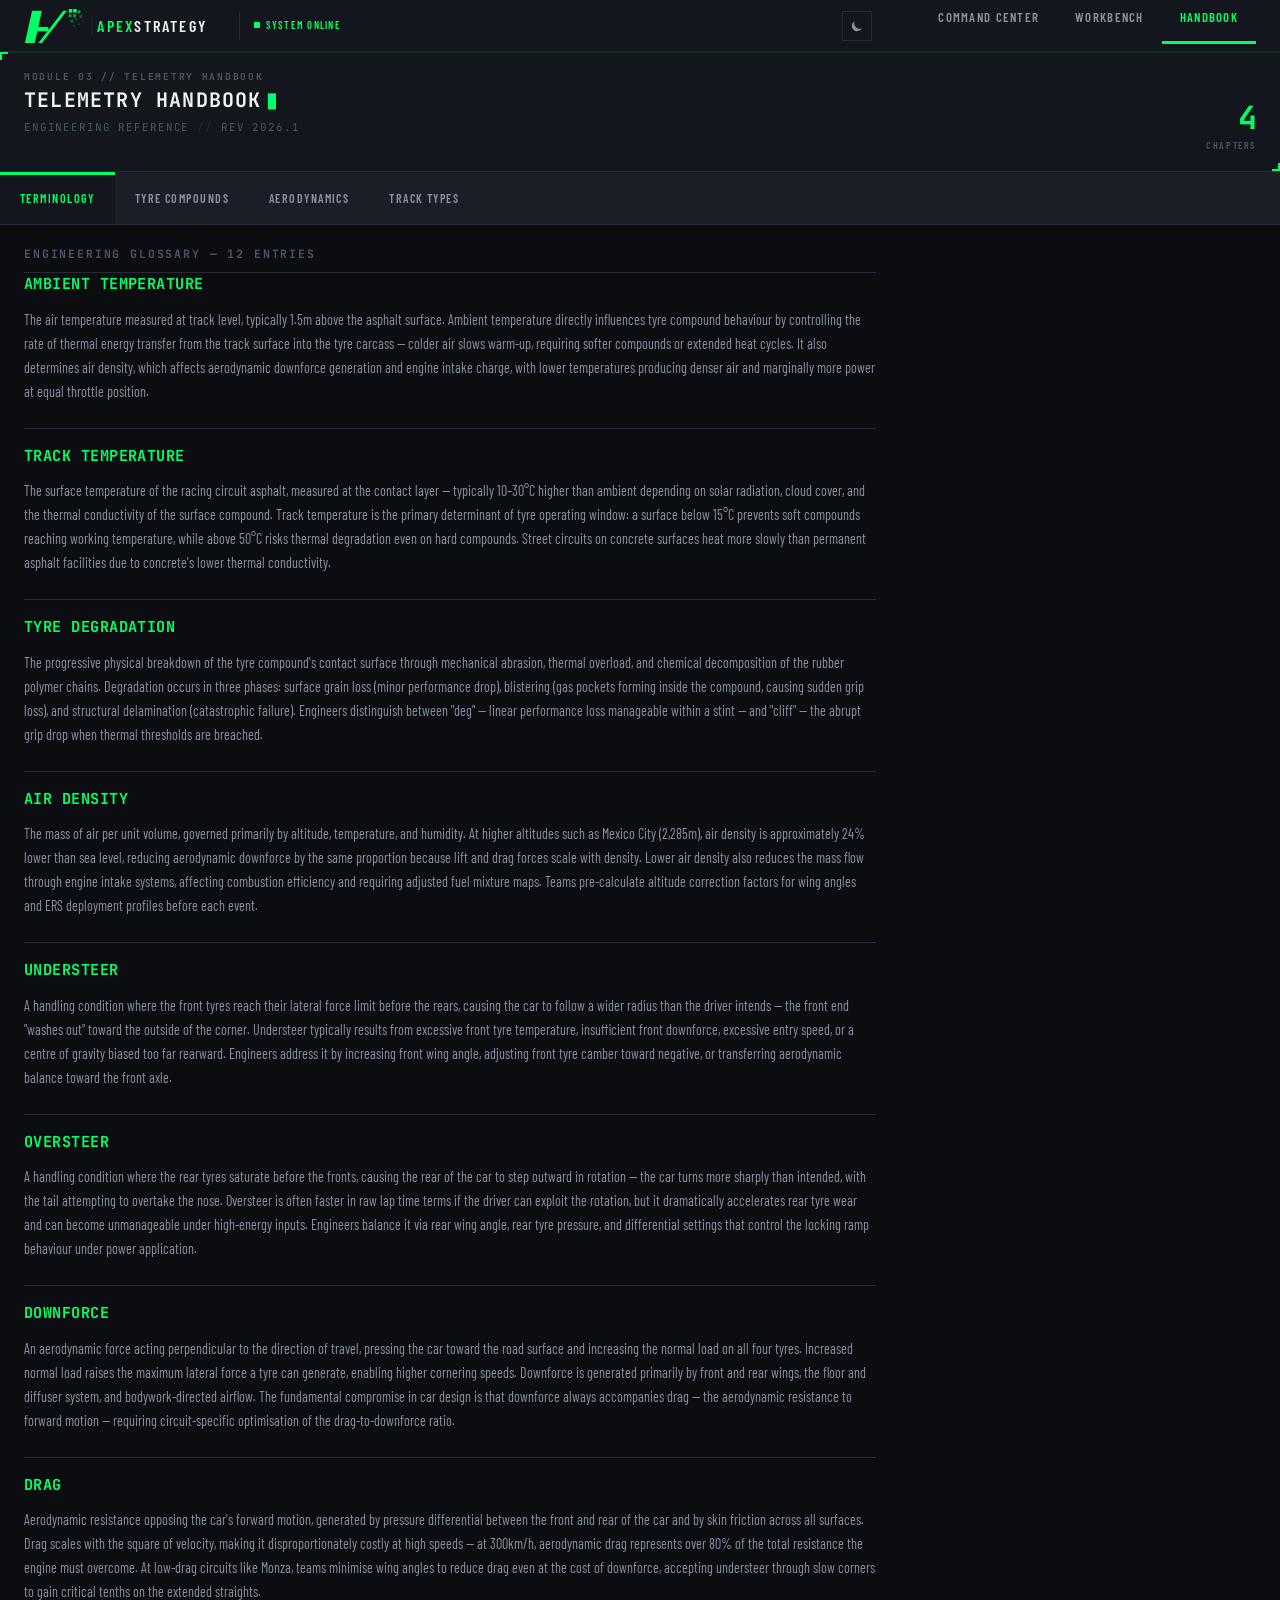
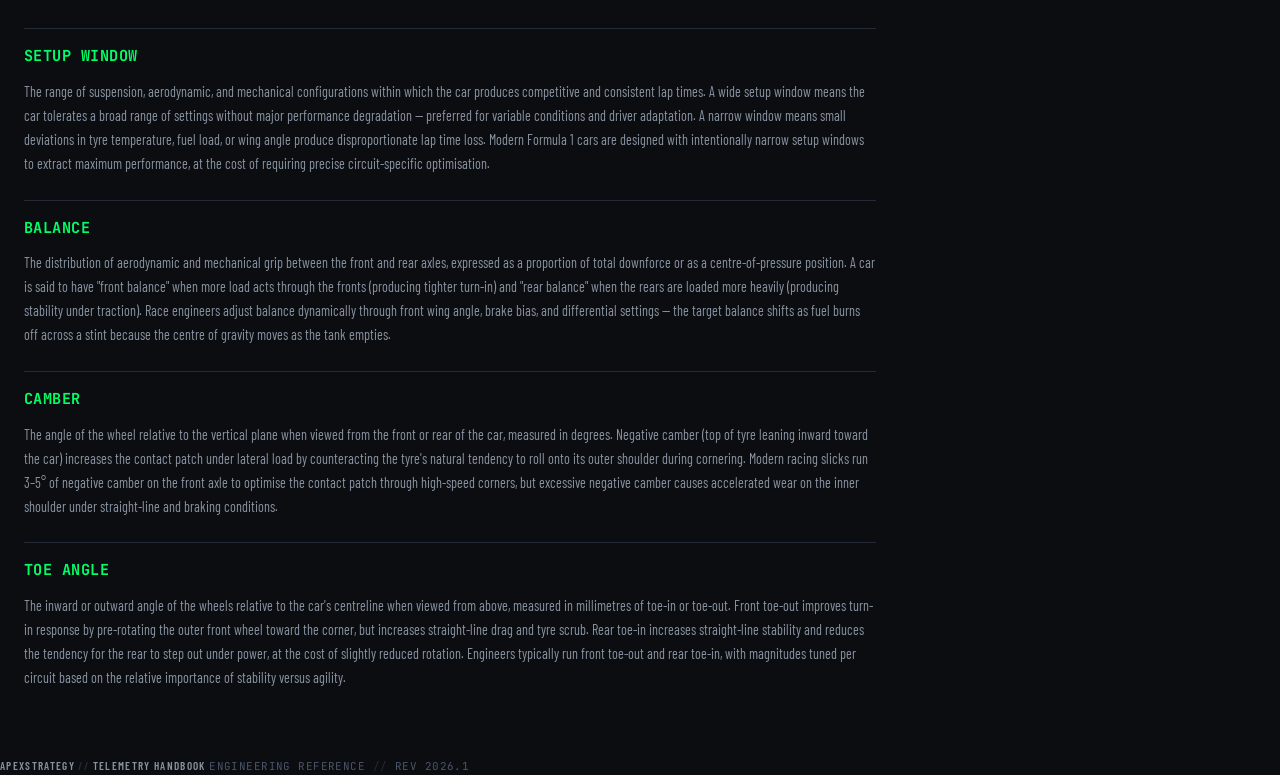
==== handbook.html @ fc1bd5e9 "feat: build Telemetry Handbook with 4 tabbed chapters AND Tuning Workbench with live API and tabbed " ====
<!doctype html>
<html lang="en">
  <head>
    <meta charset="UTF-8" />
    <meta name="viewport" content="width=device-width, initial-scale=1.0" />
    <title>APEXSTRATEGY // TELEMETRY HANDBOOK</title>
    <meta
      name="description"
      content="ApexStrategy Telemetry Handbook — engineering reference for motorsport setup and race analysis."
    />

    <link
      rel="stylesheet"
      href="https://cdn.jsdelivr.net/npm/bootstrap@5.3.0/dist/css/bootstrap.min.css"
    />
    <link rel="stylesheet" href="css/style.css" />

    <style>
      /*-- PAGE: handbook.html --*/

      .hb-header {
        padding: 18px 24px;
        border-bottom: 1px solid var(--border);
        background: var(--bg-panel);
        display: flex;
        align-items: flex-end;
        justify-content: space-between;
        gap: 16px;
        flex-wrap: wrap;
        position: relative;
        overflow: hidden;
      }

      .hb-header .module-label {
        font-family: var(--font-mono);
        font-size: 0.6rem;
        font-weight: 700;
        color: var(--text-muted);
        letter-spacing: 0.18em;
        text-transform: uppercase;
        display: block;
        margin-bottom: 6px;
      }

      .hb-header h1 {
        font-size: 1.25rem;
        letter-spacing: 0.06em;
        line-height: 1;
      }

      .hb-header .hb-rev {
        font-family: var(--font-mono);
        font-size: 0.68rem;
        color: var(--text-muted);
        margin-top: 6px;
        letter-spacing: 0.08em;
      }

      .chapters-badge {
        text-align: right;
        flex-shrink: 0;
      }

      .chapters-badge .ch-num {
        font-family: var(--font-mono);
        font-size: 2rem;
        font-weight: 700;
        color: var(--neon);
        line-height: 1;
        display: block;
        letter-spacing: -0.02em;
      }

      .chapters-badge .ch-label {
        font-family: var(--font-ui);
        font-size: 0.62rem;
        font-weight: 600;
        letter-spacing: 0.16em;
        text-transform: uppercase;
        color: var(--text-muted);
        display: block;
        margin-top: 4px;
      }

      /* ── Pane wrapper ── */
      .hb-pane-body {
        padding: 0 24px 24px;
        max-width: 900px;
      }

      /* ── Section headers within panes ── */
      .hb-section-title {
        font-family: var(--font-mono);
        font-size: 0.72rem;
        font-weight: 700;
        color: var(--text-muted);
        letter-spacing: 0.16em;
        text-transform: uppercase;
        padding: 20px 0 10px;
        border-bottom: 1px solid var(--border);
        margin-bottom: 0;
        display: block;
      }

      /* ── Compound cards ── */
      .compound-grid {
        display: grid;
        grid-template-columns: repeat(auto-fill, minmax(240px, 1fr));
        gap: 1px;
        background: var(--border);
        margin-top: 1px;
      }

      .compound-card {
        background: var(--bg-panel);
        padding: 0;
        position: relative;
      }

      .compound-card-accent {
        height: 3px;
        width: 100%;
      }

      .compound-card-body {
        padding: 14px 16px;
      }

      .compound-name {
        font-family: var(--font-mono);
        font-size: 0.95rem;
        font-weight: 700;
        color: var(--text-primary);
        letter-spacing: 0.04em;
        margin-bottom: 4px;
      }

      .compound-temp {
        font-family: var(--font-ui);
        font-size: 0.68rem;
        color: var(--text-muted);
        letter-spacing: 0.08em;
        text-transform: uppercase;
        margin-bottom: 12px;
      }

      .rating-row {
        display: flex;
        align-items: center;
        gap: 8px;
        margin-bottom: 6px;
      }

      .rating-label {
        font-family: var(--font-ui);
        font-size: 0.62rem;
        font-weight: 600;
        color: var(--text-muted);
        letter-spacing: 0.1em;
        text-transform: uppercase;
        width: 76px;
        flex-shrink: 0;
      }

      .rating-bar-track {
        flex: 1;
        height: 4px;
        background: var(--border);
        position: relative;
      }

      .rating-bar-fill {
        height: 100%;
        position: absolute;
        left: 0;
        top: 0;
      }

      .rating-num {
        font-family: var(--font-mono);
        font-size: 0.65rem;
        color: var(--text-secondary);
        width: 20px;
        text-align: right;
        flex-shrink: 0;
      }

      .compound-desc {
        font-family: var(--font-ui);
        font-size: 0.78rem;
        color: var(--text-secondary);
        line-height: 1.65;
        margin-top: 10px;
      }

      /* ── Aero section ── */
      .aero-section {
        margin-top: 1px;
        border-top: 1px solid var(--border);
        padding-top: 16px;
      }

      .aero-section-title {
        font-family: var(--font-mono);
        font-size: 0.78rem;
        font-weight: 700;
        color: var(--neon);
        letter-spacing: 0.06em;
        text-transform: uppercase;
        margin-bottom: 8px;
      }

      .aero-section-body {
        font-family: var(--font-ui);
        font-size: 0.84rem;
        color: var(--text-secondary);
        line-height: 1.75;
        margin-bottom: 16px;
      }

      /* ── Track type cards ── */
      .track-type-grid {
        display: grid;
        grid-template-columns: repeat(auto-fill, minmax(280px, 1fr));
        gap: 1px;
        background: var(--border);
        margin-top: 20px;
      }

      .track-type-card {
        background: var(--bg-panel);
        padding: 0;
      }

      .track-type-header {
        padding: 12px 16px;
        border-bottom: 1px solid var(--border);
        background: var(--bg-panel-alt);
        display: flex;
        align-items: center;
        justify-content: space-between;
      }

      .track-type-name {
        font-family: var(--font-mono);
        font-size: 0.9rem;
        font-weight: 700;
        letter-spacing: 0.06em;
      }

      .track-type-body {
        padding: 14px 16px;
      }

      .track-examples {
        font-family: var(--font-ui);
        font-size: 0.68rem;
        color: var(--text-muted);
        letter-spacing: 0.1em;
        text-transform: uppercase;
        margin-bottom: 10px;
      }

      .track-desc {
        font-family: var(--font-ui);
        font-size: 0.82rem;
        color: var(--text-secondary);
        line-height: 1.65;
        margin-bottom: 12px;
      }

      .track-priorities-title {
        font-family: var(--font-ui);
        font-size: 0.65rem;
        font-weight: 600;
        color: var(--text-muted);
        letter-spacing: 0.12em;
        text-transform: uppercase;
        margin-bottom: 6px;
      }

      .track-priority-item {
        font-family: var(--font-mono);
        font-size: 0.72rem;
        color: var(--neon);
        margin-bottom: 3px;
        letter-spacing: 0.03em;
      }

      .track-priority-item::before {
        content: "→ ";
        color: var(--text-muted);
      }

      /* ── Responsive ── */
      @media (max-width: 768px) {
        .hb-header {
          padding: 14px 16px;
        }
        .hb-pane-body {
          padding: 0 16px 20px;
        }
        .compound-grid {
          grid-template-columns: 1fr;
        }
        .track-type-grid {
          grid-template-columns: 1fr;
        }
      }
    </style>
  </head>

  <body class="boot-pending">
    <apex-nav></apex-nav>

    <!-- ═══════════════════════════════════════════════════════
       PAGE HEADER
       ═══════════════════════════════════════════════════════ -->
    <section class="hb-header bracket-corners" aria-labelledby="pageTitle">
      <div class="hero-scanline" aria-hidden="true"></div>

      <div>
        <span class="module-label" aria-hidden="true"
          >MODULE 03 // TELEMETRY HANDBOOK</span
        >
        <h1 class="apex-mono apex-cursor" id="pageTitle">TELEMETRY HANDBOOK</h1>
        <p class="hb-rev">
          ENGINEERING REFERENCE <span style="color: var(--border)">//</span> REV
          2026.1
        </p>
      </div>

      <div class="chapters-badge" aria-label="4 chapters">
        <span class="ch-num">4</span>
        <span class="ch-label">CHAPTERS</span>
      </div>
    </section>

    <!-- ═══════════════════════════════════════════════════════
       CHAPTER TABS
       ═══════════════════════════════════════════════════════ -->
    <div class="workbench-nav" role="tablist" aria-label="Handbook chapters">
      <button
        class="workbench-tab tab-active"
        data-tab="terminology"
        role="tab"
      >
        TERMINOLOGY
      </button>
      <button class="workbench-tab" data-tab="compounds" role="tab">
        TYRE COMPOUNDS
      </button>
      <button class="workbench-tab" data-tab="aero" role="tab">
        AERODYNAMICS
      </button>
      <button class="workbench-tab" data-tab="tracks" role="tab">
        TRACK TYPES
      </button>
    </div>

    <!-- ═══════════════════════════════════════════════════════
       PANES
       ═══════════════════════════════════════════════════════ -->
    <main class="workbench-panes" id="hbPanes">
      <!-- ╔═══════════════════════════════════════════════════╗
         ║  PANE 1 — TERMINOLOGY                             ║
         ╚═══════════════════════════════════════════════════╝ -->
      <section
        class="workbench-pane pane-active"
        data-pane="terminology"
        aria-label="Engineering terminology glossary"
      >
        <div class="hb-pane-body">
          <span class="hb-section-title"
            >ENGINEERING GLOSSARY — 12 ENTRIES</span
          >

          <dl>
            <div class="handbook-entry">
              <dt class="handbook-term">AMBIENT TEMPERATURE</dt>
              <dd class="handbook-def">
                The air temperature measured at track level, typically 1.5m
                above the asphalt surface. Ambient temperature directly
                influences tyre compound behaviour by controlling the rate of
                thermal energy transfer from the track surface into the tyre
                carcass — colder air slows warm-up, requiring softer compounds
                or extended heat cycles. It also determines air density, which
                affects aerodynamic downforce generation and engine intake
                charge, with lower temperatures producing denser air and
                marginally more power at equal throttle position.
              </dd>
            </div>

            <div class="handbook-entry">
              <dt class="handbook-term">TRACK TEMPERATURE</dt>
              <dd class="handbook-def">
                The surface temperature of the racing circuit asphalt, measured
                at the contact layer — typically 10–30°C higher than ambient
                depending on solar radiation, cloud cover, and the thermal
                conductivity of the surface compound. Track temperature is the
                primary determinant of tyre operating window: a surface below
                15°C prevents soft compounds reaching working temperature, while
                above 50°C risks thermal degradation even on hard compounds.
                Street circuits on concrete surfaces heat more slowly than
                permanent asphalt facilities due to concrete's lower thermal
                conductivity.
              </dd>
            </div>

            <div class="handbook-entry">
              <dt class="handbook-term">TYRE DEGRADATION</dt>
              <dd class="handbook-def">
                The progressive physical breakdown of the tyre compound's
                contact surface through mechanical abrasion, thermal overload,
                and chemical decomposition of the rubber polymer chains.
                Degradation occurs in three phases: surface grain loss (minor
                performance drop), blistering (gas pockets forming inside the
                compound, causing sudden grip loss), and structural delamination
                (catastrophic failure). Engineers distinguish between "deg" —
                linear performance loss manageable within a stint — and "cliff"
                — the abrupt grip drop when thermal thresholds are breached.
              </dd>
            </div>

            <div class="handbook-entry">
              <dt class="handbook-term">AIR DENSITY</dt>
              <dd class="handbook-def">
                The mass of air per unit volume, governed primarily by altitude,
                temperature, and humidity. At higher altitudes such as Mexico
                City (2,285m), air density is approximately 24% lower than sea
                level, reducing aerodynamic downforce by the same proportion
                because lift and drag forces scale with density. Lower air
                density also reduces the mass flow through engine intake
                systems, affecting combustion efficiency and requiring adjusted
                fuel mixture maps. Teams pre-calculate altitude correction
                factors for wing angles and ERS deployment profiles before each
                event.
              </dd>
            </div>

            <div class="handbook-entry">
              <dt class="handbook-term">UNDERSTEER</dt>
              <dd class="handbook-def">
                A handling condition where the front tyres reach their lateral
                force limit before the rears, causing the car to follow a wider
                radius than the driver intends — the front end "washes out"
                toward the outside of the corner. Understeer typically results
                from excessive front tyre temperature, insufficient front
                downforce, excessive entry speed, or a centre of gravity biased
                too far rearward. Engineers address it by increasing front wing
                angle, adjusting front tyre camber toward negative, or
                transferring aerodynamic balance toward the front axle.
              </dd>
            </div>

            <div class="handbook-entry">
              <dt class="handbook-term">OVERSTEER</dt>
              <dd class="handbook-def">
                A handling condition where the rear tyres saturate before the
                fronts, causing the rear of the car to step outward in rotation
                — the car turns more sharply than intended, with the tail
                attempting to overtake the nose. Oversteer is often faster in
                raw lap time terms if the driver can exploit the rotation, but
                it dramatically accelerates rear tyre wear and can become
                unmanageable under high-energy inputs. Engineers balance it via
                rear wing angle, rear tyre pressure, and differential settings
                that control the locking ramp behaviour under power application.
              </dd>
            </div>

            <div class="handbook-entry">
              <dt class="handbook-term">DOWNFORCE</dt>
              <dd class="handbook-def">
                An aerodynamic force acting perpendicular to the direction of
                travel, pressing the car toward the road surface and increasing
                the normal load on all four tyres. Increased normal load raises
                the maximum lateral force a tyre can generate, enabling higher
                cornering speeds. Downforce is generated primarily by front and
                rear wings, the floor and diffuser system, and bodywork-directed
                airflow. The fundamental compromise in car design is that
                downforce always accompanies drag — the aerodynamic resistance
                to forward motion — requiring circuit-specific optimisation of
                the drag-to-downforce ratio.
              </dd>
            </div>

            <div class="handbook-entry">
              <dt class="handbook-term">DRAG</dt>
              <dd class="handbook-def">
                Aerodynamic resistance opposing the car's forward motion,
                generated by pressure differential between the front and rear of
                the car and by skin friction across all surfaces. Drag scales
                with the square of velocity, making it disproportionately costly
                at high speeds — at 300km/h, aerodynamic drag represents over
                80% of the total resistance the engine must overcome. At
                low-drag circuits like Monza, teams minimise wing angles to
                reduce drag even at the cost of downforce, accepting understeer
                through slow corners to gain critical tenths on the extended
                straights.
              </dd>
            </div>

            <div class="handbook-entry">
              <dt class="handbook-term">SETUP WINDOW</dt>
              <dd class="handbook-def">
                The range of suspension, aerodynamic, and mechanical
                configurations within which the car produces competitive and
                consistent lap times. A wide setup window means the car
                tolerates a broad range of settings without major performance
                degradation — preferred for variable conditions and driver
                adaptation. A narrow window means small deviations in tyre
                temperature, fuel load, or wing angle produce disproportionate
                lap time loss. Modern Formula 1 cars are designed with
                intentionally narrow setup windows to extract maximum
                performance, at the cost of requiring precise circuit-specific
                optimisation.
              </dd>
            </div>

            <div class="handbook-entry">
              <dt class="handbook-term">BALANCE</dt>
              <dd class="handbook-def">
                The distribution of aerodynamic and mechanical grip between the
                front and rear axles, expressed as a proportion of total
                downforce or as a centre-of-pressure position. A car is said to
                have "front balance" when more load acts through the fronts
                (producing tighter turn-in) and "rear balance" when the rears
                are loaded more heavily (producing stability under traction).
                Race engineers adjust balance dynamically through front wing
                angle, brake bias, and differential settings — the target
                balance shifts as fuel burns off across a stint because the
                centre of gravity moves as the tank empties.
              </dd>
            </div>

            <div class="handbook-entry">
              <dt class="handbook-term">CAMBER</dt>
              <dd class="handbook-def">
                The angle of the wheel relative to the vertical plane when
                viewed from the front or rear of the car, measured in degrees.
                Negative camber (top of tyre leaning inward toward the car)
                increases the contact patch under lateral load by counteracting
                the tyre's natural tendency to roll onto its outer shoulder
                during cornering. Modern racing slicks run 3–5° of negative
                camber on the front axle to optimise the contact patch through
                high-speed corners, but excessive negative camber causes
                accelerated wear on the inner shoulder under straight-line and
                braking conditions.
              </dd>
            </div>

            <div class="handbook-entry">
              <dt class="handbook-term">TOE ANGLE</dt>
              <dd class="handbook-def">
                The inward or outward angle of the wheels relative to the car's
                centreline when viewed from above, measured in millimetres of
                toe-in or toe-out. Front toe-out improves turn-in response by
                pre-rotating the outer front wheel toward the corner, but
                increases straight-line drag and tyre scrub. Rear toe-in
                increases straight-line stability and reduces the tendency for
                the rear to step out under power, at the cost of slightly
                reduced rotation. Engineers typically run front toe-out and rear
                toe-in, with magnitudes tuned per circuit based on the relative
                importance of stability versus agility.
              </dd>
            </div>
          </dl>
        </div>
      </section>

      <!-- ╔═══════════════════════════════════════════════════╗
         ║  PANE 2 — TYRE COMPOUNDS                          ║
         ╚═══════════════════════════════════════════════════╝ -->
      <section
        class="workbench-pane"
        data-pane="compounds"
        aria-label="Tyre compound reference"
      >
        <div class="hb-pane-body" style="max-width: 100%">
          <span class="hb-section-title"
            >PIRELLI COMPOUND GUIDE — 7 COMPOUNDS</span
          >

          <div class="compound-grid">
            <!-- C1 HARD -->
            <div class="compound-card">
              <div
                class="compound-card-accent"
                style="background: #e8e8e8"
              ></div>
              <div class="compound-card-body">
                <div class="compound-name">C1 — HARD</div>
                <div class="compound-temp">OPTIMAL RANGE: 35–55°C TRACK</div>
                <div class="rating-row">
                  <div class="rating-label">DURABILITY</div>
                  <div class="rating-bar-track">
                    <div
                      class="rating-bar-fill"
                      style="width: 100%; background: #e8e8e8"
                    ></div>
                  </div>
                  <div class="rating-num">10</div>
                </div>
                <div class="rating-row">
                  <div class="rating-label">PERFORMANCE</div>
                  <div class="rating-bar-track">
                    <div
                      class="rating-bar-fill"
                      style="width: 30%; background: var(--neon)"
                    ></div>
                  </div>
                  <div class="rating-num">3</div>
                </div>
                <div class="compound-desc">
                  The hardest and most durable compound in the dry range,
                  designed for circuits with high abrasion surfaces or extreme
                  track temperatures. C1 generates peak grip only after
                  extensive thermal build-up, making out-laps critical —
                  engineers specify careful sector-by-sector energy input on
                  formation and safety-car laps to avoid running the first
                  competitive lap cold.
                </div>
              </div>
            </div>

            <!-- C2 MEDIUM -->
            <div class="compound-card">
              <div
                class="compound-card-accent"
                style="background: #f5c842"
              ></div>
              <div class="compound-card-body">
                <div class="compound-name">C2 — MEDIUM</div>
                <div class="compound-temp">OPTIMAL RANGE: 25–45°C TRACK</div>
                <div class="rating-row">
                  <div class="rating-label">DURABILITY</div>
                  <div class="rating-bar-track">
                    <div
                      class="rating-bar-fill"
                      style="width: 70%; background: #f5c842"
                    ></div>
                  </div>
                  <div class="rating-num">7</div>
                </div>
                <div class="rating-row">
                  <div class="rating-label">PERFORMANCE</div>
                  <div class="rating-bar-track">
                    <div
                      class="rating-bar-fill"
                      style="width: 50%; background: var(--neon)"
                    ></div>
                  </div>
                  <div class="rating-num">5</div>
                </div>
                <div class="compound-desc">
                  The medium offers a balance between pace and longevity,
                  typically serving as the primary race compound at circuits
                  with moderate tyre loading. It is frequently the pivot
                  compound in two-stop strategies, used for the first stint to
                  manage early race traffic before transitioning to a faster
                  compound once track position is established.
                </div>
              </div>
            </div>

            <!-- C3 SOFT -->
            <div class="compound-card">
              <div
                class="compound-card-accent"
                style="background: #e8611a"
              ></div>
              <div class="compound-card-body">
                <div class="compound-name">C3 — SOFT</div>
                <div class="compound-temp">OPTIMAL RANGE: 15–35°C TRACK</div>
                <div class="rating-row">
                  <div class="rating-label">DURABILITY</div>
                  <div class="rating-bar-track">
                    <div
                      class="rating-bar-fill"
                      style="width: 40%; background: #e8611a"
                    ></div>
                  </div>
                  <div class="rating-num">4</div>
                </div>
                <div class="rating-row">
                  <div class="rating-label">PERFORMANCE</div>
                  <div class="rating-bar-track">
                    <div
                      class="rating-bar-fill"
                      style="width: 75%; background: var(--neon)"
                    ></div>
                  </div>
                  <div class="rating-num">7.5</div>
                </div>
                <div class="compound-desc">
                  The primary qualifying compound under cool to moderate track
                  temperatures, C3 reaches operating temperature within one to
                  two laps and generates the highest peak grip of the
                  dry-weather range. Its short operating window means engineers
                  closely monitor tread surface temperature every lap, typically
                  planning stints of 10–18 laps before degradation becomes a
                  pace liability.
                </div>
              </div>
            </div>

            <!-- C4 SUPER SOFT -->
            <div class="compound-card">
              <div
                class="compound-card-accent"
                style="background: #cc1a1a"
              ></div>
              <div class="compound-card-body">
                <div class="compound-name">C4 — SUPER SOFT</div>
                <div class="compound-temp">OPTIMAL RANGE: 10–28°C TRACK</div>
                <div class="rating-row">
                  <div class="rating-label">DURABILITY</div>
                  <div class="rating-bar-track">
                    <div
                      class="rating-bar-fill"
                      style="width: 22%; background: #cc1a1a"
                    ></div>
                  </div>
                  <div class="rating-num">2</div>
                </div>
                <div class="rating-row">
                  <div class="rating-label">PERFORMANCE</div>
                  <div class="rating-bar-track">
                    <div
                      class="rating-bar-fill"
                      style="width: 88%; background: var(--neon)"
                    ></div>
                  </div>
                  <div class="rating-num">9</div>
                </div>
                <div class="compound-desc">
                  Deployed at cold or low-abrasion circuits where generating
                  heat into the tyre is the primary engineering challenge. C4
                  provides exceptional immediate grip but reaches its thermal
                  limit rapidly under sustained loading, making it primarily a
                  qualifying-focused compound or a short final-stint weapon in
                  strategic split scenarios.
                </div>
              </div>
            </div>

            <!-- C5 ULTRA SOFT -->
            <div class="compound-card">
              <div
                class="compound-card-accent"
                style="background: #8b0000"
              ></div>
              <div class="compound-card-body">
                <div class="compound-name">C5 — ULTRA SOFT</div>
                <div class="compound-temp">OPTIMAL RANGE: 5–22°C TRACK</div>
                <div class="rating-row">
                  <div class="rating-label">DURABILITY</div>
                  <div class="rating-bar-track">
                    <div
                      class="rating-bar-fill"
                      style="width: 10%; background: #8b0000"
                    ></div>
                  </div>
                  <div class="rating-num">1</div>
                </div>
                <div class="rating-row">
                  <div class="rating-label">PERFORMANCE</div>
                  <div class="rating-bar-track">
                    <div
                      class="rating-bar-fill"
                      style="width: 100%; background: var(--neon)"
                    ></div>
                  </div>
                  <div class="rating-num">10</div>
                </div>
                <div class="compound-desc">
                  The softest compound in the Pirelli range, reserved for
                  extreme cold or street circuits where grip generation from
                  track rubber is minimal. C5 can degrade to the point of
                  structural blistering within a single high-load lap under hot
                  track conditions. Its use in race conditions is rare and
                  typically defensive — deployed by a car that needs to build a
                  large enough gap to survive a single aggressive stint.
                </div>
              </div>
            </div>

            <!-- INTERMEDIATE -->
            <div class="compound-card">
              <div
                class="compound-card-accent"
                style="background: #1a8a3a"
              ></div>
              <div class="compound-card-body">
                <div class="compound-name">INTERMEDIATE</div>
                <div class="compound-temp">
                  WATER FILM: 0.5–3mm / DRYING OR LIGHT RAIN
                </div>
                <div class="rating-row">
                  <div class="rating-label">WET PERF.</div>
                  <div class="rating-bar-track">
                    <div
                      class="rating-bar-fill"
                      style="width: 65%; background: #1a8a3a"
                    ></div>
                  </div>
                  <div class="rating-num">6.5</div>
                </div>
                <div class="rating-row">
                  <div class="rating-label">DRY PERF.</div>
                  <div class="rating-bar-track">
                    <div
                      class="rating-bar-fill"
                      style="width: 35%; background: var(--neon)"
                    ></div>
                  </div>
                  <div class="rating-num">3.5</div>
                </div>
                <div class="compound-desc">
                  The crossover compound, designed for a drying track or light
                  rain where the full wet is too aggressive and dry slicks
                  cannot generate sufficient temperature. The intermediate's
                  tread pattern channels water away from the contact patch while
                  retaining enough slick area for thermal stability. The
                  transition window to slick tyres is the most strategically
                  critical decision in any wet race, typically timed 2–3 laps
                  after the driver reports consistent warmth across all four
                  tyres.
                </div>
              </div>
            </div>

            <!-- FULL WET -->
            <div class="compound-card">
              <div
                class="compound-card-accent"
                style="background: #1a4488"
              ></div>
              <div class="compound-card-body">
                <div class="compound-name">FULL WET</div>
                <div class="compound-temp">WATER FILM: 3mm+ / ACTIVE RAIN</div>
                <div class="rating-row">
                  <div class="rating-label">WET PERF.</div>
                  <div class="rating-bar-track">
                    <div
                      class="rating-bar-fill"
                      style="width: 100%; background: #1a4488"
                    ></div>
                  </div>
                  <div class="rating-num">10</div>
                </div>
                <div class="rating-row">
                  <div class="rating-label">DRY PERF.</div>
                  <div class="rating-bar-track">
                    <div
                      class="rating-bar-fill"
                      style="width: 10%; background: var(--neon)"
                    ></div>
                  </div>
                  <div class="rating-num">1</div>
                </div>
                <div class="compound-desc">
                  The only compound rated for standing water and heavy rain,
                  with deep circumferential grooves displacing up to 65 litres
                  of water per second at race speed. Full wet tyres overheat
                  extremely rapidly on a drying surface — running them 2–3 laps
                  after conditions are intermediate produces surface
                  temperatures that delaminate the tread structure within
                  minutes. Race control typically declares an intermediate
                  threshold at approximately 3mm/hour rainfall rate.
                </div>
              </div>
            </div>
          </div>
        </div>
      </section>

      <!-- ╔═══════════════════════════════════════════════════╗
         ║  PANE 3 — AERODYNAMICS                            ║
         ╚═══════════════════════════════════════════════════╝ -->
      <section
        class="workbench-pane"
        data-pane="aero"
        aria-label="Aerodynamics reference"
      >
        <div class="hb-pane-body">
          <span class="hb-section-title">AERODYNAMIC SYSTEMS OVERVIEW</span>

          <!-- SECTION A: FRONT WING -->
          <div class="aero-section">
            <div class="aero-section-title">A. FRONT WING</div>
            <div class="aero-section-body">
              The front wing is a multi-element cascade of aerofoil sections
              spanning the full width of the car ahead of the front axle. Its
              primary function is dual: generating downforce on the front axle
              to establish the car's aerodynamic balance, and conditioning the
              airflow entering the car's floor, bargeboard region, and sidepods.
              Because the front wing operates in ground effect, its downforce
              generation is highly sensitive to ride height — a 5mm increase in
              front ride height reduces front downforce by as much as 8% on
              modern cars, making spring rates and heave damping critical
              aerodynamic parameters as well as mechanical ones.
            </div>

            <div
              class="row g-0"
              style="border: 1px solid var(--border); margin-top: 4px"
            >
              <div
                class="rec-block"
                style="margin: 0; border-left-color: var(--neon)"
              >
                <div class="rec-title">LOW ANGLE (2–4°)</div>
                <div class="rec-value">LOW-DRAG CIRCUITS</div>
                <div class="rec-reason">
                  Monza, Red Bull Ring, Spa back straight. Minimum viable
                  downforce for front-end stability. Accepts moderate understeer
                  through slow corners in exchange for maximum straight-line
                  speed. Small adjustment here has large lap time impact on
                  power-sensitive layouts.
                </div>
              </div>
              <div class="rec-block rec-warning" style="margin: 0">
                <div class="rec-title">MEDIUM ANGLE (6–10°)</div>
                <div class="rec-value">BALANCED CIRCUITS</div>
                <div class="rec-reason">
                  Silverstone, Barcelona, COTA. Balanced compromise between
                  cornering performance and straight-line efficiency. The most
                  common starting point for setup development — teams typically
                  arrive with medium-angle baselines and adjust from real-world
                  data.
                </div>
              </div>
              <div
                class="rec-block"
                style="margin: 0; border-left-color: var(--accent-street)"
              >
                <div class="rec-title">HIGH ANGLE (12–16°)</div>
                <div class="rec-value">HIGH-DOWNFORCE CIRCUITS</div>
                <div class="rec-reason">
                  Monaco, Singapore, Hungary. Maximum front downforce for
                  slow-corner rotation and aggressive trail-braking. The
                  corresponding drag penalty is acceptable when no long
                  straights exist. High front wing angle without matching rear
                  adjustment produces snap oversteer on power application.
                </div>
              </div>
            </div>
          </div>

          <!-- SECTION B: REAR WING -->
          <div class="aero-section">
            <div class="aero-section-title">B. REAR WING &amp; DRS</div>
            <div class="aero-section-body">
              The rear wing operates in undisturbed freestream air well behind
              the car body and is the primary downforce-generating element on
              the rear axle. Unlike the front wing, it is not aerodynamically
              coupled to the floor's performance — changes to rear wing angle
              alter rear downforce and drag independently. The rear wing's most
              significant design constraint is that increasing downforce always
              increases drag, directly opposing the engine on the following
              straight. The Drag Reduction System (DRS) partially resolves this
              by allowing the driver to open a 50–75mm slot in the rear wing's
              main plane on designated straights, reducing drag by approximately
              10–13 drag counts and adding 12–20km/h of top speed — sufficient
              to enable passing manoeuvres in most conditions.
            </div>
          </div>

          <!-- SECTION C: FLOOR & DIFFUSER -->
          <div class="aero-section">
            <div class="aero-section-title">
              C. FLOOR, DIFFUSER &amp; GROUND EFFECT
            </div>
            <div class="aero-section-body">
              The floor of the car — the large, flat or sculpted underside
              surface between the front and rear axles — generates downforce
              through the Venturi principle: as air accelerates through the
              narrowing channel between the floor and road surface, its pressure
              drops, creating suction that pulls the car downward. The diffuser
              at the rear of the floor decelerates and expands this
              high-velocity underfloor air, recovering pressure cleanly and
              extracting maximum downforce. Modern ground-effect floors generate
              40–60% of a car's total downforce with far lower drag than
              equivalent wing-generated downforce, making ride height management
              critical: a 1mm reduction in rear ride height can add 15–20 points
              of downforce at high speed, but risks catastrophic porpoising —
              aerodynamic stall — if the floor runs too close to the ground.
              Engineers target a minimum ride height that exploits ground effect
              without triggering stall, verified through simulation and floor
              rake sensor data during free practice sessions.
            </div>
          </div>
        </div>
      </section>

      <!-- ╔═══════════════════════════════════════════════════╗
         ║  PANE 4 — TRACK TYPES                             ║
         ╚═══════════════════════════════════════════════════╝ -->
      <section
        class="workbench-pane"
        data-pane="tracks"
        aria-label="Circuit type reference"
      >
        <div class="hb-pane-body" style="max-width: 100%">
          <span class="hb-section-title">CIRCUIT CLASSIFICATION — 4 TYPES</span>

          <div class="track-type-grid">
            <!-- TECHNICAL -->
            <div class="track-type-card tele-panel bracket-corners">
              <div class="track-type-header">
                <div class="track-type-name text-neon">TECHNICAL</div>
                <span class="circuit-card-type type-technical">TYPE 1</span>
              </div>
              <div class="track-type-body">
                <div class="track-examples">
                  EXAMPLES: Monaco · Hungaroring · Singapore · Imola
                </div>
                <div class="track-desc">
                  Dominated by slow to medium-speed corners, multiple direction
                  changes, and limited opportunity for sustained high-speed
                  running. Mechanical grip — delivered by suspension geometry,
                  tyre contact patch, and differential calibration — outweighs
                  aerodynamic grip in lap time contribution. Drivers spend a
                  high proportion of each lap at partial throttle, making
                  traction out of corners the dominant performance variable.
                  Circuits in this category reward precise turn-in, progressive
                  rotation through the apex, and aggressive early power
                  application without spinning.
                </div>
                <div class="track-priorities-title">KEY SETUP PRIORITIES</div>
                <div class="track-priority-item">
                  Maximum downforce configuration
                </div>
                <div class="track-priority-item">
                  High mechanical grip (soft springs, low ride height)
                </div>
                <div class="track-priority-item">
                  Aggressive differential ramp for traction
                </div>
                <div class="track-priority-item">
                  Very High tyre compound (C3/C4)
                </div>
                <div class="track-priority-item">
                  Brake bias toward rear for rotation
                </div>
              </div>
            </div>

            <!-- HIGH-SPEED -->
            <div class="track-type-card tele-panel bracket-corners">
              <div class="track-type-header">
                <div class="track-type-name" style="color: var(--warning)">
                  HIGH-SPEED
                </div>
                <span class="circuit-card-type type-highspeed">TYPE 2</span>
              </div>
              <div class="track-type-body">
                <div class="track-examples">
                  EXAMPLES: Monza · Red Bull Ring · Silverstone · Paul Ricard
                </div>
                <div class="track-desc">
                  Characterised by sustained high-speed sections where
                  aerodynamic forces dominate chassis balance. Top speeds exceed
                  330km/h at the most extreme examples, with the car spending
                  70–85% of the lap at full or near-full throttle. Low drag trim
                  is essential, accepting moderate understeer through
                  medium-speed sections as the cost of competitive straight-line
                  velocity. High-speed stability — the car's resistance to
                  aerodynamic pitching and yawing at 300km/h — requires careful
                  suspension tuning, as oscillations at speed generate tyre
                  temperature spikes that compress the setup window.
                </div>
                <div class="track-priorities-title">KEY SETUP PRIORITIES</div>
                <div class="track-priority-item">
                  Low drag / low downforce wing trim
                </div>
                <div class="track-priority-item">
                  Stiff suspension for aerodynamic stability
                </div>
                <div class="track-priority-item">
                  DRS maximisation across available zones
                </div>
                <div class="track-priority-item">
                  Hard compound (C1/C2) for thermal management
                </div>
                <div class="track-priority-item">
                  Front brake cooling maximised (heavy braking zones)
                </div>
              </div>
            </div>

            <!-- STREET CIRCUIT -->
            <div class="track-type-card tele-panel bracket-corners">
              <div class="track-type-header">
                <div
                  class="track-type-name"
                  style="color: var(--accent-street)"
                >
                  STREET CIRCUIT
                </div>
                <span class="circuit-card-type type-street">TYPE 3</span>
              </div>
              <div class="track-type-body">
                <div class="track-examples">
                  EXAMPLES: Monaco · Singapore · Marina Bay
                </div>
                <div class="track-desc">
                  Temporary racing circuits laid on public road infrastructure,
                  characterised by narrow track widths (typically 8–10m),
                  concrete barrier walls with zero run-off, significant surface
                  imperfections from road camber and manhole covers, and limited
                  rubber accumulation at the start of a race weekend. The
                  absence of a conventional overtaking opportunity means
                  qualifying position determines race outcome at most street
                  venues, placing exceptional value on single-lap performance.
                  Surface grip builds rapidly across the weekend as tyre rubber
                  deposits on the line, making late-session setups increasingly
                  relevant.
                </div>
                <div class="track-priorities-title">KEY SETUP PRIORITIES</div>
                <div class="track-priority-item">
                  Maximum downforce — circuit cannot tolerate aero instability
                </div>
                <div class="track-priority-item">
                  High ride height (surface irregularities)
                </div>
                <div class="track-priority-item">
                  Progressive brake modulation (late braking zones)
                </div>
                <div class="track-priority-item">
                  Very High compound (C3–C5)
                </div>
                <div class="track-priority-item">
                  Qualifying pace priority over race degradation
                </div>
              </div>
            </div>

            <!-- HYBRID -->
            <div class="track-type-card tele-panel bracket-corners">
              <div class="track-type-header">
                <div
                  class="track-type-name"
                  style="color: var(--text-secondary)"
                >
                  HYBRID
                </div>
                <span
                  class="circuit-card-type"
                  style="
                    border-color: var(--text-secondary);
                    color: var(--text-secondary);
                  "
                  >TYPE 4</span
                >
              </div>
              <div class="track-type-body">
                <div class="track-examples">
                  EXAMPLES: Spa · Suzuka · COTA · Interlagos
                </div>
                <div class="track-desc">
                  The most demanding classification for car and tyre setup,
                  hybrid circuits combine genuinely high-speed sections — where
                  minimum downforce is preferred — with technical complexes
                  where maximum mechanical grip is needed. Engineers cannot
                  fully optimise for either extreme and instead seek a
                  compromise configuration that performs acceptably across the
                  full circuit. A classic example is Spa-Francorchamps: the
                  low-drag requirement for Kemmel straight directly conflicts
                  with the downforce needed for sustained high-lateral-load
                  corners at Pouhon and the Bus Stop chicane. This compromise
                  nature also makes hybrid circuits the most sensitive to
                  weather changes, as rain shifts the optimal balance
                  dramatically toward maximum downforce.
                </div>
                <div class="track-priorities-title">KEY SETUP PRIORITIES</div>
                <div class="track-priority-item">
                  Balanced medium-high downforce compromise
                </div>
                <div class="track-priority-item">
                  Flexible differential maps for varied corners
                </div>
                <div class="track-priority-item">
                  Medium compound (C2/C3) for range coverage
                </div>
                <div class="track-priority-item">
                  Tyre thermal management across all four corners
                </div>
                <div class="track-priority-item">
                  Setup validated across full lap, not single sector
                </div>
              </div>
            </div>
          </div>
        </div>
      </section>
    </main>
    <!-- /workbench-panes -->

    <!-- ═══════════════════════════════════════════════════════
       FOOTER
       ═══════════════════════════════════════════════════════ -->
    <footer class="apex-footer" role="contentinfo">
      <span class="apex-label">
        APEXSTRATEGY
        <span style="color: var(--border)" aria-hidden="true">//</span>
        TELEMETRY HANDBOOK
      </span>
      <span
        class="apex-mono text-muted"
        style="font-size: 0.68rem; letter-spacing: 0.04em"
      >
        ENGINEERING REFERENCE
        <span style="color: var(--border)" aria-hidden="true">//</span> REV
        2026.1
      </span>
    </footer>

    <!-- ═══════════════════════════════════════════════════════
       SCRIPTS
       ═══════════════════════════════════════════════════════ -->
    <script src="https://cdn.jsdelivr.net/npm/bootstrap@5.3.0/dist/js/bootstrap.bundle.min.js"></script>
    <script src="js/nav.js"></script>
    <script src="js/circuits.js"></script>
    <script src="js/TabController.js"></script>
    <script src="js/main.js"></script>
    <script>
      document.addEventListener("DOMContentLoaded", () => {
        new TabController(".workbench-nav", ".workbench-panes");
      });
    </script>
  </body>
</html>
---- css/style.css ----
/*-- SECTION: GOOGLE FONTS IMPORT --*/

@import url("https://fonts.googleapis.com/css2?family=JetBrains+Mono:wght@400;500;700&family=Barlow+Condensed:wght@400;500;600&display=swap");

/* ============================================================
   APEXSTRATEGY — DESIGN SYSTEM v1.0
   Engineering-grade telemetry UI for motorsport analysis.
   Every decision is intentional. No accidents. No defaults.
   ============================================================ */

/*-- SECTION: CSS CUSTOM PROPERTIES --*/

:root {
  /* -- Backgrounds -- */
  --bg-primary: #0b0d11;
  --bg-panel: #13161c;
  --bg-panel-alt: #1a1e26;

  /* -- Borders -- */
  --border: #252b36;
  --border-active: #00ff66;

  /* -- Text -- */
  --text-primary: #f0f3f6;
  --text-secondary: #8892a0;
  --text-muted: #4a5568;

  /* -- Signal Colors -- */
  --neon: #00ff66;
  --danger: #ff3333;
  --warning: #ffaa00;

  /* -- Circuit Type Accent -- */
  --accent-technical: #00ff66;
  --accent-highspeed: #ffaa00;
  --accent-street: #8888ff;

  /* -- Typography -- */
  --font-mono: "JetBrains Mono", monospace;
  --font-ui: "Barlow Condensed", sans-serif;

  /* -- Timing (Kowalski framework) -- */
  --t-fast: 100ms;
  --t-mid: 180ms;
  --t-slow: 280ms;
  --ease-out: cubic-bezier(
    0.2,
    0,
    0,
    1
  ); /* quick out, hard settle — default for all state changes */
  --ease-morph: cubic-bezier(
    0.4,
    0,
    0.2,
    1
  ); /* in-out morph for shape/size transitions */
  --ease-steps-8: steps(8, end); /* clocked/digital feel — spinner, scanline */
}

/*-- SECTION: BASE RESET --*/

*,
*::before,
*::after {
  box-sizing: border-box;
  margin: 0;
  padding: 0;
  border-radius: 0; /* strong default — the look stays square, but nothing fights itself */
}

html {
  scroll-behavior: smooth;
  -webkit-text-size-adjust: 100%;
}

body {
  background: var(--bg-primary);
  color: var(--text-primary);
  font-family: var(--font-ui);
  font-size: 14px;
  line-height: 1.5;
  min-height: 100vh;
  -webkit-font-smoothing: antialiased;
  -moz-osx-font-smoothing: grayscale;
}

/* -- Selection: neon highlight — ownership over the cursor -- */
::selection {
  background: var(--neon);
  color: var(--bg-primary);
}

::-moz-selection {
  background: var(--neon);
  color: var(--bg-primary);
}

/* -- Scrollbar: keep it on-brand -- */
::-webkit-scrollbar {
  width: 6px;
  height: 6px;
}

::-webkit-scrollbar-track {
  background: var(--bg-primary);
}

::-webkit-scrollbar-thumb {
  background: var(--border);
}

::-webkit-scrollbar-thumb:hover {
  background: var(--text-muted);
}

/* -- Anchors: inherit color context by default -- */
a {
  color: inherit;
  text-decoration: none;
}

/* -- Lists: unstyled by default -- */
ul,
ol {
  list-style: none;
}

/* -- Images: block prevents inline-baseline gap -- */
img,
svg {
  display: block;
  max-width: 100%;
}

/* -- Buttons: raw reset — styled per component -- */
button {
  background: none;
  border: none;
  cursor: pointer;
  font-family: inherit;
  font-size: inherit;
  color: inherit;
  padding: 0;
}

/* -- Focus ring: always visible, always branded -- */
:focus-visible {
  outline: 1px solid var(--neon);
  outline-offset: 2px;
}

:focus:not(:focus-visible) {
  outline: none;
}

/*-- SECTION: TYPOGRAPHY --*/

/* -- .apex-mono: applied to any element needing engineering readout feel -- */
.apex-mono {
  font-family: var(--font-mono);
  letter-spacing: 0.04em;
}

/* -- .apex-readout: large numeric telemetry values (RPM, speed, etc.) -- */
.apex-readout {
  font-family: var(--font-mono);
  font-size: 1.8rem;
  font-weight: 700;
  color: var(--neon);
  line-height: 1;
  letter-spacing: 0.02em;
}

/* -- .apex-label: channel/data identifier, always uppercase -- */
.apex-label {
  font-family: var(--font-ui);
  font-size: 0.7rem;
  font-weight: 600;
  color: var(--text-secondary);
  letter-spacing: 0.12em;
  text-transform: uppercase;
  line-height: 1.2;
}

/* -- .apex-value: standard inline data value -- */
.apex-value {
  font-family: var(--font-mono);
  font-size: 1rem;
  color: var(--text-primary);
}

/* -- Headings: all mono, no exceptions -- */
h1,
h2,
h3,
h4,
h5,
h6 {
  font-family: var(--font-mono);
  color: var(--text-primary);
  font-weight: 700;
  line-height: 1.2;
}

h1 {
  font-size: 1.6rem;
}
h2 {
  font-size: 1.25rem;
}
h3 {
  font-size: 1rem;
}
h4 {
  font-size: 0.9rem;
}

p {
  color: var(--text-secondary);
  font-family: var(--font-ui);
  font-size: 0.9rem;
  line-height: 1.7;
}

code,
pre {
  font-family: var(--font-mono);
  font-size: 0.85rem;
  color: var(--neon);
  background: var(--bg-panel-alt);
  padding: 2px 6px;
  border: 1px solid var(--border);
}

pre {
  padding: 16px;
  overflow-x: auto;
  border: 1px solid var(--border);
}

/*-- SECTION: TELEMETRY PANEL (core component) --*/

/* -- Base panel: the structural chassis -- */
.tele-panel {
  background: var(--bg-panel);
  border: 1px solid var(--border);
  padding: 0; /* inner sections handle their own padding */
  position: relative;
  overflow: hidden;
}

/* -- Panel header: top bar with title + meta controls -- */
.tele-panel-header {
  padding: 10px 16px;
  border-bottom: 1px solid var(--border);
  display: flex;
  align-items: center;
  justify-content: space-between;
  background: var(--bg-panel-alt);
  gap: 12px;
}

.tele-panel-title {
  font-family: var(--font-mono);
  font-size: 0.75rem;
  font-weight: 700;
  color: var(--text-secondary);
  letter-spacing: 0.1em;
  text-transform: uppercase;
}

/* -- Panel body: primary content zone -- */
.tele-panel-body {
  padding: 16px;
}

/* -- Panel footer: action row / legend row -- */
.tele-panel-footer {
  padding: 10px 16px;
  border-top: 1px solid var(--border);
  background: var(--bg-panel-alt);
  display: flex;
  align-items: center;
  gap: 16px;
}

/*-- SECTION: CORNER BRACKETS (visual signature) --*/

/* -- .bracket-corners: apply to any tele-panel or major section.
      Parent must be position: relative (enforced by .tele-panel).
      Creates top-left and bottom-right "L" bracket corners.
      The 2px arm = engineered precision, not decoration.       -- */

.bracket-corners {
  position: relative; /* ensure brackets are anchored */
}

.bracket-corners::before,
.bracket-corners::after {
  content: "";
  position: absolute;
  width: 8px;
  height: 8px;
  z-index: 2;
  /* scale(0.95) base — Kowalski: no element born from zero */
  pointer-events: none;
}

/* -- Top-left bracket -- */
.bracket-corners::before {
  top: 0;
  left: 0;
  border-top: 2px solid var(--neon);
  border-left: 2px solid var(--neon);
}

/* -- Bottom-right bracket -- */
.bracket-corners::after {
  bottom: 0;
  right: 0;
  border-bottom: 2px solid var(--neon);
  border-right: 2px solid var(--neon);
}

/* -- Variant: bracket corners on hover only (for cards) -- */
.bracket-corners-hover::before,
.bracket-corners-hover::after {
  content: "";
  position: absolute;
  width: 8px;
  height: 8px;
  z-index: 2;
  opacity: 0;
  transition: opacity var(--t-mid) var(--ease-out);
  pointer-events: none;
}

.bracket-corners-hover::before {
  top: 0;
  left: 0;
  border-top: 2px solid var(--neon);
  border-left: 2px solid var(--neon);
}

.bracket-corners-hover::after {
  bottom: 0;
  right: 0;
  border-bottom: 2px solid var(--neon);
  border-right: 2px solid var(--neon);
}

.bracket-corners-hover:hover::before,
.bracket-corners-hover:hover::after {
  opacity: 1;
}

/*-- SECTION: NAVIGATION --*/

/* -- .apex-nav: sticky site-wide nav bar — always visible -- */
.apex-nav {
  background: var(--bg-panel);
  border-bottom: 1px solid var(--border);
  padding: 0 24px;
  height: 52px;
  display: flex;
  align-items: center;
  justify-content: space-between;
  position: sticky;
  top: 0;
  z-index: 1000;
  /* No blur, no glass — hard surface only */
}

/* -- Brand logotype: APEX [neon] + STRATEGY [white] -- */
.apex-nav-brand {
  font-family: var(--font-mono);
  font-size: 1rem;
  font-weight: 700;
  color: var(--text-primary);
  text-decoration: none;
  letter-spacing: 0.06em;
  text-transform: uppercase;
  display: flex;
  align-items: center;
  gap: 2px;
  flex-shrink: 0;
}

.apex-nav-brand .brand-apex {
  color: var(--neon);
}

.apex-nav-brand .brand-sep {
  color: var(--border);
  margin: 0 6px;
  font-weight: 400;
}

/* -- Link list -- */
.apex-nav-links {
  display: flex;
  gap: 0;
  list-style: none;
  height: 52px;
  align-items: stretch;
}

/* -- Individual nav link -- */
.apex-nav-link {
  font-family: var(--font-ui);
  font-size: 0.8rem;
  font-weight: 600;
  letter-spacing: 0.1em;
  text-transform: uppercase;
  color: var(--text-secondary);
  padding: 0 18px;
  height: 52px;
  display: flex;
  align-items: center;
  border-bottom: 3px solid transparent;
  border-top: 3px solid transparent; /* ghost — keeps height stable */
  text-decoration: none;
  transition: color var(--t-fast) var(--ease-out);
  white-space: nowrap;
}

.apex-nav-link:hover {
  color: var(--text-primary);
}

.apex-nav-link.active,
.apex-nav-link[aria-current="page"] {
  color: var(--neon);
  border-bottom-color: var(--neon);
}

/* -- Nav right slot: holds weather + status indicator -- */
.apex-nav-right {
  display: flex;
  align-items: center;
  gap: 16px;
  flex-shrink: 0;
}

/* -- Mobile hamburger toggle -- */
.apex-nav-toggle {
  display: none; /* shown via media query */
  align-items: center;
  justify-content: center;
  width: 36px;
  height: 36px;
  border: 1px solid var(--border);
  background: transparent;
  cursor: pointer;
  flex-direction: column;
  gap: 5px;
  padding: 8px;
  transition: border-color var(--t-fast) var(--ease-out);
}

.apex-nav-toggle:hover {
  border-color: var(--neon);
}

.apex-nav-toggle span {
  display: block;
  width: 100%;
  height: 1px;
  background: var(--text-primary);
  transition:
    background var(--t-fast) var(--ease-out),
    transform var(--t-mid) var(--ease-morph),
    opacity var(--t-fast) var(--ease-out);
}

/* -- Hamburger → X animation when .nav-open is on .apex-nav -- */
.apex-nav.nav-open .apex-nav-toggle span:nth-child(1) {
  transform: translateY(6px) rotate(45deg);
}
.apex-nav.nav-open .apex-nav-toggle span:nth-child(2) {
  opacity: 0;
  transform: scaleX(0);
}
.apex-nav.nav-open .apex-nav-toggle span:nth-child(3) {
  transform: translateY(-6px) rotate(-45deg);
}

/*-- SECTION: SEARCH AND FILTER BAR --*/

/* -- Container that holds search + filters in a row -- */
.apex-filter-bar {
  display: flex;
  gap: 8px;
  flex-wrap: wrap;
  align-items: stretch;
}

/* -- Text search input -- */
.apex-search-bar {
  background: var(--bg-primary);
  border: 1px solid var(--border);
  color: var(--text-primary);
  font-family: var(--font-mono);
  font-size: 0.85rem;
  padding: 8px 12px;
  width: 100%;
  height: 36px;
  line-height: 1;
  transition: border-color var(--t-fast) var(--ease-out);
  letter-spacing: 0.02em;
}

.apex-search-bar::placeholder {
  color: var(--text-muted);
  font-family: var(--font-ui);
  font-weight: 400;
  letter-spacing: 0.06em;
  text-transform: uppercase;
  font-size: 0.75rem;
}

.apex-search-bar:focus {
  border-color: var(--neon);
  outline: none;
  box-shadow: none; /* override Bootstrap glow — zero tolerance */
}

/* -- Select / dropdown filter -- */
.apex-select {
  background: var(--bg-primary);
  border: 1px solid var(--border);
  color: var(--text-primary);
  font-family: var(--font-ui);
  font-size: 0.8rem;
  font-weight: 500;
  letter-spacing: 0.08em;
  text-transform: uppercase;
  padding: 8px 32px 8px 12px;
  height: 36px;
  cursor: pointer;
  -webkit-appearance: none;
  -moz-appearance: none;
  appearance: none;
  transition: border-color var(--t-fast) var(--ease-out);
  /* Custom chevron arrow — neon, no system chrome */
  background-image: url("data:image/svg+xml,%3Csvg xmlns='http://www.w3.org/2000/svg' width='10' height='6' viewBox='0 0 10 6'%3E%3Cpath d='M0 0l5 6 5-6z' fill='%2300ff66'/%3E%3C/svg%3E");
  background-repeat: no-repeat;
  background-position: right 12px center;
  background-size: 8px 5px;
  min-width: 140px;
}

.apex-select:focus {
  border-color: var(--neon);
  outline: none;
  box-shadow: none;
}

.apex-select option {
  background: var(--bg-panel);
  color: var(--text-primary);
}

/* -- Label + input group wrapper -- */
.apex-field {
  display: flex;
  flex-direction: column;
  gap: 4px;
}

.apex-field-label {
  font-family: var(--font-ui);
  font-size: 0.65rem;
  font-weight: 600;
  letter-spacing: 0.12em;
  text-transform: uppercase;
  color: var(--text-muted);
}

/*-- SECTION: CIRCUIT CARDS (home page) --*/

/* -- Card grid wrapper -- */
.circuit-grid {
  display: grid;
  grid-template-columns: repeat(auto-fill, minmax(280px, 1fr));
  gap: 1px; /* gap is the border illusion */
  background: var(--border); /* bleeds through gaps */
}

/* -- Individual circuit card -- */
.circuit-card {
  background: var(--bg-panel); /* #13161c — distinct from page bg #0b0d11 */
  border: 1px solid var(--border);
  padding: 0;
  cursor: pointer;
  position: relative;
  overflow: hidden; /* back to hidden — brackets clip cleanly at edge */
  transition:
    border-color 120ms var(--ease-out),
    background 120ms var(--ease-out);
  transform: translateZ(0);
}

/* -- Hover: border snaps to neon, background lifts to panel-alt -- */
.circuit-card:hover {
  border-color: var(--neon);
  background: var(--bg-panel-alt); /* #1a1e26 — visible step up from panel */
}

/* -- Corner bracket pair: ::before = top-left, ::after = bottom-right --
   These are the visual "arming" signal. Both start invisible and snap
   into place on hover — 120ms, no easing delay, hardware feel.         */
.circuit-card::before,
.circuit-card::after {
  content: "";
  position: absolute;
  width: 10px;
  height: 10px;
  opacity: 0;
  transition: opacity 120ms var(--ease-out);
  pointer-events: none;
  z-index: 2;
}

.circuit-card::before {
  top: -1px;
  left: -1px;
  border-top: 2px solid var(--neon);
  border-left: 2px solid var(--neon);
}

.circuit-card::after {
  bottom: -1px;
  right: -1px;
  border-bottom: 2px solid var(--neon);
  border-right: 2px solid var(--neon);
}

.circuit-card:hover::before,
.circuit-card:hover::after {
  opacity: 1;
}

/* -- Circuit name lights neon on card hover -- */
.circuit-card:hover .circuit-card-name {
  color: var(--neon);
  transition: color 120ms var(--ease-out);
}

/* -- Link arrow nudges right on hover — mechanical "arm" feel -- */
.circuit-card:hover .circuit-card-link {
  color: var(--neon);
  background: var(--bg-panel-alt);
  padding-right: 12px; /* nudges the text without layout shift */
  transition:
    color 120ms var(--ease-out),
    padding-right 120ms var(--ease-out),
    background 120ms var(--ease-out);
}

/* -- Card active press: Kowalski physical feedback -- */
.circuit-card:active {
  transform: scale(0.98);
  transition: transform 80ms var(--ease-out);
}

/* -- Card header: circuit name + flag -- */
.circuit-card-header {
  padding: 12px 16px;
  border-bottom: 1px solid var(--border);
  display: flex;
  align-items: center;
  justify-content: space-between;
  gap: 12px;
}

.circuit-card-name {
  font-family: var(--font-mono);
  font-size: 0.9rem;
  font-weight: 700;
  color: var(--text-primary);
  letter-spacing: 0.02em;
  line-height: 1.2;
}

.circuit-card-country {
  font-family: var(--font-ui);
  font-size: 0.7rem;
  color: var(--text-muted);
  letter-spacing: 0.08em;
  text-transform: uppercase;
  margin-top: 2px;
}

.circuit-card-flag {
  font-size: 1.4rem;
  line-height: 1;
  flex-shrink: 0;
}

/* -- Card body: telemetry stats grid -- */
.circuit-card-body {
  padding: 12px 16px;
}

.circuit-card-meta {
  display: grid;
  grid-template-columns: 1fr 1fr;
  gap: 10px 8px;
}

/* -- Individual stat within the meta grid -- */
.circuit-card-stat {
  display: flex;
  flex-direction: column;
  gap: 3px;
}

/* -- Circuit type badge -- */
.circuit-card-type {
  display: inline-flex;
  align-items: center;
  font-family: var(--font-mono);
  font-size: 0.62rem;
  font-weight: 700;
  padding: 2px 7px;
  border: 1px solid;
  text-transform: uppercase;
  letter-spacing: 0.1em;
  line-height: 1.4;
}

.circuit-card-type.type-technical {
  border-color: var(--accent-technical);
  color: var(--accent-technical);
}

.circuit-card-type.type-highspeed {
  border-color: var(--accent-highspeed);
  color: var(--accent-highspeed);
}

.circuit-card-type.type-street {
  border-color: var(--accent-street);
  color: var(--accent-street);
}

/* -- Card footer: "View Analysis →" action row -- */
/* -- Card footer link: "LOAD WORKBENCH →"
   Uses CSS stretched-link pattern — ::before covers the entire card,
   making it clickable as a semantic <a> without JavaScript.
   position: static (not relative) so ::before is contained by .circuit-card.  -- */
.circuit-card-link {
  display: block;
  padding: 10px 16px;
  border-top: 1px solid var(--border);
  font-family: var(--font-ui);
  font-size: 0.72rem;
  font-weight: 600;
  letter-spacing: 0.12em;
  text-transform: uppercase;
  color: var(--text-muted);
  text-align: right;
  text-decoration: none;
  position: static; /* DO NOT set relative — ::before must anchor to .circuit-card */
  transition:
    color var(--t-fast) var(--ease-out),
    background var(--t-fast) var(--ease-out);
}

/* Stretched overlay — covers the entire .circuit-card (nearest position:relative ancestor) */
.circuit-card-link::before {
  content: "";
  position: absolute;
  inset: 0;
  z-index: 1; /* sits above card content, below decorative ::after brackets */
}

.circuit-card:hover .circuit-card-link,
.circuit-card-link:hover {
  color: var(--neon);
  background: var(--bg-panel-alt);
}

/* -- Empty state: no results after filter/search -- */
.circuit-grid-empty {
  grid-column: 1 / -1;
  padding: 48px 24px;
  text-align: center;
  color: var(--text-muted);
  font-family: var(--font-mono);
  font-size: 0.85rem;
  letter-spacing: 0.06em;
  border: 1px dashed var(--border);
}

.circuit-grid-empty span {
  display: block;
  color: var(--danger);
  font-size: 0.7rem;
  margin-top: 8px;
  letter-spacing: 0.1em;
  text-transform: uppercase;
}

/*-- SECTION: STATUS INDICATORS --*/

/* -- Inline dot — signal health at a glance -- */
.status-dot {
  display: inline-block;
  width: 6px;
  height: 6px;
  margin-right: 6px;
  flex-shrink: 0;
  vertical-align: middle;
  position: relative;
  top: -1px;
}

.status-live {
  background: var(--neon);
  animation: pulse 1.5s ease-in-out infinite;
}

.status-error {
  background: var(--danger);
}

.status-loading {
  background: var(--warning);
  animation: pulse 1s ease-in-out infinite;
}

.status-offline {
  background: var(--text-muted);
}

@keyframes pulse {
  0% {
    opacity: 1;
  }
  50% {
    opacity: 0.3;
  }
  100% {
    opacity: 1;
  }
}

/* -- Inline status label with dot bundled -- */
.status-badge {
  display: inline-flex;
  align-items: center;
  font-family: var(--font-ui);
  font-size: 0.72rem;
  font-weight: 600;
  letter-spacing: 0.1em;
  text-transform: uppercase;
  color: var(--text-secondary);
}

.status-badge.live {
  color: var(--neon);
}
.status-badge.error {
  color: var(--danger);
}
.status-badge.warn {
  color: var(--warning);
}

/*-- SECTION: LOADING STATE --*/

/* -- Square spinner: the hardest edge in motorsport UI -- */
.apex-spinner {
  width: 24px;
  height: 24px;
  border: 1px solid var(--neon);
  border-top: 1px solid transparent;
  animation: spin 0.7s linear infinite;
  flex-shrink: 0;
  /* border-radius: 0 already enforced by * reset — this is a square */
}

@keyframes spin {
  0% {
    transform: rotate(0deg);
  }
  100% {
    transform: rotate(360deg);
  }
}

/* -- Spinner size variants -- */
.apex-spinner.spinner-sm {
  width: 16px;
  height: 16px;
}

.apex-spinner.spinner-lg {
  width: 40px;
  height: 40px;
  border-width: 2px;
}

/* -- Loading overlay for panels -- */
.apex-loading {
  display: flex;
  flex-direction: column;
  align-items: center;
  justify-content: center;
  gap: 16px;
  padding: 48px 24px;
  min-height: 160px;
}

.apex-loading-text {
  font-family: var(--font-mono);
  font-size: 0.72rem;
  color: var(--text-muted);
  letter-spacing: 0.12em;
  text-transform: uppercase;
  animation: pulse 1.5s ease-in-out infinite;
}

/* -- Skeleton lines: flat panel-alt block + 1px neon scanline, steps()-clocked.
      No gradient shimmer — that's the generic SaaS look. Flat + scan = on brief. -- */
.skeleton-line {
  background: var(--bg-panel-alt);
  height: 10px;
  margin-bottom: 8px;
  position: relative;
  overflow: hidden;
}

.skeleton-line.sk-lg {
  height: 18px;
}
.skeleton-line.sk-sm {
  height: 7px;
}
.skeleton-line.sk-w-full {
  width: 100%;
}
.skeleton-line.sk-w-3q {
  width: 75%;
}
.skeleton-line.sk-w-half {
  width: 50%;
}
.skeleton-line.sk-w-third {
  width: 33%;
}

/* skeleton scanline lives inside reduced-motion guard — it's ambient, not data */

/* -- Error state -- */
.apex-error {
  padding: 24px 16px;
  border: 1px solid var(--danger);
  background: rgba(255, 51, 51, 0.04);
}

.apex-error-title {
  font-family: var(--font-mono);
  font-size: 0.8rem;
  font-weight: 700;
  color: var(--danger);
  letter-spacing: 0.08em;
  text-transform: uppercase;
  margin-bottom: 6px;
}

.apex-error-msg {
  font-family: var(--font-ui);
  font-size: 0.85rem;
  color: var(--text-secondary);
  line-height: 1.6;
}

.apex-error-retry {
  margin-top: 12px;
  font-family: var(--font-mono);
  font-size: 0.72rem;
  color: var(--text-muted);
  letter-spacing: 0.1em;
  text-transform: uppercase;
  border: 1px solid var(--border);
  padding: 6px 12px;
  cursor: pointer;
  transition:
    border-color var(--t-fast) var(--ease-out),
    color var(--t-fast) var(--ease-out);
}

.apex-error-retry:hover {
  border-color: var(--neon);
  color: var(--neon);
}

.apex-error-retry:active {
  transform: scale(0.97);
}

/*-- SECTION: WORKBENCH TABS --*/

/* -- Tab navigation bar: the engineer's workbench switcher -- */
.workbench-nav {
  display: flex;
  border-bottom: 1px solid var(--border);
  background: var(--bg-panel-alt);
  overflow-x: auto;
  overflow-y: hidden;
  -webkit-overflow-scrolling: touch;
  /* No scrollbar on tab row */
  scrollbar-width: none;
}

.workbench-nav::-webkit-scrollbar {
  display: none;
}

/* -- Individual tab button — no bootstrap data-bs-toggle allowed -- */
.workbench-tab {
  font-family: var(--font-ui);
  font-size: 0.75rem;
  font-weight: 600;
  letter-spacing: 0.12em;
  text-transform: uppercase;
  padding: 14px 20px;
  color: var(--text-secondary);
  border: none;
  border-top: 3px solid transparent;
  border-bottom: 3px solid transparent; /* ghost — balances height */
  background: none;
  cursor: pointer;
  white-space: nowrap;
  transition:
    color var(--t-fast) var(--ease-out),
    border-color var(--t-fast) var(--ease-out),
    background var(--t-fast) var(--ease-out);
}

.workbench-tab:hover {
  color: var(--text-primary);
  background: rgba(240, 243, 246, 0.02);
}

/* -- Active tab: top border signal + lighter background -- */
.workbench-tab.tab-active {
  color: var(--neon);
  border-top-color: var(--neon);
  background: var(--bg-panel);
}

.workbench-tab:active {
  transform: scale(0.97);
}

/* -- Tab content panes — JS toggles .pane-active -- */
.workbench-pane {
  display: none;
}

.workbench-pane.pane-active {
  display: block;
  animation: pane-enter var(--t-slow) var(--ease-out);
}

@keyframes pane-enter {
  from {
    opacity: 0;
    transform: translateY(4px);
  }
  to {
    opacity: 1;
    transform: translateY(0);
  }
}

/* -- Tab counter badge (e.g. "TYRES · 4") -- */
.tab-count {
  display: inline-block;
  font-size: 0.6rem;
  font-family: var(--font-mono);
  padding: 1px 4px;
  border: 1px solid var(--border);
  color: var(--text-muted);
  margin-left: 6px;
  vertical-align: middle;
  position: relative;
  top: -1px;
  letter-spacing: 0;
}

.workbench-tab.tab-active .tab-count {
  border-color: rgba(0, 255, 102, 0.3);
  color: rgba(0, 255, 102, 0.6);
}

/*-- SECTION: DATA GRID (workbench readouts) --*/

/* -- The core readout grid: n-wide array of data cells -- */
.data-grid {
  display: grid;
  grid-template-columns: repeat(auto-fit, minmax(140px, 1fr));
  gap: 1px; /* gap = the visual border between cells */
  background: var(--border); /* visible through the 1px gaps */
}

/* -- Individual data cell -- */
.data-cell {
  background: var(--bg-panel);
  padding: 14px 16px;
  position: relative;
}

/* -- Cell header: channel label -- */
.data-cell-label {
  font-family: var(--font-ui);
  font-size: 0.65rem;
  font-weight: 600;
  color: var(--text-secondary);
  letter-spacing: 0.12em;
  text-transform: uppercase;
  line-height: 1;
}

/* -- Cell value: the number -- */
.data-cell-value {
  font-family: var(--font-mono);
  font-size: 1.5rem;
  font-weight: 700;
  color: var(--text-primary);
  margin-top: 4px;
  line-height: 1;
  letter-spacing: 0.02em;
}

/* -- Value signal states -- */
.data-cell-value.optimal {
  color: var(--neon);
}
.data-cell-value.warning {
  color: var(--warning);
}
.data-cell-value.critical {
  color: var(--danger);
}

/* -- Unit annotation — smaller, muted -- */
.data-cell-unit {
  font-size: 0.62rem;
  font-family: var(--font-mono);
  color: var(--text-muted);
  margin-left: 3px;
  font-weight: 400;
  letter-spacing: 0;
}

/* -- Delta: small change indicator below value -- */
.data-cell-delta {
  font-family: var(--font-mono);
  font-size: 0.65rem;
  color: var(--text-muted);
  margin-top: 4px;
  letter-spacing: 0.04em;
}

.data-cell-delta.delta-up {
  color: var(--neon);
}
.data-cell-delta.delta-down {
  color: var(--danger);
}

/*-- SECTION: RECOMMENDATION BLOCK --*/

/* -- The strategy recommendation card: left-border accent signal -- */
.rec-block {
  border-left: 2px solid var(--neon);
  padding: 12px 16px;
  background: var(--bg-panel-alt);
  margin-bottom: 1px;
  position: relative;
  transition: background var(--t-fast) var(--ease-out);
}

.rec-block:last-child {
  margin-bottom: 0;
}

.rec-block:hover {
  background: rgba(26, 30, 38, 0.8);
}

/* -- Warning level: amber border signal -- */
.rec-block.rec-warning {
  border-left-color: var(--warning);
}

/* -- Critical level: danger border + danger tint fill -- */
.rec-block.rec-critical {
  border-left-color: var(--danger);
  background: rgba(255, 51, 51, 0.05);
}

/* -- Recommendation channel title -- */
.rec-title {
  font-family: var(--font-mono);
  font-size: 0.72rem;
  font-weight: 700;
  color: var(--text-secondary);
  text-transform: uppercase;
  letter-spacing: 0.1em;
  line-height: 1;
}

/* -- The actual recommended value -- */
.rec-value {
  font-family: var(--font-mono);
  font-size: 1rem;
  font-weight: 700;
  color: var(--text-primary);
  margin-top: 4px;
  letter-spacing: 0.02em;
}

/* -- Strategic reasoning: prose detail, ui font -- */
.rec-reason {
  font-family: var(--font-ui);
  font-size: 0.78rem;
  color: var(--text-muted);
  margin-top: 6px;
  line-height: 1.55;
}

/* -- Optional: inline diff showing change from current -- */
.rec-diff {
  font-family: var(--font-mono);
  font-size: 0.65rem;
  margin-left: 8px;
  padding: 1px 5px;
  border: 1px solid var(--border);
  color: var(--text-muted);
  vertical-align: middle;
}

.rec-diff.diff-pos {
  color: var(--neon);
  border-color: rgba(0, 255, 102, 0.25);
}
.rec-diff.diff-neg {
  color: var(--danger);
  border-color: rgba(255, 51, 51, 0.25);
}

/*-- SECTION: HANDBOOK (Page 3) --*/

/* -- Glossary/reference entry: term + definition -- */
.handbook-entry {
  border-bottom: 1px solid var(--border);
  padding: 16px 0;
  display: grid;
  grid-template-columns: 1fr;
  gap: 8px;
}

.handbook-entry:last-child {
  border-bottom: none;
}

.handbook-entry:first-child {
  padding-top: 0;
}

/* -- Term: neon signal = this is what you're looking for -- */
.handbook-term {
  font-family: var(--font-mono);
  font-size: 0.95rem;
  font-weight: 700;
  color: var(--neon);
  margin-bottom: 4px;
  letter-spacing: 0.03em;
}

/* -- Definition: readable, not cramped -- */
.handbook-def {
  font-family: var(--font-ui);
  font-size: 0.88rem;
  color: var(--text-secondary);
  line-height: 1.7;
}

/* -- Optional: category tag on handbook entries -- */
.handbook-category {
  font-family: var(--font-ui);
  font-size: 0.62rem;
  font-weight: 600;
  letter-spacing: 0.12em;
  text-transform: uppercase;
  color: var(--text-muted);
  border: 1px solid var(--border);
  padding: 1px 6px;
  display: inline-block;
  margin-bottom: 4px;
}

/* -- Handbook section divider: labeled separator -- */
.handbook-divider {
  display: flex;
  align-items: center;
  gap: 12px;
  margin: 24px 0 16px;
}

.handbook-divider-label {
  font-family: var(--font-mono);
  font-size: 0.65rem;
  font-weight: 700;
  color: var(--text-muted);
  letter-spacing: 0.14em;
  text-transform: uppercase;
  white-space: nowrap;
}

.handbook-divider-line {
  flex: 1;
  height: 1px;
  background: var(--border);
}

/* -- Search result highlight within handbook -- */
.handbook-highlight {
  background: rgba(0, 255, 102, 0.15);
  color: var(--neon);
  padding: 0 2px;
}

/*-- SECTION: WEATHER WIDGET --*/

/* -- Compact weather strip for nav bar -- */
.weather-strip {
  display: flex;
  align-items: center;
  gap: 8px;
  font-family: var(--font-mono);
  font-size: 0.72rem;
  color: var(--text-secondary);
  border: 1px solid var(--border);
  padding: 4px 10px;
  letter-spacing: 0.04em;
}

.weather-strip .weather-temp {
  color: var(--text-primary);
  font-weight: 700;
}

.weather-strip .weather-loc {
  color: var(--text-muted);
  font-size: 0.65rem;
  letter-spacing: 0.08em;
  text-transform: uppercase;
}

/* -- Expanded weather panel for analysis page -- */
.weather-panel-row {
  display: grid;
  grid-template-columns: repeat(auto-fit, minmax(100px, 1fr));
  gap: 1px;
  background: var(--border);
}

.weather-cell {
  background: var(--bg-panel);
  padding: 12px 14px;
}

/*-- SECTION: PAGE LAYOUT SCAFFOLDING --*/

/* -- Main content wrapper: respects sticky nav -- */
.apex-main {
  min-height: calc(100vh - 52px);
  padding: 24px;
}

/* -- Page header block: title + subtitle + actions -- */
.page-header {
  display: flex;
  align-items: flex-start;
  justify-content: space-between;
  padding-bottom: 20px;
  border-bottom: 1px solid var(--border);
  margin-bottom: 24px;
  gap: 16px;
  flex-wrap: wrap;
}

/* .page-header-left — intentionally unstyled; child elements (page-title, page-subtitle) handle their own layout */

.page-title {
  font-family: var(--font-mono);
  font-size: 1.2rem;
  font-weight: 700;
  color: var(--text-primary);
  letter-spacing: 0.04em;
  line-height: 1.1;
}

.page-subtitle {
  font-family: var(--font-ui);
  font-size: 0.82rem;
  color: var(--text-muted);
  margin-top: 4px;
  letter-spacing: 0.06em;
  text-transform: uppercase;
}

.page-header-actions {
  display: flex;
  gap: 8px;
  align-items: center;
  flex-shrink: 0;
}

/* -- Section spacing within page -- */
.section-gap {
  margin-top: 24px;
}

.section-gap-lg {
  margin-top: 40px;
}

/* -- Divider: labeled horizontal rule -- */
.apex-divider {
  height: 1px;
  background: var(--border);
  margin: 20px 0;
  border: none;
}

/*-- SECTION: BUTTONS --*/

/* -- Primary action button -- */
.btn-apex {
  font-family: var(--font-ui);
  font-size: 0.78rem;
  font-weight: 600;
  letter-spacing: 0.1em;
  text-transform: uppercase;
  padding: 8px 16px;
  height: 34px;
  display: inline-flex;
  align-items: center;
  gap: 8px;
  cursor: pointer;
  transition:
    color var(--t-fast) var(--ease-out),
    border-color var(--t-fast) var(--ease-out),
    background var(--t-fast) var(--ease-out);
  white-space: nowrap;
}

.btn-apex:active {
  transform: scale(0.97); /* Kowalski physical press */
}

/* -- Ghost variant: neon border, transparent fill -- */
.btn-ghost {
  background: transparent;
  border: 1px solid var(--border);
  color: var(--text-secondary);
}

.btn-ghost:hover {
  border-color: var(--neon);
  color: var(--neon);
}

/* -- Solid neon fill variant -- */
.btn-neon {
  background: var(--neon);
  border: 1px solid var(--neon);
  color: var(--bg-primary);
  font-weight: 700;
}

.btn-neon:hover {
  background: rgba(0, 255, 102, 0.85);
}

/* -- Danger variant -- */
.btn-danger {
  background: transparent;
  border: 1px solid var(--danger);
  color: var(--danger);
}

.btn-danger:hover {
  background: rgba(255, 51, 51, 0.08);
}

/*-- SECTION: TABLES --*/

/* -- Engineering data table -- */
.apex-table {
  width: 100%;
  border-collapse: collapse;
  font-family: var(--font-mono);
  font-size: 0.82rem;
}

.apex-table thead {
  background: var(--bg-panel-alt);
}

.apex-table th {
  font-family: var(--font-ui);
  font-size: 0.65rem;
  font-weight: 600;
  letter-spacing: 0.12em;
  text-transform: uppercase;
  color: var(--text-muted);
  padding: 10px 14px;
  text-align: left;
  border-bottom: 2px solid var(--border);
  white-space: nowrap;
}

.apex-table td {
  padding: 10px 14px;
  border-bottom: 1px solid var(--border);
  color: var(--text-primary);
  vertical-align: middle;
}

.apex-table tbody tr:hover td {
  background: var(--bg-panel-alt);
}

.apex-table tbody tr:last-child td {
  border-bottom: none;
}

/*-- SECTION: BADGES AND TAGS --*/

/* -- Generic data tag / badge -- */
.apex-tag {
  display: inline-flex;
  align-items: center;
  font-family: var(--font-mono);
  font-size: 0.62rem;
  font-weight: 700;
  letter-spacing: 0.1em;
  text-transform: uppercase;
  padding: 2px 7px;
  border: 1px solid var(--border);
  color: var(--text-muted);
}

.apex-tag.tag-neon {
  color: var(--neon);
  border-color: rgba(0, 255, 102, 0.3);
}
.apex-tag.tag-danger {
  color: var(--danger);
  border-color: rgba(255, 51, 51, 0.3);
}
.apex-tag.tag-warning {
  color: var(--warning);
  border-color: rgba(255, 170, 0, 0.3);
}

/*-- SECTION: RESPONSIVE OVERRIDES --*/

/* ---- Tablet: ≤ 768px ---- */
@media (max-width: 768px) {
  .apex-main {
    padding: 16px;
  }

  /* -- Nav: collapse to hamburger -- */
  .apex-nav-links {
    display: none;
    position: fixed;
    top: 52px;
    left: 0;
    right: 0;
    background: var(--bg-panel);
    border-bottom: 1px solid var(--border);
    flex-direction: column;
    height: auto;
    z-index: 999;
    padding: 8px 0;
  }

  .apex-nav-links.nav-open {
    display: flex;
  }

  .apex-nav-link {
    height: auto;
    padding: 14px 24px;
    border-bottom: none;
    border-top: none;
    border-left: 3px solid transparent;
    width: 100%;
  }

  .apex-nav-link.active {
    border-left-color: var(--neon);
    border-bottom: none;
    background: var(--bg-panel-alt);
  }

  .apex-nav-toggle {
    display: flex; /* show hamburger */
  }

  .apex-nav-right {
    gap: 8px;
  }

  /* -- Data grid: 2 columns on tablet -- */
  .data-grid {
    grid-template-columns: 1fr 1fr;
  }

  /* -- Circuit meta: single column -- */
  .circuit-card-meta {
    grid-template-columns: 1fr;
  }

  .circuit-grid {
    grid-template-columns: repeat(auto-fill, minmax(240px, 1fr));
  }

  /* -- Page header: stack on mobile -- */
  .page-header {
    flex-direction: column;
  }

  /* -- Weather strip: hide on very small nav -- */
  .weather-strip {
    display: none;
  }
}

/* ---- Mobile: ≤ 480px ---- */
@media (max-width: 480px) {
  .apex-main {
    padding: 12px;
  }

  /* -- Data grid: single column on phone -- */
  .data-grid {
    grid-template-columns: 1fr;
  }

  /* -- Tab font size reduction on narrow screens -- */
  .workbench-tab {
    padding: 12px 12px;
    font-size: 0.65rem;
  }

  /* -- Circuit grid: full width cards -- */
  .circuit-grid {
    grid-template-columns: 1fr;
  }

  /* -- Readout: scale down on small screens -- */
  .apex-readout {
    font-size: 1.4rem;
  }

  .data-cell-value {
    font-size: 1.2rem;
  }

  .page-title {
    font-size: 1rem;
  }

  h1 {
    font-size: 1.2rem;
  }
  h2 {
    font-size: 1rem;
  }

  .apex-filter-bar {
    flex-direction: column;
  }

  .apex-select {
    min-width: 100%;
  }
}

/* -- Reduced motion: respect system preference -- */
@media (prefers-reduced-motion: reduce) {
  *,
  *::before,
  *::after {
    animation-duration: 0.01ms !important;
    animation-iteration-count: 1 !important;
    transition-duration: 0.01ms !important;
  }
}

/*-- SECTION: AMBIENT ANIMATION HOOKS --*/
/* All motion behind prefers-reduced-motion: no-preference.
   These are the "it's alive" layer — wire up in HTML/JS by adding these
   classes; the CSS does the rest.                                         */

@media (prefers-reduced-motion: no-preference) {
  /* -- 1. Blinking block cursor — append to any header via JS innerHTML -- */
  .apex-cursor::after {
    content: "▮";
    display: inline-block;
    color: var(--neon);
    margin-left: 4px;
    animation: cursor-blink 1s steps(1, end) infinite;
  }

  @keyframes cursor-blink {
    0%,
    100% {
      opacity: 1;
    }
    50% {
      opacity: 0;
    }
  }

  /* -- 2. Live dot: opacity pulse + expanding square ring on ::after -- */
  .status-live {
    animation: live-pulse 1.6s ease-in-out infinite;
  }

  @keyframes live-pulse {
    0%,
    100% {
      opacity: 1;
    }
    50% {
      opacity: 0.35;
    }
  }

  /* Square expanding ring — no border-radius so it stays a square halo */
  .status-live::after {
    content: "";
    position: absolute;
    top: 50%;
    left: 50%;
    width: 6px;
    height: 6px;
    border: 1px solid var(--neon);
    opacity: 0;
    transform: translate(-50%, -50%) scale(1);
    animation: live-ring 1.6s ease-out infinite;
  }

  /* status-dot needs relative positioning for the ring to anchor */
  .status-dot {
    position: relative;
  }

  @keyframes live-ring {
    0% {
      transform: translate(-50%, -50%) scale(1);
      opacity: 0.6;
    }
    100% {
      transform: translate(-50%, -50%) scale(3.5);
      opacity: 0;
    }
  }

  /* -- 3. Hero scanline — 1px neon line sweeping the hero panel, steps()-clocked -- */
  /* Apply .hero-scanline to the .tele-panel that is the page centrepiece.
     The line is a ::before on a sibling wrapper — add <div class="hero-scanline"></div>
     inside the panel and position: relative on its parent.                              */
  .hero-scanline {
    position: absolute;
    top: 0;
    left: 0;
    right: 0;
    height: 1px;
    background: var(--neon);
    opacity: 0.07;
    pointer-events: none;
    z-index: 10;
    animation: hero-sweep 4s steps(80, end) infinite;
  }

  @keyframes hero-sweep {
    0% {
      top: 0%;
      opacity: 0.07;
    }
    95% {
      top: 100%;
      opacity: 0.07;
    }
    100% {
      top: 100%;
      opacity: 0;
    }
  }

  /* -- 4. Skeleton scanline — 1px neon line across flat skeleton blocks -- */
  .skeleton-line::after {
    content: "";
    position: absolute;
    top: 0;
    left: -2px;
    width: 2px;
    height: 100%;
    background: var(--neon);
    opacity: 0.2;
    animation: skeleton-scan 1.3s steps(28, end) infinite;
  }

  @keyframes skeleton-scan {
    0% {
      left: -2px;
    }
    100% {
      left: 100%;
    }
  }

  /* -- 5. Value-change flash — add class via JS on data update, remove after 200ms -- */
  /* .flash-up: new value is better / higher  (neon)   */
  /* .flash-down: new value is worse / lower  (danger) */
  .flash-up {
    animation: flash-neon 200ms var(--ease-out) forwards;
  }

  .flash-down {
    animation: flash-danger 200ms var(--ease-out) forwards;
  }

  @keyframes flash-neon {
    0% {
      background: rgba(0, 255, 102, 0.18);
      border-color: var(--neon);
    }
    100% {
      background: transparent;
      border-color: var(--border);
    }
  }

  @keyframes flash-danger {
    0% {
      background: rgba(255, 51, 51, 0.14);
      border-color: var(--danger);
    }
    100% {
      background: transparent;
      border-color: var(--border);
    }
  }

  /* -- 6. Tab pane wipe — new pane clips in left-to-right with a neon leading edge -- */
  /* Applied automatically by TabController on .pane-active swap */
  .pane-wipe-enter {
    animation: pane-wipe 180ms var(--ease-out) forwards;
  }

  @keyframes pane-wipe {
    from {
      clip-path: inset(0 100% 0 0);
      opacity: 0.4;
    }
    to {
      clip-path: inset(0 0% 0 0);
      opacity: 1;
    }
  }

  /* -- 7. Card stagger entrance — JS adds .card-enter staggered per card -- */
  .card-enter {
    animation: card-rise 200ms var(--ease-out) both;
  }

  @keyframes card-rise {
    from {
      opacity: 0;
      transform: translateY(4px);
    }
    to {
      opacity: 1;
      transform: translateY(0);
    }
  }

  /* -- 8. Power-on boot sequence hooks -- */
  /* .boot-draw: borders draw themselves in (used on .tele-panel during boot) */
  .boot-draw {
    animation: border-draw 300ms steps(12, end) both;
  }

  @keyframes border-draw {
    from {
      clip-path: inset(0 100% 100% 0);
    }
    to {
      clip-path: inset(0 0% 0% 0);
    }
  }

  /* .boot-fade-in: for text elements that appear after borders settle */
  .boot-fade-in {
    animation: boot-fade 160ms var(--ease-out) both;
  }

  @keyframes boot-fade {
    from {
      opacity: 0;
    }
    to {
      opacity: 1;
    }
  }
} /* end prefers-reduced-motion: no-preference */

/*-- SECTION: UTILITY CLASSES --*/

/* -- Color utilities -- */
.text-neon {
  color: var(--neon) !important;
}
.text-danger {
  color: var(--danger) !important;
}
.text-warning {
  color: var(--warning) !important;
}
.text-muted {
  color: var(--text-muted) !important;
}
.text-secondary {
  color: var(--text-secondary) !important;
}
.text-primary {
  color: var(--text-primary) !important;
}

/* -- Font utilities -- */
.text-mono {
  font-family: var(--font-mono) !important;
}
.text-ui {
  font-family: var(--font-ui) !important;
}
.text-upper {
  text-transform: uppercase;
  letter-spacing: 0.08em;
}

/* -- Border utilities -- */
.border-neon {
  border-color: var(--neon) !important;
}
.border-danger {
  border-color: var(--danger) !important;
}

/* -- Visibility -- */
.hidden {
  display: none !important;
}
.invisible {
  visibility: hidden;
}
.visible {
  visibility: visible;
}

/* -- Sizing -- */
.w-full {
  width: 100%;
}
.h-full {
  height: 100%;
}

/* -- Margin-top scale -- */
.mt-1 {
  margin-top: 4px;
}
.mt-2 {
  margin-top: 8px;
}
.mt-3 {
  margin-top: 16px;
}
.mt-4 {
  margin-top: 24px;
}
.mt-5 {
  margin-top: 32px;
}
.mt-6 {
  margin-top: 48px;
}

/* -- Margin-bottom scale -- */
.mb-1 {
  margin-bottom: 4px;
}
.mb-2 {
  margin-bottom: 8px;
}
.mb-3 {
  margin-bottom: 16px;
}
.mb-4 {
  margin-bottom: 24px;
}

/* -- Padding utilities -- */
.p-0 {
  padding: 0 !important;
}
.p-panel {
  padding: 16px;
}

/* -- Flex utilities -- */
.d-flex {
  display: flex;
}
.flex-center {
  display: flex;
  align-items: center;
  justify-content: center;
}
.flex-between {
  display: flex;
  align-items: center;
  justify-content: space-between;
}
.align-center {
  align-items: center;
}
.gap-1 {
  gap: 4px;
}
.gap-2 {
  gap: 8px;
}
.gap-3 {
  gap: 16px;
}
.gap-4 {
  gap: 24px;
}

/* -- Text alignment -- */
.text-right {
  text-align: right;
}
.text-left {
  text-align: left;
}
.text-center {
  text-align: center;
}

/* -- Overflow -- */
.overflow-hidden {
  overflow: hidden;
}
.truncate {
  overflow: hidden;
  text-overflow: ellipsis;
  white-space: nowrap;
}

/* -- Position -- */
.relative {
  position: relative;
}
.absolute {
  position: absolute;
}

/* -- Cursor -- */
.cursor-pointer {
  cursor: pointer;
}
.cursor-default {
  cursor: default;
}

/* -- No pointer events (for decorative elements) -- */
.no-pointer {
  pointer-events: none;
}

/* -- Opacity states -- */
.opacity-50 {
  opacity: 0.5;
}
.opacity-25 {
  opacity: 0.25;
}

/*-- SECTION: TAB CONTROLLER STATES --*/

/* Disabled tab — used for WET STRATEGY tab under dry conditions */
.tab-disabled {
  opacity: 0.35;
  pointer-events: none;
  cursor: not-allowed;
}

/* Focus ring for keyboard users — 1px neon, no Bootstrap blue glow */
.workbench-tab:focus-visible {
  outline: 1px solid var(--neon);
  outline-offset: -1px;
  box-shadow: none;
}

/*-- SECTION: LIGHT MODE THEME --*/
/*
   Light mode uses HSL-inverted luminance of the dark palette while
   keeping the same cool blue-gray hue temperature. Everything still
   reads as the same family — same instrument, different lighting.

   Applied by setting data-theme="light" on <html>.
   NavigationController writes this attribute and persists to localStorage.
*/

[data-theme="light"] {
  --bg-primary: #ececf5; /* H220 S18 L93 — cool light blue-gray page  */
  --bg-panel: #e4e7f2; /* H220 S19 L91 — panel surface              */
  --bg-panel-alt: #dbdfe9; /* H220 S18 L88 — alt panel, slightly darker  */
  --border: #c4c9d8; /* H220 S18 L81 — visible but not harsh       */
  --border-active: #007a2a; /* darkened neon for light-bg contrast         */

  --text-primary: #0c111a; /* H220 S30 L8  — near-black, blue-cast       */
  --text-secondary: #283249; /* H220 S30 L22 — dark slate                  */
  --text-muted: #5a6480; /* H220 S18 L43 — medium slate                */

  --neon: #007a2a; /* legible dark green on light backgrounds     */
  --danger: #c01010; /* dark red — same hue, reduced luminance      */
  --warning: #9a5e00; /* dark amber                                  */

  /* accent colours for circuit type badges */
  --accent-technical: #007a2a;
  --accent-highspeed: #9a5e00;
  --accent-street: #4444cc;
}

/* Custom select arrow: re-encode chevron in light-mode neon */
[data-theme="light"] .apex-select {
  background-image: url("data:image/svg+xml,%3Csvg xmlns='http://www.w3.org/2000/svg' width='10' height='6' viewBox='0 0 10 6'%3E%3Cpath d='M0 0l5 6 5-6z' fill='%23007a2a'/%3E%3C/svg%3E");
}

/* Scrollbar: lighten for light mode */
[data-theme="light"] ::-webkit-scrollbar-track {
  background: var(--bg-primary);
}
[data-theme="light"] ::-webkit-scrollbar-thumb {
  background: var(--border);
}

/* Selection highlight: keep neon but darker */
[data-theme="light"] ::selection {
  background: var(--neon);
  color: #ffffff;
}

/* Spinner: override so it stays visible on light bg */
[data-theme="light"] .apex-spinner {
  border-color: var(--neon);
  border-top-color: transparent;
}

/* Square live-dot ring: light mode needs same neon override */
[data-theme="light"] .status-live::after {
  border-color: var(--neon);
}

/* Skeleton lines: flat bg slightly darker in light mode */
[data-theme="light"] .skeleton-line {
  background: var(--bg-panel-alt);
}

/* Hero scanline: subtler on light bg */
[data-theme="light"] .hero-scanline {
  opacity: 0.04;
}

/* Recommendation block accent lines adapt via CSS vars automatically. */
/* Circuit type badges: already use --accent-* vars, update via above. */

/* Bootstrap overrides for light mode — kill its white bg assumptions */
[data-theme="light"] .container,
[data-theme="light"] .container-fluid {
  --bs-body-bg: var(--bg-primary);
  --bs-body-color: var(--text-primary);
}
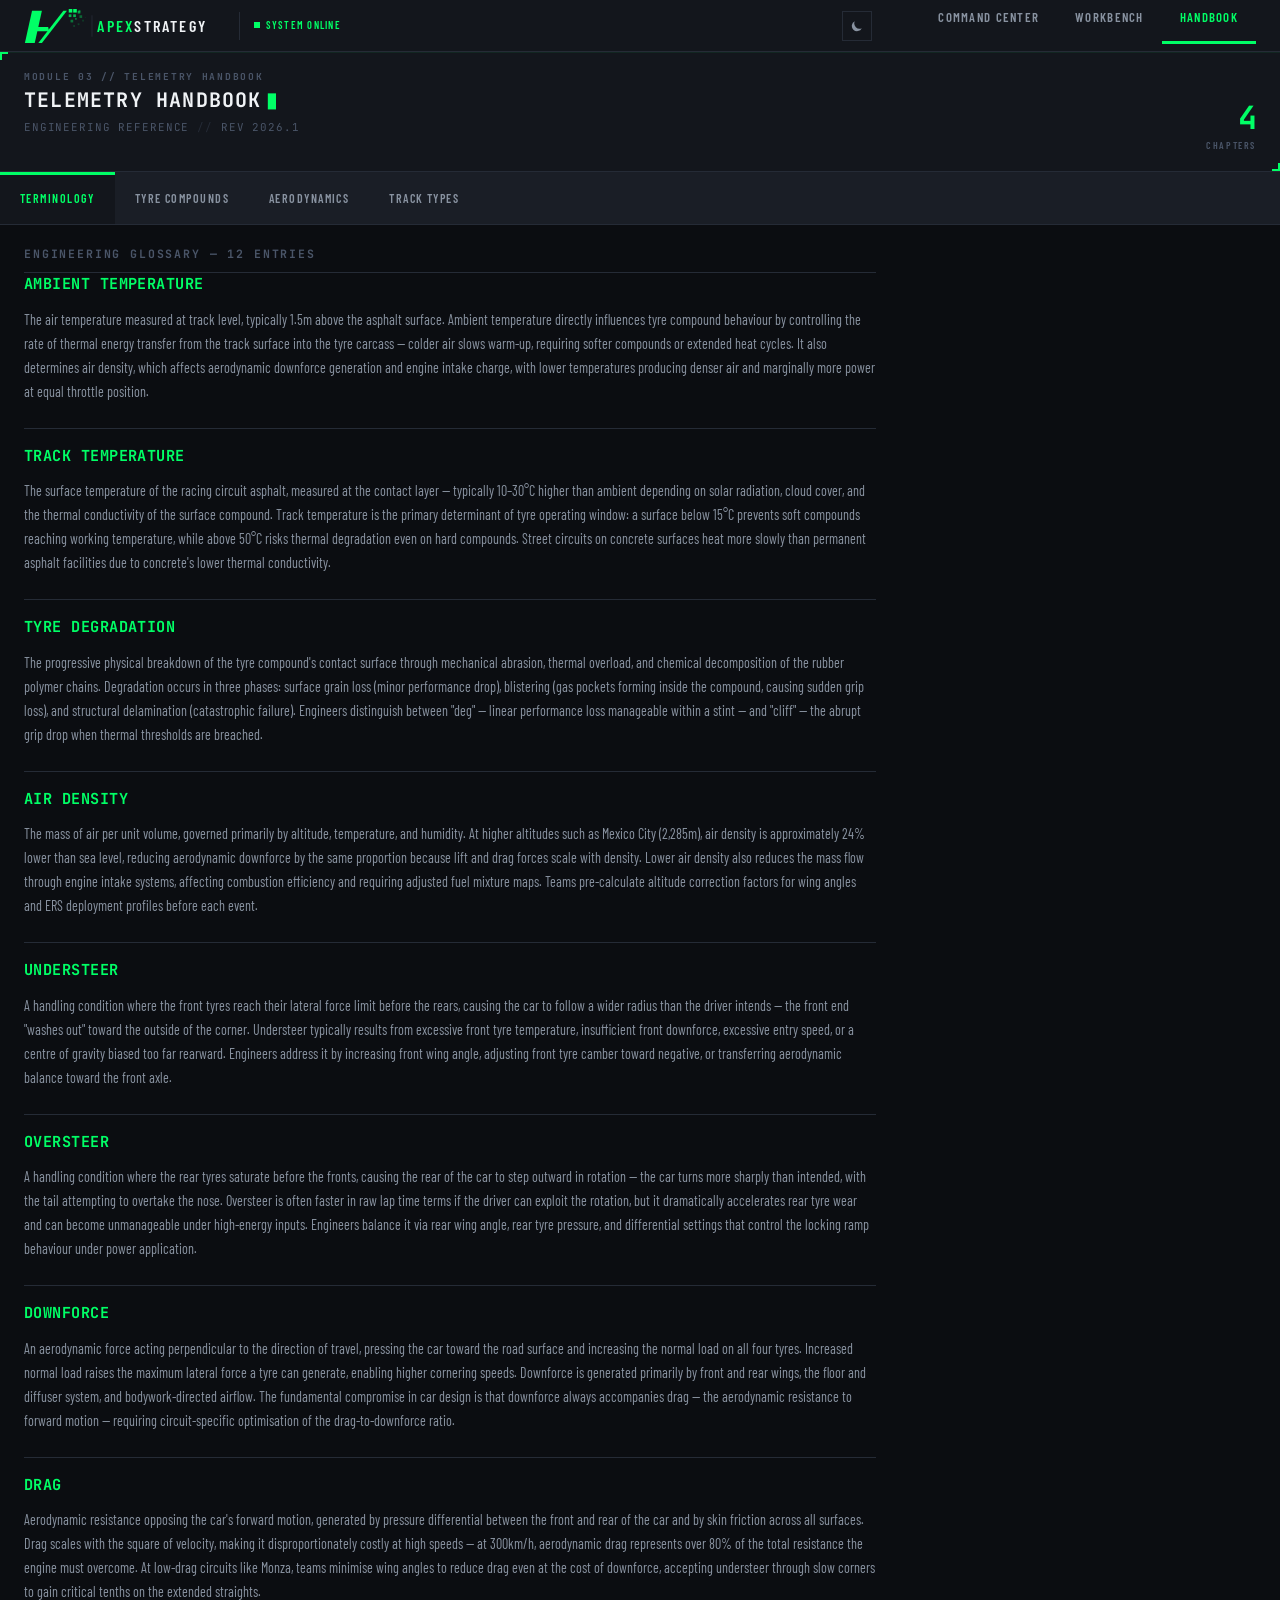
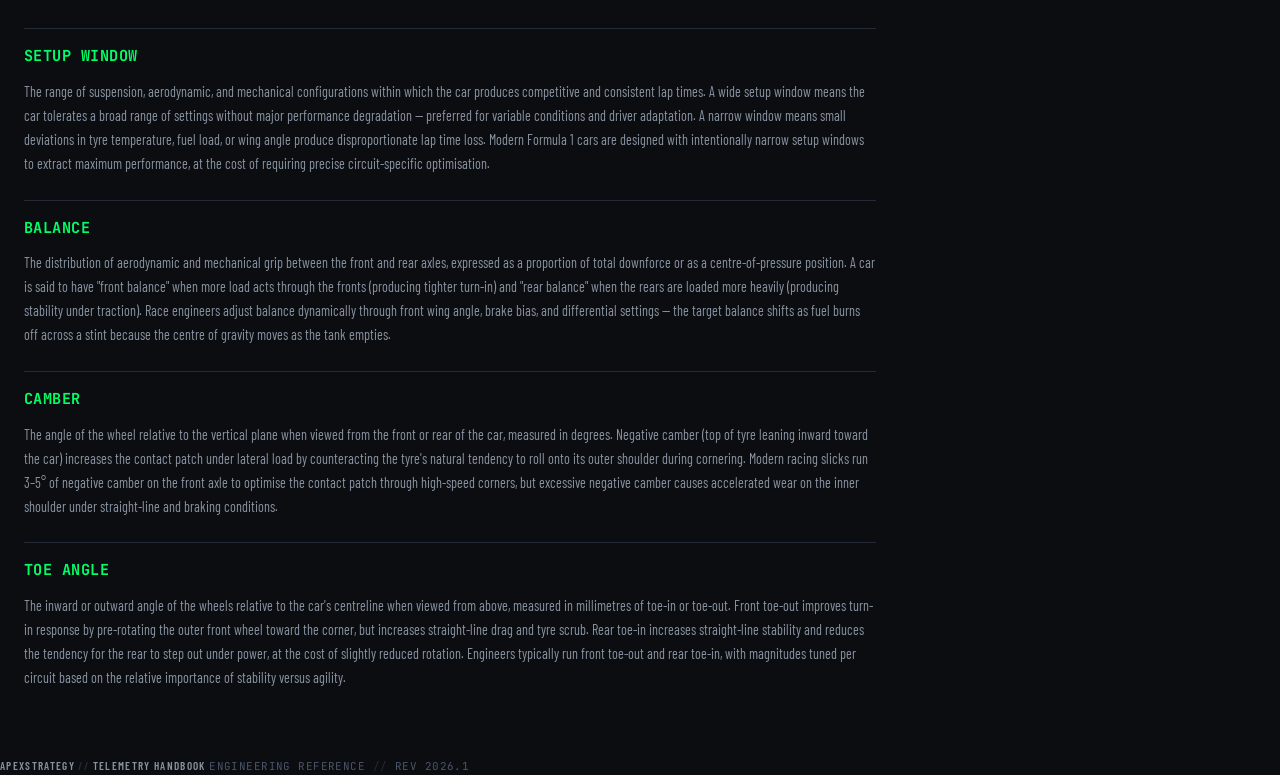
==== commit 1daf2464: "few adjustments in structure" ====
--- a/handbook.html
+++ b/handbook.html
@@ -8,6 +8,13 @@
       name="description"
       content="ApexStrategy Telemetry Handbook — engineering reference for motorsport setup and race analysis."
     />
+    <meta name="theme-color" content="#0b0d11" />
+    <meta property="og:title" content="ApexStrategy // Telemetry Handbook" />
+    <meta
+      property="og:description"
+      content="Engineering reference for motorsport setup, tyre compounds, aerodynamics and track types."
+    />
+    <meta property="og:type" content="website" />
 
     <link
       rel="stylesheet"
@@ -1221,14 +1228,6 @@
        SCRIPTS
        ═══════════════════════════════════════════════════════ -->
     <script src="https://cdn.jsdelivr.net/npm/bootstrap@5.3.0/dist/js/bootstrap.bundle.min.js"></script>
-    <script src="js/nav.js"></script>
-    <script src="js/circuits.js"></script>
-    <script src="js/TabController.js"></script>
-    <script src="js/main.js"></script>
-    <script>
-      document.addEventListener("DOMContentLoaded", () => {
-        new TabController(".workbench-nav", ".workbench-panes");
-      });
-    </script>
+    <script type="module" src="js/main.js"></script>
   </body>
 </html>
--- a/css/style.css
+++ b/css/style.css
@@ -1192,7 +1192,9 @@
 }
 
 .rec-block:hover {
-  background: rgba(26, 30, 38, 0.8);
+  background: var(
+    --bg-panel
+  ); /* was rgba(26,30,38,.8) — hardcoded dark, broken in light mode */
 }
 
 /* -- Warning level: amber border signal -- */
@@ -2141,19 +2143,19 @@
 */
 
 [data-theme="light"] {
-  --bg-primary: #ececf5; /* H220 S18 L93 — cool light blue-gray page  */
-  --bg-panel: #e4e7f2; /* H220 S19 L91 — panel surface              */
-  --bg-panel-alt: #dbdfe9; /* H220 S18 L88 — alt panel, slightly darker  */
-  --border: #c4c9d8; /* H220 S18 L81 — visible but not harsh       */
-  --border-active: #007a2a; /* darkened neon for light-bg contrast         */
-
-  --text-primary: #0c111a; /* H220 S30 L8  — near-black, blue-cast       */
-  --text-secondary: #283249; /* H220 S30 L22 — dark slate                  */
-  --text-muted: #5a6480; /* H220 S18 L43 — medium slate                */
-
-  --neon: #007a2a; /* legible dark green on light backgrounds     */
-  --danger: #c01010; /* dark red — same hue, reduced luminance      */
-  --warning: #9a5e00; /* dark amber                                  */
+  --bg-primary: #eceef5; /* cool light blue-gray page bg                */
+  --bg-panel: #dde1ee; /* panel surface — noticeably darker than page  */
+  --bg-panel-alt: #d0d5e4; /* alt panel — another clear step down          */
+  --border: #9ba8be; /* stronger border — readable against all panel bg */
+  --border-active: #007a2a; /* darkened neon for light-bg contrast          */
+
+  --text-primary: #0c111a; /* near-black, blue-cast                        */
+  --text-secondary: #283249; /* dark slate                                   */
+  --text-muted: #5a6480; /* medium slate                                 */
+
+  --neon: #007a2a; /* legible dark green on light backgrounds      */
+  --danger: #c01010; /* dark red                                     */
+  --warning: #9a5e00; /* dark amber                                   */
 
   /* accent colours for circuit type badges */
   --accent-technical: #007a2a;
@@ -2210,3 +2212,128 @@
   --bs-body-bg: var(--bg-primary);
   --bs-body-color: var(--text-primary);
 }
+
+/*-- SECTION: TASK 10 — POLISH & RESPONSIVE ADDITIONS --*/
+
+/* ── Page header ───────────────────────────────────────────── */
+.page-header {
+  padding: 16px 24px;
+  border-bottom: 1px solid var(--border);
+  display: flex;
+  justify-content: space-between;
+  align-items: flex-start;
+  flex-wrap: wrap;
+  gap: 16px;
+}
+
+.page-header h1 {
+  font-size: 1.4rem;
+  margin: 4px 0;
+}
+
+/* ── Search bar strip ──────────────────────────────────────── */
+.search-bar-strip {
+  padding: 12px 24px;
+  border-bottom: 1px solid var(--border);
+  background: var(--bg-panel);
+}
+
+/* ── Card entrance animation ───────────────────────────────── */
+@media (prefers-reduced-motion: no-preference) {
+  .circuit-card {
+    animation: fadeSlideIn 0.2s var(--ease-out) both;
+  }
+
+  @keyframes fadeSlideIn {
+    from {
+      opacity: 0;
+      transform: translateY(4px);
+    }
+    to {
+      opacity: 1;
+      transform: translateY(0);
+    }
+  }
+
+  /* Stagger first 8 visible cards */
+  .col-12:nth-child(1) .circuit-card {
+    animation-delay: 0.02s;
+  }
+  .col-12:nth-child(2) .circuit-card {
+    animation-delay: 0.04s;
+  }
+  .col-12:nth-child(3) .circuit-card {
+    animation-delay: 0.06s;
+  }
+  .col-12:nth-child(4) .circuit-card {
+    animation-delay: 0.08s;
+  }
+  .col-12:nth-child(5) .circuit-card {
+    animation-delay: 0.1s;
+  }
+  .col-12:nth-child(6) .circuit-card {
+    animation-delay: 0.12s;
+  }
+  .col-12:nth-child(7) .circuit-card {
+    animation-delay: 0.14s;
+  }
+  .col-12:nth-child(8) .circuit-card {
+    animation-delay: 0.16s;
+  }
+}
+
+/* ── Workbench responsive ──────────────────────────────────── */
+@media (max-width: 768px) {
+  .page-header {
+    padding: 12px 16px;
+  }
+  .page-header h1 {
+    font-size: 1.1rem;
+  }
+  .search-bar-strip {
+    padding: 10px 12px;
+  }
+  .workbench-nav {
+    overflow-x: auto;
+    white-space: nowrap;
+  }
+  .data-grid {
+    grid-template-columns: 1fr 1fr;
+  }
+  .wb-split-left {
+    border-right: none !important;
+    border-bottom: 1px solid var(--border);
+  }
+}
+
+@media (max-width: 480px) {
+  .data-grid {
+    grid-template-columns: 1fr;
+  }
+  .apex-readout {
+    font-size: 1.4rem;
+  }
+}
+
+/* ── Handbook responsive ───────────────────────────────────── */
+@media (max-width: 768px) {
+  .handbook-entry {
+    padding: 12px 0;
+  }
+}
+
+/* ── Print ─────────────────────────────────────────────────── */
+@media print {
+  .apex-nav,
+  .workbench-nav,
+  .apex-footer {
+    display: none;
+  }
+  body {
+    background: white;
+    color: black;
+  }
+  .tele-panel {
+    border: 1px solid #ccc;
+  }
+}
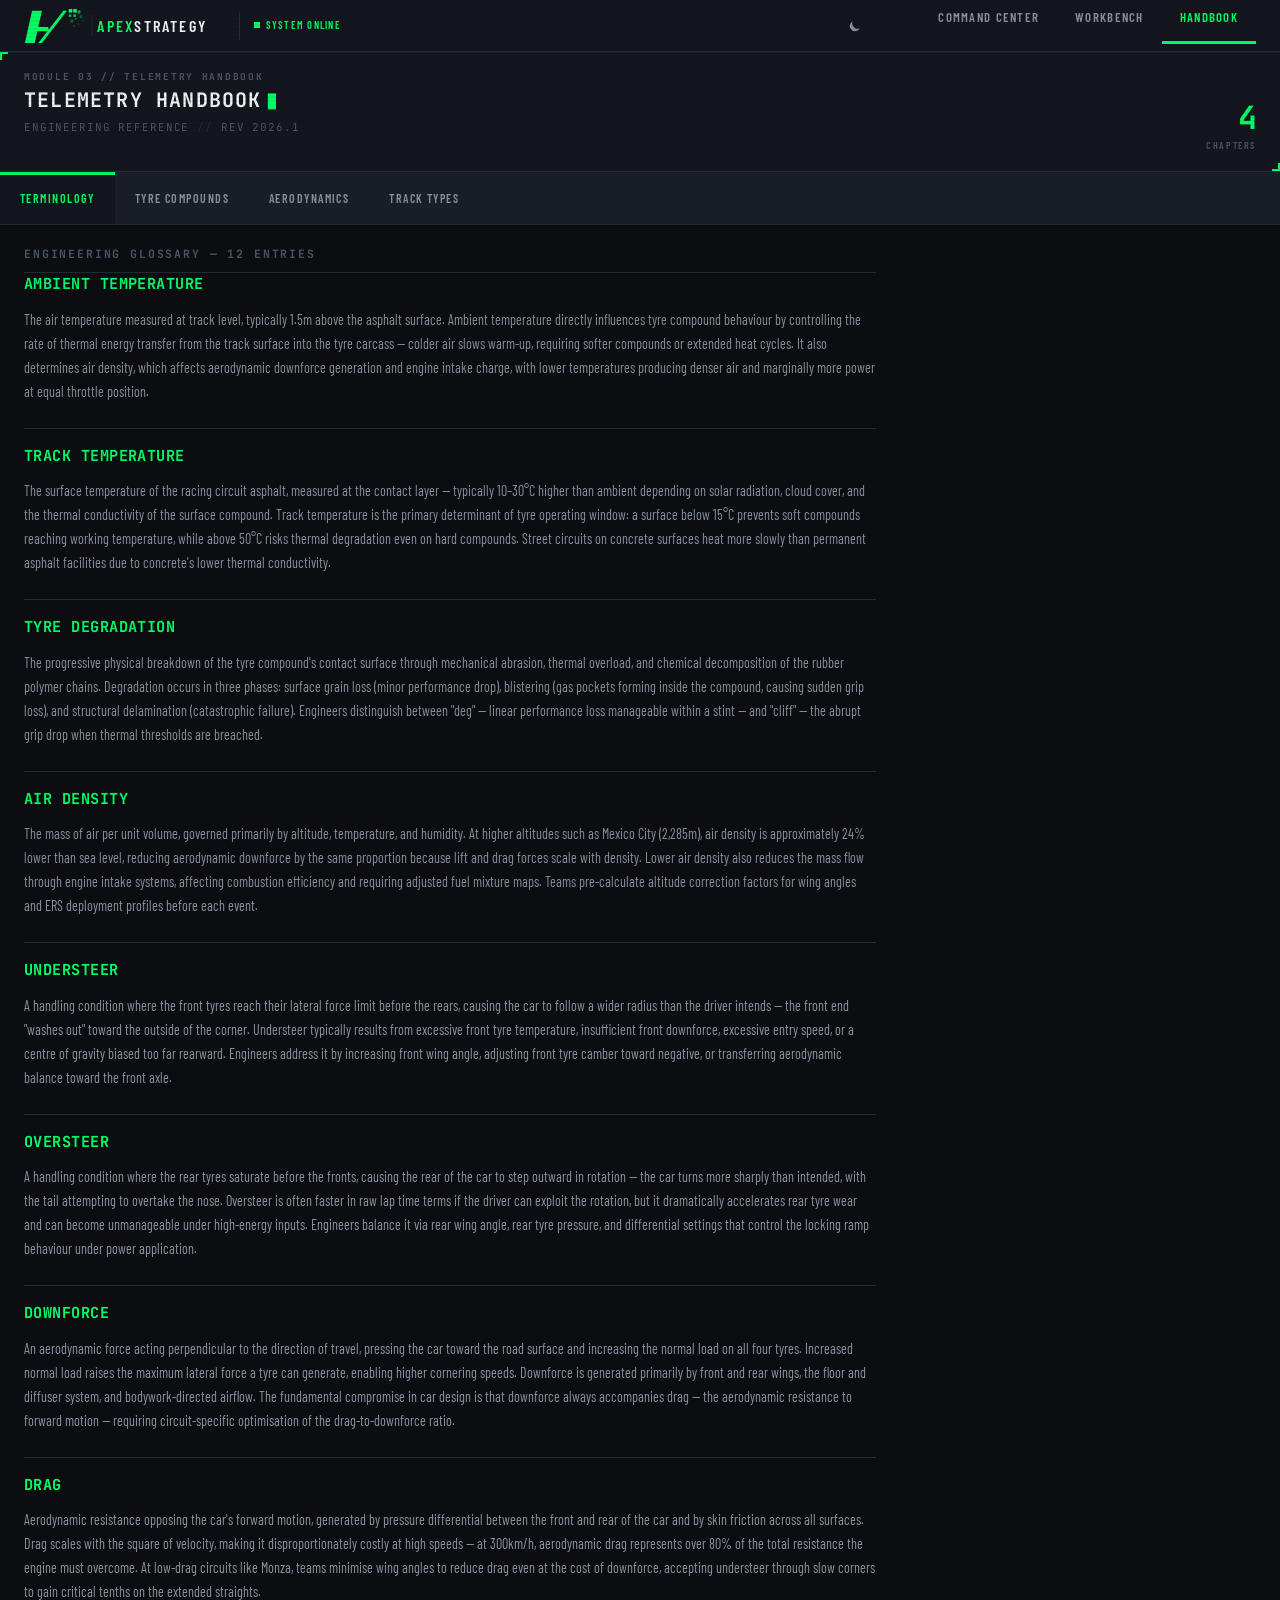
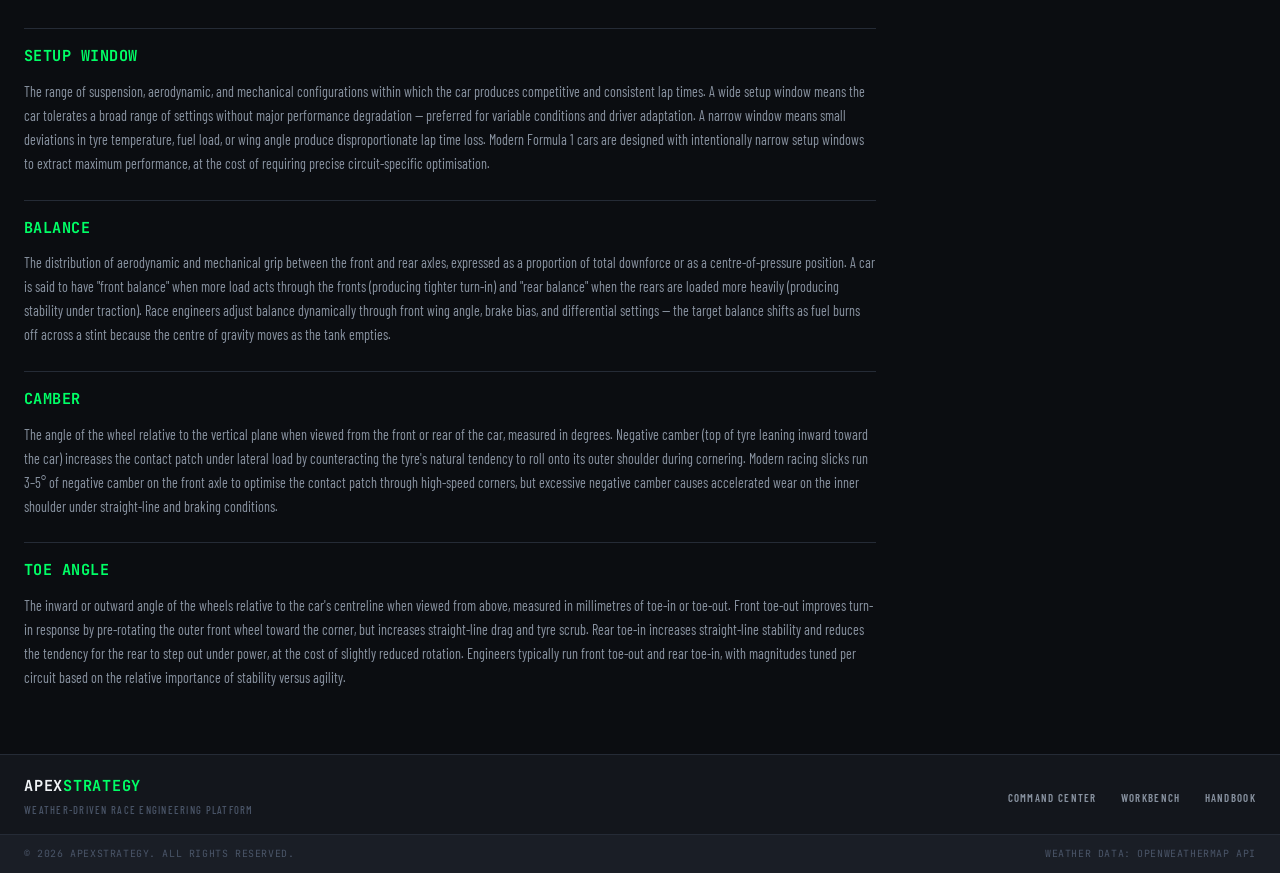
==== commit 62d3e120: "feat: hero section update/styling light dark mode update / unified footer" ====
--- a/handbook.html
+++ b/handbook.html
@@ -1208,21 +1208,7 @@
     <!-- ═══════════════════════════════════════════════════════
        FOOTER
        ═══════════════════════════════════════════════════════ -->
-    <footer class="apex-footer" role="contentinfo">
-      <span class="apex-label">
-        APEXSTRATEGY
-        <span style="color: var(--border)" aria-hidden="true">//</span>
-        TELEMETRY HANDBOOK
-      </span>
-      <span
-        class="apex-mono text-muted"
-        style="font-size: 0.68rem; letter-spacing: 0.04em"
-      >
-        ENGINEERING REFERENCE
-        <span style="color: var(--border)" aria-hidden="true">//</span> REV
-        2026.1
-      </span>
-    </footer>
+    <apex-footer></apex-footer>
 
     <!-- ═══════════════════════════════════════════════════════
        SCRIPTS
--- a/css/style.css
+++ b/css/style.css
@@ -2143,29 +2143,36 @@
 */
 
 [data-theme="light"] {
-  --bg-primary: #eceef5; /* cool light blue-gray page bg                */
-  --bg-panel: #dde1ee; /* panel surface — noticeably darker than page  */
-  --bg-panel-alt: #d0d5e4; /* alt panel — another clear step down          */
-  --border: #9ba8be; /* stronger border — readable against all panel bg */
-  --border-active: #007a2a; /* darkened neon for light-bg contrast          */
-
-  --text-primary: #0c111a; /* near-black, blue-cast                        */
-  --text-secondary: #283249; /* dark slate                                   */
-  --text-muted: #5a6480; /* medium slate                                 */
-
-  --neon: #007a2a; /* legible dark green on light backgrounds      */
-  --danger: #c01010; /* dark red                                     */
-  --warning: #9a5e00; /* dark amber                                   */
+  /* Panels are white "cards" lifted off a light slate page — the
+     conventional light-mode direction (brighter = closer to the user)
+     instead of mirroring dark mode's darker-page/lighter-panel logic,
+     which read as recessed, muddy wells. Header strips (bg-panel-alt)
+     get a soft tint to separate them from the white card body. */
+  --bg-primary: #eef1f7; /* light cool slate page bg                     */
+  --bg-panel: #ffffff; /* panel surface — white card, lifted off page  */
+  --bg-panel-alt: #e6e9f2; /* header/strip tint — sits between page & card */
+  --border: #c3cbdc; /* soft slate border — crisp on white, not heavy */
+  --border-active: #057a45; /* neon, darkened for light-bg contrast         */
+
+  --text-primary: #11151d; /* near-black, blue-cast                        */
+  --text-secondary: #2c3548; /* dark slate                                   */
+  --text-muted: #6b7690; /* medium slate                                 */
+
+  /* Teal-leaning green reads cleaner against cool slate than a pure
+     grass green, which vibrated against the gray panels. */
+  --neon: #057a45; /* legible teal-green on light backgrounds      */
+  --danger: #c81e3a; /* warm red — vivid but still dark enough for AA */
+  --warning: #b5650a; /* warm amber — less muddy-brown than before    */
 
   /* accent colours for circuit type badges */
-  --accent-technical: #007a2a;
-  --accent-highspeed: #9a5e00;
-  --accent-street: #4444cc;
+  --accent-technical: #057a45;
+  --accent-highspeed: #b5650a;
+  --accent-street: #4a5de0;
 }
 
 /* Custom select arrow: re-encode chevron in light-mode neon */
 [data-theme="light"] .apex-select {
-  background-image: url("data:image/svg+xml,%3Csvg xmlns='http://www.w3.org/2000/svg' width='10' height='6' viewBox='0 0 10 6'%3E%3Cpath d='M0 0l5 6 5-6z' fill='%23007a2a'/%3E%3C/svg%3E");
+  background-image: url("data:image/svg+xml,%3Csvg xmlns='http://www.w3.org/2000/svg' width='10' height='6' viewBox='0 0 10 6'%3E%3Cpath d='M0 0l5 6 5-6z' fill='%23057a45'/%3E%3C/svg%3E");
 }
 
 /* Scrollbar: lighten for light mode */
@@ -2337,3 +2344,786 @@
     border: 1px solid #ccc;
   }
 }
+
+/*-- SECTION: FOOTER (<apex-footer> custom element, js/footer.js) --*/
+
+apex-footer {
+  display: block;
+}
+
+.apex-footer {
+  display: flex;
+  flex-direction: column;
+  border-top: 1px solid var(--border);
+  background: var(--bg-panel);
+}
+
+.apex-footer-top {
+  display: flex;
+  align-items: center;
+  justify-content: space-between;
+  gap: 24px;
+  flex-wrap: wrap;
+  padding: 20px 24px 16px;
+}
+
+.apex-footer-brand {
+  display: flex;
+  flex-direction: column;
+  gap: 4px;
+}
+
+.apex-footer-logo {
+  font-family: var(--font-mono);
+  font-size: 0.95rem;
+  font-weight: 700;
+  letter-spacing: 0.05em;
+  color: var(--text-primary);
+}
+
+.apex-footer-logo-accent {
+  color: var(--neon);
+}
+
+.apex-footer-tagline {
+  font-family: var(--font-ui);
+  font-size: 0.66rem;
+  font-weight: 500;
+  letter-spacing: 0.12em;
+  text-transform: uppercase;
+  color: var(--text-muted);
+}
+
+.apex-footer-links {
+  display: flex;
+  align-items: center;
+  gap: 24px;
+  list-style: none;
+  margin: 0;
+  padding: 0;
+}
+
+.apex-footer-links a {
+  font-family: var(--font-ui);
+  font-size: 0.68rem;
+  font-weight: 600;
+  letter-spacing: 0.12em;
+  text-transform: uppercase;
+  color: var(--text-secondary);
+  text-decoration: none;
+  transition: color var(--t-fast) var(--ease-out);
+}
+
+.apex-footer-links a:hover {
+  color: var(--neon);
+}
+
+.apex-footer-bottom {
+  display: flex;
+  align-items: center;
+  justify-content: space-between;
+  gap: 12px;
+  flex-wrap: wrap;
+  padding: 12px 24px;
+  border-top: 1px solid var(--border);
+  background: var(--bg-panel-alt);
+}
+
+.apex-footer-copy,
+.apex-footer-meta {
+  font-family: var(--font-mono);
+  font-size: 0.62rem;
+  letter-spacing: 0.06em;
+  color: var(--text-muted);
+}
+
+.apex-footer-sep {
+  color: var(--border);
+  margin: 0 6px;
+}
+
+@media (max-width: 576px) {
+  .apex-footer-top {
+    padding: 16px 16px 14px;
+  }
+  .apex-footer-bottom {
+    padding: 10px 16px;
+  }
+  .apex-footer-links {
+    gap: 16px;
+  }
+}
+
+/*-- SECTION: RACE WEEKEND TIMELINE --*/
+
+.timeline-panel {
+  background: var(--bg-panel);
+  border: 1px solid var(--border);
+  border-top: none; /* sits flush against circuit header */
+}
+
+.timeline-selector {
+  display: flex;
+  overflow-x: auto;
+  scrollbar-width: none;
+}
+.timeline-selector::-webkit-scrollbar {
+  display: none;
+}
+
+.timeline-btn {
+  font-family: var(--font-ui);
+  font-size: 0.72rem;
+  font-weight: 600;
+  letter-spacing: 0.1em;
+  text-transform: uppercase;
+  padding: 11px 20px;
+  background: transparent;
+  border: none;
+  border-right: 1px solid var(--border);
+  border-bottom: 2px solid transparent;
+  color: var(--text-secondary);
+  cursor: pointer;
+  white-space: nowrap;
+  flex-shrink: 0;
+  display: flex;
+  align-items: center;
+  gap: 7px;
+  transition:
+    color 100ms var(--ease-out),
+    background 100ms var(--ease-out),
+    border-bottom-color 100ms var(--ease-out);
+}
+
+.timeline-btn:last-child {
+  border-right: none;
+}
+
+.timeline-btn:hover {
+  color: var(--text-primary);
+  background: rgba(240, 243, 246, 0.02);
+}
+
+.timeline-btn.active {
+  background: var(--bg-panel-alt);
+  color: var(--neon);
+  border-bottom-color: var(--neon);
+}
+
+.timeline-btn:active {
+  transform: scale(0.97);
+}
+
+/* Live dot inside LIVE button */
+.timeline-dot {
+  display: inline-block;
+  width: 5px;
+  height: 5px;
+  background: var(--neon);
+  flex-shrink: 0;
+}
+
+@media (prefers-reduced-motion: no-preference) {
+  .timeline-btn.active .timeline-dot {
+    animation: pulse 1.6s ease-in-out infinite;
+  }
+}
+
+/* Hour offset label */
+.timeline-offset {
+  font-family: var(--font-mono);
+  font-size: 0.58rem;
+  color: var(--text-muted);
+  letter-spacing: 0.06em;
+  margin-left: 2px;
+}
+
+.timeline-btn.active .timeline-offset {
+  color: rgba(0, 255, 102, 0.5);
+}
+
+/* Status strip below timeline buttons */
+.timeline-status {
+  display: flex;
+  align-items: center;
+  gap: 8px;
+  padding: 5px 14px;
+  border-top: 1px solid var(--border);
+  background: var(--bg-panel-alt);
+  font-size: 0.62rem;
+  min-height: 24px;
+}
+
+/* Rain-alert on RACE button when forecast predicts rain */
+.timeline-btn.forecast-rain {
+  color: var(--warning);
+}
+
+.timeline-btn.forecast-rain .timeline-offset {
+  color: rgba(255, 170, 0, 0.5);
+}
+
+/*-- SECTION: DEGRADATION BAR CHARTS --*/
+
+.deg-row {
+  display: flex;
+  align-items: center;
+  gap: 12px;
+  margin-bottom: 10px;
+}
+
+.deg-row:last-child {
+  margin-bottom: 0;
+}
+
+.deg-label {
+  font-family: var(--font-mono);
+  font-size: 0.62rem;
+  font-weight: 700;
+  color: var(--text-secondary);
+  letter-spacing: 0.06em;
+  text-transform: uppercase;
+  width: 36px;
+  flex-shrink: 0;
+  text-align: right;
+}
+
+.deg-track {
+  flex: 1;
+  height: 8px;
+  background: var(--bg-panel-alt);
+  border: 1px solid var(--border);
+  position: relative;
+  overflow: hidden;
+}
+
+/* Tick marks at 25 / 50 / 75 % — visual calibration */
+.deg-track::before {
+  content: "";
+  position: absolute;
+  inset: 0;
+  background: repeating-linear-gradient(
+    90deg,
+    transparent 0%,
+    transparent calc(25% - 1px),
+    var(--border) calc(25% - 1px),
+    var(--border) 25%,
+    transparent 25%
+  );
+  z-index: 1;
+  pointer-events: none;
+  opacity: 0.5;
+}
+
+.deg-fill {
+  height: 100%;
+  position: absolute;
+  left: 0;
+  top: 0;
+  transition: width 500ms var(--ease-out);
+  z-index: 0;
+}
+
+/* Warning stripe overlay when deg > 75% */
+.deg-fill.deg-critical {
+  background-image: repeating-linear-gradient(
+    45deg,
+    transparent,
+    transparent 3px,
+    rgba(0, 0, 0, 0.2) 3px,
+    rgba(0, 0, 0, 0.2) 6px
+  );
+}
+
+.deg-pct {
+  font-family: var(--font-mono);
+  font-size: 0.65rem;
+  font-weight: 700;
+  color: var(--text-muted);
+  width: 34px;
+  flex-shrink: 0;
+  text-align: right;
+  letter-spacing: 0.02em;
+}
+
+.deg-pct.pct-critical {
+  color: var(--danger);
+}
+.deg-pct.pct-warning {
+  color: var(--warning);
+}
+.deg-pct.pct-good {
+  color: var(--neon);
+}
+
+@media (max-width: 480px) {
+  .timeline-btn {
+    padding: 10px 12px;
+    font-size: 0.65rem;
+  }
+}
+
+/*-- SECTION: CRT SCANLINE OVERLAY --*/
+
+/* Subtle horizontal-line texture over the entire UI.
+   Gives a physical monitor feel without obscuring content. */
+body::after {
+  content: "";
+  position: fixed;
+  inset: 0;
+  background: repeating-linear-gradient(
+    0deg,
+    transparent,
+    transparent 2px,
+    rgba(0, 0, 0, 0.06) 2px,
+    rgba(0, 0, 0, 0.06) 4px
+  );
+  pointer-events: none;
+  z-index: 9998;
+  mix-blend-mode: multiply;
+}
+
+[data-theme="light"] body::after {
+  opacity: 0.35; /* subtler on light backgrounds */
+}
+
+/*-- SECTION: HERO SECTION --*/
+
+.hero-section {
+  position: relative;
+  min-height: 100svh;
+  display: flex;
+  flex-direction: column;
+  justify-content: center;
+  align-items: stretch;
+  overflow: hidden;
+  background: var(--bg-primary);
+}
+
+/* Vanta.js NET mounts here — covers the full section */
+.hero-bg {
+  position: absolute;
+  inset: 0;
+  z-index: 0;
+}
+
+.hero-content {
+  position: relative;
+  z-index: 1;
+  display: flex;
+  align-items: center;
+  justify-content: space-between;
+  gap: 40px;
+  padding: 80px 60px 60px;
+  max-width: 1400px;
+  margin: 0 auto;
+  width: 100%;
+}
+
+/* -- Left: text column -- */
+.hero-text {
+  flex: 1 1 480px;
+  max-width: 600px;
+}
+
+.hero-pre-label {
+  display: flex;
+  align-items: center;
+  gap: 8px;
+  font-family: var(--font-ui);
+  font-size: 0.68rem;
+  font-weight: 600;
+  letter-spacing: 0.18em;
+  text-transform: uppercase;
+  color: var(--text-muted);
+  margin-bottom: 20px;
+}
+
+.hero-headline {
+  font-family: var(--font-mono);
+  font-size: clamp(3.2rem, 8vw, 7rem);
+  font-weight: 700;
+  line-height: 0.92;
+  letter-spacing: -0.02em;
+  margin-bottom: 24px;
+  display: block;
+}
+
+.hero-word-apex {
+  display: block;
+  color: var(--neon);
+}
+
+.hero-word-strat {
+  display: block;
+  color: var(--text-primary);
+}
+
+.hero-tagline {
+  font-family: var(--font-mono);
+  font-size: 0.78rem;
+  color: var(--text-secondary);
+  letter-spacing: 0.1em;
+  margin-bottom: 40px;
+  line-height: 1.6;
+  min-height: 1.3em; /* reserve space during decode animation */
+}
+
+/* -- Stats row -- */
+.hero-stats {
+  display: flex;
+  align-items: center;
+  gap: 0;
+  margin-bottom: 44px;
+}
+
+.hero-stat-item {
+  display: flex;
+  flex-direction: column;
+  align-items: flex-start;
+  padding: 0 24px 0 0;
+}
+
+.hero-stat-item:first-child {
+  padding-left: 0;
+}
+
+.hero-stat-num {
+  font-family: var(--font-mono);
+  font-size: 2.4rem;
+  font-weight: 700;
+  color: var(--neon);
+  line-height: 1;
+  letter-spacing: -0.02em;
+}
+
+.hero-stat-label {
+  font-family: var(--font-ui);
+  font-size: 0.6rem;
+  font-weight: 600;
+  letter-spacing: 0.14em;
+  text-transform: uppercase;
+  color: var(--text-muted);
+  margin-top: 4px;
+}
+
+.hero-stat-sep {
+  width: 1px;
+  height: 36px;
+  background: var(--border);
+  margin: 0 24px 0 0;
+  flex-shrink: 0;
+}
+
+/* -- CTA button -- */
+.hero-cta {
+  display: inline-flex;
+  align-items: center;
+  gap: 12px;
+  font-family: var(--font-ui);
+  font-size: 0.8rem;
+  font-weight: 700;
+  letter-spacing: 0.14em;
+  text-transform: uppercase;
+  color: var(--bg-primary);
+  background: var(--neon);
+  padding: 14px 28px;
+  text-decoration: none;
+  border: 2px solid var(--neon);
+  transition:
+    background 140ms ease-out,
+    color 140ms ease-out,
+    transform 80ms ease-out;
+  cursor: pointer;
+}
+
+.hero-cta:hover {
+  background: transparent;
+  color: var(--neon);
+}
+
+.hero-cta:active {
+  transform: scale(0.97);
+}
+
+.hero-cta-arrow {
+  font-size: 1rem;
+  transition: transform 200ms ease-out;
+}
+
+.hero-cta:hover .hero-cta-arrow {
+  transform: translateY(3px);
+}
+
+/* -- Right: focal circuit graphic column -- */
+.hero-canvas-wrap {
+  flex: 0 0 auto;
+  width: clamp(280px, 38vw, 520px);
+  aspect-ratio: 1;
+  position: relative;
+}
+
+/* Soft radial glow sitting behind the rotor — stands in for the old
+   Three.js halo sphere lapping the racing line. */
+.hero-circuit-glow {
+  position: absolute;
+  inset: -16%;
+  z-index: 0;
+  border-radius: 50%;
+  background: radial-gradient(
+    circle,
+    color-mix(in srgb, var(--neon) 38%, transparent) 0%,
+    color-mix(in srgb, var(--neon) 14%, transparent) 45%,
+    transparent 72%
+  );
+  filter: blur(4px);
+  pointer-events: none;
+}
+
+/* Concentric telemetry rings — echoes the two lapping rings from the
+   original 3D scene. Gentle independent breathing animation. */
+.hero-circuit-ring {
+  position: absolute;
+  z-index: 0;
+  border-radius: 50%;
+  border: 1px solid color-mix(in srgb, var(--neon) 45%, transparent);
+  pointer-events: none;
+}
+
+.hero-circuit-ring--outer {
+  inset: -9%;
+  opacity: 0.3;
+}
+
+.hero-circuit-ring--inner {
+  inset: 7%;
+  opacity: 0.2;
+}
+
+@media (prefers-reduced-motion: no-preference) {
+  .hero-circuit-ring--outer {
+    animation: hero-ring-pulse 4.5s ease-in-out infinite;
+  }
+  .hero-circuit-ring--inner {
+    animation: hero-ring-pulse 4.5s ease-in-out infinite reverse;
+    animation-delay: 0.6s;
+  }
+
+  @keyframes hero-ring-pulse {
+    0%,
+    100% {
+      transform: scale(1);
+      opacity: 0.2;
+    }
+    50% {
+      transform: scale(1.045);
+      opacity: 0.4;
+    }
+  }
+}
+
+/* Outer stage: establishes the 3D viewing perspective + centres the rotor */
+.hero-circuit-spin {
+  position: relative;
+  z-index: 1;
+  width: 100%;
+  height: 100%;
+  display: flex;
+  align-items: center;
+  justify-content: center;
+  color: var(--neon);
+  perspective: 1000px;
+  filter: drop-shadow(0 0 22px color-mix(in srgb, var(--neon) 60%, transparent));
+}
+
+/* The rotor is the thing that actually spins, tilted slightly like the
+   old Three.js camera angle so the 3D-ness reads even at rest. */
+.hero-circuit-rotor {
+  position: relative;
+  width: 72%;
+  height: 72%;
+  transform-style: preserve-3d;
+  transform: rotateX(14deg);
+}
+
+/* Front/back faces hold an identical copy of the inlined SVG. Showing
+   the back face (rotated 180deg, not mirrored) instead of letting the
+   front face's backside show through keeps the artwork readable at
+   every angle — a card-flip rather than a flat plane spinning in place. */
+.hero-circuit-face {
+  position: absolute;
+  inset: 0;
+  display: flex;
+  align-items: center;
+  justify-content: center;
+  backface-visibility: hidden;
+}
+
+.hero-circuit-face svg {
+  width: 100%;
+  height: 100%;
+  display: block;
+}
+
+.hero-circuit-face--back {
+  transform: rotateY(180deg);
+}
+
+@media (prefers-reduced-motion: no-preference) {
+  .hero-circuit-rotor {
+    animation: hero-circuit-rotate-3d 16s linear infinite;
+  }
+
+  @keyframes hero-circuit-rotate-3d {
+    from {
+      transform: rotateX(14deg) rotateY(0deg);
+    }
+    to {
+      transform: rotateX(14deg) rotateY(360deg);
+    }
+  }
+}
+
+.hero-canvas-label {
+  position: absolute;
+  bottom: 12px;
+  left: 50%;
+  transform: translateX(-50%);
+  font-family: var(--font-mono);
+  font-size: 0.58rem;
+  color: var(--neon);
+  letter-spacing: 0.18em;
+  text-transform: uppercase;
+  opacity: 0.5;
+}
+
+@media (prefers-reduced-motion: no-preference) {
+  .hero-canvas-label {
+    animation: pulse 2s ease-in-out infinite;
+  }
+}
+
+/* -- Scroll indicator -- */
+.hero-scroll-indicator {
+  position: absolute;
+  bottom: 32px;
+  left: 50%;
+  transform: translateX(-50%);
+  z-index: 1;
+}
+
+.hero-scroll-line {
+  width: 1px;
+  height: 48px;
+  background: linear-gradient(to bottom, var(--neon), transparent);
+  margin: 0 auto;
+}
+
+@media (prefers-reduced-motion: no-preference) {
+  .hero-scroll-line {
+    animation: scroll-drop 1.8s ease-in-out infinite;
+  }
+
+  @keyframes scroll-drop {
+    0% {
+      opacity: 0;
+      transform: scaleY(0);
+      transform-origin: top;
+    }
+    50% {
+      opacity: 1;
+      transform: scaleY(1);
+      transform-origin: top;
+    }
+    100% {
+      opacity: 0;
+      transform: scaleY(1);
+      transform-origin: bottom;
+    }
+  }
+}
+
+/* -- Hero responsive -- */
+@media (max-width: 900px) {
+  .hero-content {
+    flex-direction: column;
+    padding: 60px 24px 48px;
+    text-align: left;
+  }
+
+  .hero-canvas-wrap {
+    width: clamp(160px, 46vw, 280px);
+    aspect-ratio: 1;
+    margin: 8px auto 0;
+    order: 2;
+  }
+
+  .hero-headline {
+    font-size: clamp(2.6rem, 12vw, 5rem);
+  }
+}
+
+@media (max-width: 480px) {
+  .hero-content {
+    padding: 48px 16px 36px;
+    gap: 28px;
+  }
+  .hero-cta {
+    padding: 12px 20px;
+    font-size: 0.72rem;
+  }
+  .hero-stat-num {
+    font-size: 1.8rem;
+  }
+  .hero-stats {
+    gap: 8px 0;
+  }
+  .hero-canvas-wrap {
+    width: clamp(140px, 42vw, 220px);
+    margin-top: 4px;
+  }
+  .hero-circuit-rotor {
+    width: 70%;
+    height: 70%;
+  }
+}
+
+/*-- SECTION: TRACK MINIMAP --*/
+
+.track-minimap-panel {
+  flex-shrink: 0;
+  width: 200px;
+  min-height: 140px;
+}
+
+.track-minimap-body {
+  padding: 10px;
+  height: 130px;
+  display: flex;
+  align-items: center;
+  justify-content: center;
+}
+
+#trackMapSvg path {
+  transition:
+    stroke 400ms ease-out,
+    stroke-dashoffset 1.4s cubic-bezier(0.2, 0, 0, 1);
+}
+
+/* Minimap responsive — hide on small screens, space is needed for weather */
+@media (max-width: 900px) {
+  .track-minimap-panel {
+    display: none;
+  }
+}
+
+/*-- SECTION: RAIN CANVAS --*/
+
+.rain-canvas {
+  position: absolute;
+  inset: 0;
+  z-index: 0;
+  pointer-events: none;
+  opacity: 0;
+  transition: opacity 600ms ease;
+}
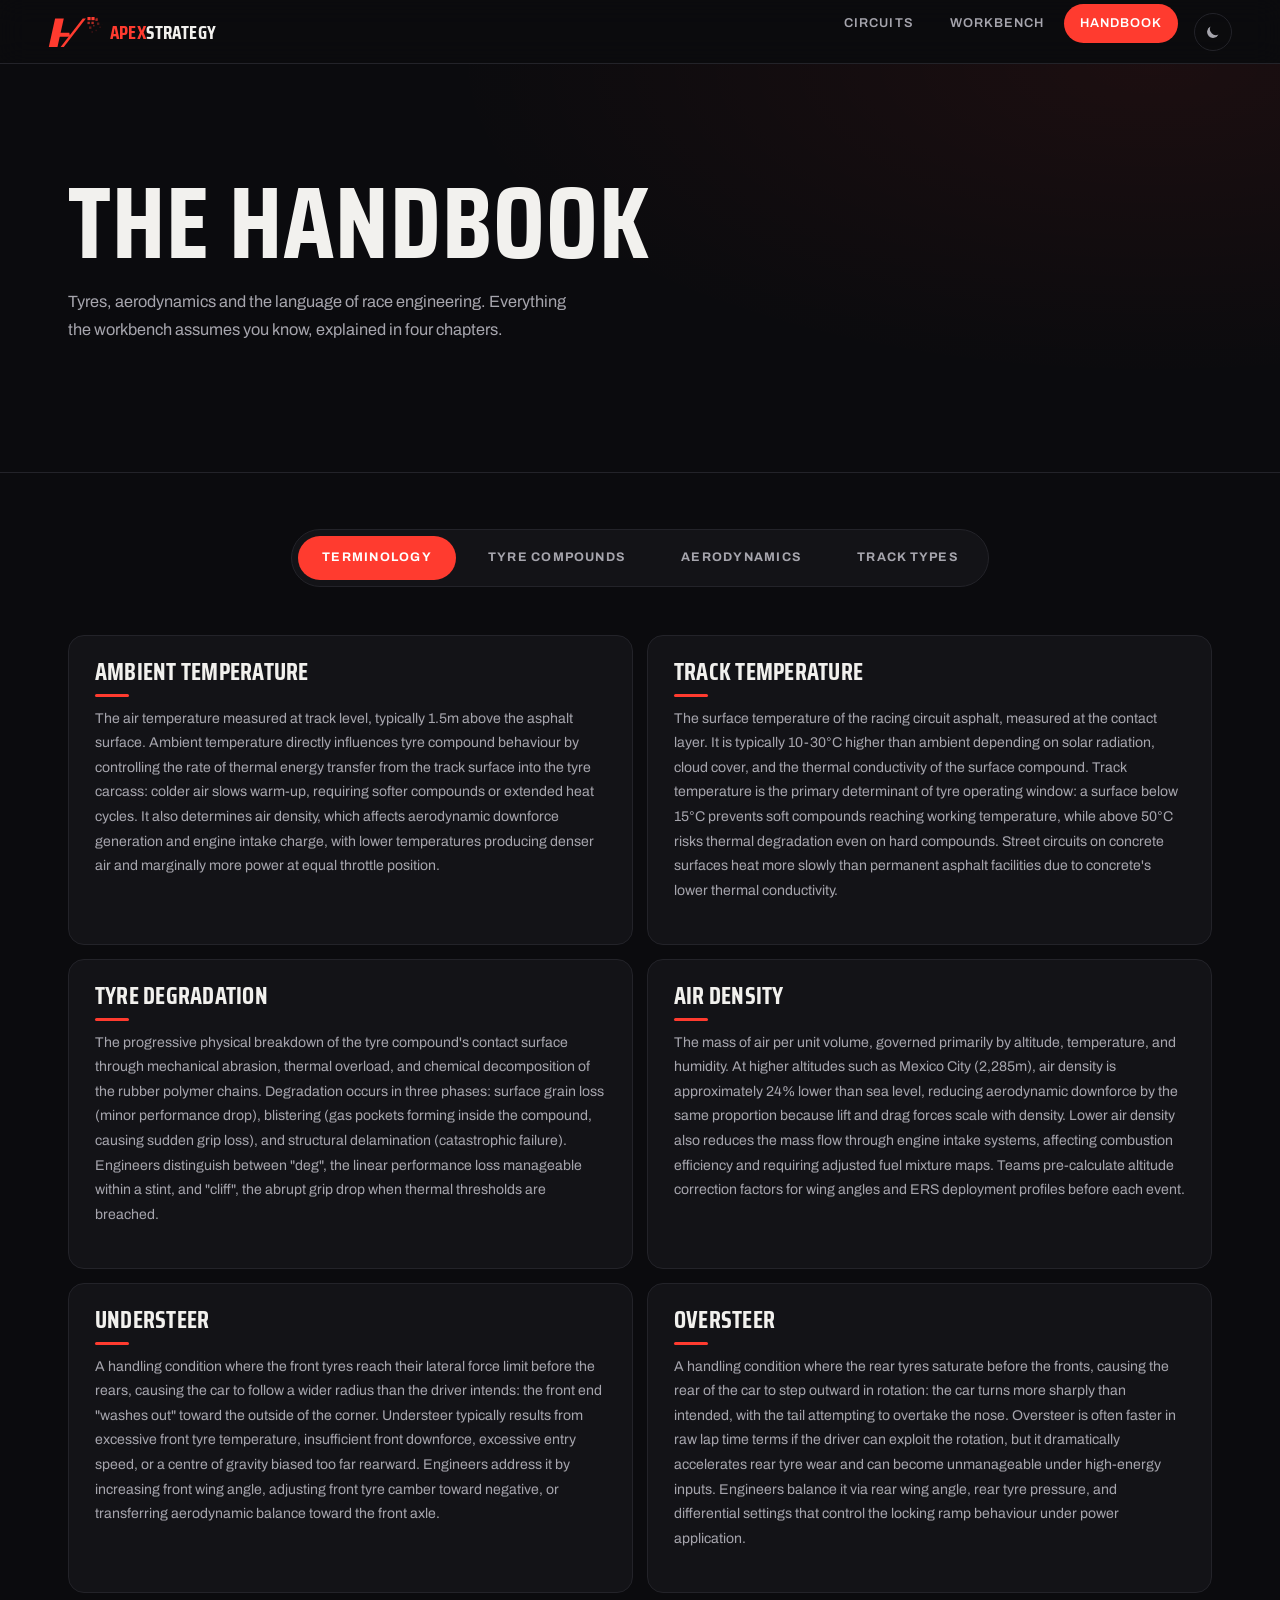
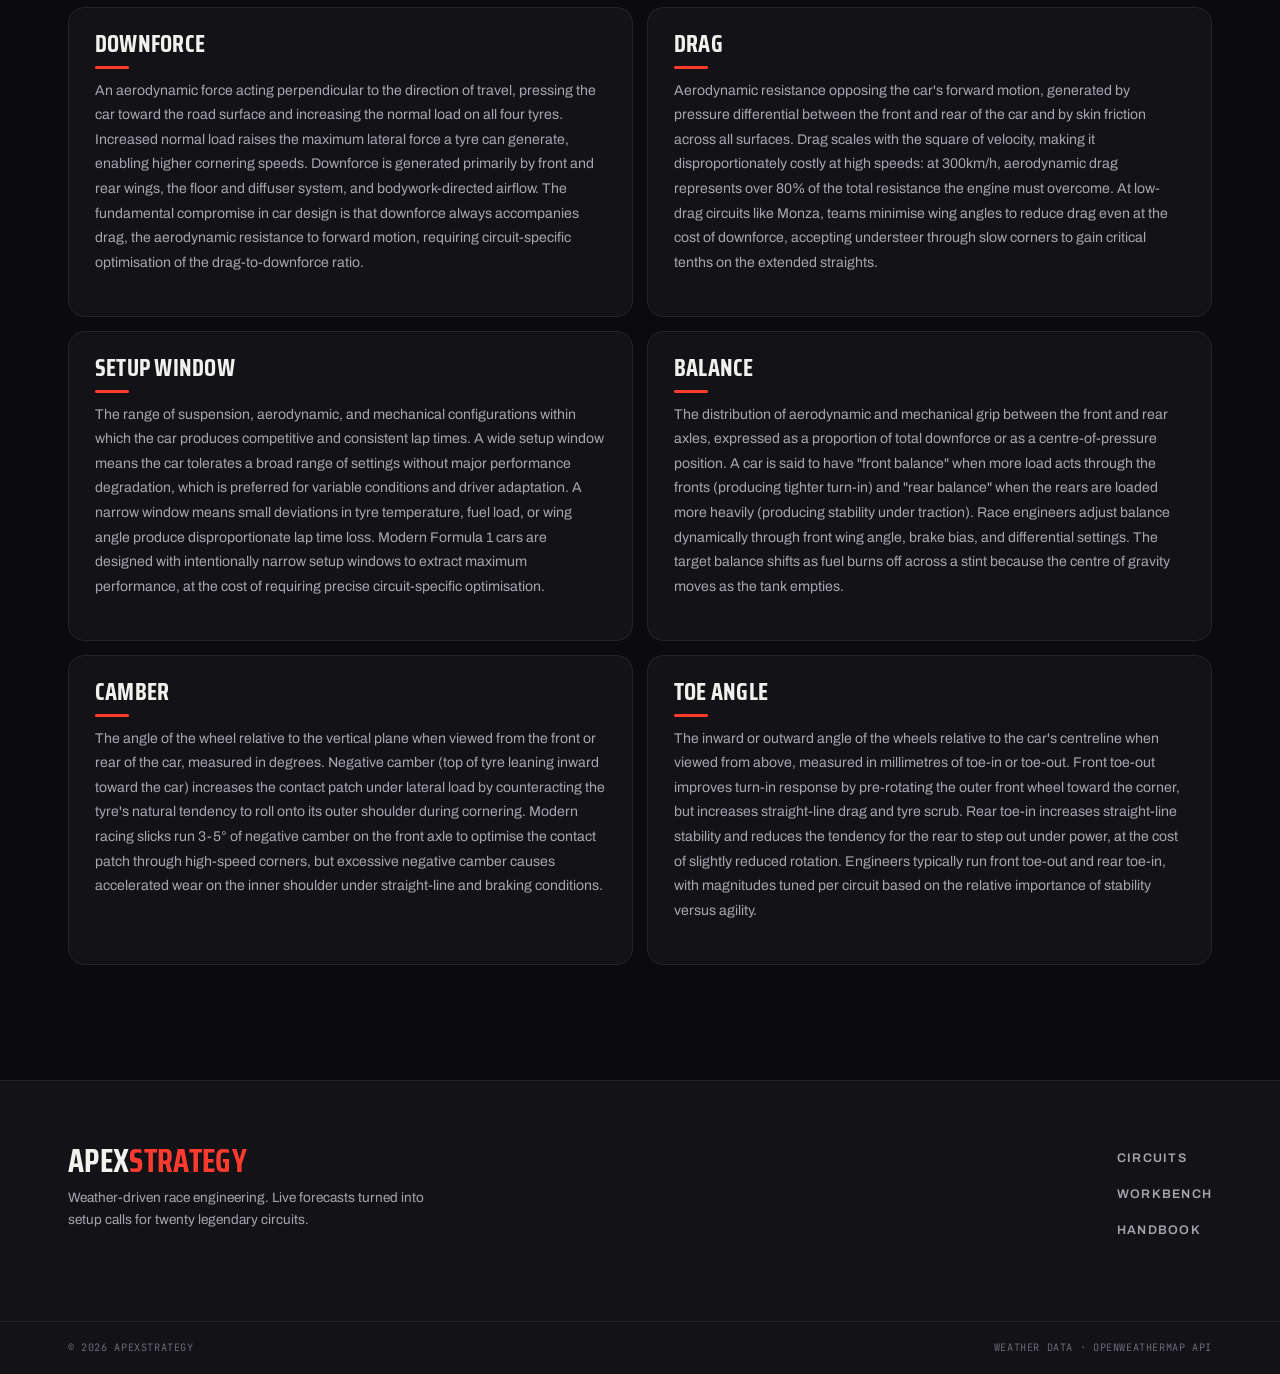
==== commit 9ed7ef37: "Redesigning the whole website" ====
--- a/handbook.html
+++ b/handbook.html
@@ -3,13 +3,13 @@
   <head>
     <meta charset="UTF-8" />
     <meta name="viewport" content="width=device-width, initial-scale=1.0" />
-    <title>APEXSTRATEGY // TELEMETRY HANDBOOK</title>
+    <title>ApexStrategy · The Handbook</title>
     <meta
       name="description"
-      content="ApexStrategy Telemetry Handbook — engineering reference for motorsport setup and race analysis."
+      content="ApexStrategy Handbook — engineering reference for motorsport setup and race analysis."
     />
-    <meta name="theme-color" content="#0b0d11" />
-    <meta property="og:title" content="ApexStrategy // Telemetry Handbook" />
+    <meta name="theme-color" content="#0b0b0e" />
+    <meta property="og:title" content="ApexStrategy · The Handbook" />
     <meta
       property="og:description"
       content="Engineering reference for motorsport setup, tyre compounds, aerodynamics and track types."
@@ -21,512 +21,209 @@
       href="https://cdn.jsdelivr.net/npm/bootstrap@5.3.0/dist/css/bootstrap.min.css"
     />
     <link rel="stylesheet" href="css/style.css" />
-
-    <style>
-      /*-- PAGE: handbook.html --*/
-
-      .hb-header {
-        padding: 18px 24px;
-        border-bottom: 1px solid var(--border);
-        background: var(--bg-panel);
-        display: flex;
-        align-items: flex-end;
-        justify-content: space-between;
-        gap: 16px;
-        flex-wrap: wrap;
-        position: relative;
-        overflow: hidden;
-      }
-
-      .hb-header .module-label {
-        font-family: var(--font-mono);
-        font-size: 0.6rem;
-        font-weight: 700;
-        color: var(--text-muted);
-        letter-spacing: 0.18em;
-        text-transform: uppercase;
-        display: block;
-        margin-bottom: 6px;
-      }
-
-      .hb-header h1 {
-        font-size: 1.25rem;
-        letter-spacing: 0.06em;
-        line-height: 1;
-      }
-
-      .hb-header .hb-rev {
-        font-family: var(--font-mono);
-        font-size: 0.68rem;
-        color: var(--text-muted);
-        margin-top: 6px;
-        letter-spacing: 0.08em;
-      }
-
-      .chapters-badge {
-        text-align: right;
-        flex-shrink: 0;
-      }
-
-      .chapters-badge .ch-num {
-        font-family: var(--font-mono);
-        font-size: 2rem;
-        font-weight: 700;
-        color: var(--neon);
-        line-height: 1;
-        display: block;
-        letter-spacing: -0.02em;
-      }
-
-      .chapters-badge .ch-label {
-        font-family: var(--font-ui);
-        font-size: 0.62rem;
-        font-weight: 600;
-        letter-spacing: 0.16em;
-        text-transform: uppercase;
-        color: var(--text-muted);
-        display: block;
-        margin-top: 4px;
-      }
-
-      /* ── Pane wrapper ── */
-      .hb-pane-body {
-        padding: 0 24px 24px;
-        max-width: 900px;
-      }
-
-      /* ── Section headers within panes ── */
-      .hb-section-title {
-        font-family: var(--font-mono);
-        font-size: 0.72rem;
-        font-weight: 700;
-        color: var(--text-muted);
-        letter-spacing: 0.16em;
-        text-transform: uppercase;
-        padding: 20px 0 10px;
-        border-bottom: 1px solid var(--border);
-        margin-bottom: 0;
-        display: block;
-      }
-
-      /* ── Compound cards ── */
-      .compound-grid {
-        display: grid;
-        grid-template-columns: repeat(auto-fill, minmax(240px, 1fr));
-        gap: 1px;
-        background: var(--border);
-        margin-top: 1px;
-      }
-
-      .compound-card {
-        background: var(--bg-panel);
-        padding: 0;
-        position: relative;
-      }
-
-      .compound-card-accent {
-        height: 3px;
-        width: 100%;
-      }
-
-      .compound-card-body {
-        padding: 14px 16px;
-      }
-
-      .compound-name {
-        font-family: var(--font-mono);
-        font-size: 0.95rem;
-        font-weight: 700;
-        color: var(--text-primary);
-        letter-spacing: 0.04em;
-        margin-bottom: 4px;
-      }
-
-      .compound-temp {
-        font-family: var(--font-ui);
-        font-size: 0.68rem;
-        color: var(--text-muted);
-        letter-spacing: 0.08em;
-        text-transform: uppercase;
-        margin-bottom: 12px;
-      }
-
-      .rating-row {
-        display: flex;
-        align-items: center;
-        gap: 8px;
-        margin-bottom: 6px;
-      }
-
-      .rating-label {
-        font-family: var(--font-ui);
-        font-size: 0.62rem;
-        font-weight: 600;
-        color: var(--text-muted);
-        letter-spacing: 0.1em;
-        text-transform: uppercase;
-        width: 76px;
-        flex-shrink: 0;
-      }
-
-      .rating-bar-track {
-        flex: 1;
-        height: 4px;
-        background: var(--border);
-        position: relative;
-      }
-
-      .rating-bar-fill {
-        height: 100%;
-        position: absolute;
-        left: 0;
-        top: 0;
-      }
-
-      .rating-num {
-        font-family: var(--font-mono);
-        font-size: 0.65rem;
-        color: var(--text-secondary);
-        width: 20px;
-        text-align: right;
-        flex-shrink: 0;
-      }
-
-      .compound-desc {
-        font-family: var(--font-ui);
-        font-size: 0.78rem;
-        color: var(--text-secondary);
-        line-height: 1.65;
-        margin-top: 10px;
-      }
-
-      /* ── Aero section ── */
-      .aero-section {
-        margin-top: 1px;
-        border-top: 1px solid var(--border);
-        padding-top: 16px;
-      }
-
-      .aero-section-title {
-        font-family: var(--font-mono);
-        font-size: 0.78rem;
-        font-weight: 700;
-        color: var(--neon);
-        letter-spacing: 0.06em;
-        text-transform: uppercase;
-        margin-bottom: 8px;
-      }
-
-      .aero-section-body {
-        font-family: var(--font-ui);
-        font-size: 0.84rem;
-        color: var(--text-secondary);
-        line-height: 1.75;
-        margin-bottom: 16px;
-      }
-
-      /* ── Track type cards ── */
-      .track-type-grid {
-        display: grid;
-        grid-template-columns: repeat(auto-fill, minmax(280px, 1fr));
-        gap: 1px;
-        background: var(--border);
-        margin-top: 20px;
-      }
-
-      .track-type-card {
-        background: var(--bg-panel);
-        padding: 0;
-      }
-
-      .track-type-header {
-        padding: 12px 16px;
-        border-bottom: 1px solid var(--border);
-        background: var(--bg-panel-alt);
-        display: flex;
-        align-items: center;
-        justify-content: space-between;
-      }
-
-      .track-type-name {
-        font-family: var(--font-mono);
-        font-size: 0.9rem;
-        font-weight: 700;
-        letter-spacing: 0.06em;
-      }
-
-      .track-type-body {
-        padding: 14px 16px;
-      }
-
-      .track-examples {
-        font-family: var(--font-ui);
-        font-size: 0.68rem;
-        color: var(--text-muted);
-        letter-spacing: 0.1em;
-        text-transform: uppercase;
-        margin-bottom: 10px;
-      }
-
-      .track-desc {
-        font-family: var(--font-ui);
-        font-size: 0.82rem;
-        color: var(--text-secondary);
-        line-height: 1.65;
-        margin-bottom: 12px;
-      }
-
-      .track-priorities-title {
-        font-family: var(--font-ui);
-        font-size: 0.65rem;
-        font-weight: 600;
-        color: var(--text-muted);
-        letter-spacing: 0.12em;
-        text-transform: uppercase;
-        margin-bottom: 6px;
-      }
-
-      .track-priority-item {
-        font-family: var(--font-mono);
-        font-size: 0.72rem;
-        color: var(--neon);
-        margin-bottom: 3px;
-        letter-spacing: 0.03em;
-      }
-
-      .track-priority-item::before {
-        content: "→ ";
-        color: var(--text-muted);
-      }
-
-      /* ── Responsive ── */
-      @media (max-width: 768px) {
-        .hb-header {
-          padding: 14px 16px;
-        }
-        .hb-pane-body {
-          padding: 0 16px 20px;
-        }
-        .compound-grid {
-          grid-template-columns: 1fr;
-        }
-        .track-type-grid {
-          grid-template-columns: 1fr;
-        }
-      }
-    </style>
   </head>
 
   <body class="boot-pending">
     <apex-nav></apex-nav>
 
     <!-- ═══════════════════════════════════════════════════════
-       PAGE HEADER
+       PAGE HERO
        ═══════════════════════════════════════════════════════ -->
-    <section class="hb-header bracket-corners" aria-labelledby="pageTitle">
-      <div class="hero-scanline" aria-hidden="true"></div>
-
-      <div>
-        <span class="module-label" aria-hidden="true"
-          >MODULE 03 // TELEMETRY HANDBOOK</span
-        >
-        <h1 class="apex-mono apex-cursor" id="pageTitle">TELEMETRY HANDBOOK</h1>
-        <p class="hb-rev">
-          ENGINEERING REFERENCE <span style="color: var(--border)">//</span> REV
-          2026.1
+    <header class="hb-hero" aria-labelledby="pageTitle">
+      <div class="hb-hero-inner">
+        <h1 id="pageTitle">THE HANDBOOK</h1>
+        <p class="section-lede">
+          Tyres, aerodynamics and the language of race engineering. Everything
+          the workbench assumes you know, explained in four chapters.
         </p>
       </div>
-
-      <div class="chapters-badge" aria-label="4 chapters">
-        <span class="ch-num">4</span>
-        <span class="ch-label">CHAPTERS</span>
+    </header>
+
+    <div class="hb-shell">
+      <!-- ═════════════════════════════════════════════════════
+         CHAPTER TABS
+         CUSTOM UI REQUIREMENT: tabbed navigation implemented in
+         JavaScript (js/TabController.js — ES6 class with ARIA
+         roles and arrow-key keyboard navigation).
+         ═════════════════════════════════════════════════════ -->
+      <div class="workbench-nav" role="tablist" aria-label="Handbook chapters">
+        <button
+          class="workbench-tab tab-active"
+          data-tab="terminology"
+          role="tab"
+        >
+          Terminology
+        </button>
+        <button class="workbench-tab" data-tab="compounds" role="tab">
+          Tyre Compounds
+        </button>
+        <button class="workbench-tab" data-tab="aero" role="tab">
+          Aerodynamics
+        </button>
+        <button class="workbench-tab" data-tab="tracks" role="tab">
+          Track Types
+        </button>
       </div>
-    </section>
-
-    <!-- ═══════════════════════════════════════════════════════
-       CHAPTER TABS
-       ═══════════════════════════════════════════════════════ -->
-    <div class="workbench-nav" role="tablist" aria-label="Handbook chapters">
-      <button
-        class="workbench-tab tab-active"
-        data-tab="terminology"
-        role="tab"
-      >
-        TERMINOLOGY
-      </button>
-      <button class="workbench-tab" data-tab="compounds" role="tab">
-        TYRE COMPOUNDS
-      </button>
-      <button class="workbench-tab" data-tab="aero" role="tab">
-        AERODYNAMICS
-      </button>
-      <button class="workbench-tab" data-tab="tracks" role="tab">
-        TRACK TYPES
-      </button>
-    </div>
-
-    <!-- ═══════════════════════════════════════════════════════
-       PANES
-       ═══════════════════════════════════════════════════════ -->
-    <main class="workbench-panes" id="hbPanes">
-      <!-- ╔═══════════════════════════════════════════════════╗
-         ║  PANE 1 — TERMINOLOGY                             ║
-         ╚═══════════════════════════════════════════════════╝ -->
-      <section
-        class="workbench-pane pane-active"
-        data-pane="terminology"
-        aria-label="Engineering terminology glossary"
-      >
-        <div class="hb-pane-body">
-          <span class="hb-section-title"
-            >ENGINEERING GLOSSARY — 12 ENTRIES</span
-          >
-
-          <dl>
-            <div class="handbook-entry">
-              <dt class="handbook-term">AMBIENT TEMPERATURE</dt>
-              <dd class="handbook-def">
+
+      <!-- ═════════════════════════════════════════════════════
+         PANES
+         ═════════════════════════════════════════════════════ -->
+      <main class="workbench-panes hb-panes" id="hbPanes">
+        <!-- ╔═══════════════════════════════════════════════════╗
+           ║  PANE 1 — TERMINOLOGY                             ║
+           ╚═══════════════════════════════════════════════════╝ -->
+        <section
+          class="workbench-pane pane-active"
+          data-pane="terminology"
+          aria-label="Engineering terminology glossary"
+        >
+          <div class="handbook-grid">
+            <div class="handbook-entry">
+              <h3 class="handbook-term">Ambient Temperature</h3>
+              <p class="handbook-def">
                 The air temperature measured at track level, typically 1.5m
                 above the asphalt surface. Ambient temperature directly
                 influences tyre compound behaviour by controlling the rate of
                 thermal energy transfer from the track surface into the tyre
-                carcass — colder air slows warm-up, requiring softer compounds
+                carcass: colder air slows warm-up, requiring softer compounds
                 or extended heat cycles. It also determines air density, which
                 affects aerodynamic downforce generation and engine intake
                 charge, with lower temperatures producing denser air and
                 marginally more power at equal throttle position.
-              </dd>
-            </div>
-
-            <div class="handbook-entry">
-              <dt class="handbook-term">TRACK TEMPERATURE</dt>
-              <dd class="handbook-def">
+              </p>
+            </div>
+
+            <div class="handbook-entry">
+              <h3 class="handbook-term">Track Temperature</h3>
+              <p class="handbook-def">
                 The surface temperature of the racing circuit asphalt, measured
-                at the contact layer — typically 10–30°C higher than ambient
-                depending on solar radiation, cloud cover, and the thermal
-                conductivity of the surface compound. Track temperature is the
-                primary determinant of tyre operating window: a surface below
-                15°C prevents soft compounds reaching working temperature, while
-                above 50°C risks thermal degradation even on hard compounds.
-                Street circuits on concrete surfaces heat more slowly than
-                permanent asphalt facilities due to concrete's lower thermal
-                conductivity.
-              </dd>
-            </div>
-
-            <div class="handbook-entry">
-              <dt class="handbook-term">TYRE DEGRADATION</dt>
-              <dd class="handbook-def">
+                at the contact layer. It is typically 10-30°C higher than
+                ambient depending on solar radiation, cloud cover, and the
+                thermal conductivity of the surface compound. Track temperature
+                is the primary determinant of tyre operating window: a surface
+                below 15°C prevents soft compounds reaching working
+                temperature, while above 50°C risks thermal degradation even on
+                hard compounds. Street circuits on concrete surfaces heat more
+                slowly than permanent asphalt facilities due to concrete's
+                lower thermal conductivity.
+              </p>
+            </div>
+
+            <div class="handbook-entry">
+              <h3 class="handbook-term">Tyre Degradation</h3>
+              <p class="handbook-def">
                 The progressive physical breakdown of the tyre compound's
                 contact surface through mechanical abrasion, thermal overload,
                 and chemical decomposition of the rubber polymer chains.
                 Degradation occurs in three phases: surface grain loss (minor
                 performance drop), blistering (gas pockets forming inside the
-                compound, causing sudden grip loss), and structural delamination
-                (catastrophic failure). Engineers distinguish between "deg" —
-                linear performance loss manageable within a stint — and "cliff"
-                — the abrupt grip drop when thermal thresholds are breached.
-              </dd>
-            </div>
-
-            <div class="handbook-entry">
-              <dt class="handbook-term">AIR DENSITY</dt>
-              <dd class="handbook-def">
-                The mass of air per unit volume, governed primarily by altitude,
-                temperature, and humidity. At higher altitudes such as Mexico
-                City (2,285m), air density is approximately 24% lower than sea
-                level, reducing aerodynamic downforce by the same proportion
-                because lift and drag forces scale with density. Lower air
-                density also reduces the mass flow through engine intake
-                systems, affecting combustion efficiency and requiring adjusted
-                fuel mixture maps. Teams pre-calculate altitude correction
-                factors for wing angles and ERS deployment profiles before each
-                event.
-              </dd>
-            </div>
-
-            <div class="handbook-entry">
-              <dt class="handbook-term">UNDERSTEER</dt>
-              <dd class="handbook-def">
+                compound, causing sudden grip loss), and structural
+                delamination (catastrophic failure). Engineers distinguish
+                between "deg", the linear performance loss manageable within a
+                stint, and "cliff", the abrupt grip drop when thermal
+                thresholds are breached.
+              </p>
+            </div>
+
+            <div class="handbook-entry">
+              <h3 class="handbook-term">Air Density</h3>
+              <p class="handbook-def">
+                The mass of air per unit volume, governed primarily by
+                altitude, temperature, and humidity. At higher altitudes such
+                as Mexico City (2,285m), air density is approximately 24% lower
+                than sea level, reducing aerodynamic downforce by the same
+                proportion because lift and drag forces scale with density.
+                Lower air density also reduces the mass flow through engine
+                intake systems, affecting combustion efficiency and requiring
+                adjusted fuel mixture maps. Teams pre-calculate altitude
+                correction factors for wing angles and ERS deployment profiles
+                before each event.
+              </p>
+            </div>
+
+            <div class="handbook-entry">
+              <h3 class="handbook-term">Understeer</h3>
+              <p class="handbook-def">
                 A handling condition where the front tyres reach their lateral
                 force limit before the rears, causing the car to follow a wider
-                radius than the driver intends — the front end "washes out"
+                radius than the driver intends: the front end "washes out"
                 toward the outside of the corner. Understeer typically results
                 from excessive front tyre temperature, insufficient front
                 downforce, excessive entry speed, or a centre of gravity biased
                 too far rearward. Engineers address it by increasing front wing
                 angle, adjusting front tyre camber toward negative, or
                 transferring aerodynamic balance toward the front axle.
-              </dd>
-            </div>
-
-            <div class="handbook-entry">
-              <dt class="handbook-term">OVERSTEER</dt>
-              <dd class="handbook-def">
+              </p>
+            </div>
+
+            <div class="handbook-entry">
+              <h3 class="handbook-term">Oversteer</h3>
+              <p class="handbook-def">
                 A handling condition where the rear tyres saturate before the
-                fronts, causing the rear of the car to step outward in rotation
-                — the car turns more sharply than intended, with the tail
-                attempting to overtake the nose. Oversteer is often faster in
-                raw lap time terms if the driver can exploit the rotation, but
-                it dramatically accelerates rear tyre wear and can become
+                fronts, causing the rear of the car to step outward in
+                rotation: the car turns more sharply than intended, with the
+                tail attempting to overtake the nose. Oversteer is often faster
+                in raw lap time terms if the driver can exploit the rotation,
+                but it dramatically accelerates rear tyre wear and can become
                 unmanageable under high-energy inputs. Engineers balance it via
                 rear wing angle, rear tyre pressure, and differential settings
-                that control the locking ramp behaviour under power application.
-              </dd>
-            </div>
-
-            <div class="handbook-entry">
-              <dt class="handbook-term">DOWNFORCE</dt>
-              <dd class="handbook-def">
+                that control the locking ramp behaviour under power
+                application.
+              </p>
+            </div>
+
+            <div class="handbook-entry">
+              <h3 class="handbook-term">Downforce</h3>
+              <p class="handbook-def">
                 An aerodynamic force acting perpendicular to the direction of
                 travel, pressing the car toward the road surface and increasing
                 the normal load on all four tyres. Increased normal load raises
                 the maximum lateral force a tyre can generate, enabling higher
                 cornering speeds. Downforce is generated primarily by front and
-                rear wings, the floor and diffuser system, and bodywork-directed
-                airflow. The fundamental compromise in car design is that
-                downforce always accompanies drag — the aerodynamic resistance
-                to forward motion — requiring circuit-specific optimisation of
-                the drag-to-downforce ratio.
-              </dd>
-            </div>
-
-            <div class="handbook-entry">
-              <dt class="handbook-term">DRAG</dt>
-              <dd class="handbook-def">
+                rear wings, the floor and diffuser system, and
+                bodywork-directed airflow. The fundamental compromise in car
+                design is that downforce always accompanies drag, the
+                aerodynamic resistance to forward motion, requiring
+                circuit-specific optimisation of the drag-to-downforce ratio.
+              </p>
+            </div>
+
+            <div class="handbook-entry">
+              <h3 class="handbook-term">Drag</h3>
+              <p class="handbook-def">
                 Aerodynamic resistance opposing the car's forward motion,
-                generated by pressure differential between the front and rear of
-                the car and by skin friction across all surfaces. Drag scales
-                with the square of velocity, making it disproportionately costly
-                at high speeds — at 300km/h, aerodynamic drag represents over
-                80% of the total resistance the engine must overcome. At
-                low-drag circuits like Monza, teams minimise wing angles to
-                reduce drag even at the cost of downforce, accepting understeer
-                through slow corners to gain critical tenths on the extended
-                straights.
-              </dd>
-            </div>
-
-            <div class="handbook-entry">
-              <dt class="handbook-term">SETUP WINDOW</dt>
-              <dd class="handbook-def">
+                generated by pressure differential between the front and rear
+                of the car and by skin friction across all surfaces. Drag
+                scales with the square of velocity, making it
+                disproportionately costly at high speeds: at 300km/h,
+                aerodynamic drag represents over 80% of the total resistance
+                the engine must overcome. At low-drag circuits like Monza,
+                teams minimise wing angles to reduce drag even at the cost of
+                downforce, accepting understeer through slow corners to gain
+                critical tenths on the extended straights.
+              </p>
+            </div>
+
+            <div class="handbook-entry">
+              <h3 class="handbook-term">Setup Window</h3>
+              <p class="handbook-def">
                 The range of suspension, aerodynamic, and mechanical
                 configurations within which the car produces competitive and
                 consistent lap times. A wide setup window means the car
                 tolerates a broad range of settings without major performance
-                degradation — preferred for variable conditions and driver
-                adaptation. A narrow window means small deviations in tyre
-                temperature, fuel load, or wing angle produce disproportionate
-                lap time loss. Modern Formula 1 cars are designed with
-                intentionally narrow setup windows to extract maximum
-                performance, at the cost of requiring precise circuit-specific
-                optimisation.
-              </dd>
-            </div>
-
-            <div class="handbook-entry">
-              <dt class="handbook-term">BALANCE</dt>
-              <dd class="handbook-def">
+                degradation, which is preferred for variable conditions and
+                driver adaptation. A narrow window means small deviations in
+                tyre temperature, fuel load, or wing angle produce
+                disproportionate lap time loss. Modern Formula 1 cars are
+                designed with intentionally narrow setup windows to extract
+                maximum performance, at the cost of requiring precise
+                circuit-specific optimisation.
+              </p>
+            </div>
+
+            <div class="handbook-entry">
+              <h3 class="handbook-term">Balance</h3>
+              <p class="handbook-def">
                 The distribution of aerodynamic and mechanical grip between the
                 front and rear axles, expressed as a proportion of total
                 downforce or as a centre-of-pressure position. A car is said to
@@ -534,31 +231,31 @@
                 (producing tighter turn-in) and "rear balance" when the rears
                 are loaded more heavily (producing stability under traction).
                 Race engineers adjust balance dynamically through front wing
-                angle, brake bias, and differential settings — the target
+                angle, brake bias, and differential settings. The target
                 balance shifts as fuel burns off across a stint because the
                 centre of gravity moves as the tank empties.
-              </dd>
-            </div>
-
-            <div class="handbook-entry">
-              <dt class="handbook-term">CAMBER</dt>
-              <dd class="handbook-def">
+              </p>
+            </div>
+
+            <div class="handbook-entry">
+              <h3 class="handbook-term">Camber</h3>
+              <p class="handbook-def">
                 The angle of the wheel relative to the vertical plane when
                 viewed from the front or rear of the car, measured in degrees.
                 Negative camber (top of tyre leaning inward toward the car)
-                increases the contact patch under lateral load by counteracting
-                the tyre's natural tendency to roll onto its outer shoulder
-                during cornering. Modern racing slicks run 3–5° of negative
-                camber on the front axle to optimise the contact patch through
-                high-speed corners, but excessive negative camber causes
-                accelerated wear on the inner shoulder under straight-line and
-                braking conditions.
-              </dd>
-            </div>
-
-            <div class="handbook-entry">
-              <dt class="handbook-term">TOE ANGLE</dt>
-              <dd class="handbook-def">
+                increases the contact patch under lateral load by
+                counteracting the tyre's natural tendency to roll onto its
+                outer shoulder during cornering. Modern racing slicks run 3-5°
+                of negative camber on the front axle to optimise the contact
+                patch through high-speed corners, but excessive negative camber
+                causes accelerated wear on the inner shoulder under
+                straight-line and braking conditions.
+              </p>
+            </div>
+
+            <div class="handbook-entry">
+              <h3 class="handbook-term">Toe Angle</h3>
+              <p class="handbook-def">
                 The inward or outward angle of the wheels relative to the car's
                 centreline when viewed from above, measured in millimetres of
                 toe-in or toe-out. Front toe-out improves turn-in response by
@@ -566,28 +263,22 @@
                 increases straight-line drag and tyre scrub. Rear toe-in
                 increases straight-line stability and reduces the tendency for
                 the rear to step out under power, at the cost of slightly
-                reduced rotation. Engineers typically run front toe-out and rear
-                toe-in, with magnitudes tuned per circuit based on the relative
-                importance of stability versus agility.
-              </dd>
-            </div>
-          </dl>
-        </div>
-      </section>
-
-      <!-- ╔═══════════════════════════════════════════════════╗
-         ║  PANE 2 — TYRE COMPOUNDS                          ║
-         ╚═══════════════════════════════════════════════════╝ -->
-      <section
-        class="workbench-pane"
-        data-pane="compounds"
-        aria-label="Tyre compound reference"
-      >
-        <div class="hb-pane-body" style="max-width: 100%">
-          <span class="hb-section-title"
-            >PIRELLI COMPOUND GUIDE — 7 COMPOUNDS</span
-          >
-
+                reduced rotation. Engineers typically run front toe-out and
+                rear toe-in, with magnitudes tuned per circuit based on the
+                relative importance of stability versus agility.
+              </p>
+            </div>
+          </div>
+        </section>
+
+        <!-- ╔═══════════════════════════════════════════════════╗
+           ║  PANE 2 — TYRE COMPOUNDS                          ║
+           ╚═══════════════════════════════════════════════════╝ -->
+        <section
+          class="workbench-pane"
+          data-pane="compounds"
+          aria-label="Tyre compound reference"
+        >
           <div class="compound-grid">
             <!-- C1 HARD -->
             <div class="compound-card">
@@ -596,10 +287,10 @@
                 style="background: #e8e8e8"
               ></div>
               <div class="compound-card-body">
-                <div class="compound-name">C1 — HARD</div>
-                <div class="compound-temp">OPTIMAL RANGE: 35–55°C TRACK</div>
-                <div class="rating-row">
-                  <div class="rating-label">DURABILITY</div>
+                <div class="compound-name">C1 · Hard</div>
+                <div class="compound-temp">Optimal range: 35-55°C track</div>
+                <div class="rating-row">
+                  <div class="rating-label">Durability</div>
                   <div class="rating-bar-track">
                     <div
                       class="rating-bar-fill"
@@ -609,11 +300,11 @@
                   <div class="rating-num">10</div>
                 </div>
                 <div class="rating-row">
-                  <div class="rating-label">PERFORMANCE</div>
-                  <div class="rating-bar-track">
-                    <div
-                      class="rating-bar-fill"
-                      style="width: 30%; background: var(--neon)"
+                  <div class="rating-label">Performance</div>
+                  <div class="rating-bar-track">
+                    <div
+                      class="rating-bar-fill"
+                      style="width: 30%; background: var(--accent)"
                     ></div>
                   </div>
                   <div class="rating-num">3</div>
@@ -622,7 +313,7 @@
                   The hardest and most durable compound in the dry range,
                   designed for circuits with high abrasion surfaces or extreme
                   track temperatures. C1 generates peak grip only after
-                  extensive thermal build-up, making out-laps critical —
+                  extensive thermal build-up, making out-laps critical:
                   engineers specify careful sector-by-sector energy input on
                   formation and safety-car laps to avoid running the first
                   competitive lap cold.
@@ -637,10 +328,10 @@
                 style="background: #f5c842"
               ></div>
               <div class="compound-card-body">
-                <div class="compound-name">C2 — MEDIUM</div>
-                <div class="compound-temp">OPTIMAL RANGE: 25–45°C TRACK</div>
-                <div class="rating-row">
-                  <div class="rating-label">DURABILITY</div>
+                <div class="compound-name">C2 · Medium</div>
+                <div class="compound-temp">Optimal range: 25-45°C track</div>
+                <div class="rating-row">
+                  <div class="rating-label">Durability</div>
                   <div class="rating-bar-track">
                     <div
                       class="rating-bar-fill"
@@ -650,11 +341,11 @@
                   <div class="rating-num">7</div>
                 </div>
                 <div class="rating-row">
-                  <div class="rating-label">PERFORMANCE</div>
-                  <div class="rating-bar-track">
-                    <div
-                      class="rating-bar-fill"
-                      style="width: 50%; background: var(--neon)"
+                  <div class="rating-label">Performance</div>
+                  <div class="rating-bar-track">
+                    <div
+                      class="rating-bar-fill"
+                      style="width: 50%; background: var(--accent)"
                     ></div>
                   </div>
                   <div class="rating-num">5</div>
@@ -677,10 +368,10 @@
                 style="background: #e8611a"
               ></div>
               <div class="compound-card-body">
-                <div class="compound-name">C3 — SOFT</div>
-                <div class="compound-temp">OPTIMAL RANGE: 15–35°C TRACK</div>
-                <div class="rating-row">
-                  <div class="rating-label">DURABILITY</div>
+                <div class="compound-name">C3 · Soft</div>
+                <div class="compound-temp">Optimal range: 15-35°C track</div>
+                <div class="rating-row">
+                  <div class="rating-label">Durability</div>
                   <div class="rating-bar-track">
                     <div
                       class="rating-bar-fill"
@@ -690,11 +381,11 @@
                   <div class="rating-num">4</div>
                 </div>
                 <div class="rating-row">
-                  <div class="rating-label">PERFORMANCE</div>
-                  <div class="rating-bar-track">
-                    <div
-                      class="rating-bar-fill"
-                      style="width: 75%; background: var(--neon)"
+                  <div class="rating-label">Performance</div>
+                  <div class="rating-bar-track">
+                    <div
+                      class="rating-bar-fill"
+                      style="width: 75%; background: var(--accent)"
                     ></div>
                   </div>
                   <div class="rating-num">7.5</div>
@@ -704,9 +395,9 @@
                   temperatures, C3 reaches operating temperature within one to
                   two laps and generates the highest peak grip of the
                   dry-weather range. Its short operating window means engineers
-                  closely monitor tread surface temperature every lap, typically
-                  planning stints of 10–18 laps before degradation becomes a
-                  pace liability.
+                  closely monitor tread surface temperature every lap,
+                  typically planning stints of 10-18 laps before degradation
+                  becomes a pace liability.
                 </div>
               </div>
             </div>
@@ -718,10 +409,10 @@
                 style="background: #cc1a1a"
               ></div>
               <div class="compound-card-body">
-                <div class="compound-name">C4 — SUPER SOFT</div>
-                <div class="compound-temp">OPTIMAL RANGE: 10–28°C TRACK</div>
-                <div class="rating-row">
-                  <div class="rating-label">DURABILITY</div>
+                <div class="compound-name">C4 · Super Soft</div>
+                <div class="compound-temp">Optimal range: 10-28°C track</div>
+                <div class="rating-row">
+                  <div class="rating-label">Durability</div>
                   <div class="rating-bar-track">
                     <div
                       class="rating-bar-fill"
@@ -731,11 +422,11 @@
                   <div class="rating-num">2</div>
                 </div>
                 <div class="rating-row">
-                  <div class="rating-label">PERFORMANCE</div>
-                  <div class="rating-bar-track">
-                    <div
-                      class="rating-bar-fill"
-                      style="width: 88%; background: var(--neon)"
+                  <div class="rating-label">Performance</div>
+                  <div class="rating-bar-track">
+                    <div
+                      class="rating-bar-fill"
+                      style="width: 88%; background: var(--accent)"
                     ></div>
                   </div>
                   <div class="rating-num">9</div>
@@ -758,10 +449,10 @@
                 style="background: #8b0000"
               ></div>
               <div class="compound-card-body">
-                <div class="compound-name">C5 — ULTRA SOFT</div>
-                <div class="compound-temp">OPTIMAL RANGE: 5–22°C TRACK</div>
-                <div class="rating-row">
-                  <div class="rating-label">DURABILITY</div>
+                <div class="compound-name">C5 · Ultra Soft</div>
+                <div class="compound-temp">Optimal range: 5-22°C track</div>
+                <div class="rating-row">
+                  <div class="rating-label">Durability</div>
                   <div class="rating-bar-track">
                     <div
                       class="rating-bar-fill"
@@ -771,11 +462,11 @@
                   <div class="rating-num">1</div>
                 </div>
                 <div class="rating-row">
-                  <div class="rating-label">PERFORMANCE</div>
-                  <div class="rating-bar-track">
-                    <div
-                      class="rating-bar-fill"
-                      style="width: 100%; background: var(--neon)"
+                  <div class="rating-label">Performance</div>
+                  <div class="rating-bar-track">
+                    <div
+                      class="rating-bar-fill"
+                      style="width: 100%; background: var(--accent)"
                     ></div>
                   </div>
                   <div class="rating-num">10</div>
@@ -786,7 +477,7 @@
                   track rubber is minimal. C5 can degrade to the point of
                   structural blistering within a single high-load lap under hot
                   track conditions. Its use in race conditions is rare and
-                  typically defensive — deployed by a car that needs to build a
+                  typically defensive, deployed by a car that needs to build a
                   large enough gap to survive a single aggressive stint.
                 </div>
               </div>
@@ -799,12 +490,12 @@
                 style="background: #1a8a3a"
               ></div>
               <div class="compound-card-body">
-                <div class="compound-name">INTERMEDIATE</div>
+                <div class="compound-name">Intermediate</div>
                 <div class="compound-temp">
-                  WATER FILM: 0.5–3mm / DRYING OR LIGHT RAIN
-                </div>
-                <div class="rating-row">
-                  <div class="rating-label">WET PERF.</div>
+                  Water film: 0.5-3mm · drying or light rain
+                </div>
+                <div class="rating-row">
+                  <div class="rating-label">Wet perf.</div>
                   <div class="rating-bar-track">
                     <div
                       class="rating-bar-fill"
@@ -814,11 +505,11 @@
                   <div class="rating-num">6.5</div>
                 </div>
                 <div class="rating-row">
-                  <div class="rating-label">DRY PERF.</div>
-                  <div class="rating-bar-track">
-                    <div
-                      class="rating-bar-fill"
-                      style="width: 35%; background: var(--neon)"
+                  <div class="rating-label">Dry perf.</div>
+                  <div class="rating-bar-track">
+                    <div
+                      class="rating-bar-fill"
+                      style="width: 35%; background: var(--accent)"
                     ></div>
                   </div>
                   <div class="rating-num">3.5</div>
@@ -827,10 +518,10 @@
                   The crossover compound, designed for a drying track or light
                   rain where the full wet is too aggressive and dry slicks
                   cannot generate sufficient temperature. The intermediate's
-                  tread pattern channels water away from the contact patch while
-                  retaining enough slick area for thermal stability. The
+                  tread pattern channels water away from the contact patch
+                  while retaining enough slick area for thermal stability. The
                   transition window to slick tyres is the most strategically
-                  critical decision in any wet race, typically timed 2–3 laps
+                  critical decision in any wet race, typically timed 2-3 laps
                   after the driver reports consistent warmth across all four
                   tyres.
                 </div>
@@ -844,10 +535,10 @@
                 style="background: #1a4488"
               ></div>
               <div class="compound-card-body">
-                <div class="compound-name">FULL WET</div>
-                <div class="compound-temp">WATER FILM: 3mm+ / ACTIVE RAIN</div>
-                <div class="rating-row">
-                  <div class="rating-label">WET PERF.</div>
+                <div class="compound-name">Full Wet</div>
+                <div class="compound-temp">Water film: 3mm+ · active rain</div>
+                <div class="rating-row">
+                  <div class="rating-label">Wet perf.</div>
                   <div class="rating-bar-track">
                     <div
                       class="rating-bar-fill"
@@ -857,11 +548,11 @@
                   <div class="rating-num">10</div>
                 </div>
                 <div class="rating-row">
-                  <div class="rating-label">DRY PERF.</div>
-                  <div class="rating-bar-track">
-                    <div
-                      class="rating-bar-fill"
-                      style="width: 10%; background: var(--neon)"
+                  <div class="rating-label">Dry perf.</div>
+                  <div class="rating-bar-track">
+                    <div
+                      class="rating-bar-fill"
+                      style="width: 10%; background: var(--accent)"
                     ></div>
                   </div>
                   <div class="rating-num">1</div>
@@ -870,7 +561,7 @@
                   The only compound rated for standing water and heavy rain,
                   with deep circumferential grooves displacing up to 65 litres
                   of water per second at race speed. Full wet tyres overheat
-                  extremely rapidly on a drying surface — running them 2–3 laps
+                  extremely rapidly on a drying surface: running them 2-3 laps
                   after conditions are intermediate produces surface
                   temperatures that delaminate the tread structure within
                   minutes. Race control typically declares an intermediate
@@ -879,155 +570,136 @@
               </div>
             </div>
           </div>
-        </div>
-      </section>
-
-      <!-- ╔═══════════════════════════════════════════════════╗
-         ║  PANE 3 — AERODYNAMICS                            ║
-         ╚═══════════════════════════════════════════════════╝ -->
-      <section
-        class="workbench-pane"
-        data-pane="aero"
-        aria-label="Aerodynamics reference"
-      >
-        <div class="hb-pane-body">
-          <span class="hb-section-title">AERODYNAMIC SYSTEMS OVERVIEW</span>
-
-          <!-- SECTION A: FRONT WING -->
+        </section>
+
+        <!-- ╔═══════════════════════════════════════════════════╗
+           ║  PANE 3 — AERODYNAMICS                            ║
+           ╚═══════════════════════════════════════════════════╝ -->
+        <section
+          class="workbench-pane"
+          data-pane="aero"
+          aria-label="Aerodynamics reference"
+        >
+          <!-- FRONT WING -->
           <div class="aero-section">
-            <div class="aero-section-title">A. FRONT WING</div>
-            <div class="aero-section-body">
+            <h3 class="aero-section-title">The Front Wing</h3>
+            <p class="aero-section-body">
               The front wing is a multi-element cascade of aerofoil sections
               spanning the full width of the car ahead of the front axle. Its
               primary function is dual: generating downforce on the front axle
               to establish the car's aerodynamic balance, and conditioning the
-              airflow entering the car's floor, bargeboard region, and sidepods.
-              Because the front wing operates in ground effect, its downforce
-              generation is highly sensitive to ride height — a 5mm increase in
-              front ride height reduces front downforce by as much as 8% on
-              modern cars, making spring rates and heave damping critical
-              aerodynamic parameters as well as mechanical ones.
-            </div>
-
-            <div
-              class="row g-0"
-              style="border: 1px solid var(--border); margin-top: 4px"
-            >
-              <div
-                class="rec-block"
-                style="margin: 0; border-left-color: var(--neon)"
-              >
-                <div class="rec-title">LOW ANGLE (2–4°)</div>
+              airflow entering the car's floor, bargeboard region, and
+              sidepods. Because the front wing operates in ground effect, its
+              downforce generation is highly sensitive to ride height: a 5mm
+              increase in front ride height reduces front downforce by as much
+              as 8% on modern cars, making spring rates and heave damping
+              critical aerodynamic parameters as well as mechanical ones.
+            </p>
+
+            <div class="aero-angle-grid">
+              <div class="rec-block">
+                <div class="rec-title">Low angle (2-4°)</div>
                 <div class="rec-value">LOW-DRAG CIRCUITS</div>
                 <div class="rec-reason">
                   Monza, Red Bull Ring, Spa back straight. Minimum viable
-                  downforce for front-end stability. Accepts moderate understeer
-                  through slow corners in exchange for maximum straight-line
-                  speed. Small adjustment here has large lap time impact on
-                  power-sensitive layouts.
-                </div>
-              </div>
-              <div class="rec-block rec-warning" style="margin: 0">
-                <div class="rec-title">MEDIUM ANGLE (6–10°)</div>
+                  downforce for front-end stability. Accepts moderate
+                  understeer through slow corners in exchange for maximum
+                  straight-line speed.
+                </div>
+              </div>
+              <div class="rec-block rec-warning">
+                <div class="rec-title">Medium angle (6-10°)</div>
                 <div class="rec-value">BALANCED CIRCUITS</div>
                 <div class="rec-reason">
                   Silverstone, Barcelona, COTA. Balanced compromise between
                   cornering performance and straight-line efficiency. The most
-                  common starting point for setup development — teams typically
-                  arrive with medium-angle baselines and adjust from real-world
-                  data.
-                </div>
-              </div>
-              <div
-                class="rec-block"
-                style="margin: 0; border-left-color: var(--accent-street)"
-              >
-                <div class="rec-title">HIGH ANGLE (12–16°)</div>
+                  common starting point for setup development.
+                </div>
+              </div>
+              <div class="rec-block rec-critical">
+                <div class="rec-title">High angle (12-16°)</div>
                 <div class="rec-value">HIGH-DOWNFORCE CIRCUITS</div>
                 <div class="rec-reason">
                   Monaco, Singapore, Hungary. Maximum front downforce for
-                  slow-corner rotation and aggressive trail-braking. The
-                  corresponding drag penalty is acceptable when no long
-                  straights exist. High front wing angle without matching rear
-                  adjustment produces snap oversteer on power application.
+                  slow-corner rotation and aggressive trail-braking. Acceptable
+                  drag penalty when no long straights exist.
                 </div>
               </div>
             </div>
           </div>
 
-          <!-- SECTION B: REAR WING -->
+          <!-- REAR WING -->
           <div class="aero-section">
-            <div class="aero-section-title">B. REAR WING &amp; DRS</div>
-            <div class="aero-section-body">
+            <h3 class="aero-section-title">The Rear Wing &amp; DRS</h3>
+            <p class="aero-section-body">
               The rear wing operates in undisturbed freestream air well behind
               the car body and is the primary downforce-generating element on
               the rear axle. Unlike the front wing, it is not aerodynamically
-              coupled to the floor's performance — changes to rear wing angle
+              coupled to the floor's performance: changes to rear wing angle
               alter rear downforce and drag independently. The rear wing's most
               significant design constraint is that increasing downforce always
               increases drag, directly opposing the engine on the following
               straight. The Drag Reduction System (DRS) partially resolves this
-              by allowing the driver to open a 50–75mm slot in the rear wing's
-              main plane on designated straights, reducing drag by approximately
-              10–13 drag counts and adding 12–20km/h of top speed — sufficient
-              to enable passing manoeuvres in most conditions.
-            </div>
+              by allowing the driver to open a 50-75mm slot in the rear wing's
+              main plane on designated straights, reducing drag by
+              approximately 10-13 drag counts and adding 12-20km/h of top
+              speed, sufficient to enable passing manoeuvres in most
+              conditions.
+            </p>
           </div>
 
-          <!-- SECTION C: FLOOR & DIFFUSER -->
+          <!-- FLOOR & DIFFUSER -->
           <div class="aero-section">
-            <div class="aero-section-title">
-              C. FLOOR, DIFFUSER &amp; GROUND EFFECT
-            </div>
-            <div class="aero-section-body">
-              The floor of the car — the large, flat or sculpted underside
-              surface between the front and rear axles — generates downforce
-              through the Venturi principle: as air accelerates through the
-              narrowing channel between the floor and road surface, its pressure
-              drops, creating suction that pulls the car downward. The diffuser
-              at the rear of the floor decelerates and expands this
-              high-velocity underfloor air, recovering pressure cleanly and
-              extracting maximum downforce. Modern ground-effect floors generate
-              40–60% of a car's total downforce with far lower drag than
-              equivalent wing-generated downforce, making ride height management
-              critical: a 1mm reduction in rear ride height can add 15–20 points
-              of downforce at high speed, but risks catastrophic porpoising —
-              aerodynamic stall — if the floor runs too close to the ground.
-              Engineers target a minimum ride height that exploits ground effect
-              without triggering stall, verified through simulation and floor
-              rake sensor data during free practice sessions.
-            </div>
+            <h3 class="aero-section-title">
+              Floor, Diffuser &amp; Ground Effect
+            </h3>
+            <p class="aero-section-body">
+              The floor of the car, the large sculpted underside surface
+              between the front and rear axles, generates downforce through the
+              Venturi principle: as air accelerates through the narrowing
+              channel between the floor and road surface, its pressure drops,
+              creating suction that pulls the car downward. The diffuser at the
+              rear of the floor decelerates and expands this high-velocity
+              underfloor air, recovering pressure cleanly and extracting
+              maximum downforce. Modern ground-effect floors generate 40-60% of
+              a car's total downforce with far lower drag than equivalent
+              wing-generated downforce, making ride height management critical:
+              a 1mm reduction in rear ride height can add 15-20 points of
+              downforce at high speed, but risks catastrophic porpoising
+              (aerodynamic stall) if the floor runs too close to the ground.
+              Engineers target a minimum ride height that exploits ground
+              effect without triggering stall, verified through simulation and
+              floor rake sensor data during free practice sessions.
+            </p>
           </div>
-        </div>
-      </section>
-
-      <!-- ╔═══════════════════════════════════════════════════╗
-         ║  PANE 4 — TRACK TYPES                             ║
-         ╚═══════════════════════════════════════════════════╝ -->
-      <section
-        class="workbench-pane"
-        data-pane="tracks"
-        aria-label="Circuit type reference"
-      >
-        <div class="hb-pane-body" style="max-width: 100%">
-          <span class="hb-section-title">CIRCUIT CLASSIFICATION — 4 TYPES</span>
-
+        </section>
+
+        <!-- ╔═══════════════════════════════════════════════════╗
+           ║  PANE 4 — TRACK TYPES                             ║
+           ╚═══════════════════════════════════════════════════╝ -->
+        <section
+          class="workbench-pane"
+          data-pane="tracks"
+          aria-label="Circuit type reference"
+        >
           <div class="track-type-grid">
             <!-- TECHNICAL -->
-            <div class="track-type-card tele-panel bracket-corners">
+            <div class="track-type-card">
               <div class="track-type-header">
-                <div class="track-type-name text-neon">TECHNICAL</div>
-                <span class="circuit-card-type type-technical">TYPE 1</span>
+                <div class="track-type-name" style="color: var(--accent-technical)">
+                  Technical
+                </div>
+                <span class="circuit-card-type type-technical">Type 1</span>
               </div>
               <div class="track-type-body">
                 <div class="track-examples">
-                  EXAMPLES: Monaco · Hungaroring · Singapore · Imola
+                  Monaco · Hungaroring · Singapore · Imola
                 </div>
                 <div class="track-desc">
                   Dominated by slow to medium-speed corners, multiple direction
                   changes, and limited opportunity for sustained high-speed
-                  running. Mechanical grip — delivered by suspension geometry,
-                  tyre contact patch, and differential calibration — outweighs
+                  running. Mechanical grip, delivered by suspension geometry,
+                  tyre contact patch, and differential calibration, outweighs
                   aerodynamic grip in lap time contribution. Drivers spend a
                   high proportion of each lap at partial throttle, making
                   traction out of corners the dominant performance variable.
@@ -1035,7 +707,7 @@
                   rotation through the apex, and aggressive early power
                   application without spinning.
                 </div>
-                <div class="track-priorities-title">KEY SETUP PRIORITIES</div>
+                <div class="track-priorities-title">Key setup priorities</div>
                 <div class="track-priority-item">
                   Maximum downforce configuration
                 </div>
@@ -1046,7 +718,7 @@
                   Aggressive differential ramp for traction
                 </div>
                 <div class="track-priority-item">
-                  Very High tyre compound (C3/C4)
+                  Very soft compound (C3/C4)
                 </div>
                 <div class="track-priority-item">
                   Brake bias toward rear for rotation
@@ -1055,30 +727,34 @@
             </div>
 
             <!-- HIGH-SPEED -->
-            <div class="track-type-card tele-panel bracket-corners">
+            <div class="track-type-card">
               <div class="track-type-header">
-                <div class="track-type-name" style="color: var(--warning)">
-                  HIGH-SPEED
-                </div>
-                <span class="circuit-card-type type-highspeed">TYPE 2</span>
+                <div
+                  class="track-type-name"
+                  style="color: var(--accent-highspeed)"
+                >
+                  High-Speed
+                </div>
+                <span class="circuit-card-type type-highspeed">Type 2</span>
               </div>
               <div class="track-type-body">
                 <div class="track-examples">
-                  EXAMPLES: Monza · Red Bull Ring · Silverstone · Paul Ricard
+                  Monza · Red Bull Ring · Silverstone · Paul Ricard
                 </div>
                 <div class="track-desc">
                   Characterised by sustained high-speed sections where
-                  aerodynamic forces dominate chassis balance. Top speeds exceed
-                  330km/h at the most extreme examples, with the car spending
-                  70–85% of the lap at full or near-full throttle. Low drag trim
-                  is essential, accepting moderate understeer through
-                  medium-speed sections as the cost of competitive straight-line
-                  velocity. High-speed stability — the car's resistance to
-                  aerodynamic pitching and yawing at 300km/h — requires careful
-                  suspension tuning, as oscillations at speed generate tyre
-                  temperature spikes that compress the setup window.
-                </div>
-                <div class="track-priorities-title">KEY SETUP PRIORITIES</div>
+                  aerodynamic forces dominate chassis balance. Top speeds
+                  exceed 330km/h at the most extreme examples, with the car
+                  spending 70-85% of the lap at full or near-full throttle. Low
+                  drag trim is essential, accepting moderate understeer through
+                  medium-speed sections as the cost of competitive
+                  straight-line velocity. High-speed stability, the car's
+                  resistance to aerodynamic pitching and yawing at 300km/h,
+                  requires careful suspension tuning, as oscillations at speed
+                  generate tyre temperature spikes that compress the setup
+                  window.
+                </div>
+                <div class="track-priorities-title">Key setup priorities</div>
                 <div class="track-priority-item">
                   Low drag / low downforce wing trim
                 </div>
@@ -1098,36 +774,37 @@
             </div>
 
             <!-- STREET CIRCUIT -->
-            <div class="track-type-card tele-panel bracket-corners">
+            <div class="track-type-card">
               <div class="track-type-header">
                 <div
                   class="track-type-name"
                   style="color: var(--accent-street)"
                 >
-                  STREET CIRCUIT
-                </div>
-                <span class="circuit-card-type type-street">TYPE 3</span>
+                  Street Circuit
+                </div>
+                <span class="circuit-card-type type-street">Type 3</span>
               </div>
               <div class="track-type-body">
                 <div class="track-examples">
-                  EXAMPLES: Monaco · Singapore · Marina Bay
+                  Monaco · Singapore · Marina Bay
                 </div>
                 <div class="track-desc">
                   Temporary racing circuits laid on public road infrastructure,
-                  characterised by narrow track widths (typically 8–10m),
+                  characterised by narrow track widths (typically 8-10m),
                   concrete barrier walls with zero run-off, significant surface
-                  imperfections from road camber and manhole covers, and limited
-                  rubber accumulation at the start of a race weekend. The
-                  absence of a conventional overtaking opportunity means
+                  imperfections from road camber and manhole covers, and
+                  limited rubber accumulation at the start of a race weekend.
+                  The absence of a conventional overtaking opportunity means
                   qualifying position determines race outcome at most street
                   venues, placing exceptional value on single-lap performance.
                   Surface grip builds rapidly across the weekend as tyre rubber
                   deposits on the line, making late-session setups increasingly
                   relevant.
                 </div>
-                <div class="track-priorities-title">KEY SETUP PRIORITIES</div>
-                <div class="track-priority-item">
-                  Maximum downforce — circuit cannot tolerate aero instability
+                <div class="track-priorities-title">Key setup priorities</div>
+                <div class="track-priority-item">
+                  Maximum downforce: the circuit cannot tolerate aero
+                  instability
                 </div>
                 <div class="track-priority-item">
                   High ride height (surface irregularities)
@@ -1136,7 +813,7 @@
                   Progressive brake modulation (late braking zones)
                 </div>
                 <div class="track-priority-item">
-                  Very High compound (C3–C5)
+                  Very soft compound (C3-C5)
                 </div>
                 <div class="track-priority-item">
                   Qualifying pace priority over race degradation
@@ -1145,31 +822,24 @@
             </div>
 
             <!-- HYBRID -->
-            <div class="track-type-card tele-panel bracket-corners">
+            <div class="track-type-card">
               <div class="track-type-header">
                 <div
                   class="track-type-name"
                   style="color: var(--text-secondary)"
                 >
-                  HYBRID
-                </div>
-                <span
-                  class="circuit-card-type"
-                  style="
-                    border-color: var(--text-secondary);
-                    color: var(--text-secondary);
-                  "
-                  >TYPE 4</span
-                >
+                  Hybrid
+                </div>
+                <span class="circuit-card-type type-hybrid">Type 4</span>
               </div>
               <div class="track-type-body">
                 <div class="track-examples">
-                  EXAMPLES: Spa · Suzuka · COTA · Interlagos
+                  Spa · Suzuka · COTA · Interlagos
                 </div>
                 <div class="track-desc">
                   The most demanding classification for car and tyre setup,
-                  hybrid circuits combine genuinely high-speed sections — where
-                  minimum downforce is preferred — with technical complexes
+                  hybrid circuits combine genuinely high-speed sections, where
+                  minimum downforce is preferred, with technical complexes
                   where maximum mechanical grip is needed. Engineers cannot
                   fully optimise for either extreme and instead seek a
                   compromise configuration that performs acceptably across the
@@ -1181,7 +851,7 @@
                   weather changes, as rain shifts the optimal balance
                   dramatically toward maximum downforce.
                 </div>
-                <div class="track-priorities-title">KEY SETUP PRIORITIES</div>
+                <div class="track-priorities-title">Key setup priorities</div>
                 <div class="track-priority-item">
                   Balanced medium-high downforce compromise
                 </div>
@@ -1195,24 +865,21 @@
                   Tyre thermal management across all four corners
                 </div>
                 <div class="track-priority-item">
-                  Setup validated across full lap, not single sector
+                  Setup validated across the full lap, not a single sector
                 </div>
               </div>
             </div>
           </div>
-        </div>
-      </section>
-    </main>
-    <!-- /workbench-panes -->
+        </section>
+      </main>
+      <!-- /workbench-panes -->
+    </div>
 
     <!-- ═══════════════════════════════════════════════════════
        FOOTER
        ═══════════════════════════════════════════════════════ -->
     <apex-footer></apex-footer>
 
-    <!-- ═══════════════════════════════════════════════════════
-       SCRIPTS
-       ═══════════════════════════════════════════════════════ -->
     <script src="https://cdn.jsdelivr.net/npm/bootstrap@5.3.0/dist/js/bootstrap.bundle.min.js"></script>
     <script type="module" src="js/main.js"></script>
   </body>
--- a/css/style.css
+++ b/css/style.css
@@ -1,61 +1,109 @@
 /*-- SECTION: GOOGLE FONTS IMPORT --*/
 
-@import url("https://fonts.googleapis.com/css2?family=JetBrains+Mono:wght@400;500;700&family=Barlow+Condensed:wght@400;500;600&display=swap");
+@import url("https://fonts.googleapis.com/css2?family=Saira+Condensed:wght@500;600;700&family=Archivo:wght@400;500;600;700&family=JetBrains+Mono:wght@400;500;700&display=swap");
 
 /* ============================================================
-   APEXSTRATEGY — DESIGN SYSTEM v1.0
-   Engineering-grade telemetry UI for motorsport analysis.
-   Every decision is intentional. No accidents. No defaults.
+   APEXSTRATEGY — DESIGN SYSTEM v2.0 "PODIUM"
+   Cinematic race-engineering UI. Carbon black, one racing-red
+   accent, condensed display type, generous air between zones.
+
+   Radius system (one rule, everywhere):
+     cards / panels ... 16px   (--r-card)
+     inputs / small ... 10px   (--r-sm)
+     tabs / pills ..... 999px  (--r-pill)
+
+   Status vocabulary (unchanged, JS depends on it):
+     optimal → --neon (green) · warning → --warning (amber)
+     critical → --danger (red)
+   Brand/interactive accent is --accent (racing red).
    ============================================================ */
 
 /*-- SECTION: CSS CUSTOM PROPERTIES --*/
 
 :root {
-  /* -- Backgrounds -- */
-  --bg-primary: #0b0d11;
-  --bg-panel: #13161c;
-  --bg-panel-alt: #1a1e26;
+  /* -- Surfaces -- */
+  --bg-primary: #0b0b0e;
+  --bg-panel: #131317;
+  --bg-panel-alt: #1a1a21;
+  --bg-panel-hover: #202028;
 
   /* -- Borders -- */
-  --border: #252b36;
-  --border-active: #00ff66;
+  --border: #232329;
+  --border-strong: #35353f;
+  --border-active: #ff3b2f;
 
   /* -- Text -- */
-  --text-primary: #f0f3f6;
-  --text-secondary: #8892a0;
-  --text-muted: #4a5568;
-
-  /* -- Signal Colors -- */
-  --neon: #00ff66;
-  --danger: #ff3333;
-  --warning: #ffaa00;
-
-  /* -- Circuit Type Accent -- */
-  --accent-technical: #00ff66;
-  --accent-highspeed: #ffaa00;
-  --accent-street: #8888ff;
+  --text-primary: #f2f1ee;
+  --text-secondary: #a6a5ad;
+  --text-muted: #6b6a74;
+
+  /* -- Brand accent: racing red -- */
+  --accent: #ff3b2f;
+  --accent-strong: #ff6b60; /* small text on dark */
+  --accent-ink: #ffffff; /* text on accent fill */
+  --accent-soft: rgba(255, 59, 47, 0.1);
+
+  /* -- Signal colors (status vocabulary) -- */
+  --neon: #34d17b; /* optimal / live */
+  --warning: #ffb02e;
+  --danger: #ff453a;
+
+  /* -- Circuit type accents -- */
+  --accent-technical: #34d17b;
+  --accent-highspeed: #ffb02e;
+  --accent-street: #7d8cff;
 
   /* -- Typography -- */
+  --font-display: "Saira Condensed", "Arial Narrow", sans-serif;
+  --font-ui: "Archivo", "Helvetica Neue", sans-serif;
   --font-mono: "JetBrains Mono", monospace;
-  --font-ui: "Barlow Condensed", sans-serif;
-
-  /* -- Timing (Kowalski framework) -- */
-  --t-fast: 100ms;
-  --t-mid: 180ms;
-  --t-slow: 280ms;
-  --ease-out: cubic-bezier(
-    0.2,
-    0,
-    0,
-    1
-  ); /* quick out, hard settle — default for all state changes */
-  --ease-morph: cubic-bezier(
-    0.4,
-    0,
-    0.2,
-    1
-  ); /* in-out morph for shape/size transitions */
-  --ease-steps-8: steps(8, end); /* clocked/digital feel — spinner, scanline */
+
+  /* -- Shape -- */
+  --r-card: 16px;
+  --r-sm: 10px;
+  --r-pill: 999px;
+
+  /* -- Motion -- */
+  --t-fast: 120ms;
+  --t-mid: 220ms;
+  --t-slow: 360ms;
+  --ease-out: cubic-bezier(0.2, 0, 0, 1);
+  --ease-morph: cubic-bezier(0.4, 0, 0.2, 1);
+
+  /* -- Layout -- */
+  --page-max: 1240px;
+  --page-pad: clamp(20px, 4vw, 48px);
+}
+
+/*-- SECTION: LIGHT MODE TOKENS --*/
+/* Applied via data-theme="light" on <html> (nav.js theme toggle). */
+
+[data-theme="light"] {
+  --bg-primary: #f4f4f5;
+  --bg-panel: #ffffff;
+  --bg-panel-alt: #ececee;
+  --bg-panel-hover: #e4e4e8;
+
+  --border: #dcdce1;
+  --border-strong: #c3c3cb;
+  --border-active: #d92c1f;
+
+  --text-primary: #141417;
+  --text-secondary: #55555e;
+  --text-muted: #8b8b95;
+
+  --accent: #d92c1f;
+  --accent-strong: #b32015;
+  --accent-ink: #ffffff;
+  --accent-soft: rgba(217, 44, 31, 0.08);
+
+  --neon: #0e8f4d;
+  --warning: #a86403;
+  --danger: #c8231d;
+
+  --accent-technical: #0e8f4d;
+  --accent-highspeed: #a86403;
+  --accent-street: #4a5de0;
 }
 
 /*-- SECTION: BASE RESET --*/
@@ -66,7 +114,6 @@
   box-sizing: border-box;
   margin: 0;
   padding: 0;
-  border-radius: 0; /* strong default — the look stays square, but nothing fights itself */
 }
 
 html {
@@ -78,62 +125,49 @@
   background: var(--bg-primary);
   color: var(--text-primary);
   font-family: var(--font-ui);
-  font-size: 14px;
-  line-height: 1.5;
+  font-size: 15px;
+  line-height: 1.6;
   min-height: 100vh;
   -webkit-font-smoothing: antialiased;
   -moz-osx-font-smoothing: grayscale;
 }
 
-/* -- Selection: neon highlight — ownership over the cursor -- */
 ::selection {
-  background: var(--neon);
-  color: var(--bg-primary);
-}
-
-::-moz-selection {
-  background: var(--neon);
-  color: var(--bg-primary);
-}
-
-/* -- Scrollbar: keep it on-brand -- */
+  background: var(--accent);
+  color: var(--accent-ink);
+}
+
 ::-webkit-scrollbar {
-  width: 6px;
-  height: 6px;
-}
-
+  width: 8px;
+  height: 8px;
+}
 ::-webkit-scrollbar-track {
   background: var(--bg-primary);
 }
-
 ::-webkit-scrollbar-thumb {
-  background: var(--border);
-}
-
+  background: var(--border-strong);
+  border-radius: 4px;
+}
 ::-webkit-scrollbar-thumb:hover {
   background: var(--text-muted);
 }
 
-/* -- Anchors: inherit color context by default -- */
 a {
   color: inherit;
   text-decoration: none;
 }
 
-/* -- Lists: unstyled by default -- */
 ul,
 ol {
   list-style: none;
 }
 
-/* -- Images: block prevents inline-baseline gap -- */
 img,
 svg {
   display: block;
   max-width: 100%;
 }
 
-/* -- Buttons: raw reset — styled per component -- */
 button {
   background: none;
   border: none;
@@ -144,82 +178,48 @@
   padding: 0;
 }
 
-/* -- Focus ring: always visible, always branded -- */
 :focus-visible {
-  outline: 1px solid var(--neon);
+  outline: 2px solid var(--accent);
   outline-offset: 2px;
 }
-
 :focus:not(:focus-visible) {
   outline: none;
 }
 
+/* Theme-switch crossfade (nav.js adds .theme-switching briefly) */
+html.theme-switching * {
+  transition:
+    background-color 180ms ease-out,
+    border-color 140ms ease-out,
+    color 100ms ease-out !important;
+}
+
 /*-- SECTION: TYPOGRAPHY --*/
 
-/* -- .apex-mono: applied to any element needing engineering readout feel -- */
-.apex-mono {
-  font-family: var(--font-mono);
-  letter-spacing: 0.04em;
-}
-
-/* -- .apex-readout: large numeric telemetry values (RPM, speed, etc.) -- */
-.apex-readout {
-  font-family: var(--font-mono);
-  font-size: 1.8rem;
-  font-weight: 700;
-  color: var(--neon);
-  line-height: 1;
-  letter-spacing: 0.02em;
-}
-
-/* -- .apex-label: channel/data identifier, always uppercase -- */
-.apex-label {
-  font-family: var(--font-ui);
-  font-size: 0.7rem;
-  font-weight: 600;
-  color: var(--text-secondary);
-  letter-spacing: 0.12em;
-  text-transform: uppercase;
-  line-height: 1.2;
-}
-
-/* -- .apex-value: standard inline data value -- */
-.apex-value {
-  font-family: var(--font-mono);
-  font-size: 1rem;
-  color: var(--text-primary);
-}
-
-/* -- Headings: all mono, no exceptions -- */
 h1,
 h2,
-h3,
+h3 {
+  font-family: var(--font-display);
+  font-weight: 700;
+  text-transform: uppercase;
+  letter-spacing: 0.01em;
+  line-height: 1.02;
+  color: var(--text-primary);
+}
+
 h4,
 h5,
 h6 {
-  font-family: var(--font-mono);
+  font-family: var(--font-ui);
+  font-weight: 700;
   color: var(--text-primary);
-  font-weight: 700;
-  line-height: 1.2;
-}
-
-h1 {
-  font-size: 1.6rem;
-}
-h2 {
-  font-size: 1.25rem;
-}
-h3 {
-  font-size: 1rem;
-}
-h4 {
-  font-size: 0.9rem;
+  line-height: 1.3;
 }
 
 p {
   color: var(--text-secondary);
   font-family: var(--font-ui);
-  font-size: 0.9rem;
+  font-size: 0.95rem;
   line-height: 1.7;
 }
 
@@ -227,332 +227,698 @@
 pre {
   font-family: var(--font-mono);
   font-size: 0.85rem;
-  color: var(--neon);
+  color: var(--accent-strong);
   background: var(--bg-panel-alt);
   padding: 2px 6px;
-  border: 1px solid var(--border);
-}
-
-pre {
-  padding: 16px;
-  overflow-x: auto;
-  border: 1px solid var(--border);
-}
-
-/*-- SECTION: TELEMETRY PANEL (core component) --*/
-
-/* -- Base panel: the structural chassis -- */
-.tele-panel {
-  background: var(--bg-panel);
-  border: 1px solid var(--border);
-  padding: 0; /* inner sections handle their own padding */
-  position: relative;
-  overflow: hidden;
-}
-
-/* -- Panel header: top bar with title + meta controls -- */
-.tele-panel-header {
-  padding: 10px 16px;
+  border-radius: 6px;
+}
+
+/* -- Section heading combo: display title + short lede -- */
+.section-title {
+  font-size: clamp(2.2rem, 4.5vw, 3.4rem);
+}
+
+.section-lede {
+  font-size: 1.02rem;
+  color: var(--text-secondary);
+  max-width: 58ch;
+  margin-top: 12px;
+}
+
+/* -- .apex-mono: engineering readout feel -- */
+.apex-mono {
+  font-family: var(--font-mono);
+  letter-spacing: 0.02em;
+}
+
+/* -- .apex-readout: large numeric telemetry values -- */
+.apex-readout {
+  font-family: var(--font-mono);
+  font-size: 2.4rem;
+  font-weight: 700;
+  color: var(--text-primary);
+  line-height: 1;
+  letter-spacing: -0.01em;
+}
+
+/* -- .apex-label: small channel identifier -- */
+.apex-label {
+  font-family: var(--font-ui);
+  font-size: 0.66rem;
+  font-weight: 600;
+  color: var(--text-muted);
+  letter-spacing: 0.14em;
+  text-transform: uppercase;
+  line-height: 1.3;
+}
+
+/* -- .apex-value: standard inline data value -- */
+.apex-value {
+  font-family: var(--font-mono);
+  font-size: 0.95rem;
+  color: var(--text-primary);
+}
+
+.apex-value.optimal {
+  color: var(--neon);
+}
+.apex-value.warning {
+  color: var(--warning);
+}
+.apex-value.critical {
+  color: var(--danger);
+}
+
+/*-- SECTION: BUTTONS --*/
+
+.btn-apex {
+  font-family: var(--font-ui);
+  font-size: 0.82rem;
+  font-weight: 700;
+  letter-spacing: 0.08em;
+  text-transform: uppercase;
+  padding: 0 26px;
+  height: 48px;
+  display: inline-flex;
+  align-items: center;
+  justify-content: center;
+  gap: 10px;
+  cursor: pointer;
+  border-radius: var(--r-pill);
+  white-space: nowrap;
+  transition:
+    color var(--t-fast) var(--ease-out),
+    border-color var(--t-fast) var(--ease-out),
+    background var(--t-fast) var(--ease-out),
+    transform 80ms var(--ease-out);
+}
+
+.btn-apex:active {
+  transform: scale(0.97);
+}
+
+.btn-accent {
+  background: var(--accent);
+  border: 1px solid var(--accent);
+  color: var(--accent-ink);
+}
+
+.btn-accent:hover {
+  background: var(--accent-strong);
+  border-color: var(--accent-strong);
+  color: #ffffff;
+}
+
+.btn-ghost {
+  background: transparent;
+  border: 1px solid var(--border-strong);
+  color: var(--text-primary);
+}
+
+.btn-ghost:hover {
+  border-color: var(--accent);
+  color: var(--accent-strong);
+}
+
+/* Legacy alias kept for JS-injected markup */
+.btn-neon {
+  background: var(--accent);
+  border: 1px solid var(--accent);
+  color: var(--accent-ink);
+  border-radius: var(--r-pill);
+}
+
+/*-- SECTION: NAVIGATION --*/
+
+.apex-nav {
+  background: color-mix(in srgb, var(--bg-primary) 82%, transparent);
+  backdrop-filter: blur(14px);
+  -webkit-backdrop-filter: blur(14px);
   border-bottom: 1px solid var(--border);
-  display: flex;
-  align-items: center;
-  justify-content: space-between;
-  background: var(--bg-panel-alt);
-  gap: 12px;
-}
-
-.tele-panel-title {
-  font-family: var(--font-mono);
-  font-size: 0.75rem;
-  font-weight: 700;
-  color: var(--text-secondary);
-  letter-spacing: 0.1em;
-  text-transform: uppercase;
-}
-
-/* -- Panel body: primary content zone -- */
-.tele-panel-body {
-  padding: 16px;
-}
-
-/* -- Panel footer: action row / legend row -- */
-.tele-panel-footer {
-  padding: 10px 16px;
-  border-top: 1px solid var(--border);
-  background: var(--bg-panel-alt);
-  display: flex;
-  align-items: center;
-  gap: 16px;
-}
-
-/*-- SECTION: CORNER BRACKETS (visual signature) --*/
-
-/* -- .bracket-corners: apply to any tele-panel or major section.
-      Parent must be position: relative (enforced by .tele-panel).
-      Creates top-left and bottom-right "L" bracket corners.
-      The 2px arm = engineered precision, not decoration.       -- */
-
-.bracket-corners {
-  position: relative; /* ensure brackets are anchored */
-}
-
-.bracket-corners::before,
-.bracket-corners::after {
-  content: "";
-  position: absolute;
-  width: 8px;
-  height: 8px;
-  z-index: 2;
-  /* scale(0.95) base — Kowalski: no element born from zero */
-  pointer-events: none;
-}
-
-/* -- Top-left bracket -- */
-.bracket-corners::before {
-  top: 0;
-  left: 0;
-  border-top: 2px solid var(--neon);
-  border-left: 2px solid var(--neon);
-}
-
-/* -- Bottom-right bracket -- */
-.bracket-corners::after {
-  bottom: 0;
-  right: 0;
-  border-bottom: 2px solid var(--neon);
-  border-right: 2px solid var(--neon);
-}
-
-/* -- Variant: bracket corners on hover only (for cards) -- */
-.bracket-corners-hover::before,
-.bracket-corners-hover::after {
-  content: "";
-  position: absolute;
-  width: 8px;
-  height: 8px;
-  z-index: 2;
-  opacity: 0;
-  transition: opacity var(--t-mid) var(--ease-out);
-  pointer-events: none;
-}
-
-.bracket-corners-hover::before {
-  top: 0;
-  left: 0;
-  border-top: 2px solid var(--neon);
-  border-left: 2px solid var(--neon);
-}
-
-.bracket-corners-hover::after {
-  bottom: 0;
-  right: 0;
-  border-bottom: 2px solid var(--neon);
-  border-right: 2px solid var(--neon);
-}
-
-.bracket-corners-hover:hover::before,
-.bracket-corners-hover:hover::after {
-  opacity: 1;
-}
-
-/*-- SECTION: NAVIGATION --*/
-
-/* -- .apex-nav: sticky site-wide nav bar — always visible -- */
-.apex-nav {
-  background: var(--bg-panel);
-  border-bottom: 1px solid var(--border);
-  padding: 0 24px;
-  height: 52px;
+  padding: 0 var(--page-pad);
+  height: 64px;
   display: flex;
   align-items: center;
   justify-content: space-between;
   position: sticky;
   top: 0;
   z-index: 1000;
-  /* No blur, no glass — hard surface only */
-}
-
-/* -- Brand logotype: APEX [neon] + STRATEGY [white] -- */
+}
+
+.apex-nav-left {
+  display: flex;
+  align-items: center;
+  gap: 16px;
+}
+
 .apex-nav-brand {
-  font-family: var(--font-mono);
-  font-size: 1rem;
-  font-weight: 700;
-  color: var(--text-primary);
-  text-decoration: none;
-  letter-spacing: 0.06em;
-  text-transform: uppercase;
-  display: flex;
-  align-items: center;
-  gap: 2px;
+  display: flex;
+  align-items: center;
+  line-height: 1;
   flex-shrink: 0;
 }
 
-.apex-nav-brand .brand-apex {
-  color: var(--neon);
-}
-
-.apex-nav-brand .brand-sep {
-  color: var(--border);
-  margin: 0 6px;
-  font-weight: 400;
-}
-
-/* -- Link list -- */
+.apex-nav-right {
+  display: flex;
+  align-items: center;
+  gap: 8px;
+  flex-shrink: 0;
+}
+
 .apex-nav-links {
   display: flex;
-  gap: 0;
-  list-style: none;
-  height: 52px;
-  align-items: stretch;
-}
-
-/* -- Individual nav link -- */
+  gap: 4px;
+  align-items: center;
+  margin-right: 8px;
+}
+
 .apex-nav-link {
   font-family: var(--font-ui);
   font-size: 0.8rem;
   font-weight: 600;
-  letter-spacing: 0.1em;
+  letter-spacing: 0.08em;
   text-transform: uppercase;
   color: var(--text-secondary);
-  padding: 0 18px;
-  height: 52px;
-  display: flex;
-  align-items: center;
-  border-bottom: 3px solid transparent;
-  border-top: 3px solid transparent; /* ghost — keeps height stable */
-  text-decoration: none;
-  transition: color var(--t-fast) var(--ease-out);
+  padding: 9px 16px;
+  border-radius: var(--r-pill);
+  display: flex;
+  align-items: center;
   white-space: nowrap;
+  transition:
+    color var(--t-fast) var(--ease-out),
+    background var(--t-fast) var(--ease-out);
 }
 
 .apex-nav-link:hover {
   color: var(--text-primary);
+  background: var(--bg-panel-alt);
 }
 
 .apex-nav-link.active,
 .apex-nav-link[aria-current="page"] {
-  color: var(--neon);
-  border-bottom-color: var(--neon);
-}
-
-/* -- Nav right slot: holds weather + status indicator -- */
-.apex-nav-right {
-  display: flex;
-  align-items: center;
-  gap: 16px;
+  color: var(--accent-ink);
+  background: var(--accent);
+}
+
+/* -- Theme toggle -- */
+.apex-theme-toggle {
+  display: flex;
+  align-items: center;
+  justify-content: center;
+  width: 38px;
+  height: 38px;
+  border: 1px solid var(--border);
+  border-radius: var(--r-pill);
+  background: transparent;
+  cursor: pointer;
+  transition:
+    background-color var(--t-fast),
+    border-color var(--t-fast);
   flex-shrink: 0;
 }
 
-/* -- Mobile hamburger toggle -- */
+.apex-theme-toggle svg {
+  display: block;
+  margin: auto;
+  flex-shrink: 0;
+}
+
+.apex-theme-toggle:hover {
+  border-color: var(--border-strong);
+  background: var(--bg-panel-alt);
+}
+
+/* -- Mobile hamburger -- */
 .apex-nav-toggle {
-  display: none; /* shown via media query */
+  display: none;
   align-items: center;
   justify-content: center;
-  width: 36px;
-  height: 36px;
+  width: 38px;
+  height: 38px;
   border: 1px solid var(--border);
+  border-radius: var(--r-pill);
   background: transparent;
   cursor: pointer;
   flex-direction: column;
   gap: 5px;
-  padding: 8px;
+  padding: 11px 10px;
   transition: border-color var(--t-fast) var(--ease-out);
 }
 
 .apex-nav-toggle:hover {
-  border-color: var(--neon);
+  border-color: var(--accent);
 }
 
 .apex-nav-toggle span {
   display: block;
   width: 100%;
-  height: 1px;
+  height: 1.5px;
+  border-radius: 2px;
   background: var(--text-primary);
   transition:
-    background var(--t-fast) var(--ease-out),
     transform var(--t-mid) var(--ease-morph),
     opacity var(--t-fast) var(--ease-out);
 }
 
-/* -- Hamburger → X animation when .nav-open is on .apex-nav -- */
 .apex-nav.nav-open .apex-nav-toggle span:nth-child(1) {
-  transform: translateY(6px) rotate(45deg);
+  transform: translateY(6.5px) rotate(45deg);
 }
 .apex-nav.nav-open .apex-nav-toggle span:nth-child(2) {
   opacity: 0;
   transform: scaleX(0);
 }
 .apex-nav.nav-open .apex-nav-toggle span:nth-child(3) {
-  transform: translateY(-6px) rotate(-45deg);
-}
-
-/*-- SECTION: SEARCH AND FILTER BAR --*/
-
-/* -- Container that holds search + filters in a row -- */
-.apex-filter-bar {
-  display: flex;
-  gap: 8px;
+  transform: translateY(-6.5px) rotate(-45deg);
+}
+
+/*-- SECTION: PAGE SHELL HELPERS --*/
+
+.shell {
+  max-width: var(--page-max);
+  margin: 0 auto;
+  padding-left: var(--page-pad);
+  padding-right: var(--page-pad);
+}
+
+.band {
+  padding-top: clamp(64px, 10vw, 128px);
+  padding-bottom: clamp(64px, 10vw, 128px);
+}
+
+.band-tight {
+  padding-top: clamp(40px, 6vw, 72px);
+  padding-bottom: clamp(40px, 6vw, 72px);
+}
+
+.band-divider {
+  border-top: 1px solid var(--border);
+}
+
+/*-- SECTION: HERO (index.html) --*/
+
+.hero-section {
+  position: relative;
+  min-height: 100svh;
+  display: flex;
+  flex-direction: column;
+  justify-content: center;
+  overflow: hidden;
+  background: var(--bg-primary);
+}
+
+.hero-bg {
+  position: absolute;
+  inset: 0;
+  z-index: 0;
+  opacity: 0.85;
+}
+
+/* Soft vignette so text always sits on a calm zone */
+.hero-section::after {
+  content: "";
+  position: absolute;
+  inset: 0;
+  z-index: 0;
+  pointer-events: none;
+  background:
+    radial-gradient(
+      120% 90% at 18% 40%,
+      var(--bg-primary) 0%,
+      transparent 55%
+    ),
+    linear-gradient(to top, var(--bg-primary), transparent 30%);
+}
+
+.hero-content {
+  position: relative;
+  z-index: 1;
+  display: flex;
+  align-items: center;
+  justify-content: space-between;
+  gap: clamp(32px, 5vw, 72px);
+  padding: 88px var(--page-pad) 64px;
+  max-width: var(--page-max);
+  margin: 0 auto;
+  width: 100%;
+}
+
+.hero-text {
+  flex: 1 1 520px;
+  max-width: 640px;
+}
+
+.hero-pre-label {
+  display: inline-flex;
+  align-items: center;
+  gap: 10px;
+  font-family: var(--font-mono);
+  font-size: 0.7rem;
+  font-weight: 500;
+  letter-spacing: 0.22em;
+  text-transform: uppercase;
+  color: var(--text-secondary);
+  padding: 8px 16px;
+  border: 1px solid var(--border);
+  border-radius: var(--r-pill);
+  margin-bottom: 28px;
+  min-height: 2.2em;
+}
+
+.hero-headline {
+  font-size: clamp(4rem, 11vw, 8.6rem);
+  line-height: 0.9;
+  letter-spacing: 0.005em;
+  margin-bottom: 24px;
+}
+
+.hero-headline .accent-word {
+  color: var(--accent);
+}
+
+.hero-sub {
+  font-size: clamp(1rem, 1.4vw, 1.15rem);
+  color: var(--text-secondary);
+  line-height: 1.65;
+  max-width: 46ch;
+  margin-bottom: 40px;
+}
+
+.hero-actions {
+  display: flex;
+  align-items: center;
+  gap: 14px;
   flex-wrap: wrap;
-  align-items: stretch;
-}
-
-/* -- Text search input -- */
+}
+
+/* -- Right column: spinning 3D circuit -- */
+.hero-canvas-wrap {
+  flex: 0 0 auto;
+  width: clamp(280px, 36vw, 500px);
+  aspect-ratio: 1;
+  position: relative;
+}
+
+.hero-circuit-glow {
+  position: absolute;
+  inset: -12%;
+  z-index: 0;
+  border-radius: 50%;
+  background: radial-gradient(
+    circle,
+    color-mix(in srgb, var(--accent) 22%, transparent) 0%,
+    color-mix(in srgb, var(--accent) 8%, transparent) 45%,
+    transparent 70%
+  );
+  filter: blur(6px);
+  pointer-events: none;
+}
+
+.hero-circuit-ring {
+  position: absolute;
+  z-index: 0;
+  border-radius: 50%;
+  border: 1px solid color-mix(in srgb, var(--accent) 40%, transparent);
+  pointer-events: none;
+}
+
+.hero-circuit-ring--outer {
+  inset: -7%;
+  opacity: 0.35;
+}
+
+.hero-circuit-ring--inner {
+  inset: 9%;
+  opacity: 0.22;
+}
+
+.hero-circuit-spin {
+  position: relative;
+  z-index: 1;
+  width: 100%;
+  height: 100%;
+  display: flex;
+  align-items: center;
+  justify-content: center;
+  color: var(--accent);
+  perspective: 1000px;
+  filter: drop-shadow(
+    0 0 26px color-mix(in srgb, var(--accent) 45%, transparent)
+  );
+}
+
+.hero-circuit-rotor {
+  position: relative;
+  width: 72%;
+  height: 72%;
+  transform-style: preserve-3d;
+  transform: rotateX(14deg);
+}
+
+.hero-circuit-face {
+  position: absolute;
+  inset: 0;
+  display: flex;
+  align-items: center;
+  justify-content: center;
+  backface-visibility: hidden;
+}
+
+.hero-circuit-face svg {
+  width: 100%;
+  height: 100%;
+  display: block;
+}
+
+.hero-circuit-face--back {
+  transform: rotateY(180deg);
+}
+
+/*-- SECTION: STATS BAND (under hero) --*/
+
+.stats-band {
+  border-top: 1px solid var(--border);
+  border-bottom: 1px solid var(--border);
+  background: var(--bg-panel);
+}
+
+.stats-band-inner {
+  max-width: var(--page-max);
+  margin: 0 auto;
+  padding: 0 var(--page-pad);
+  display: grid;
+  grid-template-columns: repeat(4, 1fr);
+}
+
+.stat-item {
+  padding: 30px 12px;
+  display: flex;
+  flex-direction: column;
+  gap: 6px;
+  align-items: flex-start;
+  border-left: 1px solid var(--border);
+}
+
+.stat-item:first-child {
+  border-left: none;
+  padding-left: 0;
+}
+
+.stat-item + .stat-item {
+  padding-left: clamp(16px, 3vw, 40px);
+}
+
+.stat-num {
+  font-family: var(--font-display);
+  font-size: clamp(2.2rem, 4vw, 3.2rem);
+  font-weight: 700;
+  line-height: 1;
+  color: var(--text-primary);
+}
+
+.stat-num.stat-live {
+  color: var(--neon);
+}
+
+.stat-label {
+  font-family: var(--font-ui);
+  font-size: 0.68rem;
+  font-weight: 600;
+  letter-spacing: 0.16em;
+  text-transform: uppercase;
+  color: var(--text-muted);
+}
+
+/*-- SECTION: HOW IT WORKS (index) --*/
+
+.how-band .shell {
+  display: grid;
+  grid-template-columns: minmax(260px, 5fr) 7fr;
+  gap: clamp(40px, 6vw, 96px);
+  align-items: start;
+}
+
+.how-sticky {
+  position: sticky;
+  top: 104px;
+}
+
+.how-steps {
+  display: flex;
+  flex-direction: column;
+}
+
+.how-step {
+  display: grid;
+  grid-template-columns: 64px 1fr;
+  gap: 24px;
+  padding: 34px 0;
+  border-top: 1px solid var(--border);
+  align-items: start;
+}
+
+.how-step:first-child {
+  border-top: none;
+  padding-top: 0;
+}
+
+.how-step-glyph {
+  width: 64px;
+  height: 64px;
+  border-radius: var(--r-card);
+  background: var(--bg-panel);
+  border: 1px solid var(--border);
+  display: flex;
+  align-items: center;
+  justify-content: center;
+  color: var(--accent);
+  flex-shrink: 0;
+}
+
+.how-step-glyph svg {
+  width: 30px;
+  height: 30px;
+}
+
+.how-step h3 {
+  font-size: 1.6rem;
+  margin-bottom: 6px;
+}
+
+.how-step p {
+  max-width: 52ch;
+}
+
+/*-- SECTION: CIRCUIT BROWSER (index) --*/
+
+.browser-head {
+  display: flex;
+  align-items: flex-end;
+  justify-content: space-between;
+  gap: 24px;
+  flex-wrap: wrap;
+  margin-bottom: 36px;
+}
+
+.browser-count {
+  text-align: right;
+  flex-shrink: 0;
+}
+
+.browser-count .count-num {
+  font-family: var(--font-display);
+  font-size: 3rem;
+  font-weight: 700;
+  color: var(--accent);
+  line-height: 1;
+  display: block;
+}
+
+.browser-count .count-label {
+  font-family: var(--font-ui);
+  font-size: 0.64rem;
+  font-weight: 600;
+  letter-spacing: 0.16em;
+  text-transform: uppercase;
+  color: var(--text-muted);
+  display: block;
+  margin-top: 6px;
+}
+
+/* -- Toolbar: search + filters -- */
+.browser-toolbar {
+  display: flex;
+  gap: 12px;
+  flex-wrap: wrap;
+  align-items: center;
+  margin-bottom: 14px;
+}
+
+.browser-toolbar .toolbar-search {
+  flex: 1 1 280px;
+  position: relative;
+}
+
+.toolbar-search svg {
+  position: absolute;
+  left: 18px;
+  top: 50%;
+  transform: translateY(-50%);
+  width: 16px;
+  height: 16px;
+  pointer-events: none;
+  color: var(--text-muted);
+}
+
 .apex-search-bar {
-  background: var(--bg-primary);
+  background: var(--bg-panel);
   border: 1px solid var(--border);
+  border-radius: var(--r-pill);
   color: var(--text-primary);
-  font-family: var(--font-mono);
-  font-size: 0.85rem;
-  padding: 8px 12px;
+  font-family: var(--font-ui);
+  font-size: 0.9rem;
+  padding: 0 20px 0 44px;
   width: 100%;
-  height: 36px;
-  line-height: 1;
+  height: 48px;
   transition: border-color var(--t-fast) var(--ease-out);
-  letter-spacing: 0.02em;
 }
 
 .apex-search-bar::placeholder {
   color: var(--text-muted);
-  font-family: var(--font-ui);
-  font-weight: 400;
+  letter-spacing: 0.02em;
+}
+
+.apex-search-bar:focus {
+  border-color: var(--accent);
+  outline: none;
+  box-shadow: none;
+}
+
+.apex-select {
+  background: var(--bg-panel);
+  border: 1px solid var(--border);
+  border-radius: var(--r-pill);
+  color: var(--text-primary);
+  font-family: var(--font-ui);
+  font-size: 0.8rem;
+  font-weight: 600;
   letter-spacing: 0.06em;
   text-transform: uppercase;
-  font-size: 0.75rem;
-}
-
-.apex-search-bar:focus {
-  border-color: var(--neon);
-  outline: none;
-  box-shadow: none; /* override Bootstrap glow — zero tolerance */
-}
-
-/* -- Select / dropdown filter -- */
-.apex-select {
-  background: var(--bg-primary);
-  border: 1px solid var(--border);
-  color: var(--text-primary);
-  font-family: var(--font-ui);
-  font-size: 0.8rem;
-  font-weight: 500;
-  letter-spacing: 0.08em;
-  text-transform: uppercase;
-  padding: 8px 32px 8px 12px;
-  height: 36px;
+  padding: 0 42px 0 20px;
+  height: 48px;
   cursor: pointer;
   -webkit-appearance: none;
   -moz-appearance: none;
   appearance: none;
   transition: border-color var(--t-fast) var(--ease-out);
-  /* Custom chevron arrow — neon, no system chrome */
-  background-image: url("data:image/svg+xml,%3Csvg xmlns='http://www.w3.org/2000/svg' width='10' height='6' viewBox='0 0 10 6'%3E%3Cpath d='M0 0l5 6 5-6z' fill='%2300ff66'/%3E%3C/svg%3E");
+  background-image: url("data:image/svg+xml,%3Csvg xmlns='http://www.w3.org/2000/svg' width='10' height='6' viewBox='0 0 10 6'%3E%3Cpath d='M0 0l5 6 5-6z' fill='%23888890'/%3E%3C/svg%3E");
   background-repeat: no-repeat;
-  background-position: right 12px center;
-  background-size: 8px 5px;
-  min-width: 140px;
+  background-position: right 18px center;
+  background-size: 9px 6px;
+  min-width: 150px;
 }
 
 .apex-select:focus {
-  border-color: var(--neon);
+  border-color: var(--accent);
   outline: none;
   box-shadow: none;
 }
@@ -562,13 +928,6 @@
   color: var(--text-primary);
 }
 
-/* -- Label + input group wrapper -- */
-.apex-field {
-  display: flex;
-  flex-direction: column;
-  gap: 4px;
-}
-
 .apex-field-label {
   font-family: var(--font-ui);
   font-size: 0.65rem;
@@ -578,1169 +937,1654 @@
   color: var(--text-muted);
 }
 
-/*-- SECTION: CIRCUIT CARDS (home page) --*/
-
-/* -- Card grid wrapper -- */
-.circuit-grid {
+/* -- Results counter line -- */
+.results-counter {
+  font-family: var(--font-mono);
+  font-size: 0.7rem;
+  letter-spacing: 0.08em;
+  text-transform: uppercase;
+  color: var(--text-muted);
+  margin-bottom: 28px;
+}
+
+/*-- SECTION: CIRCUIT CARDS --*/
+
+.circuit-card {
+  background: var(--bg-panel);
+  border: 1px solid var(--border);
+  border-radius: var(--r-card);
+  overflow: hidden;
+  position: relative;
+  height: 100%;
+  display: flex;
+  flex-direction: column;
+  transition:
+    border-color var(--t-mid) var(--ease-out),
+    transform var(--t-mid) var(--ease-out),
+    box-shadow var(--t-mid) var(--ease-out);
+}
+
+.circuit-card:hover {
+  border-color: var(--border-strong);
+  box-shadow: 0 24px 48px -24px rgba(0, 0, 0, 0.55);
+}
+
+.circuit-card:active {
+  transform: scale(0.985);
+}
+
+/* Track outline artwork zone */
+.cc-map {
+  position: relative;
+  aspect-ratio: 16 / 9;
+  display: flex;
+  align-items: center;
+  justify-content: center;
+  padding: 22px;
+  color: var(--text-muted);
+  background:
+    radial-gradient(
+      90% 120% at 50% 0%,
+      color-mix(in srgb, var(--accent) 6%, transparent),
+      transparent 60%
+    ),
+    var(--bg-panel-alt);
+  border-bottom: 1px solid var(--border);
+  transition: color var(--t-mid) var(--ease-out);
+}
+
+.circuit-card:hover .cc-map {
+  color: var(--accent);
+}
+
+.cc-map svg {
+  width: auto;
+  height: 100%;
+  max-width: 100%;
+}
+
+.cc-map .cc-map-fallback {
+  font-family: var(--font-mono);
+  font-size: 0.65rem;
+  letter-spacing: 0.12em;
+  text-transform: uppercase;
+  color: var(--text-muted);
+}
+
+/* Flag chip floating on the artwork */
+.cc-flag {
+  position: absolute;
+  top: 14px;
+  right: 14px;
+  font-size: 1.15rem;
+  line-height: 1;
+  background: color-mix(in srgb, var(--bg-primary) 72%, transparent);
+  border: 1px solid var(--border);
+  border-radius: var(--r-pill);
+  padding: 6px 10px;
+  backdrop-filter: blur(6px);
+}
+
+.cc-body {
+  padding: 20px 22px 16px;
+  flex: 1;
+}
+
+.cc-name {
+  font-family: var(--font-display);
+  font-size: 1.7rem;
+  font-weight: 700;
+  text-transform: uppercase;
+  line-height: 1;
+  color: var(--text-primary);
+  transition: color var(--t-fast) var(--ease-out);
+}
+
+.circuit-card:hover .cc-name {
+  color: var(--accent-strong);
+}
+
+.cc-place {
+  font-family: var(--font-ui);
+  font-size: 0.72rem;
+  font-weight: 500;
+  letter-spacing: 0.1em;
+  text-transform: uppercase;
+  color: var(--text-muted);
+  margin-top: 5px;
+}
+
+.cc-tags {
+  display: flex;
+  align-items: center;
+  gap: 10px;
+  flex-wrap: wrap;
+  margin-top: 14px;
+}
+
+.cc-dims {
+  font-family: var(--font-mono);
+  font-size: 0.68rem;
+  color: var(--text-secondary);
+  letter-spacing: 0.04em;
+}
+
+/* Demand mini-stats row */
+.cc-meta {
   display: grid;
-  grid-template-columns: repeat(auto-fill, minmax(280px, 1fr));
-  gap: 1px; /* gap is the border illusion */
-  background: var(--border); /* bleeds through gaps */
-}
-
-/* -- Individual circuit card -- */
-.circuit-card {
-  background: var(--bg-panel); /* #13161c — distinct from page bg #0b0d11 */
-  border: 1px solid var(--border);
-  padding: 0;
-  cursor: pointer;
-  position: relative;
-  overflow: hidden; /* back to hidden — brackets clip cleanly at edge */
-  transition:
-    border-color 120ms var(--ease-out),
-    background 120ms var(--ease-out);
-  transform: translateZ(0);
-}
-
-/* -- Hover: border snaps to neon, background lifts to panel-alt -- */
-.circuit-card:hover {
-  border-color: var(--neon);
-  background: var(--bg-panel-alt); /* #1a1e26 — visible step up from panel */
-}
-
-/* -- Corner bracket pair: ::before = top-left, ::after = bottom-right --
-   These are the visual "arming" signal. Both start invisible and snap
-   into place on hover — 120ms, no easing delay, hardware feel.         */
-.circuit-card::before,
-.circuit-card::after {
-  content: "";
-  position: absolute;
-  width: 10px;
-  height: 10px;
-  opacity: 0;
-  transition: opacity 120ms var(--ease-out);
-  pointer-events: none;
-  z-index: 2;
-}
-
-.circuit-card::before {
-  top: -1px;
-  left: -1px;
-  border-top: 2px solid var(--neon);
-  border-left: 2px solid var(--neon);
-}
-
-.circuit-card::after {
-  bottom: -1px;
-  right: -1px;
-  border-bottom: 2px solid var(--neon);
-  border-right: 2px solid var(--neon);
-}
-
-.circuit-card:hover::before,
-.circuit-card:hover::after {
-  opacity: 1;
-}
-
-/* -- Circuit name lights neon on card hover -- */
-.circuit-card:hover .circuit-card-name {
-  color: var(--neon);
-  transition: color 120ms var(--ease-out);
-}
-
-/* -- Link arrow nudges right on hover — mechanical "arm" feel -- */
-.circuit-card:hover .circuit-card-link {
-  color: var(--neon);
-  background: var(--bg-panel-alt);
-  padding-right: 12px; /* nudges the text without layout shift */
-  transition:
-    color 120ms var(--ease-out),
-    padding-right 120ms var(--ease-out),
-    background 120ms var(--ease-out);
-}
-
-/* -- Card active press: Kowalski physical feedback -- */
-.circuit-card:active {
-  transform: scale(0.98);
-  transition: transform 80ms var(--ease-out);
-}
-
-/* -- Card header: circuit name + flag -- */
-.circuit-card-header {
-  padding: 12px 16px;
-  border-bottom: 1px solid var(--border);
-  display: flex;
-  align-items: center;
-  justify-content: space-between;
+  grid-template-columns: 1fr 1fr 1fr;
   gap: 12px;
-}
-
-.circuit-card-name {
-  font-family: var(--font-mono);
-  font-size: 0.9rem;
-  font-weight: 700;
-  color: var(--text-primary);
-  letter-spacing: 0.02em;
-  line-height: 1.2;
-}
-
-.circuit-card-country {
-  font-family: var(--font-ui);
-  font-size: 0.7rem;
-  color: var(--text-muted);
-  letter-spacing: 0.08em;
-  text-transform: uppercase;
-  margin-top: 2px;
-}
-
-.circuit-card-flag {
-  font-size: 1.4rem;
-  line-height: 1;
-  flex-shrink: 0;
-}
-
-/* -- Card body: telemetry stats grid -- */
-.circuit-card-body {
-  padding: 12px 16px;
-}
-
-.circuit-card-meta {
-  display: grid;
-  grid-template-columns: 1fr 1fr;
-  gap: 10px 8px;
-}
-
-/* -- Individual stat within the meta grid -- */
-.circuit-card-stat {
+  padding: 14px 22px 18px;
+  border-top: 1px solid var(--border);
+}
+
+.cc-stat {
   display: flex;
   flex-direction: column;
   gap: 3px;
-}
-
-/* -- Circuit type badge -- */
-.circuit-card-type {
-  display: inline-flex;
-  align-items: center;
-  font-family: var(--font-mono);
-  font-size: 0.62rem;
+  min-width: 0;
+}
+
+.cc-stat .apex-value {
+  font-size: 0.78rem;
+  white-space: nowrap;
+  overflow: hidden;
+  text-overflow: ellipsis;
+}
+
+/* Full-card stretched link (covers the card, sits above content) */
+.circuit-card-link {
+  position: static;
+  display: block;
+  padding: 13px 22px;
+  border-top: 1px solid var(--border);
+  font-family: var(--font-ui);
+  font-size: 0.72rem;
   font-weight: 700;
-  padding: 2px 7px;
-  border: 1px solid;
-  text-transform: uppercase;
-  letter-spacing: 0.1em;
-  line-height: 1.4;
-}
-
-.circuit-card-type.type-technical {
-  border-color: var(--accent-technical);
-  color: var(--accent-technical);
-}
-
-.circuit-card-type.type-highspeed {
-  border-color: var(--accent-highspeed);
-  color: var(--accent-highspeed);
-}
-
-.circuit-card-type.type-street {
-  border-color: var(--accent-street);
-  color: var(--accent-street);
-}
-
-/* -- Card footer: "View Analysis →" action row -- */
-/* -- Card footer link: "LOAD WORKBENCH →"
-   Uses CSS stretched-link pattern — ::before covers the entire card,
-   making it clickable as a semantic <a> without JavaScript.
-   position: static (not relative) so ::before is contained by .circuit-card.  -- */
-.circuit-card-link {
-  display: block;
-  padding: 10px 16px;
-  border-top: 1px solid var(--border);
-  font-family: var(--font-ui);
-  font-size: 0.72rem;
-  font-weight: 600;
-  letter-spacing: 0.12em;
-  text-transform: uppercase;
-  color: var(--text-muted);
-  text-align: right;
-  text-decoration: none;
-  position: static; /* DO NOT set relative — ::before must anchor to .circuit-card */
-  transition:
-    color var(--t-fast) var(--ease-out),
-    background var(--t-fast) var(--ease-out);
-}
-
-/* Stretched overlay — covers the entire .circuit-card (nearest position:relative ancestor) */
+  letter-spacing: 0.14em;
+  text-transform: uppercase;
+  color: var(--accent-strong);
+  background: transparent;
+  transition: background var(--t-fast) var(--ease-out);
+}
+
 .circuit-card-link::before {
   content: "";
   position: absolute;
   inset: 0;
-  z-index: 1; /* sits above card content, below decorative ::after brackets */
-}
-
-.circuit-card:hover .circuit-card-link,
-.circuit-card-link:hover {
+  z-index: 1;
+}
+
+.circuit-card:hover .circuit-card-link {
+  background: var(--accent-soft);
+}
+
+/* -- Circuit type badge (shared with handbook) -- */
+.circuit-card-type {
+  display: inline-flex;
+  align-items: center;
+  font-family: var(--font-ui);
+  font-size: 0.6rem;
+  font-weight: 700;
+  padding: 3px 10px;
+  border: 1px solid;
+  border-radius: var(--r-pill);
+  text-transform: uppercase;
+  letter-spacing: 0.1em;
+  line-height: 1.5;
+}
+
+.circuit-card-type.type-technical {
+  border-color: color-mix(in srgb, var(--accent-technical) 45%, transparent);
+  color: var(--accent-technical);
+}
+
+.circuit-card-type.type-highspeed {
+  border-color: color-mix(in srgb, var(--accent-highspeed) 45%, transparent);
+  color: var(--accent-highspeed);
+}
+
+.circuit-card-type.type-street {
+  border-color: color-mix(in srgb, var(--accent-street) 45%, transparent);
+  color: var(--accent-street);
+}
+
+.circuit-card-type.type-hybrid {
+  border-color: var(--border-strong);
+  color: var(--text-secondary);
+}
+
+/* -- Empty state -- */
+.browser-empty {
+  padding: 96px 24px;
+  text-align: center;
+  border: 1px dashed var(--border-strong);
+  border-radius: var(--r-card);
+}
+
+.browser-empty .empty-glyph {
+  font-family: var(--font-display);
+  font-size: 1.6rem;
+  text-transform: uppercase;
+  color: var(--text-primary);
+  margin-bottom: 8px;
+}
+
+.browser-empty .empty-hint {
+  font-size: 0.85rem;
+  color: var(--text-muted);
+}
+
+/*-- SECTION: STATUS INDICATORS --*/
+
+.status-dot {
+  display: inline-block;
+  width: 7px;
+  height: 7px;
+  border-radius: 50%;
+  flex-shrink: 0;
+  vertical-align: middle;
+  position: relative;
+}
+
+.status-live {
+  background: var(--neon);
+}
+.status-error {
+  background: var(--danger);
+}
+.status-loading {
+  background: var(--warning);
+}
+.status-offline {
+  background: var(--text-muted);
+}
+
+/*-- SECTION: LOADING / ERROR STATES --*/
+
+.apex-spinner {
+  width: 26px;
+  height: 26px;
+  border: 2px solid var(--border-strong);
+  border-top-color: var(--accent);
+  border-radius: 50%;
+  animation: spin 0.7s linear infinite;
+  flex-shrink: 0;
+}
+
+@keyframes spin {
+  to {
+    transform: rotate(360deg);
+  }
+}
+
+/* Generic panel card — kept for JS-injected markup (workbench picker) */
+.tele-panel {
+  background: var(--bg-panel);
+  border: 1px solid var(--border);
+  border-radius: var(--r-card);
+  position: relative;
+  overflow: hidden;
+}
+
+.tele-panel-header {
+  padding: 14px 20px;
+  border-bottom: 1px solid var(--border);
+  display: flex;
+  align-items: center;
+  justify-content: space-between;
+  gap: 12px;
+}
+
+.tele-panel-body {
+  padding: 20px;
+}
+
+/* Bracket corners retired in v2 — class kept as a no-op so any
+   leftover markup renders cleanly. */
+.bracket-corners::before,
+.bracket-corners::after {
+  content: none;
+}
+
+/*-- SECTION: TABS (workbench + handbook — custom UI requirement) --*/
+
+.workbench-nav {
+  display: flex;
+  gap: 8px;
+  padding: 6px;
+  background: var(--bg-panel);
+  border: 1px solid var(--border);
+  border-radius: var(--r-pill);
+  width: max-content;
+  max-width: 100%;
+  margin: 0 auto;
+  overflow-x: auto;
+  scrollbar-width: none;
+}
+
+.workbench-nav::-webkit-scrollbar {
+  display: none;
+}
+
+.workbench-tab {
+  font-family: var(--font-ui);
+  font-size: 0.78rem;
+  font-weight: 700;
+  letter-spacing: 0.1em;
+  text-transform: uppercase;
+  padding: 12px 24px;
+  border-radius: var(--r-pill);
+  color: var(--text-secondary);
+  white-space: nowrap;
+  transition:
+    color var(--t-fast) var(--ease-out),
+    background var(--t-fast) var(--ease-out);
+}
+
+.workbench-tab:hover {
+  color: var(--text-primary);
+  background: var(--bg-panel-alt);
+}
+
+.workbench-tab.tab-active {
+  color: var(--accent-ink);
+  background: var(--accent);
+}
+
+.workbench-tab:active {
+  transform: scale(0.97);
+}
+
+.workbench-tab:focus-visible {
+  outline: 2px solid var(--accent);
+  outline-offset: 2px;
+  box-shadow: none;
+}
+
+.tab-disabled {
+  opacity: 0.35;
+  pointer-events: none;
+  cursor: not-allowed;
+}
+
+/* Rain alert on the WET tab */
+.workbench-tab.tab-rain-alert {
+  color: var(--warning);
+}
+
+.workbench-tab.tab-rain-alert.tab-active {
+  color: #1a1200;
+  background: var(--warning);
+}
+
+/* -- Panes -- */
+.workbench-pane {
+  display: none;
+}
+
+.workbench-pane.pane-active {
+  display: block;
+  animation: pane-enter var(--t-slow) var(--ease-out);
+}
+
+@keyframes pane-enter {
+  from {
+    opacity: 0;
+    transform: translateY(8px);
+  }
+  to {
+    opacity: 1;
+    transform: translateY(0);
+  }
+}
+
+/*-- SECTION: DATA GRID (workbench readout tiles) --*/
+
+.data-grid {
+  display: grid;
+  grid-template-columns: repeat(auto-fit, minmax(160px, 1fr));
+  gap: 14px;
+}
+
+.data-cell {
+  background: var(--bg-panel);
+  border: 1px solid var(--border);
+  border-radius: var(--r-card);
+  padding: 20px 22px;
+  position: relative;
+}
+
+.data-cell-label {
+  font-family: var(--font-ui);
+  font-size: 0.64rem;
+  font-weight: 600;
+  color: var(--text-muted);
+  letter-spacing: 0.14em;
+  text-transform: uppercase;
+  line-height: 1.2;
+}
+
+.data-cell-value {
+  font-family: var(--font-mono);
+  font-size: 1.7rem;
+  font-weight: 700;
+  color: var(--text-primary);
+  margin-top: 8px;
+  line-height: 1;
+  letter-spacing: -0.01em;
+}
+
+.data-cell-value.optimal,
+.data-cell.optimal .data-cell-value {
   color: var(--neon);
+}
+.data-cell-value.warning,
+.data-cell.warning .data-cell-value {
+  color: var(--warning);
+}
+.data-cell-value.critical,
+.data-cell.critical .data-cell-value {
+  color: var(--danger);
+}
+
+.data-cell-unit {
+  font-size: 0.66rem;
+  font-family: var(--font-mono);
+  color: var(--text-muted);
+  margin-left: 5px;
+  font-weight: 400;
+}
+
+/*-- SECTION: RECOMMENDATION BLOCKS --*/
+
+.rec-block {
+  border: 1px solid var(--border);
+  border-left: 3px solid var(--neon);
+  border-radius: var(--r-sm);
+  padding: 16px 20px;
+  background: var(--bg-panel);
+  margin-bottom: 10px;
+  transition: background var(--t-fast) var(--ease-out);
+}
+
+.rec-block:last-child {
+  margin-bottom: 0;
+}
+
+.rec-block.rec-warning {
+  border-left-color: var(--warning);
+}
+
+.rec-block.rec-critical {
+  border-left-color: var(--danger);
+  background: color-mix(in srgb, var(--danger) 5%, var(--bg-panel));
+}
+
+.rec-title {
+  font-family: var(--font-ui);
+  font-size: 0.66rem;
+  font-weight: 700;
+  color: var(--text-muted);
+  text-transform: uppercase;
+  letter-spacing: 0.12em;
+}
+
+.rec-value {
+  font-family: var(--font-mono);
+  font-size: 1.02rem;
+  font-weight: 700;
+  color: var(--text-primary);
+  margin-top: 5px;
+}
+
+.rec-reason {
+  font-family: var(--font-ui);
+  font-size: 0.8rem;
+  color: var(--text-secondary);
+  margin-top: 6px;
+  line-height: 1.6;
+}
+
+/*-- SECTION: RACE WEEKEND TIMELINE (workbench) --*/
+
+.wb-timeline {
+  padding: 0 var(--page-pad);
+  max-width: var(--page-max);
+  margin: -28px auto 0; /* overlaps the hero band edge for depth */
+  position: relative;
+  z-index: 5;
+}
+
+.wb-timeline-inner {
+  background: var(--bg-panel);
+  border: 1px solid var(--border);
+  border-radius: var(--r-card);
+  box-shadow: 0 20px 44px -24px rgba(0, 0, 0, 0.6);
+  display: flex;
+  align-items: center;
+  gap: 8px;
+  padding: 10px;
+  flex-wrap: wrap;
+}
+
+.wb-timeline-label {
+  font-family: var(--font-ui);
+  font-size: 0.64rem;
+  font-weight: 700;
+  letter-spacing: 0.16em;
+  text-transform: uppercase;
+  color: var(--text-muted);
+  padding: 0 14px;
+  flex-shrink: 0;
+}
+
+.timeline-selector {
+  display: flex;
+  gap: 6px;
+  flex: 1;
+  min-width: 0;
+  overflow-x: auto;
+  scrollbar-width: none;
+}
+
+.timeline-selector::-webkit-scrollbar {
+  display: none;
+}
+
+.timeline-btn {
+  font-family: var(--font-ui);
+  font-size: 0.74rem;
+  font-weight: 700;
+  letter-spacing: 0.08em;
+  text-transform: uppercase;
+  padding: 11px 18px;
+  border-radius: var(--r-sm);
+  color: var(--text-secondary);
+  white-space: nowrap;
+  flex: 1;
+  display: flex;
+  align-items: center;
+  justify-content: center;
+  gap: 8px;
+  transition:
+    color var(--t-fast) var(--ease-out),
+    background var(--t-fast) var(--ease-out);
+}
+
+.timeline-btn:hover {
+  color: var(--text-primary);
   background: var(--bg-panel-alt);
 }
 
-/* -- Empty state: no results after filter/search -- */
-.circuit-grid-empty {
-  grid-column: 1 / -1;
-  padding: 48px 24px;
-  text-align: center;
-  color: var(--text-muted);
-  font-family: var(--font-mono);
-  font-size: 0.85rem;
-  letter-spacing: 0.06em;
-  border: 1px dashed var(--border);
-}
-
-.circuit-grid-empty span {
-  display: block;
-  color: var(--danger);
-  font-size: 0.7rem;
-  margin-top: 8px;
-  letter-spacing: 0.1em;
-  text-transform: uppercase;
-}
-
-/*-- SECTION: STATUS INDICATORS --*/
-
-/* -- Inline dot — signal health at a glance -- */
-.status-dot {
+.timeline-btn.active {
+  background: var(--accent);
+  color: var(--accent-ink);
+}
+
+.timeline-btn:active {
+  transform: scale(0.97);
+}
+
+.timeline-dot {
   display: inline-block;
   width: 6px;
   height: 6px;
-  margin-right: 6px;
+  border-radius: 50%;
+  background: var(--neon);
   flex-shrink: 0;
-  vertical-align: middle;
-  position: relative;
-  top: -1px;
-}
-
-.status-live {
-  background: var(--neon);
-  animation: pulse 1.5s ease-in-out infinite;
-}
-
-.status-error {
-  background: var(--danger);
-}
-
-.status-loading {
+}
+
+.timeline-btn.active .timeline-dot {
+  background: var(--accent-ink);
+}
+
+.timeline-offset {
+  font-family: var(--font-mono);
+  font-size: 0.6rem;
+  color: var(--text-muted);
+  letter-spacing: 0.04em;
+}
+
+.timeline-btn.active .timeline-offset {
+  color: color-mix(in srgb, var(--accent-ink) 70%, transparent);
+}
+
+.timeline-btn.forecast-rain {
+  color: var(--warning);
+}
+
+.timeline-btn.forecast-rain.active {
   background: var(--warning);
-  animation: pulse 1s ease-in-out infinite;
-}
-
-.status-offline {
-  background: var(--text-muted);
-}
-
-@keyframes pulse {
-  0% {
-    opacity: 1;
-  }
-  50% {
-    opacity: 0.3;
-  }
-  100% {
-    opacity: 1;
-  }
-}
-
-/* -- Inline status label with dot bundled -- */
-.status-badge {
-  display: inline-flex;
-  align-items: center;
-  font-family: var(--font-ui);
-  font-size: 0.72rem;
-  font-weight: 600;
-  letter-spacing: 0.1em;
-  text-transform: uppercase;
-  color: var(--text-secondary);
-}
-
-.status-badge.live {
-  color: var(--neon);
-}
-.status-badge.error {
-  color: var(--danger);
-}
-.status-badge.warn {
-  color: var(--warning);
-}
-
-/*-- SECTION: LOADING STATE --*/
-
-/* -- Square spinner: the hardest edge in motorsport UI -- */
-.apex-spinner {
-  width: 24px;
-  height: 24px;
-  border: 1px solid var(--neon);
-  border-top: 1px solid transparent;
-  animation: spin 0.7s linear infinite;
-  flex-shrink: 0;
-  /* border-radius: 0 already enforced by * reset — this is a square */
-}
-
-@keyframes spin {
-  0% {
-    transform: rotate(0deg);
-  }
-  100% {
-    transform: rotate(360deg);
-  }
-}
-
-/* -- Spinner size variants -- */
-.apex-spinner.spinner-sm {
-  width: 16px;
-  height: 16px;
-}
-
-.apex-spinner.spinner-lg {
-  width: 40px;
-  height: 40px;
-  border-width: 2px;
-}
-
-/* -- Loading overlay for panels -- */
-.apex-loading {
-  display: flex;
-  flex-direction: column;
-  align-items: center;
-  justify-content: center;
-  gap: 16px;
-  padding: 48px 24px;
-  min-height: 160px;
-}
-
-.apex-loading-text {
-  font-family: var(--font-mono);
-  font-size: 0.72rem;
-  color: var(--text-muted);
-  letter-spacing: 0.12em;
-  text-transform: uppercase;
-  animation: pulse 1.5s ease-in-out infinite;
-}
-
-/* -- Skeleton lines: flat panel-alt block + 1px neon scanline, steps()-clocked.
-      No gradient shimmer — that's the generic SaaS look. Flat + scan = on brief. -- */
-.skeleton-line {
-  background: var(--bg-panel-alt);
-  height: 10px;
-  margin-bottom: 8px;
+  color: #1a1200;
+}
+
+/*-- SECTION: WORKBENCH HERO --*/
+
+.wb-hero {
   position: relative;
   overflow: hidden;
-}
-
-.skeleton-line.sk-lg {
-  height: 18px;
-}
-.skeleton-line.sk-sm {
-  height: 7px;
-}
-.skeleton-line.sk-w-full {
+  background:
+    radial-gradient(
+      110% 130% at 85% 0%,
+      color-mix(in srgb, var(--accent) 7%, transparent),
+      transparent 55%
+    ),
+    var(--bg-primary);
+  border-bottom: 1px solid var(--border);
+  padding: clamp(40px, 6vw, 72px) 0 clamp(56px, 7vw, 88px);
+}
+
+.wb-hero-inner {
+  max-width: var(--page-max);
+  margin: 0 auto;
+  padding: 0 var(--page-pad);
+  display: grid;
+  grid-template-columns: minmax(300px, 7fr) minmax(240px, 5fr);
+  gap: clamp(28px, 5vw, 72px);
+  align-items: center;
+  position: relative;
+  z-index: 1;
+}
+
+.wb-back {
+  display: inline-flex;
+  align-items: center;
+  gap: 8px;
+  font-family: var(--font-ui);
+  font-size: 0.7rem;
+  font-weight: 700;
+  letter-spacing: 0.14em;
+  text-transform: uppercase;
+  color: var(--text-muted);
+  margin-bottom: 22px;
+  transition: color var(--t-fast) var(--ease-out);
+}
+
+.wb-back:hover {
+  color: var(--accent-strong);
+}
+
+.wb-hero h1 {
+  font-size: clamp(2.6rem, 6vw, 5rem);
+  line-height: 0.95;
+  max-width: 14ch;
+}
+
+.wb-circuit-meta {
+  font-family: var(--font-mono);
+  font-size: 0.74rem;
+  color: var(--text-secondary);
+  margin-top: 16px;
+  letter-spacing: 0.08em;
+  text-transform: uppercase;
+}
+
+.wb-circuit-meta .slash {
+  color: var(--border-strong);
+  margin: 0 8px;
+}
+
+.wb-verdict {
+  font-family: var(--font-ui);
+  font-size: 0.95rem;
+  color: var(--text-secondary);
+  margin-top: 14px;
+  max-width: 52ch;
+  min-height: 1.4em;
+  line-height: 1.65;
+}
+
+/* -- Big track map -- */
+.wb-hero-map {
+  position: relative;
+  display: flex;
+  flex-direction: column;
+  align-items: center;
+  gap: 10px;
+  min-width: 0;
+}
+
+.wb-hero-map svg {
   width: 100%;
-}
-.skeleton-line.sk-w-3q {
-  width: 75%;
-}
-.skeleton-line.sk-w-half {
-  width: 50%;
-}
-.skeleton-line.sk-w-third {
-  width: 33%;
-}
-
-/* skeleton scanline lives inside reduced-motion guard — it's ambient, not data */
-
-/* -- Error state -- */
-.apex-error {
-  padding: 24px 16px;
-  border: 1px solid var(--danger);
-  background: rgba(255, 51, 51, 0.04);
-}
-
-.apex-error-title {
+  max-width: 420px;
+  height: auto;
+  aspect-ratio: 10 / 7;
+}
+
+.wb-map-name {
   font-family: var(--font-mono);
-  font-size: 0.8rem;
-  font-weight: 700;
-  color: var(--danger);
-  letter-spacing: 0.08em;
-  text-transform: uppercase;
-  margin-bottom: 6px;
-}
-
-.apex-error-msg {
-  font-family: var(--font-ui);
-  font-size: 0.85rem;
-  color: var(--text-secondary);
-  line-height: 1.6;
-}
-
-.apex-error-retry {
-  margin-top: 12px;
-  font-family: var(--font-mono);
-  font-size: 0.72rem;
+  font-size: 0.66rem;
+  letter-spacing: 0.2em;
+  text-transform: uppercase;
   color: var(--text-muted);
-  letter-spacing: 0.1em;
-  text-transform: uppercase;
-  border: 1px solid var(--border);
-  padding: 6px 12px;
-  cursor: pointer;
-  transition:
-    border-color var(--t-fast) var(--ease-out),
-    color var(--t-fast) var(--ease-out);
-}
-
-.apex-error-retry:hover {
-  border-color: var(--neon);
-  color: var(--neon);
-}
-
-.apex-error-retry:active {
-  transform: scale(0.97);
-}
-
-/*-- SECTION: WORKBENCH TABS --*/
-
-/* -- Tab navigation bar: the engineer's workbench switcher -- */
-.workbench-nav {
-  display: flex;
-  border-bottom: 1px solid var(--border);
-  background: var(--bg-panel-alt);
-  overflow-x: auto;
-  overflow-y: hidden;
-  -webkit-overflow-scrolling: touch;
-  /* No scrollbar on tab row */
-  scrollbar-width: none;
-}
-
-.workbench-nav::-webkit-scrollbar {
-  display: none;
-}
-
-/* -- Individual tab button — no bootstrap data-bs-toggle allowed -- */
-.workbench-tab {
-  font-family: var(--font-ui);
-  font-size: 0.75rem;
-  font-weight: 600;
-  letter-spacing: 0.12em;
-  text-transform: uppercase;
-  padding: 14px 20px;
-  color: var(--text-secondary);
-  border: none;
-  border-top: 3px solid transparent;
-  border-bottom: 3px solid transparent; /* ghost — balances height */
-  background: none;
-  cursor: pointer;
-  white-space: nowrap;
-  transition:
-    color var(--t-fast) var(--ease-out),
-    border-color var(--t-fast) var(--ease-out),
-    background var(--t-fast) var(--ease-out);
-}
-
-.workbench-tab:hover {
-  color: var(--text-primary);
-  background: rgba(240, 243, 246, 0.02);
-}
-
-/* -- Active tab: top border signal + lighter background -- */
-.workbench-tab.tab-active {
-  color: var(--neon);
-  border-top-color: var(--neon);
-  background: var(--bg-panel);
-}
-
-.workbench-tab:active {
-  transform: scale(0.97);
-}
-
-/* -- Tab content panes — JS toggles .pane-active -- */
-.workbench-pane {
-  display: none;
-}
-
-.workbench-pane.pane-active {
-  display: block;
-  animation: pane-enter var(--t-slow) var(--ease-out);
-}
-
-@keyframes pane-enter {
-  from {
-    opacity: 0;
-    transform: translateY(4px);
-  }
-  to {
-    opacity: 1;
-    transform: translateY(0);
-  }
-}
-
-/* -- Tab counter badge (e.g. "TYRES · 4") -- */
-.tab-count {
-  display: inline-block;
-  font-size: 0.6rem;
-  font-family: var(--font-mono);
-  padding: 1px 4px;
-  border: 1px solid var(--border);
-  color: var(--text-muted);
-  margin-left: 6px;
-  vertical-align: middle;
+}
+
+/* -- Circuit fact strip inside hero -- */
+.wb-facts {
+  max-width: var(--page-max);
+  margin: clamp(32px, 5vw, 56px) auto 0;
+  padding: 0 var(--page-pad);
+  display: flex;
+  flex-wrap: wrap;
+  gap: clamp(20px, 4vw, 56px);
   position: relative;
-  top: -1px;
-  letter-spacing: 0;
-}
-
-.workbench-tab.tab-active .tab-count {
-  border-color: rgba(0, 255, 102, 0.3);
-  color: rgba(0, 255, 102, 0.6);
-}
-
-/*-- SECTION: DATA GRID (workbench readouts) --*/
-
-/* -- The core readout grid: n-wide array of data cells -- */
-.data-grid {
-  display: grid;
-  grid-template-columns: repeat(auto-fit, minmax(140px, 1fr));
-  gap: 1px; /* gap = the visual border between cells */
-  background: var(--border); /* visible through the 1px gaps */
-}
-
-/* -- Individual data cell -- */
-.data-cell {
-  background: var(--bg-panel);
-  padding: 14px 16px;
-  position: relative;
-}
-
-/* -- Cell header: channel label -- */
-.data-cell-label {
-  font-family: var(--font-ui);
-  font-size: 0.65rem;
-  font-weight: 600;
-  color: var(--text-secondary);
-  letter-spacing: 0.12em;
-  text-transform: uppercase;
-  line-height: 1;
-}
-
-/* -- Cell value: the number -- */
-.data-cell-value {
-  font-family: var(--font-mono);
-  font-size: 1.5rem;
-  font-weight: 700;
-  color: var(--text-primary);
-  margin-top: 4px;
-  line-height: 1;
-  letter-spacing: 0.02em;
-}
-
-/* -- Value signal states -- */
-.data-cell-value.optimal {
-  color: var(--neon);
-}
-.data-cell-value.warning {
-  color: var(--warning);
-}
-.data-cell-value.critical {
-  color: var(--danger);
-}
-
-/* -- Unit annotation — smaller, muted -- */
-.data-cell-unit {
-  font-size: 0.62rem;
-  font-family: var(--font-mono);
-  color: var(--text-muted);
-  margin-left: 3px;
-  font-weight: 400;
-  letter-spacing: 0;
-}
-
-/* -- Delta: small change indicator below value -- */
-.data-cell-delta {
-  font-family: var(--font-mono);
-  font-size: 0.65rem;
-  color: var(--text-muted);
-  margin-top: 4px;
-  letter-spacing: 0.04em;
-}
-
-.data-cell-delta.delta-up {
-  color: var(--neon);
-}
-.data-cell-delta.delta-down {
-  color: var(--danger);
-}
-
-/*-- SECTION: RECOMMENDATION BLOCK --*/
-
-/* -- The strategy recommendation card: left-border accent signal -- */
-.rec-block {
-  border-left: 2px solid var(--neon);
-  padding: 12px 16px;
-  background: var(--bg-panel-alt);
-  margin-bottom: 1px;
-  position: relative;
-  transition: background var(--t-fast) var(--ease-out);
-}
-
-.rec-block:last-child {
-  margin-bottom: 0;
-}
-
-.rec-block:hover {
-  background: var(
-    --bg-panel
-  ); /* was rgba(26,30,38,.8) — hardcoded dark, broken in light mode */
-}
-
-/* -- Warning level: amber border signal -- */
-.rec-block.rec-warning {
-  border-left-color: var(--warning);
-}
-
-/* -- Critical level: danger border + danger tint fill -- */
-.rec-block.rec-critical {
-  border-left-color: var(--danger);
-  background: rgba(255, 51, 51, 0.05);
-}
-
-/* -- Recommendation channel title -- */
-.rec-title {
-  font-family: var(--font-mono);
-  font-size: 0.72rem;
-  font-weight: 700;
-  color: var(--text-secondary);
-  text-transform: uppercase;
-  letter-spacing: 0.1em;
-  line-height: 1;
-}
-
-/* -- The actual recommended value -- */
-.rec-value {
+  z-index: 1;
+}
+
+.circuit-stat-item {
+  display: flex;
+  flex-direction: column;
+  gap: 5px;
+}
+
+.circuit-stat-val {
   font-family: var(--font-mono);
   font-size: 1rem;
   font-weight: 700;
   color: var(--text-primary);
-  margin-top: 4px;
-  letter-spacing: 0.02em;
-}
-
-/* -- Strategic reasoning: prose detail, ui font -- */
-.rec-reason {
-  font-family: var(--font-ui);
-  font-size: 0.78rem;
+  letter-spacing: 0.01em;
+}
+
+/* -- Rain canvas overlay -- */
+.rain-canvas {
+  position: absolute;
+  inset: 0;
+  z-index: 0;
+  pointer-events: none;
+  opacity: 0;
+  transition: opacity 600ms ease;
+}
+
+/*-- SECTION: WEATHER STRIP (workbench) --*/
+
+.wb-weather {
+  max-width: var(--page-max);
+  margin: 40px auto 0;
+  padding: 0 var(--page-pad);
+}
+
+.wb-weather-card {
+  background: var(--bg-panel);
+  border: 1px solid var(--border);
+  border-radius: var(--r-card);
+  padding: 24px 28px;
+  display: flex;
+  align-items: center;
+  gap: clamp(24px, 4vw, 56px);
+  flex-wrap: wrap;
+}
+
+.wb-weather-head {
+  display: flex;
+  flex-direction: column;
+  gap: 8px;
+  min-width: 150px;
+}
+
+.wb-weather-title {
+  display: flex;
+  align-items: center;
+  gap: 8px;
+}
+
+#dataAge {
+  font-family: var(--font-mono);
+  font-size: 0.62rem;
   color: var(--text-muted);
-  margin-top: 6px;
-  line-height: 1.55;
-}
-
-/* -- Optional: inline diff showing change from current -- */
-.rec-diff {
-  font-family: var(--font-mono);
-  font-size: 0.65rem;
-  margin-left: 8px;
-  padding: 1px 5px;
+  letter-spacing: 0.1em;
+  text-transform: uppercase;
+}
+
+.weather-readout-row {
+  display: flex;
+  gap: clamp(20px, 3.5vw, 48px);
+  flex-wrap: wrap;
+  align-items: center;
+  flex: 1;
+}
+
+.weather-field {
+  display: flex;
+  flex-direction: column;
+  gap: 5px;
+  min-width: 70px;
+}
+
+/* -- Condition glyph, right edge of the weather card -- */
+.wb-weather-icon {
+  margin-left: auto;
+  width: 64px;
+  height: 64px;
+  color: var(--text-secondary);
+  flex-shrink: 0;
+}
+
+.wb-weather-icon svg {
+  width: 100%;
+  height: 100%;
+}
+
+.wb-weather-icon.wx-clear {
+  color: var(--warning);
+}
+.wb-weather-icon.wx-rain,
+.wb-weather-icon.wx-drizzle {
+  color: #4da3ff;
+}
+.wb-weather-icon.wx-storm {
+  color: var(--warning);
+}
+.wb-weather-icon.wx-snow {
+  color: var(--text-primary);
+}
+
+@media (max-width: 768px) {
+  .wb-weather-card {
+    position: relative;
+  }
+
+  .wb-weather-icon {
+    position: absolute;
+    top: 20px;
+    right: 22px;
+    width: 44px;
+    height: 44px;
+    margin-left: 0;
+  }
+}
+
+/*-- SECTION: WORKBENCH MAIN / PANES --*/
+
+.wb-main-shell {
+  max-width: var(--page-max);
+  margin: 0 auto;
+  padding: clamp(28px, 4vw, 44px) var(--page-pad) clamp(72px, 9vw, 120px);
+}
+
+.workbench-panes {
+  margin-top: clamp(28px, 4vw, 44px);
+}
+
+/* Split row inside panes */
+.wb-split {
+  display: grid;
+  grid-template-columns: 1fr 1fr;
+  gap: 14px;
+  margin-top: 14px;
+}
+
+.wb-panel {
+  background: var(--bg-panel);
   border: 1px solid var(--border);
-  color: var(--text-muted);
-  vertical-align: middle;
-}
-
-.rec-diff.diff-pos {
+  border-radius: var(--r-card);
+  overflow: hidden;
+}
+
+.wb-panel-header {
+  padding: 14px 22px;
+  border-bottom: 1px solid var(--border);
+  display: flex;
+  align-items: center;
+  justify-content: space-between;
+  gap: 12px;
+}
+
+.wb-panel-body {
+  padding: 22px;
+}
+
+.wb-panel-body.flush {
+  padding: 10px;
+}
+
+.wb-panel-body.flush .rec-block {
+  border: none;
+  border-left: 3px solid var(--neon);
+  border-radius: var(--r-sm);
+  background: var(--bg-panel-alt);
+}
+
+.wb-panel-body.flush .rec-block.rec-warning {
+  border-left-color: var(--warning);
+}
+
+.wb-panel-body.flush .rec-block.rec-critical {
+  border-left-color: var(--danger);
+  background: color-mix(in srgb, var(--danger) 7%, var(--bg-panel-alt));
+}
+
+.compound-readout {
+  font-family: var(--font-display);
+  font-size: 2.6rem;
+  font-weight: 700;
+  text-transform: uppercase;
   color: var(--neon);
-  border-color: rgba(0, 255, 102, 0.25);
-}
-.rec-diff.diff-neg {
-  color: var(--danger);
-  border-color: rgba(255, 51, 51, 0.25);
-}
-
-/*-- SECTION: HANDBOOK (Page 3) --*/
-
-/* -- Glossary/reference entry: term + definition -- */
-.handbook-entry {
-  border-bottom: 1px solid var(--border);
-  padding: 16px 0;
-  display: grid;
-  grid-template-columns: 1fr;
-  gap: 8px;
-}
-
-.handbook-entry:last-child {
-  border-bottom: none;
-}
-
-.handbook-entry:first-child {
-  padding-top: 0;
-}
-
-/* -- Term: neon signal = this is what you're looking for -- */
-.handbook-term {
-  font-family: var(--font-mono);
-  font-size: 0.95rem;
-  font-weight: 700;
-  color: var(--neon);
-  margin-bottom: 4px;
-  letter-spacing: 0.03em;
-}
-
-/* -- Definition: readable, not cramped -- */
-.handbook-def {
+  line-height: 1;
+  min-height: 1.1em;
+}
+
+#compoundReason {
   font-family: var(--font-ui);
   font-size: 0.88rem;
   color: var(--text-secondary);
   line-height: 1.7;
-}
-
-/* -- Optional: category tag on handbook entries -- */
-.handbook-category {
+  margin-top: 14px;
+}
+
+#aeroNotes {
+  font-family: var(--font-ui);
+  font-size: 0.92rem;
+  color: var(--text-secondary);
+  line-height: 1.75;
+  padding: 22px;
+}
+
+/*-- SECTION: DEGRADATION CHART --*/
+
+.deg-panel {
+  margin-top: 14px;
+}
+
+.deg-chart-wrap {
+  padding: 18px 22px 14px;
+}
+
+.deg-chart-wrap svg {
+  display: block;
+  width: 100%;
+  height: auto;
+  overflow: visible;
+}
+
+@media (min-width: 700px) {
+  .deg-chart-wrap svg {
+    max-width: 560px;
+    margin: 0 auto;
+  }
+}
+
+.deg-axis-label {
+  font-family: var(--font-mono);
+  font-size: 8px;
+  fill: var(--text-muted);
+  letter-spacing: 0.04em;
+}
+
+.deg-legend {
+  display: flex;
+  align-items: center;
+  gap: 18px;
+  flex-wrap: wrap;
+  margin-top: 14px;
+  padding-top: 14px;
+  border-top: 1px solid var(--border);
+}
+
+.deg-legend-item {
+  display: flex;
+  align-items: center;
+  gap: 7px;
+}
+
+.deg-legend-swatch {
+  width: 16px;
+  height: 3px;
+  border-radius: 2px;
+  flex-shrink: 0;
+}
+
+.deg-legend-label {
+  font-family: var(--font-ui);
+  font-size: 0.64rem;
+  font-weight: 700;
+  letter-spacing: 0.1em;
+  color: var(--text-secondary);
+}
+
+.deg-legend-val {
+  font-family: var(--font-mono);
+  font-size: 0.64rem;
+  font-weight: 700;
+  color: var(--text-muted);
+}
+
+.deg-legend-axis {
+  margin-left: auto;
+  font-family: var(--font-mono);
+  font-size: 0.6rem;
+  color: var(--text-muted);
+  letter-spacing: 0.1em;
+}
+
+/*-- SECTION: WET STRATEGY PANE --*/
+
+.wet-banner {
+  border-radius: var(--r-card);
+  border: 1px solid var(--border);
+  background: var(--bg-panel);
+  padding: 28px 30px;
+  margin-bottom: 14px;
+}
+
+#wetStatusReadout {
+  font-family: var(--font-display);
+  font-size: clamp(1.6rem, 3vw, 2.4rem);
+  font-weight: 700;
+  text-transform: uppercase;
+  line-height: 1.05;
+}
+
+#wetStatusReadout.dry {
+  color: var(--neon);
+}
+#wetStatusReadout.wet {
+  color: var(--warning);
+}
+#wetStatusReadout.heavy {
+  color: var(--danger);
+}
+
+#wetStatusSub {
+  font-family: var(--font-ui);
+  font-size: 0.82rem;
+  color: var(--text-secondary);
+  letter-spacing: 0.06em;
+  margin-top: 8px;
+  text-transform: uppercase;
+}
+
+.dry-panel {
+  padding: clamp(56px, 8vw, 96px) 24px;
+  text-align: center;
+  border: 1px dashed var(--border-strong);
+  border-radius: var(--r-card);
+}
+
+.dry-panel .dry-glyph {
+  font-family: var(--font-display);
+  font-size: 1.8rem;
+  text-transform: uppercase;
+  color: var(--neon);
+  margin-bottom: 10px;
+}
+
+.dry-panel .dry-sub {
+  font-family: var(--font-ui);
+  font-size: 0.88rem;
+  color: var(--text-muted);
+  max-width: 46ch;
+  margin: 0 auto;
+}
+
+#wetDetailsGrid .wb-rec-list {
+  margin-top: 14px;
+}
+
+/*-- SECTION: WORKBENCH LOADING / ERROR --*/
+
+/* Zero vertical padding of its own — otherwise it leaves a large
+   empty gap between the weather strip and the tabs when both the
+   loading and error states inside it are hidden. */
+.wb-state-shell {
+  max-width: 720px;
+  margin: 0 auto;
+  padding: 0 var(--page-pad);
+}
+
+#loadingState {
+  text-align: center;
+  padding: clamp(56px, 8vw, 96px) 24px;
+}
+
+#loadingState .apex-spinner {
+  margin: 0 auto 24px;
+  width: 34px;
+  height: 34px;
+}
+
+#loadingState p {
+  font-family: var(--font-mono);
+  font-size: 0.8rem;
+  color: var(--text-muted);
+  letter-spacing: 0.08em;
+  line-height: 2;
+  text-transform: uppercase;
+}
+
+#errorState {
+  border: 1px solid color-mix(in srgb, var(--danger) 40%, transparent);
+  border-radius: var(--r-card);
+  background: color-mix(in srgb, var(--danger) 5%, var(--bg-panel));
+  padding: 28px 30px;
+  margin: clamp(32px, 5vw, 56px) 0;
+}
+
+#errorState .rec-title {
+  color: var(--danger);
+}
+
+/*-- SECTION: HANDBOOK --*/
+
+.hb-hero {
+  position: relative;
+  overflow: hidden;
+  border-bottom: 1px solid var(--border);
+  background:
+    radial-gradient(
+      100% 140% at 90% 0%,
+      color-mix(in srgb, var(--accent) 7%, transparent),
+      transparent 55%
+    ),
+    var(--bg-primary);
+  padding: clamp(56px, 9vw, 112px) 0;
+}
+
+.hb-hero-inner {
+  max-width: var(--page-max);
+  margin: 0 auto;
+  padding: 0 var(--page-pad);
+}
+
+.hb-hero h1 {
+  font-size: clamp(3.2rem, 8vw, 6.4rem);
+  line-height: 0.92;
+}
+
+.hb-hero .section-lede {
+  margin-top: 18px;
+}
+
+.hb-shell {
+  max-width: var(--page-max);
+  margin: 0 auto;
+  padding: clamp(36px, 5vw, 56px) var(--page-pad) clamp(72px, 9vw, 120px);
+}
+
+.hb-panes {
+  margin-top: clamp(32px, 5vw, 48px);
+}
+
+/* -- Glossary -- */
+.handbook-grid {
+  display: grid;
+  grid-template-columns: 1fr 1fr;
+  gap: 14px;
+}
+
+.handbook-entry {
+  background: var(--bg-panel);
+  border: 1px solid var(--border);
+  border-radius: var(--r-card);
+  padding: 24px 26px;
+}
+
+.handbook-term {
+  font-family: var(--font-display);
+  font-size: 1.5rem;
+  font-weight: 700;
+  text-transform: uppercase;
+  color: var(--text-primary);
+  margin-bottom: 10px;
+  line-height: 1;
+}
+
+.handbook-term::after {
+  content: "";
+  display: block;
+  width: 34px;
+  height: 3px;
+  border-radius: 2px;
+  background: var(--accent);
+  margin-top: 10px;
+}
+
+.handbook-def {
+  font-family: var(--font-ui);
+  font-size: 0.88rem;
+  color: var(--text-secondary);
+  line-height: 1.75;
+}
+
+/* -- Compound cards -- */
+.compound-grid {
+  display: grid;
+  grid-template-columns: repeat(auto-fill, minmax(300px, 1fr));
+  gap: 14px;
+}
+
+.compound-card {
+  background: var(--bg-panel);
+  border: 1px solid var(--border);
+  border-radius: var(--r-card);
+  overflow: hidden;
+  display: flex;
+  flex-direction: column;
+}
+
+.compound-card-accent {
+  height: 5px;
+  width: 100%;
+}
+
+.compound-card-body {
+  padding: 22px 24px;
+  flex: 1;
+}
+
+.compound-name {
+  font-family: var(--font-display);
+  font-size: 1.7rem;
+  font-weight: 700;
+  text-transform: uppercase;
+  color: var(--text-primary);
+  line-height: 1;
+}
+
+.compound-temp {
+  font-family: var(--font-mono);
+  font-size: 0.64rem;
+  color: var(--text-muted);
+  letter-spacing: 0.08em;
+  text-transform: uppercase;
+  margin: 8px 0 18px;
+}
+
+.rating-row {
+  display: flex;
+  align-items: center;
+  gap: 10px;
+  margin-bottom: 8px;
+}
+
+.rating-label {
   font-family: var(--font-ui);
   font-size: 0.62rem;
   font-weight: 600;
-  letter-spacing: 0.12em;
-  text-transform: uppercase;
   color: var(--text-muted);
+  letter-spacing: 0.1em;
+  text-transform: uppercase;
+  width: 84px;
+  flex-shrink: 0;
+}
+
+.rating-bar-track {
+  flex: 1;
+  height: 5px;
+  border-radius: 3px;
+  background: var(--bg-panel-alt);
+  position: relative;
+  overflow: hidden;
+}
+
+.rating-bar-fill {
+  height: 100%;
+  border-radius: 3px;
+  position: absolute;
+  left: 0;
+  top: 0;
+}
+
+.rating-num {
+  font-family: var(--font-mono);
+  font-size: 0.66rem;
+  color: var(--text-secondary);
+  width: 26px;
+  text-align: right;
+  flex-shrink: 0;
+}
+
+.compound-desc {
+  font-family: var(--font-ui);
+  font-size: 0.83rem;
+  color: var(--text-secondary);
+  line-height: 1.7;
+  margin-top: 14px;
+}
+
+/* -- Aero chapter -- */
+.aero-section {
+  max-width: 860px;
+  padding: clamp(28px, 4vw, 40px) 0;
+  border-top: 1px solid var(--border);
+}
+
+.aero-section:first-of-type {
+  border-top: none;
+  padding-top: 0;
+}
+
+.aero-section-title {
+  font-family: var(--font-display);
+  font-size: 1.8rem;
+  font-weight: 700;
+  text-transform: uppercase;
+  color: var(--text-primary);
+  margin-bottom: 14px;
+}
+
+.aero-section-body {
+  font-family: var(--font-ui);
+  font-size: 0.94rem;
+  color: var(--text-secondary);
+  line-height: 1.8;
+}
+
+.aero-angle-grid {
+  display: grid;
+  grid-template-columns: repeat(auto-fit, minmax(230px, 1fr));
+  gap: 14px;
+  margin-top: 24px;
+}
+
+/* -- Track type cards -- */
+.track-type-grid {
+  display: grid;
+  grid-template-columns: 1fr 1fr;
+  gap: 14px;
+}
+
+.track-type-card {
+  background: var(--bg-panel);
   border: 1px solid var(--border);
-  padding: 1px 6px;
-  display: inline-block;
-  margin-bottom: 4px;
-}
-
-/* -- Handbook section divider: labeled separator -- */
-.handbook-divider {
-  display: flex;
-  align-items: center;
+  border-radius: var(--r-card);
+  overflow: hidden;
+}
+
+.track-type-header {
+  padding: 18px 24px;
+  border-bottom: 1px solid var(--border);
+  display: flex;
+  align-items: center;
+  justify-content: space-between;
   gap: 12px;
-  margin: 24px 0 16px;
-}
-
-.handbook-divider-label {
+}
+
+.track-type-name {
+  font-family: var(--font-display);
+  font-size: 1.7rem;
+  font-weight: 700;
+  text-transform: uppercase;
+  line-height: 1;
+}
+
+.track-type-body {
+  padding: 22px 24px;
+}
+
+.track-examples {
   font-family: var(--font-mono);
-  font-size: 0.65rem;
+  font-size: 0.66rem;
+  color: var(--text-muted);
+  letter-spacing: 0.08em;
+  text-transform: uppercase;
+  margin-bottom: 12px;
+}
+
+.track-desc {
+  font-family: var(--font-ui);
+  font-size: 0.86rem;
+  color: var(--text-secondary);
+  line-height: 1.7;
+  margin-bottom: 18px;
+}
+
+.track-priorities-title {
+  font-family: var(--font-ui);
+  font-size: 0.62rem;
   font-weight: 700;
   color: var(--text-muted);
   letter-spacing: 0.14em;
   text-transform: uppercase;
-  white-space: nowrap;
-}
-
-.handbook-divider-line {
-  flex: 1;
-  height: 1px;
-  background: var(--border);
-}
-
-/* -- Search result highlight within handbook -- */
-.handbook-highlight {
-  background: rgba(0, 255, 102, 0.15);
-  color: var(--neon);
-  padding: 0 2px;
-}
-
-/*-- SECTION: WEATHER WIDGET --*/
-
-/* -- Compact weather strip for nav bar -- */
-.weather-strip {
-  display: flex;
-  align-items: center;
-  gap: 8px;
-  font-family: var(--font-mono);
-  font-size: 0.72rem;
-  color: var(--text-secondary);
-  border: 1px solid var(--border);
-  padding: 4px 10px;
-  letter-spacing: 0.04em;
-}
-
-.weather-strip .weather-temp {
+  margin-bottom: 8px;
+}
+
+.track-priority-item {
+  font-family: var(--font-ui);
+  font-size: 0.82rem;
   color: var(--text-primary);
-  font-weight: 700;
-}
-
-.weather-strip .weather-loc {
-  color: var(--text-muted);
-  font-size: 0.65rem;
-  letter-spacing: 0.08em;
-  text-transform: uppercase;
-}
-
-/* -- Expanded weather panel for analysis page -- */
-.weather-panel-row {
-  display: grid;
-  grid-template-columns: repeat(auto-fit, minmax(100px, 1fr));
-  gap: 1px;
-  background: var(--border);
-}
-
-.weather-cell {
+  padding: 6px 0 6px 18px;
+  position: relative;
+}
+
+.track-priority-item::before {
+  content: "";
+  position: absolute;
+  left: 0;
+  top: 13px;
+  width: 8px;
+  height: 2px;
+  border-radius: 1px;
+  background: var(--accent);
+}
+
+/*-- SECTION: FOOTER --*/
+
+apex-footer {
+  display: block;
+}
+
+.apex-footer {
+  border-top: 1px solid var(--border);
   background: var(--bg-panel);
-  padding: 12px 14px;
-}
-
-/*-- SECTION: PAGE LAYOUT SCAFFOLDING --*/
-
-/* -- Main content wrapper: respects sticky nav -- */
-.apex-main {
-  min-height: calc(100vh - 52px);
-  padding: 24px;
-}
-
-/* -- Page header block: title + subtitle + actions -- */
-.page-header {
+}
+
+.apex-footer-top {
+  max-width: var(--page-max);
+  margin: 0 auto;
+  padding: clamp(40px, 6vw, 64px) var(--page-pad);
   display: flex;
   align-items: flex-start;
   justify-content: space-between;
-  padding-bottom: 20px;
-  border-bottom: 1px solid var(--border);
-  margin-bottom: 24px;
-  gap: 16px;
+  gap: 32px;
   flex-wrap: wrap;
 }
 
-/* .page-header-left — intentionally unstyled; child elements (page-title, page-subtitle) handle their own layout */
-
-.page-title {
-  font-family: var(--font-mono);
-  font-size: 1.2rem;
+.apex-footer-brand {
+  display: flex;
+  flex-direction: column;
+  gap: 10px;
+  max-width: 380px;
+}
+
+.apex-footer-logo {
+  font-family: var(--font-display);
+  font-size: 2rem;
   font-weight: 700;
+  text-transform: uppercase;
+  letter-spacing: 0.01em;
   color: var(--text-primary);
-  letter-spacing: 0.04em;
-  line-height: 1.1;
-}
-
-.page-subtitle {
-  font-family: var(--font-ui);
-  font-size: 0.82rem;
-  color: var(--text-muted);
-  margin-top: 4px;
-  letter-spacing: 0.06em;
-  text-transform: uppercase;
-}
-
-.page-header-actions {
-  display: flex;
-  gap: 8px;
-  align-items: center;
-  flex-shrink: 0;
-}
-
-/* -- Section spacing within page -- */
-.section-gap {
-  margin-top: 24px;
-}
-
-.section-gap-lg {
-  margin-top: 40px;
-}
-
-/* -- Divider: labeled horizontal rule -- */
-.apex-divider {
-  height: 1px;
-  background: var(--border);
-  margin: 20px 0;
-  border: none;
-}
-
-/*-- SECTION: BUTTONS --*/
-
-/* -- Primary action button -- */
-.btn-apex {
+  line-height: 1;
+}
+
+.apex-footer-logo-accent {
+  color: var(--accent);
+}
+
+.apex-footer-tagline {
+  font-family: var(--font-ui);
+  font-size: 0.85rem;
+  color: var(--text-secondary);
+  line-height: 1.6;
+}
+
+.apex-footer-links {
+  display: flex;
+  flex-direction: column;
+  gap: 12px;
+}
+
+.apex-footer-links a {
   font-family: var(--font-ui);
   font-size: 0.78rem;
   font-weight: 600;
   letter-spacing: 0.1em;
   text-transform: uppercase;
-  padding: 8px 16px;
-  height: 34px;
-  display: inline-flex;
-  align-items: center;
-  gap: 8px;
-  cursor: pointer;
-  transition:
-    color var(--t-fast) var(--ease-out),
-    border-color var(--t-fast) var(--ease-out),
-    background var(--t-fast) var(--ease-out);
+  color: var(--text-secondary);
+  transition: color var(--t-fast) var(--ease-out);
+}
+
+.apex-footer-links a:hover {
+  color: var(--accent-strong);
+}
+
+.apex-footer-bottom {
+  border-top: 1px solid var(--border);
+}
+
+.apex-footer-bottom-inner {
+  max-width: var(--page-max);
+  margin: 0 auto;
+  padding: 18px var(--page-pad);
+  display: flex;
+  align-items: center;
+  justify-content: space-between;
+  gap: 12px;
+  flex-wrap: wrap;
+}
+
+.apex-footer-copy,
+.apex-footer-meta {
+  font-family: var(--font-mono);
+  font-size: 0.64rem;
+  letter-spacing: 0.06em;
+  color: var(--text-muted);
+  text-transform: uppercase;
+}
+
+/*-- SECTION: KEYBOARD HINTS (nav.js) --*/
+
+.apex-keyhints {
+  display: none;
+  position: fixed;
+  bottom: 20px;
+  left: 50%;
+  transform: translateX(-50%);
+  background: var(--bg-panel);
+  border: 1px solid var(--border);
+  border-radius: var(--r-pill);
+  padding: 8px 20px;
+  font-family: var(--font-mono);
+  font-size: 0.66rem;
+  color: var(--text-muted);
+  letter-spacing: 0.1em;
+  z-index: 2000;
   white-space: nowrap;
-}
-
-.btn-apex:active {
-  transform: scale(0.97); /* Kowalski physical press */
-}
-
-/* -- Ghost variant: neon border, transparent fill -- */
-.btn-ghost {
-  background: transparent;
-  border: 1px solid var(--border);
+  pointer-events: none;
+}
+
+.apex-keyhints.visible {
+  display: block;
+}
+
+.apex-keyhints kbd {
   color: var(--text-secondary);
-}
-
-.btn-ghost:hover {
-  border-color: var(--neon);
-  color: var(--neon);
-}
-
-/* -- Solid neon fill variant -- */
-.btn-neon {
-  background: var(--neon);
-  border: 1px solid var(--neon);
-  color: var(--bg-primary);
-  font-weight: 700;
-}
-
-.btn-neon:hover {
-  background: rgba(0, 255, 102, 0.85);
-}
-
-/* -- Danger variant -- */
-.btn-danger {
-  background: transparent;
-  border: 1px solid var(--danger);
-  color: var(--danger);
-}
-
-.btn-danger:hover {
-  background: rgba(255, 51, 51, 0.08);
-}
-
-/*-- SECTION: TABLES --*/
-
-/* -- Engineering data table -- */
-.apex-table {
-  width: 100%;
-  border-collapse: collapse;
-  font-family: var(--font-mono);
-  font-size: 0.82rem;
-}
-
-.apex-table thead {
-  background: var(--bg-panel-alt);
-}
-
-.apex-table th {
-  font-family: var(--font-ui);
-  font-size: 0.65rem;
-  font-weight: 600;
-  letter-spacing: 0.12em;
-  text-transform: uppercase;
-  color: var(--text-muted);
-  padding: 10px 14px;
-  text-align: left;
-  border-bottom: 2px solid var(--border);
-  white-space: nowrap;
-}
-
-.apex-table td {
-  padding: 10px 14px;
-  border-bottom: 1px solid var(--border);
-  color: var(--text-primary);
-  vertical-align: middle;
-}
-
-.apex-table tbody tr:hover td {
-  background: var(--bg-panel-alt);
-}
-
-.apex-table tbody tr:last-child td {
-  border-bottom: none;
-}
-
-/*-- SECTION: BADGES AND TAGS --*/
-
-/* -- Generic data tag / badge -- */
-.apex-tag {
-  display: inline-flex;
-  align-items: center;
+  margin: 0 4px;
+  padding: 1px 6px;
+  border: 1px solid var(--border-strong);
+  border-radius: 5px;
   font-family: var(--font-mono);
   font-size: 0.62rem;
-  font-weight: 700;
-  letter-spacing: 0.1em;
-  text-transform: uppercase;
-  padding: 2px 7px;
-  border: 1px solid var(--border);
-  color: var(--text-muted);
-}
-
-.apex-tag.tag-neon {
-  color: var(--neon);
-  border-color: rgba(0, 255, 102, 0.3);
-}
-.apex-tag.tag-danger {
-  color: var(--danger);
-  border-color: rgba(255, 51, 51, 0.3);
-}
-.apex-tag.tag-warning {
-  color: var(--warning);
-  border-color: rgba(255, 170, 0, 0.3);
-}
-
-/*-- SECTION: RESPONSIVE OVERRIDES --*/
-
-/* ---- Tablet: ≤ 768px ---- */
-@media (max-width: 768px) {
-  .apex-main {
-    padding: 16px;
-  }
-
-  /* -- Nav: collapse to hamburger -- */
-  .apex-nav-links {
-    display: none;
-    position: fixed;
-    top: 52px;
-    left: 0;
-    right: 0;
-    background: var(--bg-panel);
-    border-bottom: 1px solid var(--border);
-    flex-direction: column;
-    height: auto;
-    z-index: 999;
-    padding: 8px 0;
-  }
-
-  .apex-nav-links.nav-open {
-    display: flex;
-  }
-
-  .apex-nav-link {
-    height: auto;
-    padding: 14px 24px;
-    border-bottom: none;
-    border-top: none;
-    border-left: 3px solid transparent;
-    width: 100%;
-  }
-
-  .apex-nav-link.active {
-    border-left-color: var(--neon);
-    border-bottom: none;
-    background: var(--bg-panel-alt);
-  }
-
-  .apex-nav-toggle {
-    display: flex; /* show hamburger */
-  }
-
-  .apex-nav-right {
-    gap: 8px;
-  }
-
-  /* -- Data grid: 2 columns on tablet -- */
-  .data-grid {
-    grid-template-columns: 1fr 1fr;
-  }
-
-  /* -- Circuit meta: single column -- */
-  .circuit-card-meta {
-    grid-template-columns: 1fr;
-  }
-
-  .circuit-grid {
-    grid-template-columns: repeat(auto-fill, minmax(240px, 1fr));
-  }
-
-  /* -- Page header: stack on mobile -- */
-  .page-header {
-    flex-direction: column;
-  }
-
-  /* -- Weather strip: hide on very small nav -- */
-  .weather-strip {
-    display: none;
-  }
-}
-
-/* ---- Mobile: ≤ 480px ---- */
-@media (max-width: 480px) {
-  .apex-main {
-    padding: 12px;
-  }
-
-  /* -- Data grid: single column on phone -- */
-  .data-grid {
-    grid-template-columns: 1fr;
-  }
-
-  /* -- Tab font size reduction on narrow screens -- */
-  .workbench-tab {
-    padding: 12px 12px;
-    font-size: 0.65rem;
-  }
-
-  /* -- Circuit grid: full width cards -- */
-  .circuit-grid {
-    grid-template-columns: 1fr;
-  }
-
-  /* -- Readout: scale down on small screens -- */
-  .apex-readout {
-    font-size: 1.4rem;
-  }
-
-  .data-cell-value {
-    font-size: 1.2rem;
-  }
-
-  .page-title {
-    font-size: 1rem;
-  }
-
-  h1 {
-    font-size: 1.2rem;
-  }
-  h2 {
-    font-size: 1rem;
-  }
-
-  .apex-filter-bar {
-    flex-direction: column;
-  }
-
-  .apex-select {
-    min-width: 100%;
-  }
-}
-
-/* -- Reduced motion: respect system preference -- */
-@media (prefers-reduced-motion: reduce) {
-  *,
-  *::before,
-  *::after {
-    animation-duration: 0.01ms !important;
-    animation-iteration-count: 1 !important;
-    transition-duration: 0.01ms !important;
-  }
-}
-
-/*-- SECTION: AMBIENT ANIMATION HOOKS --*/
-/* All motion behind prefers-reduced-motion: no-preference.
-   These are the "it's alive" layer — wire up in HTML/JS by adding these
-   classes; the CSS does the rest.                                         */
+}
+
+/*-- SECTION: UTILITY CLASSES --*/
+
+.text-neon {
+  color: var(--neon) !important;
+}
+.text-accent {
+  color: var(--accent) !important;
+}
+.text-danger {
+  color: var(--danger) !important;
+}
+.text-warning {
+  color: var(--warning) !important;
+}
+.text-muted {
+  color: var(--text-muted) !important;
+}
+.text-secondary {
+  color: var(--text-secondary) !important;
+}
+.text-primary {
+  color: var(--text-primary) !important;
+}
+.text-mono {
+  font-family: var(--font-mono) !important;
+}
+
+.hidden {
+  display: none !important;
+}
+
+.w-full {
+  width: 100%;
+}
+
+/*-- SECTION: MOTION --*/
+/* All ambient motion is gated behind prefers-reduced-motion. */
+
+/* Hero entrance reveal (index) — respects --d custom delay */
+.hero-reveal {
+  opacity: 1;
+}
 
 @media (prefers-reduced-motion: no-preference) {
-  /* -- 1. Blinking block cursor — append to any header via JS innerHTML -- */
-  .apex-cursor::after {
-    content: "▮";
-    display: inline-block;
-    color: var(--neon);
-    margin-left: 4px;
-    animation: cursor-blink 1s steps(1, end) infinite;
-  }
-
-  @keyframes cursor-blink {
+  .hero-reveal {
+    opacity: 0;
+    animation: hero-rise 700ms var(--ease-out) forwards;
+    animation-delay: var(--d, 0ms);
+  }
+
+  @keyframes hero-rise {
+    from {
+      opacity: 0;
+      transform: translateY(22px);
+    }
+    to {
+      opacity: 1;
+      transform: translateY(0);
+    }
+  }
+
+  /* Spinning 3D circuit rotor */
+  .hero-circuit-rotor {
+    animation: hero-circuit-rotate-3d 18s linear infinite;
+  }
+
+  @keyframes hero-circuit-rotate-3d {
+    from {
+      transform: rotateX(14deg) rotateY(0deg);
+    }
+    to {
+      transform: rotateX(14deg) rotateY(360deg);
+    }
+  }
+
+  .hero-circuit-ring--outer {
+    animation: hero-ring-pulse 5s ease-in-out infinite;
+  }
+  .hero-circuit-ring--inner {
+    animation: hero-ring-pulse 5s ease-in-out infinite reverse;
+    animation-delay: 0.6s;
+  }
+
+  @keyframes hero-ring-pulse {
     0%,
     100% {
-      opacity: 1;
+      transform: scale(1);
+      opacity: 0.2;
     }
     50% {
-      opacity: 0;
+      transform: scale(1.04);
+      opacity: 0.4;
     }
   }
 
-  /* -- 2. Live dot: opacity pulse + expanding square ring on ::after -- */
+  /* Live status dot pulse */
   .status-live {
-    animation: live-pulse 1.6s ease-in-out infinite;
+    animation: live-pulse 1.8s ease-in-out infinite;
   }
 
   @keyframes live-pulse {
@@ -1753,149 +2597,19 @@
     }
   }
 
-  /* Square expanding ring — no border-radius so it stays a square halo */
-  .status-live::after {
-    content: "";
-    position: absolute;
-    top: 50%;
-    left: 50%;
-    width: 6px;
-    height: 6px;
-    border: 1px solid var(--neon);
-    opacity: 0;
-    transform: translate(-50%, -50%) scale(1);
-    animation: live-ring 1.6s ease-out infinite;
-  }
-
-  /* status-dot needs relative positioning for the ring to anchor */
-  .status-dot {
-    position: relative;
-  }
-
-  @keyframes live-ring {
-    0% {
-      transform: translate(-50%, -50%) scale(1);
-      opacity: 0.6;
-    }
-    100% {
-      transform: translate(-50%, -50%) scale(3.5);
-      opacity: 0;
-    }
-  }
-
-  /* -- 3. Hero scanline — 1px neon line sweeping the hero panel, steps()-clocked -- */
-  /* Apply .hero-scanline to the .tele-panel that is the page centrepiece.
-     The line is a ::before on a sibling wrapper — add <div class="hero-scanline"></div>
-     inside the panel and position: relative on its parent.                              */
-  .hero-scanline {
-    position: absolute;
-    top: 0;
-    left: 0;
-    right: 0;
-    height: 1px;
-    background: var(--neon);
-    opacity: 0.07;
-    pointer-events: none;
-    z-index: 10;
-    animation: hero-sweep 4s steps(80, end) infinite;
-  }
-
-  @keyframes hero-sweep {
-    0% {
-      top: 0%;
-      opacity: 0.07;
-    }
-    95% {
-      top: 100%;
-      opacity: 0.07;
-    }
-    100% {
-      top: 100%;
-      opacity: 0;
-    }
-  }
-
-  /* -- 4. Skeleton scanline — 1px neon line across flat skeleton blocks -- */
-  .skeleton-line::after {
-    content: "";
-    position: absolute;
-    top: 0;
-    left: -2px;
-    width: 2px;
-    height: 100%;
-    background: var(--neon);
-    opacity: 0.2;
-    animation: skeleton-scan 1.3s steps(28, end) infinite;
-  }
-
-  @keyframes skeleton-scan {
-    0% {
-      left: -2px;
-    }
-    100% {
-      left: 100%;
-    }
-  }
-
-  /* -- 5. Value-change flash — add class via JS on data update, remove after 200ms -- */
-  /* .flash-up: new value is better / higher  (neon)   */
-  /* .flash-down: new value is worse / lower  (danger) */
-  .flash-up {
-    animation: flash-neon 200ms var(--ease-out) forwards;
-  }
-
-  .flash-down {
-    animation: flash-danger 200ms var(--ease-out) forwards;
-  }
-
-  @keyframes flash-neon {
-    0% {
-      background: rgba(0, 255, 102, 0.18);
-      border-color: var(--neon);
-    }
-    100% {
-      background: transparent;
-      border-color: var(--border);
-    }
-  }
-
-  @keyframes flash-danger {
-    0% {
-      background: rgba(255, 51, 51, 0.14);
-      border-color: var(--danger);
-    }
-    100% {
-      background: transparent;
-      border-color: var(--border);
-    }
-  }
-
-  /* -- 6. Tab pane wipe — new pane clips in left-to-right with a neon leading edge -- */
-  /* Applied automatically by TabController on .pane-active swap */
-  .pane-wipe-enter {
-    animation: pane-wipe 180ms var(--ease-out) forwards;
-  }
-
-  @keyframes pane-wipe {
-    from {
-      clip-path: inset(0 100% 0 0);
-      opacity: 0.4;
-    }
-    to {
-      clip-path: inset(0 0% 0 0);
-      opacity: 1;
-    }
-  }
-
-  /* -- 7. Card stagger entrance — JS adds .card-enter staggered per card -- */
+  .timeline-btn.active .timeline-dot {
+    animation: live-pulse 1.8s ease-in-out infinite;
+  }
+
+  /* Card stagger entrance — JS adds .card-enter with per-card delay */
   .card-enter {
-    animation: card-rise 200ms var(--ease-out) both;
+    animation: card-rise 320ms var(--ease-out) both;
   }
 
   @keyframes card-rise {
     from {
       opacity: 0;
-      transform: translateY(4px);
+      transform: translateY(10px);
     }
     to {
       opacity: 1;
@@ -1903,358 +2617,15 @@
     }
   }
 
-  /* -- 8. Power-on boot sequence hooks -- */
-  /* .boot-draw: borders draw themselves in (used on .tele-panel during boot) */
-  .boot-draw {
-    animation: border-draw 300ms steps(12, end) both;
-  }
-
-  @keyframes border-draw {
-    from {
-      clip-path: inset(0 100% 100% 0);
-    }
-    to {
-      clip-path: inset(0 0% 0% 0);
-    }
-  }
-
-  /* .boot-fade-in: for text elements that appear after borders settle */
-  .boot-fade-in {
-    animation: boot-fade 160ms var(--ease-out) both;
-  }
-
-  @keyframes boot-fade {
+  /* Tab pane wipe (TabController adds .pane-wipe-enter) */
+  .pane-wipe-enter {
+    animation: pane-wipe 240ms var(--ease-out) forwards;
+  }
+
+  @keyframes pane-wipe {
     from {
       opacity: 0;
-    }
-    to {
-      opacity: 1;
-    }
-  }
-} /* end prefers-reduced-motion: no-preference */
-
-/*-- SECTION: UTILITY CLASSES --*/
-
-/* -- Color utilities -- */
-.text-neon {
-  color: var(--neon) !important;
-}
-.text-danger {
-  color: var(--danger) !important;
-}
-.text-warning {
-  color: var(--warning) !important;
-}
-.text-muted {
-  color: var(--text-muted) !important;
-}
-.text-secondary {
-  color: var(--text-secondary) !important;
-}
-.text-primary {
-  color: var(--text-primary) !important;
-}
-
-/* -- Font utilities -- */
-.text-mono {
-  font-family: var(--font-mono) !important;
-}
-.text-ui {
-  font-family: var(--font-ui) !important;
-}
-.text-upper {
-  text-transform: uppercase;
-  letter-spacing: 0.08em;
-}
-
-/* -- Border utilities -- */
-.border-neon {
-  border-color: var(--neon) !important;
-}
-.border-danger {
-  border-color: var(--danger) !important;
-}
-
-/* -- Visibility -- */
-.hidden {
-  display: none !important;
-}
-.invisible {
-  visibility: hidden;
-}
-.visible {
-  visibility: visible;
-}
-
-/* -- Sizing -- */
-.w-full {
-  width: 100%;
-}
-.h-full {
-  height: 100%;
-}
-
-/* -- Margin-top scale -- */
-.mt-1 {
-  margin-top: 4px;
-}
-.mt-2 {
-  margin-top: 8px;
-}
-.mt-3 {
-  margin-top: 16px;
-}
-.mt-4 {
-  margin-top: 24px;
-}
-.mt-5 {
-  margin-top: 32px;
-}
-.mt-6 {
-  margin-top: 48px;
-}
-
-/* -- Margin-bottom scale -- */
-.mb-1 {
-  margin-bottom: 4px;
-}
-.mb-2 {
-  margin-bottom: 8px;
-}
-.mb-3 {
-  margin-bottom: 16px;
-}
-.mb-4 {
-  margin-bottom: 24px;
-}
-
-/* -- Padding utilities -- */
-.p-0 {
-  padding: 0 !important;
-}
-.p-panel {
-  padding: 16px;
-}
-
-/* -- Flex utilities -- */
-.d-flex {
-  display: flex;
-}
-.flex-center {
-  display: flex;
-  align-items: center;
-  justify-content: center;
-}
-.flex-between {
-  display: flex;
-  align-items: center;
-  justify-content: space-between;
-}
-.align-center {
-  align-items: center;
-}
-.gap-1 {
-  gap: 4px;
-}
-.gap-2 {
-  gap: 8px;
-}
-.gap-3 {
-  gap: 16px;
-}
-.gap-4 {
-  gap: 24px;
-}
-
-/* -- Text alignment -- */
-.text-right {
-  text-align: right;
-}
-.text-left {
-  text-align: left;
-}
-.text-center {
-  text-align: center;
-}
-
-/* -- Overflow -- */
-.overflow-hidden {
-  overflow: hidden;
-}
-.truncate {
-  overflow: hidden;
-  text-overflow: ellipsis;
-  white-space: nowrap;
-}
-
-/* -- Position -- */
-.relative {
-  position: relative;
-}
-.absolute {
-  position: absolute;
-}
-
-/* -- Cursor -- */
-.cursor-pointer {
-  cursor: pointer;
-}
-.cursor-default {
-  cursor: default;
-}
-
-/* -- No pointer events (for decorative elements) -- */
-.no-pointer {
-  pointer-events: none;
-}
-
-/* -- Opacity states -- */
-.opacity-50 {
-  opacity: 0.5;
-}
-.opacity-25 {
-  opacity: 0.25;
-}
-
-/*-- SECTION: TAB CONTROLLER STATES --*/
-
-/* Disabled tab — used for WET STRATEGY tab under dry conditions */
-.tab-disabled {
-  opacity: 0.35;
-  pointer-events: none;
-  cursor: not-allowed;
-}
-
-/* Focus ring for keyboard users — 1px neon, no Bootstrap blue glow */
-.workbench-tab:focus-visible {
-  outline: 1px solid var(--neon);
-  outline-offset: -1px;
-  box-shadow: none;
-}
-
-/*-- SECTION: LIGHT MODE THEME --*/
-/*
-   Light mode uses HSL-inverted luminance of the dark palette while
-   keeping the same cool blue-gray hue temperature. Everything still
-   reads as the same family — same instrument, different lighting.
-
-   Applied by setting data-theme="light" on <html>.
-   NavigationController writes this attribute and persists to localStorage.
-*/
-
-[data-theme="light"] {
-  /* Panels are white "cards" lifted off a light slate page — the
-     conventional light-mode direction (brighter = closer to the user)
-     instead of mirroring dark mode's darker-page/lighter-panel logic,
-     which read as recessed, muddy wells. Header strips (bg-panel-alt)
-     get a soft tint to separate them from the white card body. */
-  --bg-primary: #eef1f7; /* light cool slate page bg                     */
-  --bg-panel: #ffffff; /* panel surface — white card, lifted off page  */
-  --bg-panel-alt: #e6e9f2; /* header/strip tint — sits between page & card */
-  --border: #c3cbdc; /* soft slate border — crisp on white, not heavy */
-  --border-active: #057a45; /* neon, darkened for light-bg contrast         */
-
-  --text-primary: #11151d; /* near-black, blue-cast                        */
-  --text-secondary: #2c3548; /* dark slate                                   */
-  --text-muted: #6b7690; /* medium slate                                 */
-
-  /* Teal-leaning green reads cleaner against cool slate than a pure
-     grass green, which vibrated against the gray panels. */
-  --neon: #057a45; /* legible teal-green on light backgrounds      */
-  --danger: #c81e3a; /* warm red — vivid but still dark enough for AA */
-  --warning: #b5650a; /* warm amber — less muddy-brown than before    */
-
-  /* accent colours for circuit type badges */
-  --accent-technical: #057a45;
-  --accent-highspeed: #b5650a;
-  --accent-street: #4a5de0;
-}
-
-/* Custom select arrow: re-encode chevron in light-mode neon */
-[data-theme="light"] .apex-select {
-  background-image: url("data:image/svg+xml,%3Csvg xmlns='http://www.w3.org/2000/svg' width='10' height='6' viewBox='0 0 10 6'%3E%3Cpath d='M0 0l5 6 5-6z' fill='%23057a45'/%3E%3C/svg%3E");
-}
-
-/* Scrollbar: lighten for light mode */
-[data-theme="light"] ::-webkit-scrollbar-track {
-  background: var(--bg-primary);
-}
-[data-theme="light"] ::-webkit-scrollbar-thumb {
-  background: var(--border);
-}
-
-/* Selection highlight: keep neon but darker */
-[data-theme="light"] ::selection {
-  background: var(--neon);
-  color: #ffffff;
-}
-
-/* Spinner: override so it stays visible on light bg */
-[data-theme="light"] .apex-spinner {
-  border-color: var(--neon);
-  border-top-color: transparent;
-}
-
-/* Square live-dot ring: light mode needs same neon override */
-[data-theme="light"] .status-live::after {
-  border-color: var(--neon);
-}
-
-/* Skeleton lines: flat bg slightly darker in light mode */
-[data-theme="light"] .skeleton-line {
-  background: var(--bg-panel-alt);
-}
-
-/* Hero scanline: subtler on light bg */
-[data-theme="light"] .hero-scanline {
-  opacity: 0.04;
-}
-
-/* Recommendation block accent lines adapt via CSS vars automatically. */
-/* Circuit type badges: already use --accent-* vars, update via above. */
-
-/* Bootstrap overrides for light mode — kill its white bg assumptions */
-[data-theme="light"] .container,
-[data-theme="light"] .container-fluid {
-  --bs-body-bg: var(--bg-primary);
-  --bs-body-color: var(--text-primary);
-}
-
-/*-- SECTION: TASK 10 — POLISH & RESPONSIVE ADDITIONS --*/
-
-/* ── Page header ───────────────────────────────────────────── */
-.page-header {
-  padding: 16px 24px;
-  border-bottom: 1px solid var(--border);
-  display: flex;
-  justify-content: space-between;
-  align-items: flex-start;
-  flex-wrap: wrap;
-  gap: 16px;
-}
-
-.page-header h1 {
-  font-size: 1.4rem;
-  margin: 4px 0;
-}
-
-/* ── Search bar strip ──────────────────────────────────────── */
-.search-bar-strip {
-  padding: 12px 24px;
-  border-bottom: 1px solid var(--border);
-  background: var(--bg-panel);
-}
-
-/* ── Card entrance animation ───────────────────────────────── */
-@media (prefers-reduced-motion: no-preference) {
-  .circuit-card {
-    animation: fadeSlideIn 0.2s var(--ease-out) both;
-  }
-
-  @keyframes fadeSlideIn {
-    from {
-      opacity: 0;
-      transform: translateY(4px);
+      transform: translateY(8px);
     }
     to {
       opacity: 1;
@@ -2262,868 +2633,251 @@
     }
   }
 
-  /* Stagger first 8 visible cards */
-  .col-12:nth-child(1) .circuit-card {
-    animation-delay: 0.02s;
-  }
-  .col-12:nth-child(2) .circuit-card {
-    animation-delay: 0.04s;
-  }
-  .col-12:nth-child(3) .circuit-card {
-    animation-delay: 0.06s;
-  }
-  .col-12:nth-child(4) .circuit-card {
-    animation-delay: 0.08s;
-  }
-  .col-12:nth-child(5) .circuit-card {
-    animation-delay: 0.1s;
-  }
-  .col-12:nth-child(6) .circuit-card {
-    animation-delay: 0.12s;
-  }
-  .col-12:nth-child(7) .circuit-card {
-    animation-delay: 0.14s;
-  }
-  .col-12:nth-child(8) .circuit-card {
-    animation-delay: 0.16s;
-  }
-}
-
-/* ── Workbench responsive ──────────────────────────────────── */
+  /* Value-change flash (anim.js flashCell) */
+  .flash-up {
+    animation: flash-neon 240ms var(--ease-out) forwards;
+  }
+
+  .flash-down {
+    animation: flash-danger 240ms var(--ease-out) forwards;
+  }
+
+  @keyframes flash-neon {
+    0% {
+      background: color-mix(in srgb, var(--neon) 16%, transparent);
+    }
+    100% {
+      background: transparent;
+    }
+  }
+
+  @keyframes flash-danger {
+    0% {
+      background: color-mix(in srgb, var(--danger) 14%, transparent);
+    }
+    100% {
+      background: transparent;
+    }
+  }
+
+  /* Scroll-reveal for sections (IntersectionObserver adds .in-view) */
+  .reveal-on-scroll {
+    opacity: 0;
+    transform: translateY(24px);
+    transition:
+      opacity 700ms var(--ease-out),
+      transform 700ms var(--ease-out);
+  }
+
+  .reveal-on-scroll.in-view {
+    opacity: 1;
+    transform: translateY(0);
+  }
+}
+
+/* Reduced motion: kill everything */
+@media (prefers-reduced-motion: reduce) {
+  *,
+  *::before,
+  *::after {
+    animation-duration: 0.01ms !important;
+    animation-iteration-count: 1 !important;
+    transition-duration: 0.01ms !important;
+  }
+
+  .reveal-on-scroll {
+    opacity: 1;
+    transform: none;
+  }
+}
+
+/*-- SECTION: RESPONSIVE --*/
+
+/* ---- ≤ 1024px ---- */
+@media (max-width: 1024px) {
+  .how-band .shell {
+    grid-template-columns: 1fr;
+    gap: 40px;
+  }
+
+  .how-sticky {
+    position: static;
+  }
+
+  .wb-hero-inner {
+    grid-template-columns: 1fr;
+  }
+
+  .wb-hero-map {
+    order: -1;
+  }
+
+  .wb-hero-map svg {
+    max-width: 300px;
+  }
+
+  .handbook-grid {
+    grid-template-columns: 1fr;
+  }
+
+  .track-type-grid {
+    grid-template-columns: 1fr;
+  }
+}
+
+/* ---- ≤ 900px (hero stacks) ---- */
+@media (max-width: 900px) {
+  .hero-content {
+    flex-direction: column;
+    align-items: flex-start;
+    padding-top: 64px;
+    padding-bottom: 48px;
+  }
+
+  .hero-canvas-wrap {
+    width: clamp(200px, 52vw, 320px);
+    margin: 0 auto;
+    order: 2;
+  }
+
+  .stats-band-inner {
+    grid-template-columns: 1fr 1fr;
+  }
+
+  .stat-item:nth-child(odd) {
+    border-left: none;
+    padding-left: 0;
+  }
+
+  .stat-item:nth-child(even) {
+    padding-left: clamp(16px, 4vw, 40px);
+  }
+}
+
+/* ---- ≤ 768px ---- */
 @media (max-width: 768px) {
-  .page-header {
-    padding: 12px 16px;
-  }
-  .page-header h1 {
-    font-size: 1.1rem;
-  }
-  .search-bar-strip {
-    padding: 10px 12px;
-  }
+  /* Nav: collapse to hamburger sheet */
+  .apex-nav-links {
+    display: none;
+    position: fixed;
+    top: 64px;
+    left: 12px;
+    right: 12px;
+    background: var(--bg-panel);
+    border: 1px solid var(--border);
+    border-radius: var(--r-card);
+    box-shadow: 0 24px 48px -16px rgba(0, 0, 0, 0.5);
+    flex-direction: column;
+    align-items: stretch;
+    gap: 4px;
+    z-index: 999;
+    padding: 10px;
+  }
+
+  .apex-nav-links.nav-open {
+    display: flex;
+  }
+
+  .apex-nav-link {
+    padding: 14px 18px;
+    border-radius: var(--r-sm);
+  }
+
+  .apex-nav-toggle {
+    display: flex;
+  }
+
+  .wb-split {
+    grid-template-columns: 1fr;
+  }
+
+  .wb-timeline-label {
+    width: 100%;
+    padding: 6px 14px 2px;
+  }
+
+  .timeline-btn {
+    padding: 11px 10px;
+    font-size: 0.66rem;
+  }
+
+  .timeline-offset {
+    display: none;
+  }
+
+  .cc-meta {
+    grid-template-columns: 1fr 1fr 1fr;
+    gap: 8px;
+  }
+
   .workbench-nav {
-    overflow-x: auto;
-    white-space: nowrap;
-  }
+    width: 100%;
+    justify-content: flex-start;
+  }
+}
+
+/* ---- ≤ 480px ---- */
+@media (max-width: 480px) {
   .data-grid {
     grid-template-columns: 1fr 1fr;
   }
-  .wb-split-left {
-    border-right: none !important;
-    border-bottom: 1px solid var(--border);
-  }
-}
-
-@media (max-width: 480px) {
-  .data-grid {
-    grid-template-columns: 1fr;
-  }
+
   .apex-readout {
-    font-size: 1.4rem;
-  }
-}
-
-/* ── Handbook responsive ───────────────────────────────────── */
-@media (max-width: 768px) {
-  .handbook-entry {
-    padding: 12px 0;
-  }
-}
-
-/* ── Print ─────────────────────────────────────────────────── */
+    font-size: 1.8rem;
+  }
+
+  .data-cell-value {
+    font-size: 1.3rem;
+  }
+
+  .compound-readout {
+    font-size: 2rem;
+  }
+
+  .browser-toolbar {
+    flex-direction: column;
+    align-items: stretch;
+  }
+
+  /* In column layout the row flex-basis (280px) would become HEIGHT,
+     leaving a tall empty box with a floating search icon. */
+  .browser-toolbar .toolbar-search {
+    flex: 0 0 auto;
+    width: 100%;
+  }
+
+  .apex-select {
+    min-width: 100%;
+  }
+
+  .browser-count .count-num {
+    font-size: 2.2rem;
+  }
+
+  .hero-actions .btn-apex {
+    width: 100%;
+  }
+
+  .stats-band-inner {
+    grid-template-columns: 1fr 1fr;
+  }
+
+  .stat-num {
+    font-size: 1.9rem;
+  }
+}
+
+/*-- SECTION: PRINT --*/
+
 @media print {
   .apex-nav,
   .workbench-nav,
-  .apex-footer {
+  .apex-footer,
+  .wb-timeline {
     display: none;
   }
   body {
     background: white;
     color: black;
   }
-  .tele-panel {
-    border: 1px solid #ccc;
-  }
-}
-
-/*-- SECTION: FOOTER (<apex-footer> custom element, js/footer.js) --*/
-
-apex-footer {
-  display: block;
-}
-
-.apex-footer {
-  display: flex;
-  flex-direction: column;
-  border-top: 1px solid var(--border);
-  background: var(--bg-panel);
-}
-
-.apex-footer-top {
-  display: flex;
-  align-items: center;
-  justify-content: space-between;
-  gap: 24px;
-  flex-wrap: wrap;
-  padding: 20px 24px 16px;
-}
-
-.apex-footer-brand {
-  display: flex;
-  flex-direction: column;
-  gap: 4px;
-}
-
-.apex-footer-logo {
-  font-family: var(--font-mono);
-  font-size: 0.95rem;
-  font-weight: 700;
-  letter-spacing: 0.05em;
-  color: var(--text-primary);
-}
-
-.apex-footer-logo-accent {
-  color: var(--neon);
-}
-
-.apex-footer-tagline {
-  font-family: var(--font-ui);
-  font-size: 0.66rem;
-  font-weight: 500;
-  letter-spacing: 0.12em;
-  text-transform: uppercase;
-  color: var(--text-muted);
-}
-
-.apex-footer-links {
-  display: flex;
-  align-items: center;
-  gap: 24px;
-  list-style: none;
-  margin: 0;
-  padding: 0;
-}
-
-.apex-footer-links a {
-  font-family: var(--font-ui);
-  font-size: 0.68rem;
-  font-weight: 600;
-  letter-spacing: 0.12em;
-  text-transform: uppercase;
-  color: var(--text-secondary);
-  text-decoration: none;
-  transition: color var(--t-fast) var(--ease-out);
-}
-
-.apex-footer-links a:hover {
-  color: var(--neon);
-}
-
-.apex-footer-bottom {
-  display: flex;
-  align-items: center;
-  justify-content: space-between;
-  gap: 12px;
-  flex-wrap: wrap;
-  padding: 12px 24px;
-  border-top: 1px solid var(--border);
-  background: var(--bg-panel-alt);
-}
-
-.apex-footer-copy,
-.apex-footer-meta {
-  font-family: var(--font-mono);
-  font-size: 0.62rem;
-  letter-spacing: 0.06em;
-  color: var(--text-muted);
-}
-
-.apex-footer-sep {
-  color: var(--border);
-  margin: 0 6px;
-}
-
-@media (max-width: 576px) {
-  .apex-footer-top {
-    padding: 16px 16px 14px;
-  }
-  .apex-footer-bottom {
-    padding: 10px 16px;
-  }
-  .apex-footer-links {
-    gap: 16px;
-  }
-}
-
-/*-- SECTION: RACE WEEKEND TIMELINE --*/
-
-.timeline-panel {
-  background: var(--bg-panel);
-  border: 1px solid var(--border);
-  border-top: none; /* sits flush against circuit header */
-}
-
-.timeline-selector {
-  display: flex;
-  overflow-x: auto;
-  scrollbar-width: none;
-}
-.timeline-selector::-webkit-scrollbar {
-  display: none;
-}
-
-.timeline-btn {
-  font-family: var(--font-ui);
-  font-size: 0.72rem;
-  font-weight: 600;
-  letter-spacing: 0.1em;
-  text-transform: uppercase;
-  padding: 11px 20px;
-  background: transparent;
-  border: none;
-  border-right: 1px solid var(--border);
-  border-bottom: 2px solid transparent;
-  color: var(--text-secondary);
-  cursor: pointer;
-  white-space: nowrap;
-  flex-shrink: 0;
-  display: flex;
-  align-items: center;
-  gap: 7px;
-  transition:
-    color 100ms var(--ease-out),
-    background 100ms var(--ease-out),
-    border-bottom-color 100ms var(--ease-out);
-}
-
-.timeline-btn:last-child {
-  border-right: none;
-}
-
-.timeline-btn:hover {
-  color: var(--text-primary);
-  background: rgba(240, 243, 246, 0.02);
-}
-
-.timeline-btn.active {
-  background: var(--bg-panel-alt);
-  color: var(--neon);
-  border-bottom-color: var(--neon);
-}
-
-.timeline-btn:active {
-  transform: scale(0.97);
-}
-
-/* Live dot inside LIVE button */
-.timeline-dot {
-  display: inline-block;
-  width: 5px;
-  height: 5px;
-  background: var(--neon);
-  flex-shrink: 0;
-}
-
-@media (prefers-reduced-motion: no-preference) {
-  .timeline-btn.active .timeline-dot {
-    animation: pulse 1.6s ease-in-out infinite;
-  }
-}
-
-/* Hour offset label */
-.timeline-offset {
-  font-family: var(--font-mono);
-  font-size: 0.58rem;
-  color: var(--text-muted);
-  letter-spacing: 0.06em;
-  margin-left: 2px;
-}
-
-.timeline-btn.active .timeline-offset {
-  color: rgba(0, 255, 102, 0.5);
-}
-
-/* Status strip below timeline buttons */
-.timeline-status {
-  display: flex;
-  align-items: center;
-  gap: 8px;
-  padding: 5px 14px;
-  border-top: 1px solid var(--border);
-  background: var(--bg-panel-alt);
-  font-size: 0.62rem;
-  min-height: 24px;
-}
-
-/* Rain-alert on RACE button when forecast predicts rain */
-.timeline-btn.forecast-rain {
-  color: var(--warning);
-}
-
-.timeline-btn.forecast-rain .timeline-offset {
-  color: rgba(255, 170, 0, 0.5);
-}
-
-/*-- SECTION: DEGRADATION BAR CHARTS --*/
-
-.deg-row {
-  display: flex;
-  align-items: center;
-  gap: 12px;
-  margin-bottom: 10px;
-}
-
-.deg-row:last-child {
-  margin-bottom: 0;
-}
-
-.deg-label {
-  font-family: var(--font-mono);
-  font-size: 0.62rem;
-  font-weight: 700;
-  color: var(--text-secondary);
-  letter-spacing: 0.06em;
-  text-transform: uppercase;
-  width: 36px;
-  flex-shrink: 0;
-  text-align: right;
-}
-
-.deg-track {
-  flex: 1;
-  height: 8px;
-  background: var(--bg-panel-alt);
-  border: 1px solid var(--border);
-  position: relative;
-  overflow: hidden;
-}
-
-/* Tick marks at 25 / 50 / 75 % — visual calibration */
-.deg-track::before {
-  content: "";
-  position: absolute;
-  inset: 0;
-  background: repeating-linear-gradient(
-    90deg,
-    transparent 0%,
-    transparent calc(25% - 1px),
-    var(--border) calc(25% - 1px),
-    var(--border) 25%,
-    transparent 25%
-  );
-  z-index: 1;
-  pointer-events: none;
-  opacity: 0.5;
-}
-
-.deg-fill {
-  height: 100%;
-  position: absolute;
-  left: 0;
-  top: 0;
-  transition: width 500ms var(--ease-out);
-  z-index: 0;
-}
-
-/* Warning stripe overlay when deg > 75% */
-.deg-fill.deg-critical {
-  background-image: repeating-linear-gradient(
-    45deg,
-    transparent,
-    transparent 3px,
-    rgba(0, 0, 0, 0.2) 3px,
-    rgba(0, 0, 0, 0.2) 6px
-  );
-}
-
-.deg-pct {
-  font-family: var(--font-mono);
-  font-size: 0.65rem;
-  font-weight: 700;
-  color: var(--text-muted);
-  width: 34px;
-  flex-shrink: 0;
-  text-align: right;
-  letter-spacing: 0.02em;
-}
-
-.deg-pct.pct-critical {
-  color: var(--danger);
-}
-.deg-pct.pct-warning {
-  color: var(--warning);
-}
-.deg-pct.pct-good {
-  color: var(--neon);
-}
-
-@media (max-width: 480px) {
-  .timeline-btn {
-    padding: 10px 12px;
-    font-size: 0.65rem;
-  }
-}
-
-/*-- SECTION: CRT SCANLINE OVERLAY --*/
-
-/* Subtle horizontal-line texture over the entire UI.
-   Gives a physical monitor feel without obscuring content. */
-body::after {
-  content: "";
-  position: fixed;
-  inset: 0;
-  background: repeating-linear-gradient(
-    0deg,
-    transparent,
-    transparent 2px,
-    rgba(0, 0, 0, 0.06) 2px,
-    rgba(0, 0, 0, 0.06) 4px
-  );
-  pointer-events: none;
-  z-index: 9998;
-  mix-blend-mode: multiply;
-}
-
-[data-theme="light"] body::after {
-  opacity: 0.35; /* subtler on light backgrounds */
-}
-
-/*-- SECTION: HERO SECTION --*/
-
-.hero-section {
-  position: relative;
-  min-height: 100svh;
-  display: flex;
-  flex-direction: column;
-  justify-content: center;
-  align-items: stretch;
-  overflow: hidden;
-  background: var(--bg-primary);
-}
-
-/* Vanta.js NET mounts here — covers the full section */
-.hero-bg {
-  position: absolute;
-  inset: 0;
-  z-index: 0;
-}
-
-.hero-content {
-  position: relative;
-  z-index: 1;
-  display: flex;
-  align-items: center;
-  justify-content: space-between;
-  gap: 40px;
-  padding: 80px 60px 60px;
-  max-width: 1400px;
-  margin: 0 auto;
-  width: 100%;
-}
-
-/* -- Left: text column -- */
-.hero-text {
-  flex: 1 1 480px;
-  max-width: 600px;
-}
-
-.hero-pre-label {
-  display: flex;
-  align-items: center;
-  gap: 8px;
-  font-family: var(--font-ui);
-  font-size: 0.68rem;
-  font-weight: 600;
-  letter-spacing: 0.18em;
-  text-transform: uppercase;
-  color: var(--text-muted);
-  margin-bottom: 20px;
-}
-
-.hero-headline {
-  font-family: var(--font-mono);
-  font-size: clamp(3.2rem, 8vw, 7rem);
-  font-weight: 700;
-  line-height: 0.92;
-  letter-spacing: -0.02em;
-  margin-bottom: 24px;
-  display: block;
-}
-
-.hero-word-apex {
-  display: block;
-  color: var(--neon);
-}
-
-.hero-word-strat {
-  display: block;
-  color: var(--text-primary);
-}
-
-.hero-tagline {
-  font-family: var(--font-mono);
-  font-size: 0.78rem;
-  color: var(--text-secondary);
-  letter-spacing: 0.1em;
-  margin-bottom: 40px;
-  line-height: 1.6;
-  min-height: 1.3em; /* reserve space during decode animation */
-}
-
-/* -- Stats row -- */
-.hero-stats {
-  display: flex;
-  align-items: center;
-  gap: 0;
-  margin-bottom: 44px;
-}
-
-.hero-stat-item {
-  display: flex;
-  flex-direction: column;
-  align-items: flex-start;
-  padding: 0 24px 0 0;
-}
-
-.hero-stat-item:first-child {
-  padding-left: 0;
-}
-
-.hero-stat-num {
-  font-family: var(--font-mono);
-  font-size: 2.4rem;
-  font-weight: 700;
-  color: var(--neon);
-  line-height: 1;
-  letter-spacing: -0.02em;
-}
-
-.hero-stat-label {
-  font-family: var(--font-ui);
-  font-size: 0.6rem;
-  font-weight: 600;
-  letter-spacing: 0.14em;
-  text-transform: uppercase;
-  color: var(--text-muted);
-  margin-top: 4px;
-}
-
-.hero-stat-sep {
-  width: 1px;
-  height: 36px;
-  background: var(--border);
-  margin: 0 24px 0 0;
-  flex-shrink: 0;
-}
-
-/* -- CTA button -- */
-.hero-cta {
-  display: inline-flex;
-  align-items: center;
-  gap: 12px;
-  font-family: var(--font-ui);
-  font-size: 0.8rem;
-  font-weight: 700;
-  letter-spacing: 0.14em;
-  text-transform: uppercase;
-  color: var(--bg-primary);
-  background: var(--neon);
-  padding: 14px 28px;
-  text-decoration: none;
-  border: 2px solid var(--neon);
-  transition:
-    background 140ms ease-out,
-    color 140ms ease-out,
-    transform 80ms ease-out;
-  cursor: pointer;
-}
-
-.hero-cta:hover {
-  background: transparent;
-  color: var(--neon);
-}
-
-.hero-cta:active {
-  transform: scale(0.97);
-}
-
-.hero-cta-arrow {
-  font-size: 1rem;
-  transition: transform 200ms ease-out;
-}
-
-.hero-cta:hover .hero-cta-arrow {
-  transform: translateY(3px);
-}
-
-/* -- Right: focal circuit graphic column -- */
-.hero-canvas-wrap {
-  flex: 0 0 auto;
-  width: clamp(280px, 38vw, 520px);
-  aspect-ratio: 1;
-  position: relative;
-}
-
-/* Soft radial glow sitting behind the rotor — stands in for the old
-   Three.js halo sphere lapping the racing line. */
-.hero-circuit-glow {
-  position: absolute;
-  inset: -16%;
-  z-index: 0;
-  border-radius: 50%;
-  background: radial-gradient(
-    circle,
-    color-mix(in srgb, var(--neon) 38%, transparent) 0%,
-    color-mix(in srgb, var(--neon) 14%, transparent) 45%,
-    transparent 72%
-  );
-  filter: blur(4px);
-  pointer-events: none;
-}
-
-/* Concentric telemetry rings — echoes the two lapping rings from the
-   original 3D scene. Gentle independent breathing animation. */
-.hero-circuit-ring {
-  position: absolute;
-  z-index: 0;
-  border-radius: 50%;
-  border: 1px solid color-mix(in srgb, var(--neon) 45%, transparent);
-  pointer-events: none;
-}
-
-.hero-circuit-ring--outer {
-  inset: -9%;
-  opacity: 0.3;
-}
-
-.hero-circuit-ring--inner {
-  inset: 7%;
-  opacity: 0.2;
-}
-
-@media (prefers-reduced-motion: no-preference) {
-  .hero-circuit-ring--outer {
-    animation: hero-ring-pulse 4.5s ease-in-out infinite;
-  }
-  .hero-circuit-ring--inner {
-    animation: hero-ring-pulse 4.5s ease-in-out infinite reverse;
-    animation-delay: 0.6s;
-  }
-
-  @keyframes hero-ring-pulse {
-    0%,
-    100% {
-      transform: scale(1);
-      opacity: 0.2;
-    }
-    50% {
-      transform: scale(1.045);
-      opacity: 0.4;
-    }
-  }
-}
-
-/* Outer stage: establishes the 3D viewing perspective + centres the rotor */
-.hero-circuit-spin {
-  position: relative;
-  z-index: 1;
-  width: 100%;
-  height: 100%;
-  display: flex;
-  align-items: center;
-  justify-content: center;
-  color: var(--neon);
-  perspective: 1000px;
-  filter: drop-shadow(0 0 22px color-mix(in srgb, var(--neon) 60%, transparent));
-}
-
-/* The rotor is the thing that actually spins, tilted slightly like the
-   old Three.js camera angle so the 3D-ness reads even at rest. */
-.hero-circuit-rotor {
-  position: relative;
-  width: 72%;
-  height: 72%;
-  transform-style: preserve-3d;
-  transform: rotateX(14deg);
-}
-
-/* Front/back faces hold an identical copy of the inlined SVG. Showing
-   the back face (rotated 180deg, not mirrored) instead of letting the
-   front face's backside show through keeps the artwork readable at
-   every angle — a card-flip rather than a flat plane spinning in place. */
-.hero-circuit-face {
-  position: absolute;
-  inset: 0;
-  display: flex;
-  align-items: center;
-  justify-content: center;
-  backface-visibility: hidden;
-}
-
-.hero-circuit-face svg {
-  width: 100%;
-  height: 100%;
-  display: block;
-}
-
-.hero-circuit-face--back {
-  transform: rotateY(180deg);
-}
-
-@media (prefers-reduced-motion: no-preference) {
-  .hero-circuit-rotor {
-    animation: hero-circuit-rotate-3d 16s linear infinite;
-  }
-
-  @keyframes hero-circuit-rotate-3d {
-    from {
-      transform: rotateX(14deg) rotateY(0deg);
-    }
-    to {
-      transform: rotateX(14deg) rotateY(360deg);
-    }
-  }
-}
-
-.hero-canvas-label {
-  position: absolute;
-  bottom: 12px;
-  left: 50%;
-  transform: translateX(-50%);
-  font-family: var(--font-mono);
-  font-size: 0.58rem;
-  color: var(--neon);
-  letter-spacing: 0.18em;
-  text-transform: uppercase;
-  opacity: 0.5;
-}
-
-@media (prefers-reduced-motion: no-preference) {
-  .hero-canvas-label {
-    animation: pulse 2s ease-in-out infinite;
-  }
-}
-
-/* -- Scroll indicator -- */
-.hero-scroll-indicator {
-  position: absolute;
-  bottom: 32px;
-  left: 50%;
-  transform: translateX(-50%);
-  z-index: 1;
-}
-
-.hero-scroll-line {
-  width: 1px;
-  height: 48px;
-  background: linear-gradient(to bottom, var(--neon), transparent);
-  margin: 0 auto;
-}
-
-@media (prefers-reduced-motion: no-preference) {
-  .hero-scroll-line {
-    animation: scroll-drop 1.8s ease-in-out infinite;
-  }
-
-  @keyframes scroll-drop {
-    0% {
-      opacity: 0;
-      transform: scaleY(0);
-      transform-origin: top;
-    }
-    50% {
-      opacity: 1;
-      transform: scaleY(1);
-      transform-origin: top;
-    }
-    100% {
-      opacity: 0;
-      transform: scaleY(1);
-      transform-origin: bottom;
-    }
-  }
-}
-
-/* -- Hero responsive -- */
-@media (max-width: 900px) {
-  .hero-content {
-    flex-direction: column;
-    padding: 60px 24px 48px;
-    text-align: left;
-  }
-
-  .hero-canvas-wrap {
-    width: clamp(160px, 46vw, 280px);
-    aspect-ratio: 1;
-    margin: 8px auto 0;
-    order: 2;
-  }
-
-  .hero-headline {
-    font-size: clamp(2.6rem, 12vw, 5rem);
-  }
-}
-
-@media (max-width: 480px) {
-  .hero-content {
-    padding: 48px 16px 36px;
-    gap: 28px;
-  }
-  .hero-cta {
-    padding: 12px 20px;
-    font-size: 0.72rem;
-  }
-  .hero-stat-num {
-    font-size: 1.8rem;
-  }
-  .hero-stats {
-    gap: 8px 0;
-  }
-  .hero-canvas-wrap {
-    width: clamp(140px, 42vw, 220px);
-    margin-top: 4px;
-  }
-  .hero-circuit-rotor {
-    width: 70%;
-    height: 70%;
-  }
-}
-
-/*-- SECTION: TRACK MINIMAP --*/
-
-.track-minimap-panel {
-  flex-shrink: 0;
-  width: 200px;
-  min-height: 140px;
-}
-
-.track-minimap-body {
-  padding: 10px;
-  height: 130px;
-  display: flex;
-  align-items: center;
-  justify-content: center;
-}
-
-#trackMapSvg path {
-  transition:
-    stroke 400ms ease-out,
-    stroke-dashoffset 1.4s cubic-bezier(0.2, 0, 0, 1);
-}
-
-/* Minimap responsive — hide on small screens, space is needed for weather */
-@media (max-width: 900px) {
-  .track-minimap-panel {
-    display: none;
-  }
-}
-
-/*-- SECTION: RAIN CANVAS --*/
-
-.rain-canvas {
-  position: absolute;
-  inset: 0;
-  z-index: 0;
-  pointer-events: none;
-  opacity: 0;
-  transition: opacity 600ms ease;
-}
+}
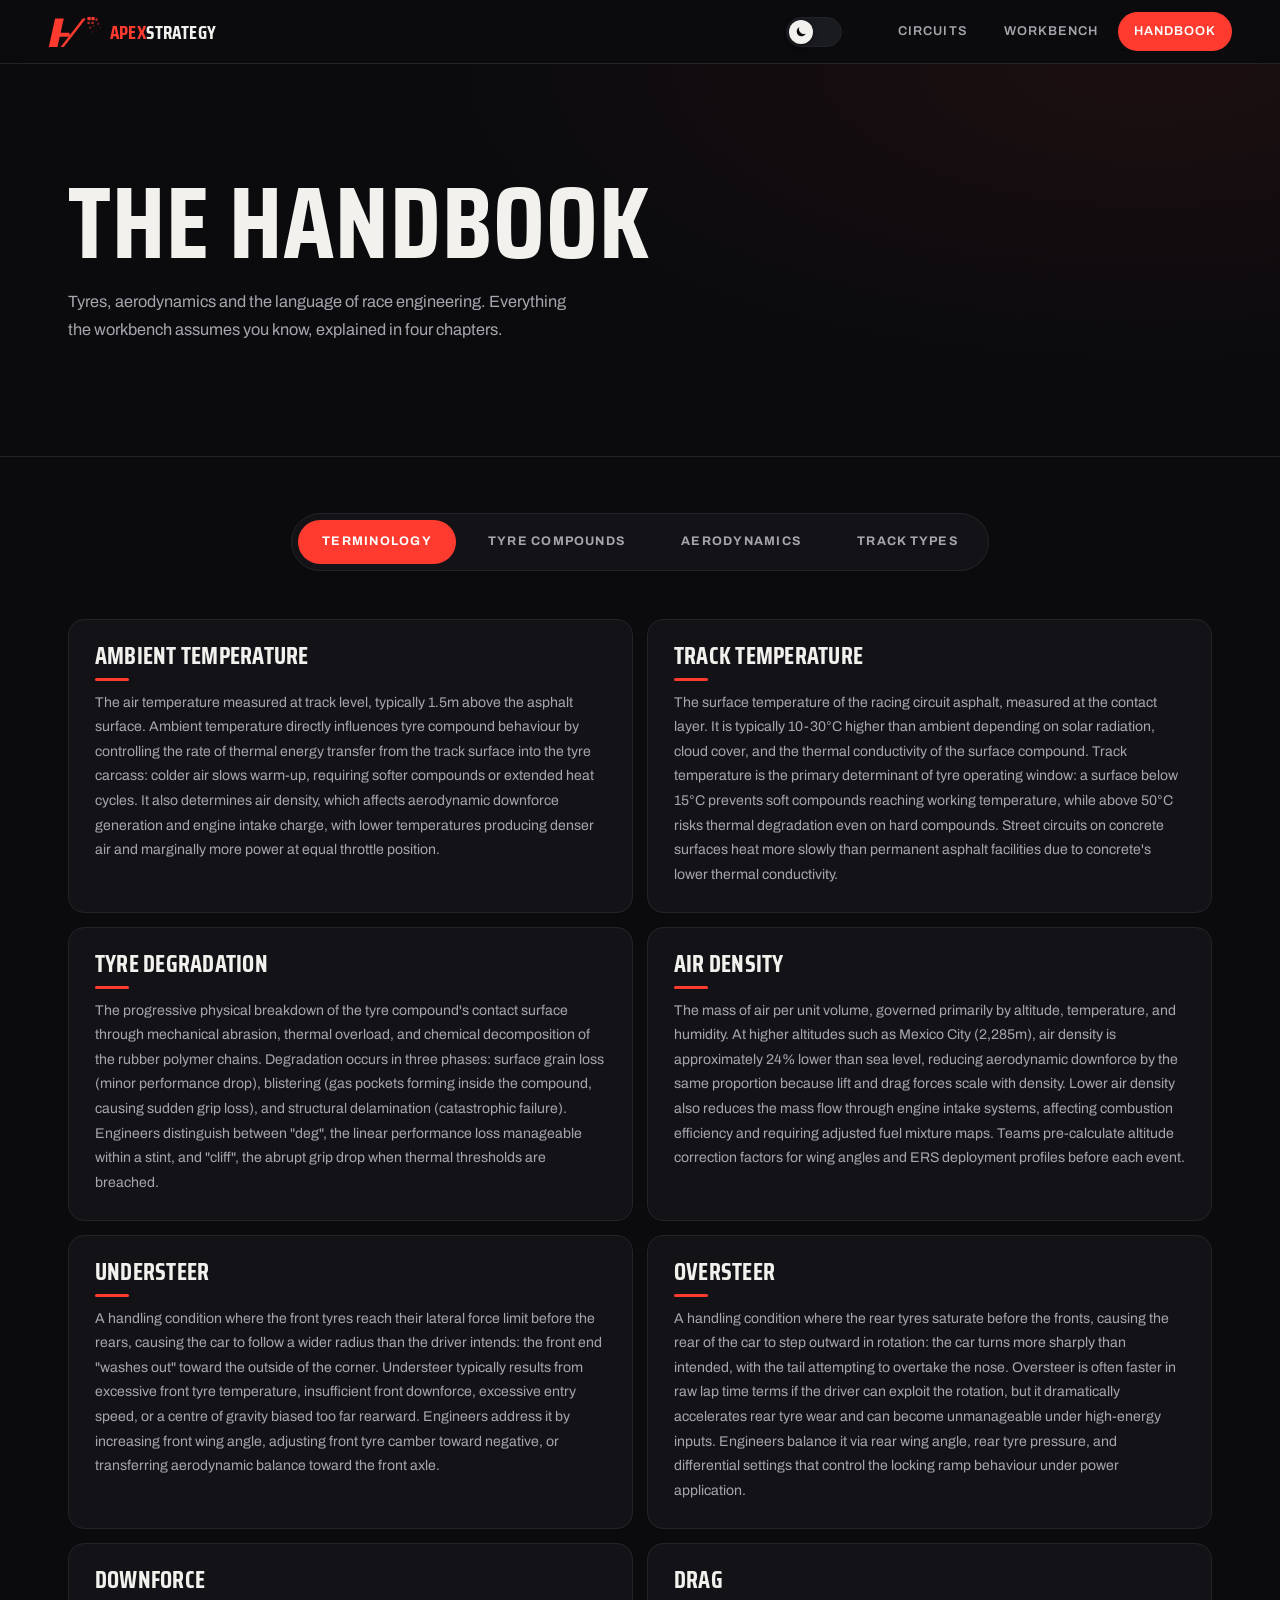
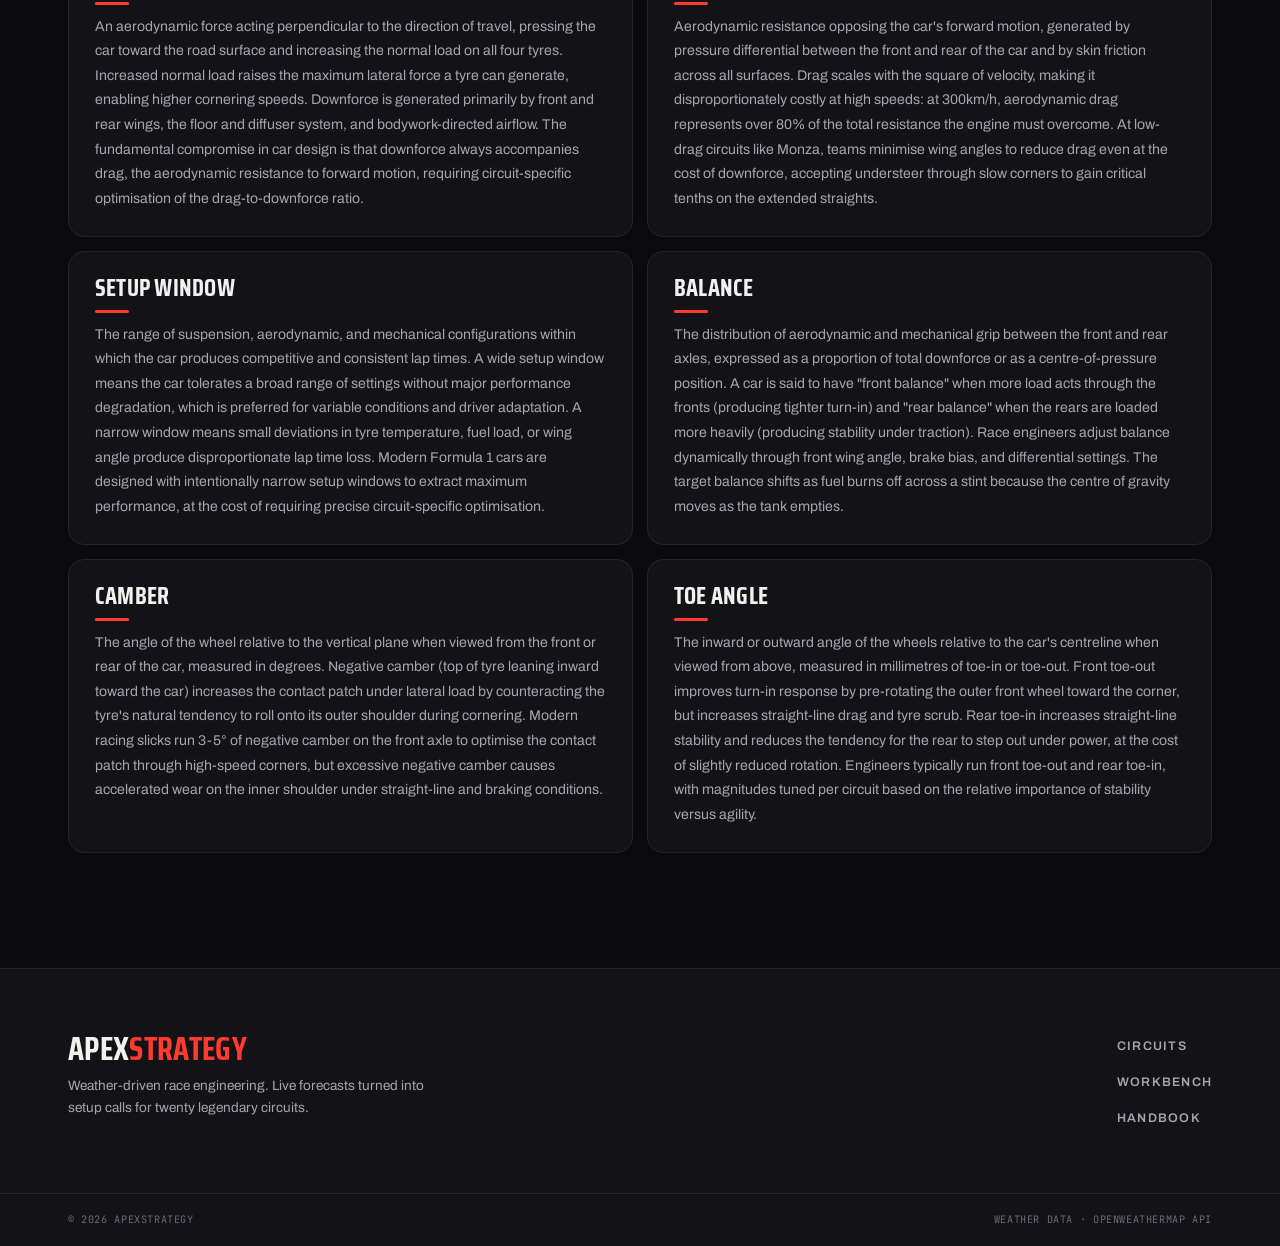
==== commit e4018a7d: "feat: added handbook-data , light/dark mode switch" ====
--- a/handbook.html
+++ b/handbook.html
@@ -16,6 +16,7 @@
     />
     <meta property="og:type" content="website" />
 
+    <link rel="icon" type="image/svg+xml" href="favicon.svg" />
     <link
       rel="stylesheet"
       href="https://cdn.jsdelivr.net/npm/bootstrap@5.3.0/dist/css/bootstrap.min.css"
@@ -23,7 +24,7 @@
     <link rel="stylesheet" href="css/style.css" />
   </head>
 
-  <body class="boot-pending">
+  <body>
     <apex-nav></apex-nav>
 
     <!-- ═══════════════════════════════════════════════════════
@@ -41,838 +42,24 @@
 
     <div class="hb-shell">
       <!-- ═════════════════════════════════════════════════════
-         CHAPTER TABS
+         CHAPTER TABS + PANES
          CUSTOM UI REQUIREMENT: tabbed navigation implemented in
-         JavaScript (js/TabController.js — ES6 class with ARIA
-         roles and arrow-key keyboard navigation).
+         JavaScript. The tab buttons and every pane's content are
+         generated by js/HandbookController.js, which loops over the
+         chapter data in js/handbook-data.js and then hands the DOM
+         to the shared js/TabController.js (ES6 class with ARIA
+         roles + arrow-key keyboard navigation). No chapter markup
+         is hand-written here.
          ═════════════════════════════════════════════════════ -->
-      <div class="workbench-nav" role="tablist" aria-label="Handbook chapters">
-        <button
-          class="workbench-tab tab-active"
-          data-tab="terminology"
-          role="tab"
-        >
-          Terminology
-        </button>
-        <button class="workbench-tab" data-tab="compounds" role="tab">
-          Tyre Compounds
-        </button>
-        <button class="workbench-tab" data-tab="aero" role="tab">
-          Aerodynamics
-        </button>
-        <button class="workbench-tab" data-tab="tracks" role="tab">
-          Track Types
-        </button>
-      </div>
+      <div
+        class="workbench-nav"
+        role="tablist"
+        aria-label="Handbook chapters"
+      ></div>
 
-      <!-- ═════════════════════════════════════════════════════
-         PANES
-         ═════════════════════════════════════════════════════ -->
       <main class="workbench-panes hb-panes" id="hbPanes">
-        <!-- ╔═══════════════════════════════════════════════════╗
-           ║  PANE 1 — TERMINOLOGY                             ║
-           ╚═══════════════════════════════════════════════════╝ -->
-        <section
-          class="workbench-pane pane-active"
-          data-pane="terminology"
-          aria-label="Engineering terminology glossary"
-        >
-          <div class="handbook-grid">
-            <div class="handbook-entry">
-              <h3 class="handbook-term">Ambient Temperature</h3>
-              <p class="handbook-def">
-                The air temperature measured at track level, typically 1.5m
-                above the asphalt surface. Ambient temperature directly
-                influences tyre compound behaviour by controlling the rate of
-                thermal energy transfer from the track surface into the tyre
-                carcass: colder air slows warm-up, requiring softer compounds
-                or extended heat cycles. It also determines air density, which
-                affects aerodynamic downforce generation and engine intake
-                charge, with lower temperatures producing denser air and
-                marginally more power at equal throttle position.
-              </p>
-            </div>
-
-            <div class="handbook-entry">
-              <h3 class="handbook-term">Track Temperature</h3>
-              <p class="handbook-def">
-                The surface temperature of the racing circuit asphalt, measured
-                at the contact layer. It is typically 10-30°C higher than
-                ambient depending on solar radiation, cloud cover, and the
-                thermal conductivity of the surface compound. Track temperature
-                is the primary determinant of tyre operating window: a surface
-                below 15°C prevents soft compounds reaching working
-                temperature, while above 50°C risks thermal degradation even on
-                hard compounds. Street circuits on concrete surfaces heat more
-                slowly than permanent asphalt facilities due to concrete's
-                lower thermal conductivity.
-              </p>
-            </div>
-
-            <div class="handbook-entry">
-              <h3 class="handbook-term">Tyre Degradation</h3>
-              <p class="handbook-def">
-                The progressive physical breakdown of the tyre compound's
-                contact surface through mechanical abrasion, thermal overload,
-                and chemical decomposition of the rubber polymer chains.
-                Degradation occurs in three phases: surface grain loss (minor
-                performance drop), blistering (gas pockets forming inside the
-                compound, causing sudden grip loss), and structural
-                delamination (catastrophic failure). Engineers distinguish
-                between "deg", the linear performance loss manageable within a
-                stint, and "cliff", the abrupt grip drop when thermal
-                thresholds are breached.
-              </p>
-            </div>
-
-            <div class="handbook-entry">
-              <h3 class="handbook-term">Air Density</h3>
-              <p class="handbook-def">
-                The mass of air per unit volume, governed primarily by
-                altitude, temperature, and humidity. At higher altitudes such
-                as Mexico City (2,285m), air density is approximately 24% lower
-                than sea level, reducing aerodynamic downforce by the same
-                proportion because lift and drag forces scale with density.
-                Lower air density also reduces the mass flow through engine
-                intake systems, affecting combustion efficiency and requiring
-                adjusted fuel mixture maps. Teams pre-calculate altitude
-                correction factors for wing angles and ERS deployment profiles
-                before each event.
-              </p>
-            </div>
-
-            <div class="handbook-entry">
-              <h3 class="handbook-term">Understeer</h3>
-              <p class="handbook-def">
-                A handling condition where the front tyres reach their lateral
-                force limit before the rears, causing the car to follow a wider
-                radius than the driver intends: the front end "washes out"
-                toward the outside of the corner. Understeer typically results
-                from excessive front tyre temperature, insufficient front
-                downforce, excessive entry speed, or a centre of gravity biased
-                too far rearward. Engineers address it by increasing front wing
-                angle, adjusting front tyre camber toward negative, or
-                transferring aerodynamic balance toward the front axle.
-              </p>
-            </div>
-
-            <div class="handbook-entry">
-              <h3 class="handbook-term">Oversteer</h3>
-              <p class="handbook-def">
-                A handling condition where the rear tyres saturate before the
-                fronts, causing the rear of the car to step outward in
-                rotation: the car turns more sharply than intended, with the
-                tail attempting to overtake the nose. Oversteer is often faster
-                in raw lap time terms if the driver can exploit the rotation,
-                but it dramatically accelerates rear tyre wear and can become
-                unmanageable under high-energy inputs. Engineers balance it via
-                rear wing angle, rear tyre pressure, and differential settings
-                that control the locking ramp behaviour under power
-                application.
-              </p>
-            </div>
-
-            <div class="handbook-entry">
-              <h3 class="handbook-term">Downforce</h3>
-              <p class="handbook-def">
-                An aerodynamic force acting perpendicular to the direction of
-                travel, pressing the car toward the road surface and increasing
-                the normal load on all four tyres. Increased normal load raises
-                the maximum lateral force a tyre can generate, enabling higher
-                cornering speeds. Downforce is generated primarily by front and
-                rear wings, the floor and diffuser system, and
-                bodywork-directed airflow. The fundamental compromise in car
-                design is that downforce always accompanies drag, the
-                aerodynamic resistance to forward motion, requiring
-                circuit-specific optimisation of the drag-to-downforce ratio.
-              </p>
-            </div>
-
-            <div class="handbook-entry">
-              <h3 class="handbook-term">Drag</h3>
-              <p class="handbook-def">
-                Aerodynamic resistance opposing the car's forward motion,
-                generated by pressure differential between the front and rear
-                of the car and by skin friction across all surfaces. Drag
-                scales with the square of velocity, making it
-                disproportionately costly at high speeds: at 300km/h,
-                aerodynamic drag represents over 80% of the total resistance
-                the engine must overcome. At low-drag circuits like Monza,
-                teams minimise wing angles to reduce drag even at the cost of
-                downforce, accepting understeer through slow corners to gain
-                critical tenths on the extended straights.
-              </p>
-            </div>
-
-            <div class="handbook-entry">
-              <h3 class="handbook-term">Setup Window</h3>
-              <p class="handbook-def">
-                The range of suspension, aerodynamic, and mechanical
-                configurations within which the car produces competitive and
-                consistent lap times. A wide setup window means the car
-                tolerates a broad range of settings without major performance
-                degradation, which is preferred for variable conditions and
-                driver adaptation. A narrow window means small deviations in
-                tyre temperature, fuel load, or wing angle produce
-                disproportionate lap time loss. Modern Formula 1 cars are
-                designed with intentionally narrow setup windows to extract
-                maximum performance, at the cost of requiring precise
-                circuit-specific optimisation.
-              </p>
-            </div>
-
-            <div class="handbook-entry">
-              <h3 class="handbook-term">Balance</h3>
-              <p class="handbook-def">
-                The distribution of aerodynamic and mechanical grip between the
-                front and rear axles, expressed as a proportion of total
-                downforce or as a centre-of-pressure position. A car is said to
-                have "front balance" when more load acts through the fronts
-                (producing tighter turn-in) and "rear balance" when the rears
-                are loaded more heavily (producing stability under traction).
-                Race engineers adjust balance dynamically through front wing
-                angle, brake bias, and differential settings. The target
-                balance shifts as fuel burns off across a stint because the
-                centre of gravity moves as the tank empties.
-              </p>
-            </div>
-
-            <div class="handbook-entry">
-              <h3 class="handbook-term">Camber</h3>
-              <p class="handbook-def">
-                The angle of the wheel relative to the vertical plane when
-                viewed from the front or rear of the car, measured in degrees.
-                Negative camber (top of tyre leaning inward toward the car)
-                increases the contact patch under lateral load by
-                counteracting the tyre's natural tendency to roll onto its
-                outer shoulder during cornering. Modern racing slicks run 3-5°
-                of negative camber on the front axle to optimise the contact
-                patch through high-speed corners, but excessive negative camber
-                causes accelerated wear on the inner shoulder under
-                straight-line and braking conditions.
-              </p>
-            </div>
-
-            <div class="handbook-entry">
-              <h3 class="handbook-term">Toe Angle</h3>
-              <p class="handbook-def">
-                The inward or outward angle of the wheels relative to the car's
-                centreline when viewed from above, measured in millimetres of
-                toe-in or toe-out. Front toe-out improves turn-in response by
-                pre-rotating the outer front wheel toward the corner, but
-                increases straight-line drag and tyre scrub. Rear toe-in
-                increases straight-line stability and reduces the tendency for
-                the rear to step out under power, at the cost of slightly
-                reduced rotation. Engineers typically run front toe-out and
-                rear toe-in, with magnitudes tuned per circuit based on the
-                relative importance of stability versus agility.
-              </p>
-            </div>
-          </div>
-        </section>
-
-        <!-- ╔═══════════════════════════════════════════════════╗
-           ║  PANE 2 — TYRE COMPOUNDS                          ║
-           ╚═══════════════════════════════════════════════════╝ -->
-        <section
-          class="workbench-pane"
-          data-pane="compounds"
-          aria-label="Tyre compound reference"
-        >
-          <div class="compound-grid">
-            <!-- C1 HARD -->
-            <div class="compound-card">
-              <div
-                class="compound-card-accent"
-                style="background: #e8e8e8"
-              ></div>
-              <div class="compound-card-body">
-                <div class="compound-name">C1 · Hard</div>
-                <div class="compound-temp">Optimal range: 35-55°C track</div>
-                <div class="rating-row">
-                  <div class="rating-label">Durability</div>
-                  <div class="rating-bar-track">
-                    <div
-                      class="rating-bar-fill"
-                      style="width: 100%; background: #e8e8e8"
-                    ></div>
-                  </div>
-                  <div class="rating-num">10</div>
-                </div>
-                <div class="rating-row">
-                  <div class="rating-label">Performance</div>
-                  <div class="rating-bar-track">
-                    <div
-                      class="rating-bar-fill"
-                      style="width: 30%; background: var(--accent)"
-                    ></div>
-                  </div>
-                  <div class="rating-num">3</div>
-                </div>
-                <div class="compound-desc">
-                  The hardest and most durable compound in the dry range,
-                  designed for circuits with high abrasion surfaces or extreme
-                  track temperatures. C1 generates peak grip only after
-                  extensive thermal build-up, making out-laps critical:
-                  engineers specify careful sector-by-sector energy input on
-                  formation and safety-car laps to avoid running the first
-                  competitive lap cold.
-                </div>
-              </div>
-            </div>
-
-            <!-- C2 MEDIUM -->
-            <div class="compound-card">
-              <div
-                class="compound-card-accent"
-                style="background: #f5c842"
-              ></div>
-              <div class="compound-card-body">
-                <div class="compound-name">C2 · Medium</div>
-                <div class="compound-temp">Optimal range: 25-45°C track</div>
-                <div class="rating-row">
-                  <div class="rating-label">Durability</div>
-                  <div class="rating-bar-track">
-                    <div
-                      class="rating-bar-fill"
-                      style="width: 70%; background: #f5c842"
-                    ></div>
-                  </div>
-                  <div class="rating-num">7</div>
-                </div>
-                <div class="rating-row">
-                  <div class="rating-label">Performance</div>
-                  <div class="rating-bar-track">
-                    <div
-                      class="rating-bar-fill"
-                      style="width: 50%; background: var(--accent)"
-                    ></div>
-                  </div>
-                  <div class="rating-num">5</div>
-                </div>
-                <div class="compound-desc">
-                  The medium offers a balance between pace and longevity,
-                  typically serving as the primary race compound at circuits
-                  with moderate tyre loading. It is frequently the pivot
-                  compound in two-stop strategies, used for the first stint to
-                  manage early race traffic before transitioning to a faster
-                  compound once track position is established.
-                </div>
-              </div>
-            </div>
-
-            <!-- C3 SOFT -->
-            <div class="compound-card">
-              <div
-                class="compound-card-accent"
-                style="background: #e8611a"
-              ></div>
-              <div class="compound-card-body">
-                <div class="compound-name">C3 · Soft</div>
-                <div class="compound-temp">Optimal range: 15-35°C track</div>
-                <div class="rating-row">
-                  <div class="rating-label">Durability</div>
-                  <div class="rating-bar-track">
-                    <div
-                      class="rating-bar-fill"
-                      style="width: 40%; background: #e8611a"
-                    ></div>
-                  </div>
-                  <div class="rating-num">4</div>
-                </div>
-                <div class="rating-row">
-                  <div class="rating-label">Performance</div>
-                  <div class="rating-bar-track">
-                    <div
-                      class="rating-bar-fill"
-                      style="width: 75%; background: var(--accent)"
-                    ></div>
-                  </div>
-                  <div class="rating-num">7.5</div>
-                </div>
-                <div class="compound-desc">
-                  The primary qualifying compound under cool to moderate track
-                  temperatures, C3 reaches operating temperature within one to
-                  two laps and generates the highest peak grip of the
-                  dry-weather range. Its short operating window means engineers
-                  closely monitor tread surface temperature every lap,
-                  typically planning stints of 10-18 laps before degradation
-                  becomes a pace liability.
-                </div>
-              </div>
-            </div>
-
-            <!-- C4 SUPER SOFT -->
-            <div class="compound-card">
-              <div
-                class="compound-card-accent"
-                style="background: #cc1a1a"
-              ></div>
-              <div class="compound-card-body">
-                <div class="compound-name">C4 · Super Soft</div>
-                <div class="compound-temp">Optimal range: 10-28°C track</div>
-                <div class="rating-row">
-                  <div class="rating-label">Durability</div>
-                  <div class="rating-bar-track">
-                    <div
-                      class="rating-bar-fill"
-                      style="width: 22%; background: #cc1a1a"
-                    ></div>
-                  </div>
-                  <div class="rating-num">2</div>
-                </div>
-                <div class="rating-row">
-                  <div class="rating-label">Performance</div>
-                  <div class="rating-bar-track">
-                    <div
-                      class="rating-bar-fill"
-                      style="width: 88%; background: var(--accent)"
-                    ></div>
-                  </div>
-                  <div class="rating-num">9</div>
-                </div>
-                <div class="compound-desc">
-                  Deployed at cold or low-abrasion circuits where generating
-                  heat into the tyre is the primary engineering challenge. C4
-                  provides exceptional immediate grip but reaches its thermal
-                  limit rapidly under sustained loading, making it primarily a
-                  qualifying-focused compound or a short final-stint weapon in
-                  strategic split scenarios.
-                </div>
-              </div>
-            </div>
-
-            <!-- C5 ULTRA SOFT -->
-            <div class="compound-card">
-              <div
-                class="compound-card-accent"
-                style="background: #8b0000"
-              ></div>
-              <div class="compound-card-body">
-                <div class="compound-name">C5 · Ultra Soft</div>
-                <div class="compound-temp">Optimal range: 5-22°C track</div>
-                <div class="rating-row">
-                  <div class="rating-label">Durability</div>
-                  <div class="rating-bar-track">
-                    <div
-                      class="rating-bar-fill"
-                      style="width: 10%; background: #8b0000"
-                    ></div>
-                  </div>
-                  <div class="rating-num">1</div>
-                </div>
-                <div class="rating-row">
-                  <div class="rating-label">Performance</div>
-                  <div class="rating-bar-track">
-                    <div
-                      class="rating-bar-fill"
-                      style="width: 100%; background: var(--accent)"
-                    ></div>
-                  </div>
-                  <div class="rating-num">10</div>
-                </div>
-                <div class="compound-desc">
-                  The softest compound in the Pirelli range, reserved for
-                  extreme cold or street circuits where grip generation from
-                  track rubber is minimal. C5 can degrade to the point of
-                  structural blistering within a single high-load lap under hot
-                  track conditions. Its use in race conditions is rare and
-                  typically defensive, deployed by a car that needs to build a
-                  large enough gap to survive a single aggressive stint.
-                </div>
-              </div>
-            </div>
-
-            <!-- INTERMEDIATE -->
-            <div class="compound-card">
-              <div
-                class="compound-card-accent"
-                style="background: #1a8a3a"
-              ></div>
-              <div class="compound-card-body">
-                <div class="compound-name">Intermediate</div>
-                <div class="compound-temp">
-                  Water film: 0.5-3mm · drying or light rain
-                </div>
-                <div class="rating-row">
-                  <div class="rating-label">Wet perf.</div>
-                  <div class="rating-bar-track">
-                    <div
-                      class="rating-bar-fill"
-                      style="width: 65%; background: #1a8a3a"
-                    ></div>
-                  </div>
-                  <div class="rating-num">6.5</div>
-                </div>
-                <div class="rating-row">
-                  <div class="rating-label">Dry perf.</div>
-                  <div class="rating-bar-track">
-                    <div
-                      class="rating-bar-fill"
-                      style="width: 35%; background: var(--accent)"
-                    ></div>
-                  </div>
-                  <div class="rating-num">3.5</div>
-                </div>
-                <div class="compound-desc">
-                  The crossover compound, designed for a drying track or light
-                  rain where the full wet is too aggressive and dry slicks
-                  cannot generate sufficient temperature. The intermediate's
-                  tread pattern channels water away from the contact patch
-                  while retaining enough slick area for thermal stability. The
-                  transition window to slick tyres is the most strategically
-                  critical decision in any wet race, typically timed 2-3 laps
-                  after the driver reports consistent warmth across all four
-                  tyres.
-                </div>
-              </div>
-            </div>
-
-            <!-- FULL WET -->
-            <div class="compound-card">
-              <div
-                class="compound-card-accent"
-                style="background: #1a4488"
-              ></div>
-              <div class="compound-card-body">
-                <div class="compound-name">Full Wet</div>
-                <div class="compound-temp">Water film: 3mm+ · active rain</div>
-                <div class="rating-row">
-                  <div class="rating-label">Wet perf.</div>
-                  <div class="rating-bar-track">
-                    <div
-                      class="rating-bar-fill"
-                      style="width: 100%; background: #1a4488"
-                    ></div>
-                  </div>
-                  <div class="rating-num">10</div>
-                </div>
-                <div class="rating-row">
-                  <div class="rating-label">Dry perf.</div>
-                  <div class="rating-bar-track">
-                    <div
-                      class="rating-bar-fill"
-                      style="width: 10%; background: var(--accent)"
-                    ></div>
-                  </div>
-                  <div class="rating-num">1</div>
-                </div>
-                <div class="compound-desc">
-                  The only compound rated for standing water and heavy rain,
-                  with deep circumferential grooves displacing up to 65 litres
-                  of water per second at race speed. Full wet tyres overheat
-                  extremely rapidly on a drying surface: running them 2-3 laps
-                  after conditions are intermediate produces surface
-                  temperatures that delaminate the tread structure within
-                  minutes. Race control typically declares an intermediate
-                  threshold at approximately 3mm/hour rainfall rate.
-                </div>
-              </div>
-            </div>
-          </div>
-        </section>
-
-        <!-- ╔═══════════════════════════════════════════════════╗
-           ║  PANE 3 — AERODYNAMICS                            ║
-           ╚═══════════════════════════════════════════════════╝ -->
-        <section
-          class="workbench-pane"
-          data-pane="aero"
-          aria-label="Aerodynamics reference"
-        >
-          <!-- FRONT WING -->
-          <div class="aero-section">
-            <h3 class="aero-section-title">The Front Wing</h3>
-            <p class="aero-section-body">
-              The front wing is a multi-element cascade of aerofoil sections
-              spanning the full width of the car ahead of the front axle. Its
-              primary function is dual: generating downforce on the front axle
-              to establish the car's aerodynamic balance, and conditioning the
-              airflow entering the car's floor, bargeboard region, and
-              sidepods. Because the front wing operates in ground effect, its
-              downforce generation is highly sensitive to ride height: a 5mm
-              increase in front ride height reduces front downforce by as much
-              as 8% on modern cars, making spring rates and heave damping
-              critical aerodynamic parameters as well as mechanical ones.
-            </p>
-
-            <div class="aero-angle-grid">
-              <div class="rec-block">
-                <div class="rec-title">Low angle (2-4°)</div>
-                <div class="rec-value">LOW-DRAG CIRCUITS</div>
-                <div class="rec-reason">
-                  Monza, Red Bull Ring, Spa back straight. Minimum viable
-                  downforce for front-end stability. Accepts moderate
-                  understeer through slow corners in exchange for maximum
-                  straight-line speed.
-                </div>
-              </div>
-              <div class="rec-block rec-warning">
-                <div class="rec-title">Medium angle (6-10°)</div>
-                <div class="rec-value">BALANCED CIRCUITS</div>
-                <div class="rec-reason">
-                  Silverstone, Barcelona, COTA. Balanced compromise between
-                  cornering performance and straight-line efficiency. The most
-                  common starting point for setup development.
-                </div>
-              </div>
-              <div class="rec-block rec-critical">
-                <div class="rec-title">High angle (12-16°)</div>
-                <div class="rec-value">HIGH-DOWNFORCE CIRCUITS</div>
-                <div class="rec-reason">
-                  Monaco, Singapore, Hungary. Maximum front downforce for
-                  slow-corner rotation and aggressive trail-braking. Acceptable
-                  drag penalty when no long straights exist.
-                </div>
-              </div>
-            </div>
-          </div>
-
-          <!-- REAR WING -->
-          <div class="aero-section">
-            <h3 class="aero-section-title">The Rear Wing &amp; DRS</h3>
-            <p class="aero-section-body">
-              The rear wing operates in undisturbed freestream air well behind
-              the car body and is the primary downforce-generating element on
-              the rear axle. Unlike the front wing, it is not aerodynamically
-              coupled to the floor's performance: changes to rear wing angle
-              alter rear downforce and drag independently. The rear wing's most
-              significant design constraint is that increasing downforce always
-              increases drag, directly opposing the engine on the following
-              straight. The Drag Reduction System (DRS) partially resolves this
-              by allowing the driver to open a 50-75mm slot in the rear wing's
-              main plane on designated straights, reducing drag by
-              approximately 10-13 drag counts and adding 12-20km/h of top
-              speed, sufficient to enable passing manoeuvres in most
-              conditions.
-            </p>
-          </div>
-
-          <!-- FLOOR & DIFFUSER -->
-          <div class="aero-section">
-            <h3 class="aero-section-title">
-              Floor, Diffuser &amp; Ground Effect
-            </h3>
-            <p class="aero-section-body">
-              The floor of the car, the large sculpted underside surface
-              between the front and rear axles, generates downforce through the
-              Venturi principle: as air accelerates through the narrowing
-              channel between the floor and road surface, its pressure drops,
-              creating suction that pulls the car downward. The diffuser at the
-              rear of the floor decelerates and expands this high-velocity
-              underfloor air, recovering pressure cleanly and extracting
-              maximum downforce. Modern ground-effect floors generate 40-60% of
-              a car's total downforce with far lower drag than equivalent
-              wing-generated downforce, making ride height management critical:
-              a 1mm reduction in rear ride height can add 15-20 points of
-              downforce at high speed, but risks catastrophic porpoising
-              (aerodynamic stall) if the floor runs too close to the ground.
-              Engineers target a minimum ride height that exploits ground
-              effect without triggering stall, verified through simulation and
-              floor rake sensor data during free practice sessions.
-            </p>
-          </div>
-        </section>
-
-        <!-- ╔═══════════════════════════════════════════════════╗
-           ║  PANE 4 — TRACK TYPES                             ║
-           ╚═══════════════════════════════════════════════════╝ -->
-        <section
-          class="workbench-pane"
-          data-pane="tracks"
-          aria-label="Circuit type reference"
-        >
-          <div class="track-type-grid">
-            <!-- TECHNICAL -->
-            <div class="track-type-card">
-              <div class="track-type-header">
-                <div class="track-type-name" style="color: var(--accent-technical)">
-                  Technical
-                </div>
-                <span class="circuit-card-type type-technical">Type 1</span>
-              </div>
-              <div class="track-type-body">
-                <div class="track-examples">
-                  Monaco · Hungaroring · Singapore · Imola
-                </div>
-                <div class="track-desc">
-                  Dominated by slow to medium-speed corners, multiple direction
-                  changes, and limited opportunity for sustained high-speed
-                  running. Mechanical grip, delivered by suspension geometry,
-                  tyre contact patch, and differential calibration, outweighs
-                  aerodynamic grip in lap time contribution. Drivers spend a
-                  high proportion of each lap at partial throttle, making
-                  traction out of corners the dominant performance variable.
-                  Circuits in this category reward precise turn-in, progressive
-                  rotation through the apex, and aggressive early power
-                  application without spinning.
-                </div>
-                <div class="track-priorities-title">Key setup priorities</div>
-                <div class="track-priority-item">
-                  Maximum downforce configuration
-                </div>
-                <div class="track-priority-item">
-                  High mechanical grip (soft springs, low ride height)
-                </div>
-                <div class="track-priority-item">
-                  Aggressive differential ramp for traction
-                </div>
-                <div class="track-priority-item">
-                  Very soft compound (C3/C4)
-                </div>
-                <div class="track-priority-item">
-                  Brake bias toward rear for rotation
-                </div>
-              </div>
-            </div>
-
-            <!-- HIGH-SPEED -->
-            <div class="track-type-card">
-              <div class="track-type-header">
-                <div
-                  class="track-type-name"
-                  style="color: var(--accent-highspeed)"
-                >
-                  High-Speed
-                </div>
-                <span class="circuit-card-type type-highspeed">Type 2</span>
-              </div>
-              <div class="track-type-body">
-                <div class="track-examples">
-                  Monza · Red Bull Ring · Silverstone · Paul Ricard
-                </div>
-                <div class="track-desc">
-                  Characterised by sustained high-speed sections where
-                  aerodynamic forces dominate chassis balance. Top speeds
-                  exceed 330km/h at the most extreme examples, with the car
-                  spending 70-85% of the lap at full or near-full throttle. Low
-                  drag trim is essential, accepting moderate understeer through
-                  medium-speed sections as the cost of competitive
-                  straight-line velocity. High-speed stability, the car's
-                  resistance to aerodynamic pitching and yawing at 300km/h,
-                  requires careful suspension tuning, as oscillations at speed
-                  generate tyre temperature spikes that compress the setup
-                  window.
-                </div>
-                <div class="track-priorities-title">Key setup priorities</div>
-                <div class="track-priority-item">
-                  Low drag / low downforce wing trim
-                </div>
-                <div class="track-priority-item">
-                  Stiff suspension for aerodynamic stability
-                </div>
-                <div class="track-priority-item">
-                  DRS maximisation across available zones
-                </div>
-                <div class="track-priority-item">
-                  Hard compound (C1/C2) for thermal management
-                </div>
-                <div class="track-priority-item">
-                  Front brake cooling maximised (heavy braking zones)
-                </div>
-              </div>
-            </div>
-
-            <!-- STREET CIRCUIT -->
-            <div class="track-type-card">
-              <div class="track-type-header">
-                <div
-                  class="track-type-name"
-                  style="color: var(--accent-street)"
-                >
-                  Street Circuit
-                </div>
-                <span class="circuit-card-type type-street">Type 3</span>
-              </div>
-              <div class="track-type-body">
-                <div class="track-examples">
-                  Monaco · Singapore · Marina Bay
-                </div>
-                <div class="track-desc">
-                  Temporary racing circuits laid on public road infrastructure,
-                  characterised by narrow track widths (typically 8-10m),
-                  concrete barrier walls with zero run-off, significant surface
-                  imperfections from road camber and manhole covers, and
-                  limited rubber accumulation at the start of a race weekend.
-                  The absence of a conventional overtaking opportunity means
-                  qualifying position determines race outcome at most street
-                  venues, placing exceptional value on single-lap performance.
-                  Surface grip builds rapidly across the weekend as tyre rubber
-                  deposits on the line, making late-session setups increasingly
-                  relevant.
-                </div>
-                <div class="track-priorities-title">Key setup priorities</div>
-                <div class="track-priority-item">
-                  Maximum downforce: the circuit cannot tolerate aero
-                  instability
-                </div>
-                <div class="track-priority-item">
-                  High ride height (surface irregularities)
-                </div>
-                <div class="track-priority-item">
-                  Progressive brake modulation (late braking zones)
-                </div>
-                <div class="track-priority-item">
-                  Very soft compound (C3-C5)
-                </div>
-                <div class="track-priority-item">
-                  Qualifying pace priority over race degradation
-                </div>
-              </div>
-            </div>
-
-            <!-- HYBRID -->
-            <div class="track-type-card">
-              <div class="track-type-header">
-                <div
-                  class="track-type-name"
-                  style="color: var(--text-secondary)"
-                >
-                  Hybrid
-                </div>
-                <span class="circuit-card-type type-hybrid">Type 4</span>
-              </div>
-              <div class="track-type-body">
-                <div class="track-examples">
-                  Spa · Suzuka · COTA · Interlagos
-                </div>
-                <div class="track-desc">
-                  The most demanding classification for car and tyre setup,
-                  hybrid circuits combine genuinely high-speed sections, where
-                  minimum downforce is preferred, with technical complexes
-                  where maximum mechanical grip is needed. Engineers cannot
-                  fully optimise for either extreme and instead seek a
-                  compromise configuration that performs acceptably across the
-                  full circuit. A classic example is Spa-Francorchamps: the
-                  low-drag requirement for Kemmel straight directly conflicts
-                  with the downforce needed for sustained high-lateral-load
-                  corners at Pouhon and the Bus Stop chicane. This compromise
-                  nature also makes hybrid circuits the most sensitive to
-                  weather changes, as rain shifts the optimal balance
-                  dramatically toward maximum downforce.
-                </div>
-                <div class="track-priorities-title">Key setup priorities</div>
-                <div class="track-priority-item">
-                  Balanced medium-high downforce compromise
-                </div>
-                <div class="track-priority-item">
-                  Flexible differential maps for varied corners
-                </div>
-                <div class="track-priority-item">
-                  Medium compound (C2/C3) for range coverage
-                </div>
-                <div class="track-priority-item">
-                  Tyre thermal management across all four corners
-                </div>
-                <div class="track-priority-item">
-                  Setup validated across the full lap, not a single sector
-                </div>
-              </div>
-            </div>
-          </div>
-        </section>
+        <!-- Panes injected by HandbookController -->
       </main>
-      <!-- /workbench-panes -->
     </div>
 
     <!-- ═══════════════════════════════════════════════════════
--- a/css/style.css
+++ b/css/style.css
@@ -114,6 +114,24 @@
   box-sizing: border-box;
   margin: 0;
   padding: 0;
+}
+
+/* Bootstrap (loaded before this sheet) sets margins on element
+   selectors (ul, p, h1...), which outrank the universal reset above
+   on specificity. Re-zero them at element level so flex centering
+   (nav links, footer links) is not thrown off by phantom margins. */
+h1,
+h2,
+h3,
+h4,
+h5,
+h6,
+p,
+ul,
+ol,
+dl,
+figure {
+  margin: 0;
 }
 
 html {
@@ -340,14 +358,6 @@
   color: var(--accent-strong);
 }
 
-/* Legacy alias kept for JS-injected markup */
-.btn-neon {
-  background: var(--accent);
-  border: 1px solid var(--accent);
-  color: var(--accent-ink);
-  border-radius: var(--r-pill);
-}
-
 /*-- SECTION: NAVIGATION --*/
 
 .apex-nav {
@@ -389,7 +399,6 @@
   display: flex;
   gap: 4px;
   align-items: center;
-  margin-right: 8px;
 }
 
 .apex-nav-link {
@@ -420,32 +429,81 @@
   background: var(--accent);
 }
 
-/* -- Theme toggle -- */
-.apex-theme-toggle {
-  display: flex;
-  align-items: center;
-  justify-content: center;
-  width: 38px;
-  height: 38px;
+/* -- Theme switch: sliding-knob toggle with sun/moon crossfade -- */
+.theme-switch {
+  position: relative;
+  width: 56px;
+  height: 30px;
+  flex-shrink: 0;
   border: 1px solid var(--border);
   border-radius: var(--r-pill);
-  background: transparent;
+  background: var(--bg-panel-alt);
   cursor: pointer;
+  padding: 0;
   transition:
-    background-color var(--t-fast),
-    border-color var(--t-fast);
-  flex-shrink: 0;
-}
-
-.apex-theme-toggle svg {
-  display: block;
-  margin: auto;
-  flex-shrink: 0;
-}
-
-.apex-theme-toggle:hover {
+    background var(--t-mid) var(--ease-out),
+    border-color var(--t-fast) var(--ease-out);
+}
+
+.theme-switch:hover {
   border-color: var(--border-strong);
-  background: var(--bg-panel-alt);
+}
+
+.theme-switch-knob {
+  position: absolute;
+  top: 2px;
+  left: 2px;
+  width: 24px;
+  height: 24px;
+  border-radius: 50%;
+  background: var(--text-primary);
+  color: var(--bg-primary);
+  display: grid;
+  place-items: center;
+  box-shadow: 0 2px 6px rgba(0, 0, 0, 0.35);
+  transition:
+    transform var(--t-mid) var(--ease-morph),
+    background var(--t-mid) var(--ease-out);
+}
+
+.ts-icon {
+  grid-area: 1 / 1;
+  width: 13px;
+  height: 13px;
+  transition:
+    opacity var(--t-mid) var(--ease-out),
+    transform var(--t-mid) var(--ease-out);
+}
+
+.ts-sun {
+  opacity: 0;
+  transform: rotate(-90deg) scale(0.6);
+}
+
+/* Light mode: knob slides right, turns accent-red, sun replaces moon */
+[data-theme="light"] .theme-switch {
+  background: color-mix(in srgb, var(--accent) 16%, var(--bg-panel-alt));
+}
+
+[data-theme="light"] .theme-switch-knob {
+  transform: translateX(26px);
+  background: var(--accent);
+  color: #ffffff;
+}
+
+[data-theme="light"] .ts-moon {
+  opacity: 0;
+  transform: rotate(90deg) scale(0.6);
+}
+
+[data-theme="light"] .ts-sun {
+  opacity: 1;
+  transform: none;
+}
+
+.theme-switch:focus-visible {
+  outline: 2px solid var(--accent);
+  outline-offset: 2px;
 }
 
 /* -- Mobile hamburger -- */
@@ -937,6 +995,151 @@
   color: var(--text-muted);
 }
 
+/*-- SECTION: CUSTOM DROPDOWN (js/ApexSelect.js) --*/
+/* The native <option> popup is OS-drawn and unthemeable, so
+   ApexSelect hides the real select and renders this instead. */
+
+.apex-select[data-enhanced] {
+  display: none;
+}
+
+.apex-select-wrap {
+  position: relative;
+  min-width: 150px;
+}
+
+.apex-select-btn {
+  display: inline-flex;
+  align-items: center;
+  justify-content: space-between;
+  gap: 14px;
+  width: 100%;
+  height: 48px;
+  padding: 0 20px;
+  background: var(--bg-panel);
+  border: 1px solid var(--border);
+  border-radius: var(--r-pill);
+  color: var(--text-primary);
+  font-family: var(--font-ui);
+  font-size: 0.8rem;
+  font-weight: 600;
+  letter-spacing: 0.06em;
+  text-transform: uppercase;
+  white-space: nowrap;
+  transition: border-color var(--t-fast) var(--ease-out);
+}
+
+.apex-select-btn:hover {
+  border-color: var(--border-strong);
+}
+
+.apex-select-btn[aria-expanded="true"],
+.apex-select-btn:focus-visible {
+  border-color: var(--accent);
+  outline: none;
+}
+
+.apex-select-btn svg {
+  flex-shrink: 0;
+  color: var(--text-muted);
+  transition: transform var(--t-mid) var(--ease-out);
+}
+
+.apex-select-btn[aria-expanded="true"] svg {
+  transform: rotate(180deg);
+  color: var(--accent);
+}
+
+.apex-select-value {
+  overflow: hidden;
+  text-overflow: ellipsis;
+}
+
+.apex-select-menu {
+  position: absolute;
+  top: calc(100% + 8px);
+  left: 0;
+  min-width: 100%;
+  padding: 6px;
+  background: var(--bg-panel);
+  border: 1px solid var(--border);
+  border-radius: 14px;
+  box-shadow: 0 24px 48px -16px rgba(0, 0, 0, 0.45);
+  z-index: 60;
+  max-height: 300px;
+  overflow-y: auto;
+  display: none;
+}
+
+.apex-select-wrap.open .apex-select-menu {
+  display: block;
+}
+
+.apex-select-option {
+  display: flex;
+  align-items: center;
+  gap: 12px;
+  padding: 10px 14px;
+  border-radius: 9px;
+  font-family: var(--font-ui);
+  font-size: 0.76rem;
+  font-weight: 600;
+  letter-spacing: 0.06em;
+  text-transform: uppercase;
+  color: var(--text-secondary);
+  cursor: pointer;
+  white-space: nowrap;
+  outline: none;
+  transition:
+    background var(--t-fast) var(--ease-out),
+    color var(--t-fast) var(--ease-out);
+}
+
+.apex-select-option:hover,
+.apex-select-option:focus {
+  background: var(--bg-panel-alt);
+  color: var(--text-primary);
+}
+
+.apex-select-option[aria-selected="true"] {
+  color: var(--accent-strong);
+}
+
+/* Check mark on the selected option */
+.apex-select-option[aria-selected="true"]::after {
+  content: "";
+  width: 5px;
+  height: 9px;
+  border-right: 2px solid var(--accent);
+  border-bottom: 2px solid var(--accent);
+  transform: rotate(45deg) translateY(-1px);
+  margin-left: auto;
+  flex-shrink: 0;
+}
+
+@media (prefers-reduced-motion: no-preference) {
+  .apex-select-wrap.open .apex-select-menu {
+    animation: select-menu-in 160ms var(--ease-out);
+  }
+
+  @keyframes select-menu-in {
+    from {
+      opacity: 0;
+      transform: translateY(-6px);
+    }
+    to {
+      opacity: 1;
+      transform: translateY(0);
+    }
+  }
+}
+
+/* Anchor landing (e.g. workbench "All circuits" → index.html#commandCenter)
+   clears the 64px sticky nav plus a little breathing room. */
+#commandCenter {
+  scroll-margin-top: 90px;
+}
+
 /* -- Results counter line -- */
 .results-counter {
   font-family: var(--font-mono);
@@ -1261,6 +1464,7 @@
   margin: 0 auto;
   overflow-x: auto;
   scrollbar-width: none;
+  scroll-snap-type: x proximity;
 }
 
 .workbench-nav::-webkit-scrollbar {
@@ -1277,6 +1481,7 @@
   border-radius: var(--r-pill);
   color: var(--text-secondary);
   white-space: nowrap;
+  scroll-snap-align: center;
   transition:
     color var(--t-fast) var(--ease-out),
     background var(--t-fast) var(--ease-out);
@@ -1462,21 +1667,41 @@
   border-radius: var(--r-card);
   box-shadow: 0 20px 44px -24px rgba(0, 0, 0, 0.6);
   display: flex;
-  align-items: center;
-  gap: 8px;
+  align-items: stretch;
+  gap: 14px;
   padding: 10px;
   flex-wrap: wrap;
 }
 
-.wb-timeline-label {
-  font-family: var(--font-ui);
-  font-size: 0.64rem;
+/* A caption, not a control: display type, accent icon, and a divider
+   separating it from the pill session buttons so it never reads as a
+   fourth (dead) tab. */
+.wb-timeline-title {
+  display: flex;
+  align-items: center;
+  gap: 10px;
+  padding: 4px 18px 4px 8px;
+  border-right: 1px solid var(--border);
+  color: var(--text-primary);
+  cursor: default;
+  user-select: none;
+  flex-shrink: 0;
+}
+
+.wb-timeline-title svg {
+  width: 22px;
+  height: 22px;
+  color: var(--accent);
+  flex-shrink: 0;
+}
+
+.wb-timeline-title span {
+  font-family: var(--font-display);
+  font-size: 0.92rem;
   font-weight: 700;
-  letter-spacing: 0.16em;
-  text-transform: uppercase;
-  color: var(--text-muted);
-  padding: 0 14px;
-  flex-shrink: 0;
+  line-height: 0.95;
+  text-transform: uppercase;
+  letter-spacing: 0.02em;
 }
 
 .timeline-selector {
@@ -1635,6 +1860,56 @@
   line-height: 1.65;
 }
 
+/* -- Expandable circuit briefing (curated description from circuits.js) -- */
+.wb-briefing {
+  margin-top: 20px;
+  max-width: 60ch;
+  border: 1px solid var(--border);
+  border-radius: var(--r-sm);
+  background: color-mix(in srgb, var(--bg-panel) 60%, transparent);
+}
+
+.wb-briefing summary {
+  cursor: pointer;
+  list-style: none;
+  display: flex;
+  align-items: center;
+  gap: 10px;
+  padding: 12px 16px;
+  user-select: none;
+}
+
+.wb-briefing summary::-webkit-details-marker {
+  display: none;
+}
+
+.wb-briefing summary::after {
+  content: "";
+  width: 8px;
+  height: 8px;
+  border-right: 2px solid var(--accent);
+  border-bottom: 2px solid var(--accent);
+  transform: rotate(45deg) translateY(-1px);
+  transition: transform var(--t-mid) var(--ease-out);
+  margin-left: auto;
+  flex-shrink: 0;
+}
+
+.wb-briefing[open] summary::after {
+  transform: rotate(225deg) translateY(-1px);
+}
+
+.wb-briefing[open] summary {
+  border-bottom: 1px solid var(--border);
+}
+
+.wb-briefing p {
+  padding: 14px 16px 16px;
+  font-size: 0.88rem;
+  color: var(--text-secondary);
+  line-height: 1.75;
+}
+
 /* -- Big track map -- */
 .wb-hero-map {
   position: relative;
@@ -1852,6 +2127,25 @@
 .wb-panel-body.flush .rec-block.rec-critical {
   border-left-color: var(--danger);
   background: color-mix(in srgb, var(--danger) 7%, var(--bg-panel-alt));
+}
+
+.compound-row {
+  display: flex;
+  align-items: center;
+  gap: 18px;
+}
+
+/* Tyre glyph — rubber ring + compound-coloured sidewall stripe,
+   recoloured by WorkbenchController._renderTyreGlyph() */
+.tyre-glyph {
+  width: 56px;
+  height: 56px;
+  flex-shrink: 0;
+}
+
+.tyre-glyph svg {
+  width: 100%;
+  height: 100%;
 }
 
 .compound-readout {
@@ -2630,33 +2924,6 @@
     to {
       opacity: 1;
       transform: translateY(0);
-    }
-  }
-
-  /* Value-change flash (anim.js flashCell) */
-  .flash-up {
-    animation: flash-neon 240ms var(--ease-out) forwards;
-  }
-
-  .flash-down {
-    animation: flash-danger 240ms var(--ease-out) forwards;
-  }
-
-  @keyframes flash-neon {
-    0% {
-      background: color-mix(in srgb, var(--neon) 16%, transparent);
-    }
-    100% {
-      background: transparent;
-    }
-  }
-
-  @keyframes flash-danger {
-    0% {
-      background: color-mix(in srgb, var(--danger) 14%, transparent);
-    }
-    100% {
-      background: transparent;
     }
   }
 
@@ -2791,9 +3058,12 @@
     grid-template-columns: 1fr;
   }
 
-  .wb-timeline-label {
+  /* Timeline stacks: title on its own row above the session pills */
+  .wb-timeline-title {
     width: 100%;
-    padding: 6px 14px 2px;
+    border-right: none;
+    border-bottom: 1px solid var(--border);
+    padding: 4px 8px 10px;
   }
 
   .timeline-btn {
@@ -2810,9 +3080,57 @@
     gap: 8px;
   }
 
+  /* Tabs become a full-width scroll strip (no pill container) so the
+     edge-fade cue reads cleanly against the page, not a dissolving pill.
+     .can-scroll-* are toggled by TabController when the row overflows. */
   .workbench-nav {
     width: 100%;
     justify-content: flex-start;
+    gap: 6px;
+    padding: 0 0 12px;
+    background: transparent;
+    border: none;
+    border-radius: 0;
+    border-bottom: 1px solid var(--border);
+    -webkit-mask-image: none;
+    mask-image: none;
+  }
+
+  .workbench-nav.can-scroll-right {
+    -webkit-mask-image: linear-gradient(90deg, #000 82%, transparent);
+    mask-image: linear-gradient(90deg, #000 82%, transparent);
+  }
+
+  .workbench-nav.can-scroll-left {
+    -webkit-mask-image: linear-gradient(90deg, transparent, #000 18%);
+    mask-image: linear-gradient(90deg, transparent, #000 18%);
+  }
+
+  .workbench-nav.can-scroll-left.can-scroll-right {
+    -webkit-mask-image: linear-gradient(
+      90deg,
+      transparent,
+      #000 18%,
+      #000 82%,
+      transparent
+    );
+    mask-image: linear-gradient(
+      90deg,
+      transparent,
+      #000 18%,
+      #000 82%,
+      transparent
+    );
+  }
+
+  .workbench-tab {
+    padding: 11px 18px;
+    font-size: 0.72rem;
+    border: 1px solid var(--border);
+  }
+
+  .workbench-tab.tab-active {
+    border-color: var(--accent);
   }
 }
 
@@ -2846,7 +3164,8 @@
     width: 100%;
   }
 
-  .apex-select {
+  .apex-select,
+  .apex-select-wrap {
     min-width: 100%;
   }
 
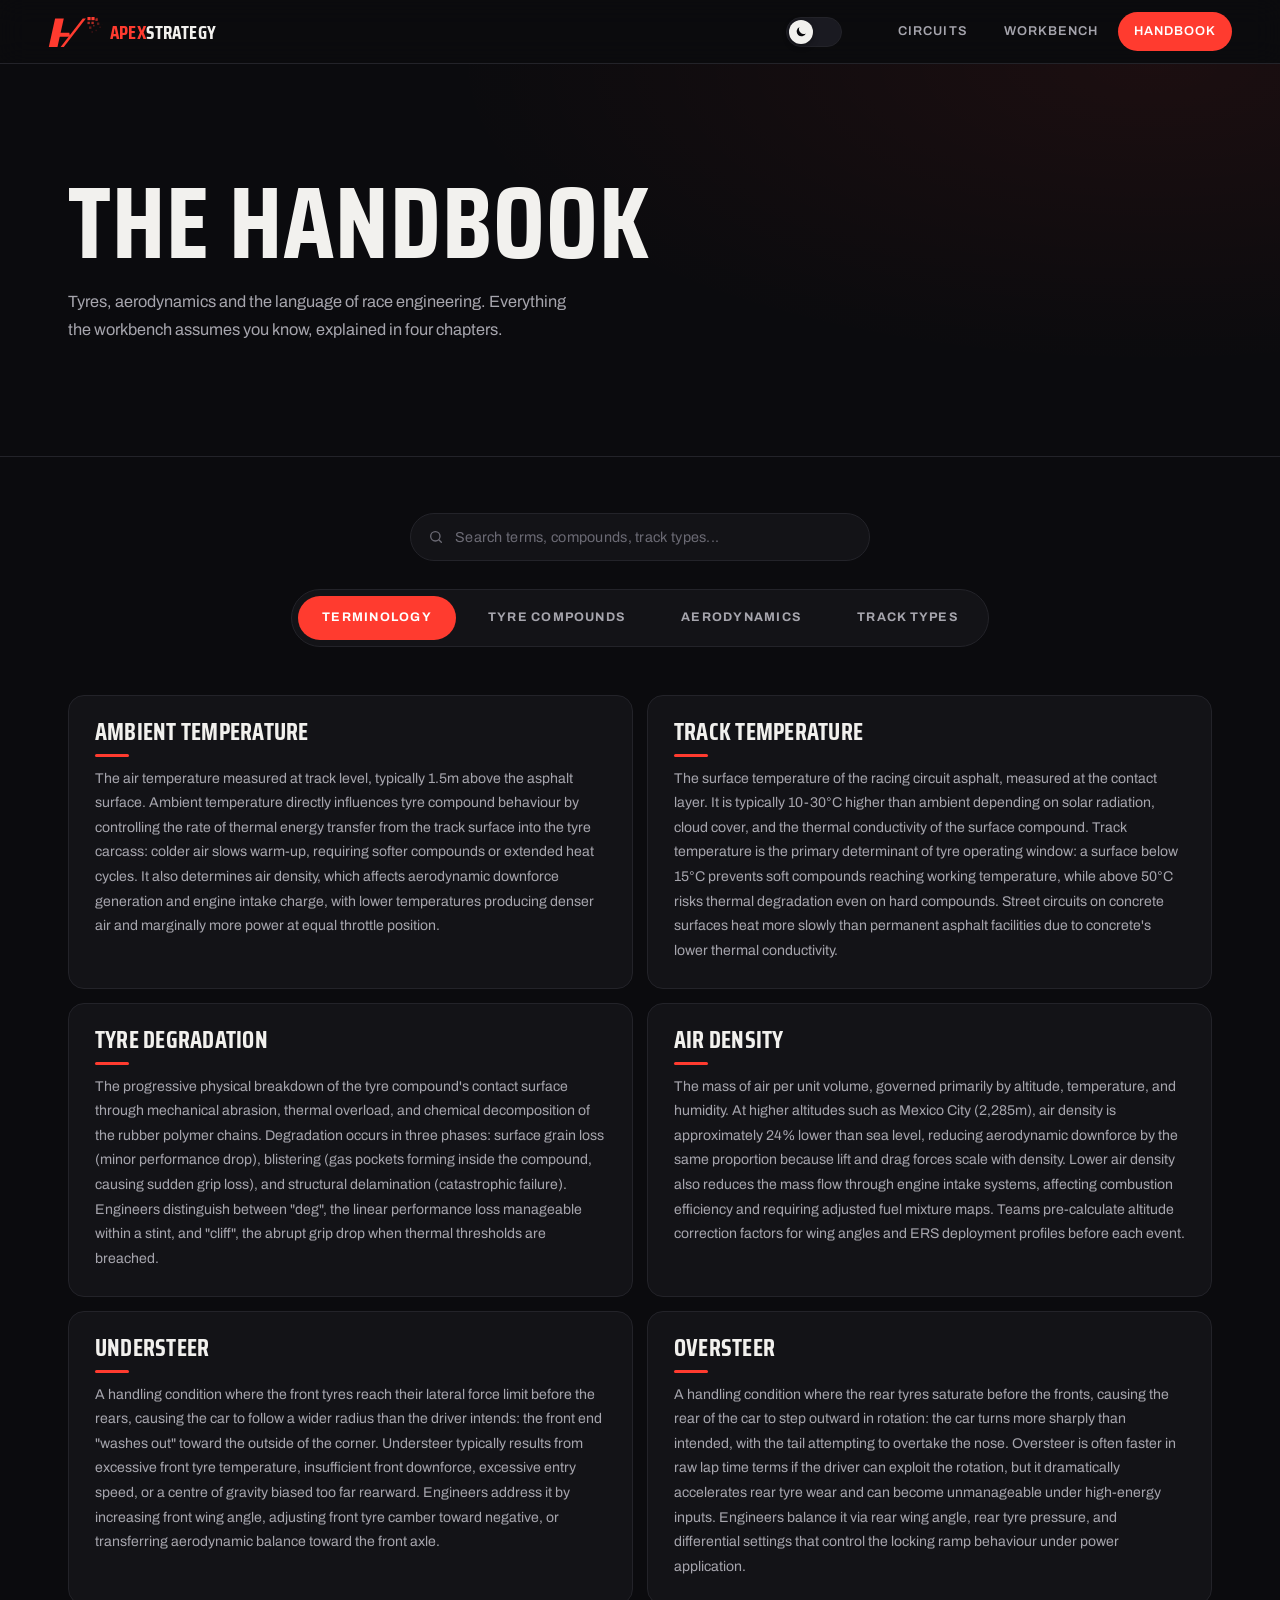
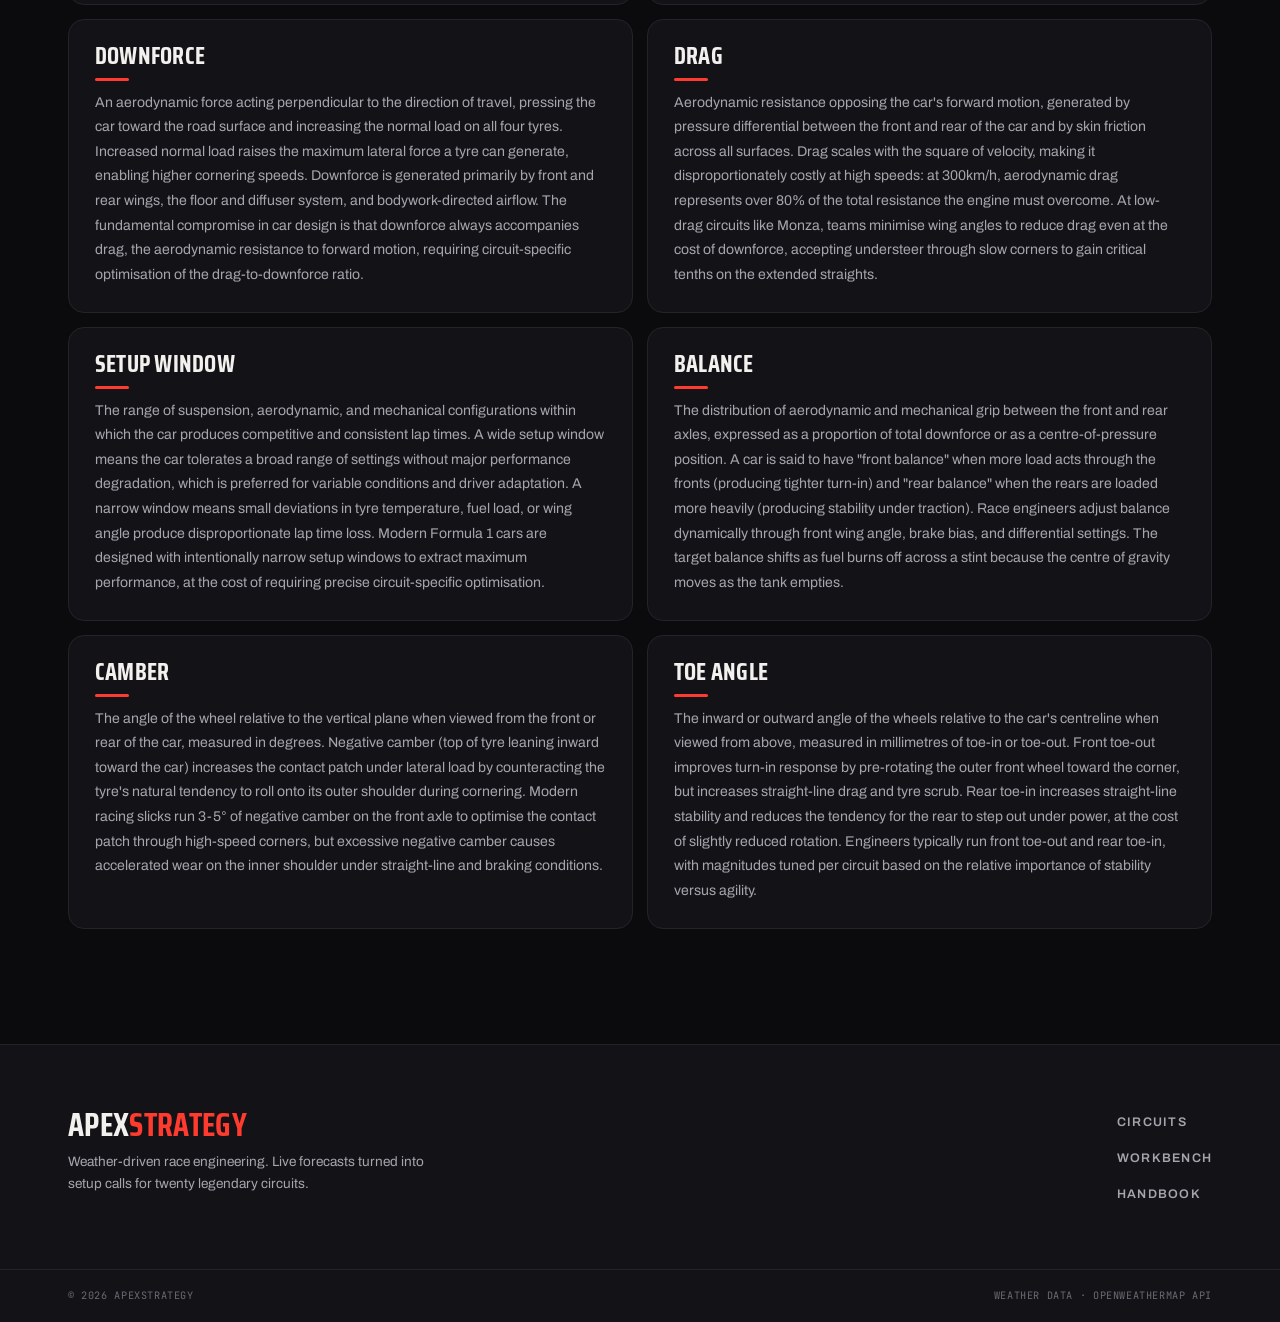
==== commit aae05791: "workbech backgrounds for each track - printing - additional features" ====
--- a/handbook.html
+++ b/handbook.html
@@ -51,6 +51,23 @@
          roles + arrow-key keyboard navigation). No chapter markup
          is hand-written here.
          ═════════════════════════════════════════════════════ -->
+      <!-- Client-side search across every chapter's entries -->
+      <div class="hb-search toolbar-search">
+        <svg viewBox="0 0 24 24" fill="none" stroke="currentColor" stroke-width="2" stroke-linecap="round" aria-hidden="true">
+          <circle cx="11" cy="11" r="7" />
+          <path d="m20 20-3.5-3.5" />
+        </svg>
+        <input
+          type="text"
+          id="handbookSearch"
+          class="apex-search-bar"
+          placeholder="Search terms, compounds, track types..."
+          autocomplete="off"
+          spellcheck="false"
+          aria-label="Search the handbook"
+        />
+      </div>
+
       <div
         class="workbench-nav"
         role="tablist"
--- a/css/style.css
+++ b/css/style.css
@@ -1140,6 +1140,155 @@
   scroll-margin-top: 90px;
 }
 
+/*-- SECTION: LIVE CALENDAR RADAR (index) --*/
+
+.radar-head {
+  margin-bottom: 28px;
+}
+
+.radar-strip {
+  display: flex;
+  gap: 10px;
+  overflow-x: auto;
+  padding: 4px 2px 14px;
+  scroll-snap-type: x proximity;
+  scrollbar-width: none;
+  /* Faded edges signal "this ribbon scrolls sideways" */
+  -webkit-mask-image: linear-gradient(
+    90deg,
+    transparent,
+    #000 3%,
+    #000 96%,
+    transparent
+  );
+  mask-image: linear-gradient(90deg, transparent, #000 3%, #000 96%, transparent);
+}
+
+.radar-strip::-webkit-scrollbar {
+  display: none;
+}
+
+.radar-chip {
+  display: inline-flex;
+  align-items: center;
+  gap: 9px;
+  flex-shrink: 0;
+  scroll-snap-align: start;
+  padding: 10px 16px;
+  background: var(--bg-panel);
+  border: 1px solid var(--border);
+  border-radius: var(--r-pill);
+  transition:
+    border-color var(--t-fast) var(--ease-out),
+    transform var(--t-fast) var(--ease-out);
+}
+
+.radar-chip:hover {
+  border-color: var(--accent);
+  transform: translateY(-1px);
+}
+
+.radar-chip.is-wet {
+  border-color: color-mix(in srgb, var(--warning) 45%, transparent);
+  background: color-mix(in srgb, var(--warning) 7%, var(--bg-panel));
+}
+
+.radar-live-dot {
+  width: 6px;
+  height: 6px;
+  border-radius: 50%;
+  background: var(--warning);
+  flex-shrink: 0;
+}
+
+@media (prefers-reduced-motion: no-preference) {
+  .radar-chip.is-wet .radar-live-dot {
+    animation: live-pulse 1.6s ease-in-out infinite;
+  }
+}
+
+.rc-flag {
+  font-size: 0.95rem;
+  line-height: 1;
+}
+
+.rc-name {
+  font-family: var(--font-ui);
+  font-size: 0.7rem;
+  font-weight: 700;
+  letter-spacing: 0.1em;
+  color: var(--text-primary);
+  white-space: nowrap;
+}
+
+.rc-temp {
+  font-family: var(--font-mono);
+  font-size: 0.74rem;
+  font-weight: 700;
+  color: var(--text-secondary);
+}
+
+.rc-icon {
+  width: 16px;
+  height: 16px;
+  flex-shrink: 0;
+}
+
+.rc-icon svg {
+  width: 100%;
+  height: 100%;
+}
+
+/* Loading placeholders for the strip */
+.radar-chip.radar-skeleton {
+  width: 132px;
+  height: 40px;
+  background: var(--bg-panel-alt);
+  border-color: var(--border);
+}
+
+/*-- SECTION: RECENTLY VIEWED CHIPS (index) --*/
+
+.recent-row {
+  display: flex;
+  align-items: center;
+  gap: 10px;
+  flex-wrap: wrap;
+  margin-bottom: 18px;
+}
+
+.recent-label {
+  font-family: var(--font-ui);
+  font-size: 0.64rem;
+  font-weight: 700;
+  letter-spacing: 0.14em;
+  text-transform: uppercase;
+  color: var(--text-muted);
+}
+
+.recent-chip {
+  display: inline-flex;
+  align-items: center;
+  gap: 8px;
+  font-family: var(--font-ui);
+  font-size: 0.7rem;
+  font-weight: 700;
+  letter-spacing: 0.08em;
+  color: var(--text-secondary);
+  background: var(--bg-panel);
+  border: 1px solid var(--border);
+  border-radius: var(--r-pill);
+  padding: 7px 14px;
+  transition:
+    color var(--t-fast) var(--ease-out),
+    border-color var(--t-fast) var(--ease-out);
+}
+
+.recent-chip:hover {
+  color: var(--accent-strong);
+  border-color: var(--accent);
+}
+
 /* -- Results counter line -- */
 .results-counter {
   font-family: var(--font-mono);
@@ -1723,15 +1872,16 @@
   font-weight: 700;
   letter-spacing: 0.08em;
   text-transform: uppercase;
-  padding: 11px 18px;
+  padding: 12px 14px 11px;
   border-radius: var(--r-sm);
   color: var(--text-secondary);
   white-space: nowrap;
   flex: 1;
   display: flex;
+  flex-direction: column;
   align-items: center;
   justify-content: center;
-  gap: 8px;
+  gap: 7px;
   transition:
     color var(--t-fast) var(--ease-out),
     background var(--t-fast) var(--ease-out);
@@ -1781,6 +1931,79 @@
 
 .timeline-btn.forecast-rain.active {
   background: var(--warning);
+  color: #1a1200;
+}
+
+/*-- SECTION: SESSION FORECAST (lives inside the timeline buttons) --*/
+/* Each session button doubles as its forecast card: label on top,
+   glyph + temp + rain chance below. See the weather, click it. */
+
+.tl-head {
+  display: flex;
+  align-items: center;
+  gap: 7px;
+}
+
+.tl-wx {
+  display: flex;
+  align-items: center;
+  gap: 8px;
+  min-height: 18px; /* reserves the row until forecast data lands */
+}
+
+.tl-icon {
+  width: 17px;
+  height: 17px;
+  flex-shrink: 0;
+}
+
+.tl-icon svg {
+  width: 100%;
+  height: 100%;
+}
+
+.tl-temp {
+  font-family: var(--font-mono);
+  font-size: 0.8rem;
+  color: var(--text-primary);
+  letter-spacing: 0;
+}
+
+.tl-sub {
+  font-family: var(--font-mono);
+  font-size: 0.58rem;
+  font-weight: 500;
+  color: var(--text-muted);
+  letter-spacing: 0.04em;
+}
+
+/* Wet session at rest: amber tint so rain is visible before clicking */
+.timeline-btn.is-wet:not(.active) {
+  background: color-mix(in srgb, var(--warning) 8%, transparent);
+}
+
+.timeline-btn.is-wet .tl-sub {
+  color: var(--warning);
+  font-weight: 700;
+}
+
+/* Active session (accent fill): weather info adopts the ink colour */
+.timeline-btn.active .tl-icon {
+  color: var(--accent-ink);
+}
+
+.timeline-btn.active .tl-temp {
+  color: var(--accent-ink);
+}
+
+.timeline-btn.active .tl-sub {
+  color: color-mix(in srgb, var(--accent-ink) 75%, transparent);
+}
+
+/* Active + rain forecast (warning fill, dark ink) */
+.timeline-btn.forecast-rain.active .tl-icon,
+.timeline-btn.forecast-rain.active .tl-temp,
+.timeline-btn.forecast-rain.active .tl-sub {
   color: #1a1200;
 }
 
@@ -1800,6 +2023,49 @@
   padding: clamp(40px, 6vw, 72px) 0 clamp(56px, 7vw, 88px);
 }
 
+/* -- Optional circuit photo backdrop (images/circuits/{id}.jpg) -- */
+.wb-hero-photo {
+  position: absolute;
+  inset: 0;
+  z-index: 0;
+  background-size: cover;
+  background-position: center;
+  opacity: 0;
+  transition: opacity 900ms var(--ease-out);
+  pointer-events: none;
+}
+
+/* Scrim: darkest on the text side, so copy stays readable */
+.wb-hero-photo::after {
+  content: "";
+  position: absolute;
+  inset: 0;
+  background:
+    linear-gradient(
+      100deg,
+      rgba(8, 8, 11, 0.92) 0%,
+      rgba(8, 8, 11, 0.72) 45%,
+      rgba(8, 8, 11, 0.45) 100%
+    ),
+    linear-gradient(to top, rgba(8, 8, 11, 0.85), transparent 45%);
+}
+
+.wb-hero.has-photo .wb-hero-photo {
+  opacity: 1;
+}
+
+/* Over a photo the hero is always a dark surface, so its local text
+   and panel tokens go light regardless of the site theme. */
+.wb-hero.has-photo {
+  --text-primary: #f2f1ee;
+  --text-secondary: #c6c5cd;
+  --text-muted: #94939d;
+  --border: rgba(255, 255, 255, 0.16);
+  --border-strong: rgba(255, 255, 255, 0.3);
+  --bg-panel: rgba(14, 14, 18, 0.66);
+  --bg-panel-alt: rgba(22, 22, 28, 0.66);
+}
+
 .wb-hero-inner {
   max-width: var(--page-max);
   margin: 0 auto;
@@ -1828,6 +2094,44 @@
 
 .wb-back:hover {
   color: var(--accent-strong);
+}
+
+/* -- Print setup sheet button (top-right of the hero on desktop) --
+   Solid "glass" pill so it stays readable over circuit photo
+   backdrops in both themes, not just on the plain gradient. */
+.wb-print-btn {
+  position: absolute;
+  top: 0;
+  right: var(--page-pad);
+  z-index: 2;
+  display: inline-flex;
+  align-items: center;
+  gap: 8px;
+  font-family: var(--font-ui);
+  font-size: 0.66rem;
+  font-weight: 700;
+  letter-spacing: 0.12em;
+  text-transform: uppercase;
+  color: var(--text-primary);
+  background: color-mix(in srgb, var(--bg-primary) 72%, transparent);
+  backdrop-filter: blur(10px);
+  -webkit-backdrop-filter: blur(10px);
+  border: 1px solid var(--border-strong);
+  border-radius: var(--r-pill);
+  padding: 9px 16px;
+  box-shadow: 0 4px 16px rgba(0, 0, 0, 0.25);
+  transition:
+    color var(--t-fast) var(--ease-out),
+    border-color var(--t-fast) var(--ease-out);
+}
+
+.wb-print-btn:hover {
+  color: var(--accent-strong);
+  border-color: var(--accent);
+}
+
+.wb-print-btn svg {
+  flex-shrink: 0;
 }
 
 .wb-hero h1 {
@@ -2026,11 +2330,17 @@
   min-width: 70px;
 }
 
-/* -- Condition glyph, right edge of the weather card -- */
+/* Temperature + condition glyph sit together as one headline, so the
+   icon is always tied to the temp and never floats over the wind row. */
+.wb-weather-headline {
+  display: flex;
+  align-items: center;
+  gap: 16px;
+}
+
 .wb-weather-icon {
-  margin-left: auto;
-  width: 64px;
-  height: 64px;
+  width: 54px;
+  height: 54px;
   color: var(--text-secondary);
   flex-shrink: 0;
 }
@@ -2040,32 +2350,80 @@
   height: 100%;
 }
 
-.wb-weather-icon.wx-clear {
+/* Condition colours — shared by the weather card, the weekend outlook
+   strip and the home radar (js/wx-icons.js sets these classes). */
+.wx-clear {
   color: var(--warning);
 }
-.wb-weather-icon.wx-rain,
-.wb-weather-icon.wx-drizzle {
+.wx-clouds,
+.wx-mist {
+  color: var(--text-secondary);
+}
+.wx-rain,
+.wx-drizzle {
   color: #4da3ff;
 }
-.wb-weather-icon.wx-storm {
+.wx-storm {
   color: var(--warning);
 }
-.wb-weather-icon.wx-snow {
+.wx-snow {
   color: var(--text-primary);
 }
 
+/* -- Unit toggle (°C / °F) -- */
+.unit-toggle {
+  display: inline-flex;
+  gap: 2px;
+  background: var(--bg-panel-alt);
+  border: 1px solid var(--border);
+  border-radius: var(--r-pill);
+  padding: 2px;
+  width: max-content;
+}
+
+.unit-toggle button {
+  font-family: var(--font-mono);
+  font-size: 0.68rem;
+  font-weight: 700;
+  padding: 3px 10px;
+  border-radius: var(--r-pill);
+  color: var(--text-muted);
+  transition:
+    color var(--t-fast) var(--ease-out),
+    background var(--t-fast) var(--ease-out);
+}
+
+.unit-toggle button:hover {
+  color: var(--text-primary);
+}
+
+.unit-toggle button.active {
+  background: var(--accent);
+  color: var(--accent-ink);
+}
+
 @media (max-width: 768px) {
+  /* Stack cleanly: temperature + icon on one line, time under it, then
+     the wind/weather/humidity/track row full-width below — no overlap. */
   .wb-weather-card {
-    position: relative;
+    flex-direction: column;
+    align-items: stretch;
+    gap: 20px;
+  }
+
+  .wb-weather-head {
+    width: 100%;
+  }
+
+  .weather-readout-row {
+    width: 100%;
+    padding-top: 18px;
+    border-top: 1px solid var(--border);
   }
 
   .wb-weather-icon {
-    position: absolute;
-    top: 20px;
-    right: 22px;
-    width: 44px;
-    height: 44px;
-    margin-left: 0;
+    width: 46px;
+    height: 46px;
   }
 }
 
@@ -2328,13 +2686,74 @@
 
 #loadingState {
   text-align: center;
-  padding: clamp(56px, 8vw, 96px) 24px;
-}
-
-#loadingState .apex-spinner {
-  margin: 0 auto 24px;
-  width: 34px;
-  height: 34px;
+  padding: clamp(40px, 6vw, 72px) 0;
+}
+
+/* -- Skeleton placeholders shaped like the real workbench panels -- */
+.wb-skeleton {
+  display: flex;
+  flex-direction: column;
+  gap: 14px;
+  margin-bottom: 32px;
+}
+
+.sk-row {
+  display: grid;
+  grid-template-columns: repeat(4, 1fr);
+  gap: 14px;
+}
+
+.sk-panels {
+  display: grid;
+  grid-template-columns: 1fr 1fr;
+  gap: 14px;
+}
+
+.sk-tile,
+.sk-panel {
+  display: block;
+  background: var(--bg-panel);
+  border: 1px solid var(--border);
+  border-radius: var(--r-card);
+  position: relative;
+  overflow: hidden;
+}
+
+.sk-tile {
+  height: 78px;
+}
+
+.sk-panel {
+  height: 148px;
+}
+
+@media (prefers-reduced-motion: no-preference) {
+  .sk-tile::after,
+  .sk-panel::after,
+  .radar-skeleton::after {
+    content: "";
+    position: absolute;
+    inset: 0;
+    background: linear-gradient(
+      100deg,
+      transparent 20%,
+      color-mix(in srgb, var(--text-primary) 5%, transparent) 50%,
+      transparent 80%
+    );
+    transform: translateX(-100%);
+    animation: sk-shimmer 1.5s ease-in-out infinite;
+  }
+
+  .radar-skeleton {
+    position: relative;
+    overflow: hidden;
+  }
+
+  @keyframes sk-shimmer {
+    to {
+      transform: translateX(100%);
+    }
+  }
 }
 
 #loadingState p {
@@ -2399,6 +2818,63 @@
   margin-top: clamp(32px, 5vw, 48px);
 }
 
+/* -- Handbook search bar (above the chapter tabs) -- */
+.hb-search {
+  position: relative;
+  max-width: 460px;
+  margin: 0 auto clamp(20px, 3vw, 28px);
+}
+
+.hb-search svg {
+  position: absolute;
+  left: 18px;
+  top: 50%;
+  transform: translateY(-50%);
+  width: 16px;
+  height: 16px;
+  pointer-events: none;
+  color: var(--text-muted);
+}
+
+/* Match-count badge on tabs while searching */
+.tab-count {
+  display: inline-block;
+  font-family: var(--font-mono);
+  font-size: 0.62rem;
+  font-weight: 700;
+  min-width: 20px;
+  text-align: center;
+  padding: 1px 6px;
+  margin-left: 8px;
+  border-radius: var(--r-pill);
+  background: color-mix(in srgb, var(--text-primary) 12%, transparent);
+}
+
+.workbench-tab.tab-active .tab-count {
+  background: color-mix(in srgb, var(--accent-ink) 22%, transparent);
+}
+
+/* Search-match highlight (Ctrl+F style) — js/HandbookController.js
+   wraps every hit in <mark class="hb-mark"> inside matching cards. */
+mark.hb-mark {
+  background: color-mix(in srgb, var(--accent) 35%, transparent);
+  color: var(--text-primary);
+  border-radius: 3px;
+  padding: 0 2px;
+  box-decoration-break: clone;
+  -webkit-box-decoration-break: clone;
+}
+
+/* Per-chapter empty state while searching */
+.hb-no-match {
+  padding: 48px 24px;
+  text-align: center;
+  border: 1px dashed var(--border-strong);
+  border-radius: var(--r-card);
+  font-size: 0.9rem;
+  color: var(--text-muted);
+}
+
 /* -- Glossary -- */
 .handbook-grid {
   display: grid;
@@ -2650,6 +3126,49 @@
   height: 2px;
   border-radius: 1px;
   background: var(--accent);
+}
+
+/*-- SECTION: 404 PAGE --*/
+
+.nf-hero {
+  min-height: calc(100svh - 64px);
+  display: flex;
+  align-items: center;
+  justify-content: center;
+  text-align: center;
+  padding: 48px var(--page-pad);
+  background:
+    radial-gradient(
+      100% 120% at 50% 0%,
+      color-mix(in srgb, var(--accent) 6%, transparent),
+      transparent 60%
+    ),
+    var(--bg-primary);
+}
+
+.nf-inner {
+  max-width: 520px;
+  display: flex;
+  flex-direction: column;
+  align-items: center;
+  gap: 18px;
+}
+
+.nf-code {
+  font-size: clamp(4.5rem, 16vw, 8rem);
+  font-weight: 700;
+  line-height: 1;
+  color: var(--accent);
+  letter-spacing: -0.04em;
+}
+
+.nf-hero h1 {
+  font-size: clamp(2rem, 6vw, 3.2rem);
+}
+
+.nf-sub {
+  color: var(--text-secondary);
+  max-width: 40ch;
 }
 
 /*-- SECTION: FOOTER --*/
@@ -3066,13 +3585,24 @@
     padding: 4px 8px 10px;
   }
 
+  /* Session forecast cards: 2×2 grid on phones */
+  .timeline-selector {
+    display: grid;
+    grid-template-columns: 1fr 1fr;
+  }
+
+  /* Print button drops into the flow below the hero text */
+  .wb-print-btn {
+    position: static;
+    order: 3;
+    justify-self: start;
+    margin-top: 4px;
+    box-shadow: none;
+  }
+
   .timeline-btn {
     padding: 11px 10px;
     font-size: 0.66rem;
-  }
-
-  .timeline-offset {
-    display: none;
   }
 
   .cc-meta {
@@ -3186,17 +3716,103 @@
   }
 }
 
-/*-- SECTION: PRINT --*/
+/*-- SECTION: PRINT — "pit wall" setup sheet --*/
+/* window.print() via #printSetupBtn turns the workbench into a clean
+   one-page sheet: all three panes visible, chrome hidden, light ink. */
 
 @media print {
-  .apex-nav,
+  @page {
+    margin: 12mm;
+  }
+
+  /* Force light "paper" tokens regardless of the active theme */
+  :root,
+  [data-theme="light"] {
+    --bg-primary: #ffffff;
+    --bg-panel: #ffffff;
+    --bg-panel-alt: #f4f4f4;
+    --bg-panel-hover: #ececec;
+    --border: #cccccc;
+    --border-strong: #999999;
+    --text-primary: #111111;
+    --text-secondary: #333333;
+    --text-muted: #666666;
+    --accent: #c8231d;
+    --accent-strong: #c8231d;
+    --neon: #0a7a43;
+    --warning: #8a5200;
+    --danger: #b3221c;
+  }
+
+  apex-nav,
+  apex-footer,
+  .wb-timeline,
   .workbench-nav,
-  .apex-footer,
-  .wb-timeline {
-    display: none;
-  }
+  .wb-back,
+  .wb-print-btn,
+  .wb-briefing,
+  .wb-hero-photo,
+  .rain-canvas,
+  #loadingState,
+  #errorState {
+    display: none !important;
+  }
+
+  * {
+    box-shadow: none !important;
+    text-shadow: none !important;
+  }
+
   body {
-    background: white;
-    color: black;
-  }
-}
+    background: #ffffff;
+  }
+
+  .wb-hero {
+    background: none;
+    padding: 0 0 14px;
+    border-bottom: 2px solid #111111;
+  }
+
+  .wb-hero.has-photo {
+    --text-primary: #111111;
+    --text-secondary: #333333;
+    --text-muted: #666666;
+    --border: #cccccc;
+    --border-strong: #999999;
+    --bg-panel: #ffffff;
+    --bg-panel-alt: #f4f4f4;
+  }
+
+  .wb-weather {
+    margin-top: 14px;
+  }
+
+  .wb-main-shell {
+    padding: 14px 0 0;
+  }
+
+  /* Every pane prints, in order, regardless of the active tab */
+  .workbench-pane {
+    display: block !important;
+    opacity: 1 !important;
+    animation: none !important;
+    margin-bottom: 18px;
+  }
+
+  .workbench-panes {
+    margin-top: 0;
+  }
+
+  .data-cell,
+  .wb-panel,
+  .rec-block,
+  .wet-banner,
+  .wb-weather-card {
+    break-inside: avoid;
+  }
+
+  a {
+    color: inherit;
+    text-decoration: none;
+  }
+}
